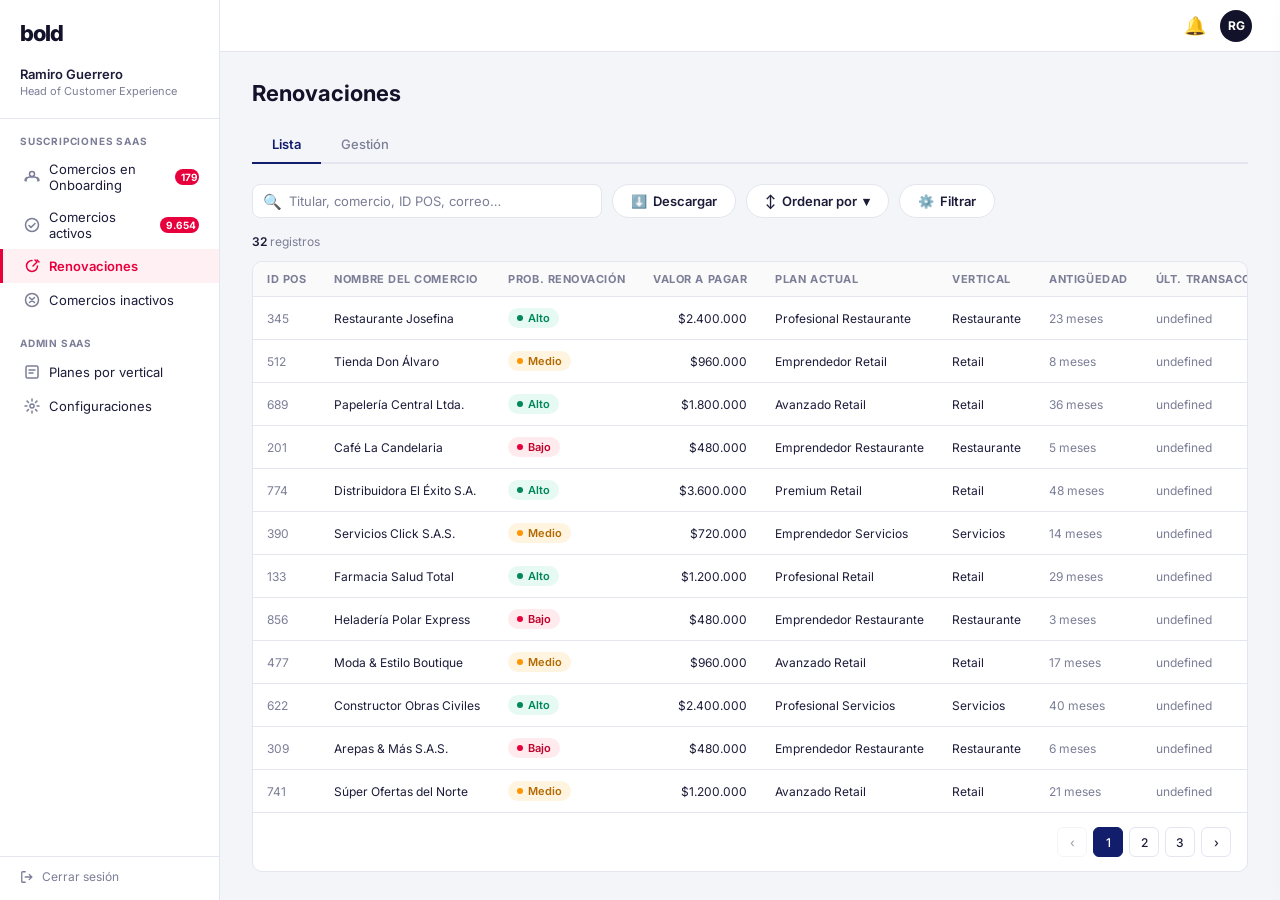
==== index.html @ d31d0b5e "Bold BO - Módulo Renovaciones SaaS" ====
<!DOCTYPE html>
<html lang="es">
<head>
  <meta charset="UTF-8" />
  <meta name="viewport" content="width=device-width, initial-scale=1.0" />
  <title>Bold · Backoffice</title>
  <link rel="preconnect" href="https://fonts.googleapis.com" />
  <link href="https://fonts.googleapis.com/css2?family=Inter:wght@400;500;600;700&display=swap" rel="stylesheet" />
  <style>
    *, *::before, *::after { box-sizing: border-box; margin: 0; padding: 0; }

    :root {
      --red:       #E8003D;
      --red-light: #FFE5ED;
      --navy:      #12122A;
      --blue:      #121E6C;
      --gray-bg:   #F4F5F8;
      --gray-line: #E4E6EF;
      --gray-text: #7B7E96;
      --text:      #1C1C3A;
      --white:     #FFFFFF;
      --green:     #00C48C;
      --orange:    #FF9500;
      --sidebar-w: 220px;
    }

    body {
      font-family: 'Inter', sans-serif;
      font-size: 13px;
      background: var(--gray-bg);
      color: var(--text);
      display: flex;
      height: 100vh;
      overflow: hidden;
    }

    /* ── SIDEBAR ── */
    aside {
      width: var(--sidebar-w);
      min-width: var(--sidebar-w);
      background: var(--white);
      border-right: 1px solid var(--gray-line);
      display: flex;
      flex-direction: column;
      padding: 20px 0 16px;
      overflow-y: auto;
    }

    .logo {
      padding: 0 20px 20px;
      font-size: 22px;
      font-weight: 800;
      color: var(--navy);
      letter-spacing: -1px;
    }

    .user-block {
      padding: 0 20px 20px;
      border-bottom: 1px solid var(--gray-line);
    }
    .user-block .name { font-weight: 600; font-size: 13px; color: var(--text); }
    .user-block .role { font-size: 11px; color: var(--gray-text); margin-top: 2px; }

    .nav-section {
      padding: 16px 0 4px;
    }
    .nav-section-label {
      font-size: 10px;
      font-weight: 700;
      letter-spacing: 0.08em;
      color: var(--gray-text);
      text-transform: uppercase;
      padding: 0 20px 6px;
    }

    .nav-item {
      display: flex;
      align-items: center;
      gap: 8px;
      padding: 8px 20px;
      cursor: pointer;
      color: var(--text);
      font-size: 13px;
      font-weight: 400;
      text-decoration: none;
      border-left: 3px solid transparent;
      transition: background 0.15s;
    }
    .nav-item:hover { background: var(--gray-bg); }
    .nav-item.active {
      background: #FFF0F4;
      border-left-color: var(--red);
      color: var(--red);
      font-weight: 600;
    }
    .nav-item.active .nav-icon { color: var(--red); }

    .nav-icon { width: 18px; height: 18px; flex-shrink: 0; color: var(--gray-text); display: flex; align-items: center; justify-content: center; }
    .nav-icon svg { width: 16px; height: 16px; stroke: currentColor; fill: none; stroke-width: 1.5; stroke-linecap: round; stroke-linejoin: round; }

    .badge {
      margin-left: auto;
      background: var(--red);
      color: #fff;
      font-size: 10px;
      font-weight: 700;
      padding: 2px 6px;
      border-radius: 10px;
      min-width: 20px;
      text-align: center;
    }

    .nav-logout {
      margin-top: auto;
      padding: 12px 20px 0;
      border-top: 1px solid var(--gray-line);
    }
    .nav-logout a {
      display: flex; align-items: center; gap: 8px;
      font-size: 12px; color: var(--gray-text); text-decoration: none; cursor: pointer;
    }
    .nav-logout a:hover { color: var(--red); }

    /* ── MAIN ── */
    main {
      flex: 1;
      display: flex;
      flex-direction: column;
      overflow: hidden;
    }

    /* ── TOPBAR ── */
    header {
      background: var(--white);
      border-bottom: 1px solid var(--gray-line);
      height: 52px;
      display: flex;
      align-items: center;
      justify-content: flex-end;
      padding: 0 28px;
      gap: 14px;
      flex-shrink: 0;
    }
    .topbar-icon { font-size: 18px; color: var(--gray-text); cursor: pointer; }
    .avatar {
      width: 32px; height: 32px; border-radius: 50%;
      background: var(--navy); color: #fff;
      font-size: 12px; font-weight: 700;
      display: flex; align-items: center; justify-content: center;
      cursor: pointer;
    }

    /* ── PAGE CONTENT ── */
    .page {
      flex: 1;
      overflow-y: auto;
      padding: 28px 32px;
    }

    .page-title {
      font-size: 22px;
      font-weight: 700;
      color: var(--navy);
      margin-bottom: 20px;
    }

    /* ── DETAIL PAGE ── */
    .breadcrumb {
      display: flex; align-items: center; gap: 6px;
      font-size: 12px; color: var(--gray-text); margin-bottom: 12px;
    }
    .breadcrumb a { color: var(--gray-text); text-decoration: none; cursor: pointer; }
    .breadcrumb a:hover { color: var(--blue); }
    .breadcrumb span { color: var(--gray-text); }

    .detail-header {
      display: flex; align-items: center; justify-content: space-between;
      margin-bottom: 6px;
    }
    .detail-title-row {
      display: flex; align-items: center; gap: 10px;
    }
    .back-btn {
      background: none; border: none; cursor: pointer; padding: 4px 6px 4px 0;
      color: var(--text); font-size: 18px; line-height: 1;
      transition: color 0.12s;
    }
    .back-btn:hover { color: var(--blue); }
    .detail-name {
      font-size: 22px; font-weight: 700; color: var(--navy);
    }
    .detail-meta {
      font-size: 13px; color: var(--text); margin-bottom: 16px;
    }
    .detail-meta strong { font-weight: 600; }
    .detail-kv-row {
      display: flex; gap: 40px; flex-wrap: wrap;
      font-size: 13px; margin-bottom: 12px;
    }
    .detail-kv { display: flex; flex-direction: column; gap: 2px; }
    .detail-kv .kv-label { font-size: 12px; color: var(--gray-text); }
    .detail-kv .kv-val   { font-size: 13px; color: var(--text); }

    .detail-card {
      background: var(--white);
      border: 1px solid var(--gray-line);
      border-radius: 10px;
      padding: 20px 24px;
      margin-bottom: 14px;
    }
    .detail-section-title {
      font-size: 14px; font-weight: 700; color: var(--blue);
      margin-bottom: 16px;
    }
    .detail-grid {
      display: grid;
      grid-template-columns: repeat(3, 1fr);
      gap: 16px 24px;
    }
    .detail-grid-2 {
      display: grid;
      grid-template-columns: repeat(2, 1fr);
      gap: 16px 24px;
    }
    .detail-field { display: flex; flex-direction: column; gap: 3px; }
    .detail-field .f-label {
      font-size: 12px; font-weight: 600; color: var(--blue);
    }
    .detail-field .f-val {
      font-size: 13px; color: var(--text);
    }

    /* ── TABS ── */
    .tabs {
      display: flex;
      border-bottom: 2px solid var(--gray-line);
      margin-bottom: 20px;
      gap: 0;
    }
    .tab {
      padding: 10px 20px;
      font-size: 13px;
      font-weight: 500;
      color: var(--gray-text);
      cursor: pointer;
      border-bottom: 2px solid transparent;
      margin-bottom: -2px;
      transition: color 0.15s;
    }
    .tab:hover { color: var(--text); }
    .tab.active { color: var(--blue); border-bottom-color: var(--blue); font-weight: 600; }

    /* ── TOOLBAR ── */
    .toolbar {
      display: flex;
      align-items: center;
      gap: 10px;
      margin-bottom: 16px;
    }

    .search-wrap {
      position: relative;
      width: 350px;
      flex-shrink: 0;
    }
    .search-wrap input {
      width: 100%;
      padding: 8px 12px 8px 36px;
      border: 1px solid var(--gray-line);
      border-radius: 8px;
      font-size: 13px;
      font-family: inherit;
      background: var(--white);
      color: var(--text);
      outline: none;
      transition: border-color 0.15s;
    }
    .search-wrap input:focus { border-color: var(--blue); }
    .search-wrap input::placeholder { color: var(--gray-text); }
    .search-icon {
      position: absolute;
      left: 11px; top: 50%;
      transform: translateY(-50%);
      color: var(--gray-text);
      font-size: 15px;
      pointer-events: none;
    }

    .btn {
      display: inline-flex; align-items: center; gap: 6px;
      padding: 8px 18px;
      border-radius: 50px;
      font-size: 13px; font-weight: 600; font-family: inherit;
      cursor: pointer; border: none; transition: opacity 0.15s;
    }
    .btn:hover { opacity: 0.88; }
    .btn-primary { background: var(--red); color: #fff; }
    .btn-outline {
      background: var(--white);
      color: var(--text);
      border: 1px solid var(--gray-line);
    }

    .records-count {
      font-size: 12px;
      color: var(--gray-text);
      margin-bottom: 12px;
    }
    .records-count span { font-weight: 600; color: var(--text); }

    /* ── TABLE ── */
    .table-wrap {
      background: var(--white);
      border-radius: 10px;
      border: 1px solid var(--gray-line);
      overflow-x: auto;
    }

    table {
      width: 100%;
      border-collapse: collapse;
      min-width: 1100px;
    }
    thead th {
      padding: 10px 14px;
      text-align: left;
      font-size: 11px;
      font-weight: 700;
      text-transform: uppercase;
      letter-spacing: 0.05em;
      color: var(--gray-text);
      border-bottom: 1px solid var(--gray-line);
      white-space: nowrap;
      background: #FAFAFA;
    }
    tbody tr {
      border-bottom: 1px solid var(--gray-line);
      transition: background 0.12s;
      cursor: pointer;
    }
    tbody tr:last-child { border-bottom: none; }
    tbody tr:hover { background: var(--gray-bg); }
    tbody td {
      padding: 11px 14px;
      font-size: 12px;
      color: var(--text);
      white-space: nowrap;
      font-weight: 400;
    }
    td.muted { color: var(--gray-text); }
    td.right  { text-align: right; }

    /* ── CHIPS ── */
    .chip {
      display: inline-flex; align-items: center;
      padding: 3px 9px;
      border-radius: 20px;
      font-size: 11px;
      font-weight: 600;
      white-space: nowrap;
    }
    .chip::before {
      content: '';
      width: 6px; height: 6px;
      border-radius: 50%;
      margin-right: 5px;
    }

    /* Probabilidad */
    .chip-high   { background: #E6F9F3; color: #00875A; }
    .chip-high::before   { background: #00875A; }
    .chip-mid    { background: #FFF4E0; color: #B36A00; }
    .chip-mid::before    { background: #FF9500; }
    .chip-low    { background: #FFEBEE; color: #C0002A; }
    .chip-low::before    { background: var(--red); }

    /* Clasificación facturación */
    .chip-grande   { background: #EEF0FF; color: #3D54FB; }
    .chip-grande::before { background: #3D54FB; }
    .chip-mediano  { background: #FFF4E0; color: #B36A00; }
    .chip-mediano::before { background: #FF9500; }
    .chip-pequeno  { background: #F4F5F8; color: #7B7E96; }
    .chip-pequeno::before { background: #7B7E96; }

    /* ── TAB EMPTY ── */
    .tab-empty {
      display: flex; flex-direction: column; align-items: center;
      justify-content: center; padding: 80px 0;
      color: var(--gray-text);
    }
    .tab-empty .icon { font-size: 40px; margin-bottom: 12px; opacity: 0.4; }
    .tab-empty p { font-size: 14px; }

    /* ── GESTIÓN ── */
    .gestion-toolbar {
      display: flex; align-items: center; gap: 10px; margin-bottom: 16px; flex-wrap: wrap;
    }
    .gestion-toolbar .search-wrap { width: 350px; max-width: 350px; }

    /* Month nav — prominent */
    .month-nav {
      display: flex; align-items: center;
      border: 1.5px solid var(--navy);
      border-radius: 10px; background: var(--white);
      overflow: hidden;
    }
    .month-nav button {
      background: none; border: none; cursor: pointer;
      padding: 8px 16px; font-size: 20px; font-weight: 700;
      color: var(--navy); line-height: 1; transition: background 0.12s;
    }
    .month-nav button:hover { background: var(--gray-bg); }
    .month-nav span {
      padding: 8px 16px;
      font-size: 15px; font-weight: 700; color: var(--navy);
      border-left: 1.5px solid var(--navy);
      border-right: 1.5px solid var(--navy);
      white-space: nowrap; letter-spacing: -0.02em;
    }

    /* Status segment */
    .status-segment {
      display: flex; align-items: center;
      border: 1px solid var(--gray-line);
      border-radius: 8px; overflow: hidden;
      background: var(--white);
      margin-bottom: 16px;
      width: fit-content;
    }
    .seg-btn {
      padding: 7px 18px; font-size: 12px; font-weight: 500;
      font-family: inherit; background: none; border: none;
      cursor: pointer; color: var(--gray-text);
      border-right: 1px solid var(--gray-line);
      transition: background 0.12s, color 0.12s;
      white-space: nowrap;
    }
    .seg-btn:last-child { border-right: none; }
    .seg-btn:hover { background: var(--gray-bg); color: var(--text); }
    .seg-btn.active { background: var(--navy); color: #fff; font-weight: 600; }
    .seg-btn.active.ganado { background: #00875A; }
    .seg-btn.active.perdido { background: var(--red); }

    /* Cards grid */
    .cards-grid {
      display: grid;
      grid-template-columns: repeat(auto-fill, minmax(185px, 1fr));
      gap: 10px;
    }

    .renov-card {
      background: var(--white);
      border: 1px solid var(--gray-line);
      border-radius: 8px;
      padding: 11px 12px;
      cursor: pointer;
      transition: box-shadow 0.15s, border-color 0.15s;
      display: flex; flex-direction: column; gap: 7px;
      position: relative;
    }
    .renov-card:hover {
      border-color: #b3bcf5;
      box-shadow: 0 4px 16px rgba(61,84,251,0.08);
    }
    .renov-card.ganado   { border-left: 3px solid #00875A; }
    .renov-card.perdido  { border-left: 3px solid var(--red); }
    .renov-card.importante { background: #FFFBE6; border-color: #F0C040; }
    .renov-card.importante:hover { border-color: #D4A000; box-shadow: 0 4px 16px rgba(240,192,64,0.18); }

    /* Importante toggle */
    .importante-row { display: none; } /* hidden — merged into prob-select-row */
    .importante-label {
      font-size: 12px; font-weight: 600; color: var(--text);
      cursor: pointer; display: flex; align-items: center; gap: 7px;
      user-select: none;
    }
    .importante-label input[type=checkbox] { display: none; }
    .importante-check {
      width: 18px; height: 18px; border-radius: 5px;
      border: 1.5px solid var(--gray-line);
      background: var(--white); flex-shrink: 0;
      display: flex; align-items: center; justify-content: center;
      transition: background 0.15s, border-color 0.15s;
    }
    .importante-check svg { width: 11px; height: 11px; display: none; }
    .importante-label input:checked ~ .importante-check {
      background: #F0C040; border-color: #C89A00;
    }
    .importante-label input:checked ~ .importante-check svg { display: block; }
    .importante-star {
      font-size: 14px; color: #C89A00; display: none;
    }
    .renov-card.importante .importante-star { display: inline; }

    /* Card header row */
    .card-header {
      display: flex; align-items: center; gap: 6px;
    }
    .card-day {
      font-size: 19px; font-weight: 700; color: var(--navy); line-height: 1;
    }
    .card-cal-x {
      width: 16px; height: 16px; flex-shrink: 0; color: var(--gray-text); opacity: 0.55;
    }
    .card-name {
      font-size: 11px; font-weight: 600; color: var(--text);
      line-height: 1.3;
      display: -webkit-box; -webkit-line-clamp: 2; -webkit-box-orient: vertical;
      overflow: hidden;
    }
    .card-divider { height: 1px; background: var(--gray-line); }
    .card-meta { display: flex; flex-direction: column; gap: 4px; }
    .card-row {
      display: flex; align-items: center; gap: 5px;
      font-size: 11px; color: var(--gray-text);
    }
    .card-row strong { color: var(--text); font-weight: 500; }

    /* CSS tooltip for icons */
    .has-tip { position: relative; cursor: default; }
    .has-tip::after {
      content: attr(data-tip);
      position: absolute; bottom: calc(100% + 5px); left: 50%;
      transform: translateX(-50%);
      background: var(--navy); color: #fff;
      font-size: 10px; font-weight: 500; white-space: nowrap;
      padding: 3px 7px; border-radius: 4px;
      pointer-events: none; opacity: 0; transition: opacity 0.15s;
      z-index: 200;
    }
    .has-tip:hover::after { opacity: 1; }

    .card-icon {
      width: 13px; height: 13px; flex-shrink: 0; opacity: 0.45; cursor: default;
    }
    .card-plan {
      font-size: 10px; color: var(--blue);
      background: #EEF0FF; padding: 2px 7px;
      border-radius: 20px; font-weight: 500;
      white-space: nowrap; overflow: hidden; text-overflow: ellipsis;
      display: block;
    }
    .card-chips {
      display: flex; gap: 4px; flex-wrap: wrap;
    }
    .card-footer {
      display: flex; align-items: center; justify-content: space-between;
      margin-top: 2px;
    }
    .card-fecha-gestion {
      font-size: 10px; color: var(--gray-text);
    }
    .card-comment-btn {
      background: none; border: none; cursor: pointer; padding: 2px;
      color: var(--gray-text); display: flex; align-items: center;
      border-radius: 4px; transition: color 0.12s, background 0.12s;
    }
    .card-comment-btn:hover { color: var(--blue); background: #EEF0FF; }
    .card-comment-btn svg { width: 16px; height: 16px; }

    /* prob dot on card */
    .card-prob {
      display: inline-flex; align-items: center; gap: 4px;
      font-size: 10px; font-weight: 500; margin-left: auto;
    }
    .dot { width: 6px; height: 6px; border-radius: 50%; flex-shrink: 0; }
    .dot-high  { background: #00875A; }
    .dot-mid   { background: #FF9500; }
    .dot-low   { background: var(--red); }

    /* ── COMMENT DRAWER ── */
    .comment-drawer {
      position: fixed; top: 0; right: -420px; bottom: 0;
      width: 400px; background: var(--white);
      z-index: 102; display: flex; flex-direction: column;
      transition: right 0.25s ease;
      box-shadow: -4px 0 24px rgba(0,0,0,0.12);
    }
    .comment-drawer.open { right: 0; }
    .comment-drawer-header {
      padding: 18px 20px 14px;
      border-bottom: 1px solid var(--gray-line);
    }
    .comment-drawer-title {
      font-size: 15px; font-weight: 700; color: var(--navy);
      margin-bottom: 12px;
      display: flex; align-items: center; justify-content: space-between;
    }
    .prob-select-row {
      display: flex; align-items: center; gap: 8px; margin-top: 4px;
      justify-content: space-between;
    }
    .prob-select-right { display: flex; align-items: center; gap: 6px; }
    .comment-prob-select {
      width: 130px;
      padding: 5px 10px;
      border: none; border-radius: 20px;
      font-size: 12px; font-weight: 600;
      font-family: inherit; cursor: pointer; outline: none;
      appearance: none; transition: background 0.15s;
    }
    .comment-prob-select.prob-alto  { background: #D4F1E7; color: #00623D; }
    .comment-prob-select.prob-medio { background: #FFF0CC; color: #8A5A00; }
    .comment-prob-select.prob-bajo  { background: #FFE0E8; color: #A30028; }
    .select-label { font-size: 11px; font-weight: 600; color: var(--gray-text); margin-bottom: 4px; display: block; }

    /* Prob history icon */
    .prob-history-btn {
      background: none; border: none; cursor: pointer; padding: 4px;
      color: var(--gray-text); border-radius: 4px;
      display: flex; align-items: center;
      transition: color 0.12s, background 0.12s; position: relative;
    }
    .prob-history-btn:hover { color: var(--blue); background: #EEF0FF; }
    .prob-history-btn svg { width: 15px; height: 15px; }

    /* Prob history modal (centered) */
    .center-modal-backdrop {
      display: none; position: fixed; inset: 0;
      background: rgba(18,18,42,0.5); z-index: 200;
      align-items: center; justify-content: center;
    }
    .center-modal-backdrop.open { display: flex; }
    .center-modal {
      background: var(--white); border-radius: 12px;
      width: 420px; max-width: 90vw;
      box-shadow: 0 8px 40px rgba(0,0,0,0.18);
      display: flex; flex-direction: column; overflow: hidden;
      max-height: 80vh;
    }
    .center-modal-header {
      padding: 18px 20px 14px;
      border-bottom: 1px solid var(--gray-line);
      display: flex; align-items: center; justify-content: space-between;
    }
    .center-modal-title { font-size: 15px; font-weight: 700; color: var(--navy); }
    .center-modal-body { overflow-y: auto; padding: 16px 20px; display: flex; flex-direction: column; gap: 12px; }
    .prob-history-item {
      display: flex; align-items: center; gap: 10px;
      padding: 10px 12px; background: var(--gray-bg); border-radius: 8px;
    }
    .prob-history-avatar {
      width: 28px; height: 28px; border-radius: 50%;
      background: var(--navy); color: #fff;
      font-size: 10px; font-weight: 700;
      display: flex; align-items: center; justify-content: center; flex-shrink: 0;
    }
    .prob-history-info { flex: 1; }
    .prob-history-name { font-size: 12px; font-weight: 600; color: var(--text); }
    .prob-history-date { font-size: 11px; color: var(--gray-text); }
    .prob-tag {
      font-size: 11px; font-weight: 600; padding: 3px 9px; border-radius: 20px;
    }
    .prob-tag.alto  { background: #D4F1E7; color: #00623D; }
    .prob-tag.medio { background: #FFF0CC; color: #8A5A00; }
    .prob-tag.bajo  { background: #FFE0E8; color: #A30028; }
    .comment-list {
      flex: 1; overflow-y: auto; padding: 16px 20px;
      display: flex; flex-direction: column; gap: 14px;
    }
    .comment-item { display: flex; flex-direction: column; gap: 4px; }
    .comment-meta {
      display: flex; align-items: center; gap: 8px;
    }
    .comment-avatar {
      width: 28px; height: 28px; border-radius: 50%;
      background: var(--navy); color: #fff;
      font-size: 10px; font-weight: 700;
      display: flex; align-items: center; justify-content: center;
      flex-shrink: 0;
    }
    .comment-author { font-size: 12px; font-weight: 600; color: var(--text); }
    .comment-date   { font-size: 11px; color: var(--gray-text); margin-left: auto; }
    .comment-text   {
      font-size: 12px; color: var(--text); line-height: 1.5;
      background: var(--gray-bg); border-radius: 0 8px 8px 8px;
      padding: 8px 10px; margin-left: 36px;
    }
    .comment-add {
      padding: 14px 20px;
      border-top: 1px solid var(--gray-line);
      display: flex; flex-direction: column; gap: 8px;
    }
    .comment-add textarea {
      width: 100%; padding: 9px 12px;
      border: 1px solid var(--gray-line); border-radius: 8px;
      font-size: 13px; font-family: inherit; resize: none; height: 72px;
      outline: none; color: var(--text);
    }
    .comment-add textarea:focus { border-color: var(--blue); }
    .comment-add-footer {
      display: flex; justify-content: flex-end; gap: 8px;
    }

    /* ── MODAL FILTER ── */
    .drawer-backdrop {
      display: none;
      position: fixed; inset: 0;
      background: rgba(18,18,42,0.45);
      z-index: 100;
    }
    .drawer-backdrop.open { display: block; }

    .drawer {
      position: fixed; top: 0; right: -400px; bottom: 0;
      width: 360px;
      background: var(--white);
      z-index: 101;
      display: flex; flex-direction: column;
      transition: right 0.25s ease;
      box-shadow: -4px 0 24px rgba(0,0,0,0.1);
    }
    .drawer.open { right: 0; }

    .drawer-header {
      display: flex; align-items: center; justify-content: space-between;
      padding: 20px 24px;
      border-bottom: 1px solid var(--gray-line);
    }
    .drawer-title {
      font-size: 16px; font-weight: 700; color: var(--navy);
    }
    .drawer-close {
      cursor: pointer; font-size: 20px; color: var(--gray-text);
      background: none; border: none; line-height: 1;
    }
    .drawer-close:hover { color: var(--text); }

    .drawer-body {
      flex: 1; overflow-y: auto; padding: 20px 24px;
      display: flex; flex-direction: column; gap: 18px;
    }

    .filter-group label {
      display: block; font-size: 12px; font-weight: 600;
      color: var(--text); margin-bottom: 6px;
    }
    .filter-group select,
    .filter-group input {
      width: 100%;
      padding: 9px 12px;
      border: 1px solid var(--gray-line);
      border-radius: 8px;
      font-size: 13px; font-family: inherit;
      color: var(--text); background: var(--white);
      appearance: none; outline: none;
      cursor: pointer;
    }
    .filter-group select:focus,
    .filter-group input:focus { border-color: var(--blue); }
    .select-wrap { position: relative; }
    .select-wrap::after {
      content: '▾'; position: absolute; right: 12px; top: 50%;
      transform: translateY(-50%); pointer-events: none;
      color: var(--gray-text); font-size: 12px;
    }

    .drawer-footer {
      padding: 16px 24px;
      border-top: 1px solid var(--gray-line);
      display: flex; align-items: center; justify-content: flex-end; gap: 12px;
    }
    /* Sort dropdown */
    .sort-wrap { position: relative; }
    .sort-menu {
      display: none;
      position: absolute; top: calc(100% + 6px); left: 0;
      background: var(--white);
      border: 1px solid var(--gray-line);
      border-radius: 8px;
      box-shadow: 0 4px 16px rgba(0,0,0,0.1);
      z-index: 50;
      min-width: 200px;
      overflow: hidden;
    }
    .sort-menu.open { display: block; }
    .sort-option {
      padding: 10px 16px;
      font-size: 13px;
      cursor: pointer;
      color: var(--text);
    }
    .sort-option:hover { background: var(--gray-bg); }

    .btn-ghost {
      background: none; border: none; color: var(--red);
      font-size: 13px; font-weight: 600; font-family: inherit;
      cursor: pointer; padding: 8px 4px;
    }
    .btn-ghost:hover { opacity: 0.75; }

    /* ── PAGINATION ── */
    .pagination {
      display: flex; align-items: center; justify-content: flex-end;
      gap: 6px; padding: 14px 16px;
      border-top: 1px solid var(--gray-line);
    }
    .page-btn {
      width: 30px; height: 30px; border-radius: 6px;
      border: 1px solid var(--gray-line); background: var(--white);
      font-size: 12px; font-weight: 500; font-family: inherit;
      color: var(--text); cursor: pointer; display: flex; align-items: center; justify-content: center;
      transition: all 0.12s;
    }
    .page-btn:hover { border-color: var(--blue); color: var(--blue); }
    .page-btn.active { background: var(--blue); border-color: var(--blue); color: #fff; }
    .page-btn:disabled { opacity: 0.4; cursor: default; }
  </style>
</head>
<body>

<!-- ═══════════════════════════════════════════
     SIDEBAR
═══════════════════════════════════════════ -->
<aside>
  <div class="logo">bold</div>

  <div class="user-block">
    <div class="name">Ramiro Guerrero</div>
    <div class="role">Head of Customer Experience</div>
  </div>

  <nav>
    <div class="nav-section">
      <div class="nav-section-label">Suscripciones SaaS</div>
      <a class="nav-item" onclick="navigate(this)">
        <span class="nav-icon"><svg viewBox="0 0 16 16"><path d="M2 12c0-2.2 1.8-4 4-4h4c2.2 0 4 1.8 4 4"/><circle cx="8" cy="5" r="2.5"/><path d="M13 8.5c1.1.5 2 1.5 2 3"/><path d="M3 8.5C1.9 9 1 10 1 11.5"/></svg></span> Comercios en Onboarding
        <span class="badge">179</span>
      </a>
      <a class="nav-item" onclick="navigate(this)">
        <span class="nav-icon"><svg viewBox="0 0 16 16"><circle cx="8" cy="8" r="6.5"/><path d="M5 8.5l2 2 4-4"/></svg></span> Comercios activos
        <span class="badge">9.654</span>
      </a>
      <a class="nav-item active" onclick="navigate(this)">
        <span class="nav-icon"><svg viewBox="0 0 16 16"><path d="M13.5 8A5.5 5.5 0 1 1 8 2.5"/><path d="M11 2l2 2-4 4"/><path d="M13 2l2 2"/></svg></span> Renovaciones
      </a>
      <a class="nav-item" onclick="navigate(this)">
        <span class="nav-icon"><svg viewBox="0 0 16 16"><circle cx="8" cy="8" r="6.5"/><path d="M5.5 5.5l5 5M10.5 5.5l-5 5"/></svg></span> Comercios inactivos
      </a>
    </div>

    <div class="nav-section">
      <div class="nav-section-label">Admin SaaS</div>
      <a class="nav-item" onclick="navigate(this)">
        <span class="nav-icon"><svg viewBox="0 0 16 16"><rect x="2" y="2" width="12" height="12" rx="1.5"/><path d="M5 6h6M5 9h4"/></svg></span> Planes por vertical
      </a>
      <a class="nav-item" onclick="navigate(this)">
        <span class="nav-icon"><svg viewBox="0 0 16 16"><circle cx="8" cy="8" r="2"/><path d="M8 1v2M8 13v2M1 8h2M13 8h2M3.1 3.1l1.4 1.4M11.5 11.5l1.4 1.4M3.1 12.9l1.4-1.4M11.5 4.5l1.4-1.4"/></svg></span> Configuraciones
      </a>
    </div>
  </nav>

  <div class="nav-logout">
    <a><svg style="width:14px;height:14px;stroke:currentColor;fill:none;stroke-width:1.5;stroke-linecap:round;flex-shrink:0" viewBox="0 0 16 16"><path d="M6 2H3a1 1 0 0 0-1 1v10a1 1 0 0 0 1 1h3M10.5 11l3-3-3-3M13.5 8H6"/></svg> Cerrar sesión</a>
  </div>
</aside>

<!-- ═══════════════════════════════════════════
     MAIN
═══════════════════════════════════════════ -->
<main>
  <header>
    <span class="topbar-icon">🔔</span>
    <div class="avatar">RG</div>
  </header>

  <!-- Empty state for nav items without content -->
  <div class="page" id="page-empty" style="display:none; align-items:center; justify-content:center; flex:1;">
    <div style="text-align:center; color:var(--gray-text); max-width:340px;">
      <svg style="width:48px;height:48px;stroke:currentColor;fill:none;stroke-width:1.2;opacity:0.35;margin-bottom:16px" viewBox="0 0 48 48"><rect x="8" y="8" width="32" height="32" rx="4"/><path d="M16 24h16M16 32h10"/><path d="M20 8v8M28 8v8"/></svg>
      <div style="font-size:15px;font-weight:600;color:var(--text);margin-bottom:6px">Esta pantalla aún está en proceso de diseño</div>
      <div style="font-size:13px;line-height:1.6">El equipo está trabajando en ella. Pronto estará disponible.</div>
    </div>
  </div>

  <div class="page" id="page-renovaciones">
    <div class="page-title">Renovaciones</div>

    <!-- TABS -->
    <div class="tabs">
      <div class="tab active" onclick="switchTab('lista', this)">Lista</div>
      <div class="tab" onclick="switchTab('gestion', this)">Gestión</div>
    </div>

    <!-- TAB: LISTA -->
    <div id="tab-lista">
      <!-- Toolbar -->
      <div class="toolbar">
        <div class="search-wrap">
          <span class="search-icon">🔍</span>
          <input type="text" placeholder="Titular, comercio, ID POS, correo…" oninput="filterTable(this.value)" />
        </div>
        <button class="btn btn-outline">
          <span>⬇️</span> Descargar
        </button>
        <div class="sort-wrap">
          <button class="btn btn-outline" onclick="toggleSort()">
            <span>↕️</span> Ordenar por <span class="sort-arrow">▾</span>
          </button>
          <div class="sort-menu" id="sort-menu">
            <div class="sort-option" onclick="sortBy('nombre')">Nombre del comercio</div>
            <div class="sort-option" onclick="sortBy('valor')">Valor a pagar</div>
            <div class="sort-option" onclick="sortBy('antiguedad')">Antigüedad</div>
            <div class="sort-option" onclick="sortBy('prob')">Probabilidad</div>
            <div class="sort-option" onclick="sortBy('clasif')">Clasificación</div>
          </div>
        </div>
        <button class="btn btn-outline" onclick="openDrawer()">
          <span>⚙️</span> Filtrar
        </button>
      </div>

      <div class="records-count" id="records-count"><span>32</span> registros</div>

      <div class="table-wrap">
        <table id="renov-table">
          <thead>
            <tr>
              <th>ID POS</th>
              <th>Nombre del comercio</th>
              <th>Prob. renovación</th>
              <th style="text-align:right">Valor a pagar</th>
              <th>Plan actual</th>
              <th>Vertical</th>
              <th>Antigüedad</th>
              <th>Últ. transacción</th>
              <th>Facturas</th>
              <th>Comprobantes</th>
              <th>Clasif. facturación</th>
            </tr>
          </thead>
          <tbody id="table-body">
          </tbody>
        </table>

        <!-- Paginación -->
        <div class="pagination">
          <button class="page-btn" id="btn-prev" onclick="changePage(-1)">‹</button>
          <button class="page-btn active" id="p1" onclick="goPage(1)">1</button>
          <button class="page-btn" id="p2" onclick="goPage(2)">2</button>
          <button class="page-btn" id="p3" onclick="goPage(3)">3</button>
          <button class="page-btn" id="btn-next" onclick="changePage(1)">›</button>
        </div>
      </div>
    </div>

    <!-- TAB: GESTIÓN -->
    <div id="tab-gestion" style="display:none;">
      <!-- Toolbar -->
      <div class="gestion-toolbar">
        <div class="search-wrap">
          <span class="search-icon">🔍</span>
          <input type="text" placeholder="Titular, comercio, ID POS, correo…" />
        </div>
        <button class="btn btn-outline"><span>⬇️</span> Descargar</button>
        <button class="btn btn-outline" onclick="openDrawer()"><span>⚙️</span> Filtrar</button>
        <div style="flex:1"></div>
        <div class="month-nav">
          <button onclick="changeMonth(-1)">‹</button>
          <span id="month-label">Junio 2026</span>
          <button onclick="changeMonth(1)">›</button>
        </div>
      </div>

      <!-- Status segment -->
      <div class="status-segment">
        <button class="seg-btn active" onclick="setEstado('proceso',this)">En proceso</button>
        <button class="seg-btn ganado" onclick="setEstado('ganado',this)">Ganados</button>
        <button class="seg-btn perdido" onclick="setEstado('perdido',this)">Perdidos</button>
      </div>

      <div class="records-count" id="gestion-count"><span>32</span> registros</div>

      <!-- Mosaico -->
      <div class="cards-grid" id="cards-grid"></div>
    </div>
  </div>
  </div><!-- /page-renovaciones -->

  <!-- ── DETAIL PAGE ── -->
  <div class="page" id="page-detail" style="display:none;">
    <div class="breadcrumb">
      <a onclick="closeDetail()">Renovaciones</a>
      <span>›</span>
      <span id="detail-breadcrumb-name">—</span>
    </div>

    <div class="detail-header">
      <div class="detail-title-row">
        <button class="back-btn" onclick="closeDetail()">‹</button>
        <span class="detail-name" id="detail-title">—</span>
      </div>
      <button class="btn btn-primary" style="font-size:12px;padding:8px 16px">Historial de comentarios (22)</button>
    </div>

    <div class="detail-meta"><strong>Nombre del comercio:</strong> <span id="detail-comercio-nombre">—</span></div>

    <div class="detail-kv-row">
      <div class="detail-kv"><span class="kv-label">ID POS</span><span class="kv-val" id="d-id-pos">—</span></div>
      <div class="detail-kv"><span class="kv-label">Plan actual</span><span class="kv-val">Emprendedor 3000 Silver pro para Ganaderos</span></div>
      <div class="detail-kv"><span class="kv-label">Inicio del plan</span><span class="kv-val">23 octubre 2026</span></div>
      <div class="detail-kv"><span class="kv-label">Vencimiento</span><span class="kv-val">96 días</span></div>
      <div class="detail-kv"><span class="kv-label">Antigüedad</span><span class="kv-val" id="d-antiguedad">—</span></div>
    </div>

    <!-- Tabs del detalle -->
    <div class="tabs" style="margin-bottom:20px">
      <div class="tab active" onclick="switchDetailTab('info', this)">Información</div>
      <div class="tab" onclick="switchDetailTab('impl', this)">Implementación</div>
      <div class="tab" onclick="switchDetailTab('hist', this)">Historial de suscripciones</div>
    </div>

    <!-- Tab: Información -->
    <div id="dtab-info">

      <div class="detail-card">
        <div class="detail-section-title">Datos del Comercio</div>
        <div class="detail-grid">
          <div class="detail-field"><span class="f-label">ID POS</span><span class="f-val" id="d2-id-pos">POS1235456</span></div>
          <div class="detail-field"><span class="f-label">ID Bold</span><span class="f-val">ME09TYF87654</span></div>
          <div class="detail-field"><span class="f-label">ID Merchant</span><span class="f-val">TYQ6789QW054</span></div>
          <div class="detail-field"><span class="f-label">Nombre del cliente</span><span class="f-val" id="d-cliente">Josefina Delgado</span></div>
          <div class="detail-field"><span class="f-label">Nombre del comercio</span><span class="f-val" id="d-comercio">Restaurante Josefina</span></div>
          <div class="detail-field"><span class="f-label">Identificación (Tipo y número)</span><span class="f-val">CC 101812345678</span></div>
          <div class="detail-field"><span class="f-label">Número de teléfono</span><span class="f-val">+57 31112345678</span></div>
          <div class="detail-field"><span class="f-label">Correo electrónico</span><span class="f-val">rest_josefina@gmail.com</span></div>
          <div class="detail-field"><span class="f-label">Ciudad</span><span class="f-val">Bogotá</span></div>
        </div>
      </div>

      <div class="detail-card">
        <div class="detail-section-title">Datos de uso</div>
        <div class="detail-grid">
          <div class="detail-field"><span class="f-label">Cantidad de facturas</span><span class="f-val" id="d-facturas">300</span></div>
          <div class="detail-field"><span class="f-label">Cantidad de comprobantes</span><span class="f-val" id="d-comprobantes">350</span></div>
          <div class="detail-field"><span class="f-label">Fecha de la última transacción</span><span class="f-val" id="d-ultima">25 septiembre 2026 - 15:34</span></div>
        </div>
      </div>

      <div class="detail-card">
        <div class="detail-section-title">Datos registrados en POS</div>
        <div class="detail-grid">
          <div class="detail-field"><span class="f-label">Nombre</span><span class="f-val">Josefina Delgado</span></div>
          <div class="detail-field"><span class="f-label">Identificación</span><span class="f-val">CC 101812345678</span></div>
          <div class="detail-field"><span class="f-label">Teléfono</span><span class="f-val">+57 31112345678</span></div>
          <div class="detail-field"><span class="f-label">Correo electrónico</span><span class="f-val">jose.fernandez@bold.co</span></div>
        </div>
      </div>

      <div class="detail-card">
        <div class="detail-section-title">Datos huella</div>
        <div class="detail-grid">
          <div class="detail-field"><span class="f-label">Fecha de registro</span><span class="f-val">10 agosto 2025</span></div>
          <div class="detail-field"><span class="f-label">Fecha de cuenta activa</span><span class="f-val">12 agosto 2025</span></div>
          <div class="detail-field"><span class="f-label">Fecha primer pago</span><span class="f-val">12 agosto 2025</span></div>
          <div class="detail-field"><span class="f-label">Fecha de implementación</span><span class="f-val">11 agosto 2025</span></div>
          <div class="detail-field"><span class="f-label">Fecha ready</span><span class="f-val">28 agosto 2025</span></div>
          <div class="detail-field"><span class="f-label">Comercial Responsable</span><span class="f-val">jose.fernandez</span></div>
          <div class="detail-field"><span class="f-label">Implementador responsable</span><span class="f-val">jose.fernandez</span></div>
        </div>
      </div>

    </div><!-- /dtab-info -->

    <!-- Tab: Implementación (vacía) -->
    <div id="dtab-impl" style="display:none">
      <div class="tab-empty">
        <div class="icon">🔧</div>
        <p>Tab Implementación — próximamente.</p>
      </div>
    </div>

    <!-- Tab: Historial (vacía) -->
    <div id="dtab-hist" style="display:none">
      <div class="tab-empty">
        <div class="icon">📋</div>
        <p>Tab Historial de suscripciones — próximamente.</p>
      </div>
    </div>

  </div><!-- /page-detail -->

</main>

<!-- ═══════════════════════════════════════════
     DRAWER FILTROS
═══════════════════════════════════════════ -->
<div class="drawer-backdrop" id="backdrop" onclick="closeDrawer()"></div>
<div class="drawer" id="drawer">
  <div class="drawer-header">
    <span class="drawer-title">Filtrar</span>
    <button class="drawer-close" onclick="closeDrawer()">✕</button>
  </div>
  <div class="drawer-body">
    <div class="filter-group">
      <label>Vertical</label>
      <div class="select-wrap">
        <select><option value="">Seleccione</option><option>Retail</option><option>Restaurante</option><option>Servicios</option><option>FE Lite</option></select>
      </div>
    </div>
    <div class="filter-group">
      <label>Plan actual</label>
      <div class="select-wrap">
        <select><option value="">Seleccione</option><option>Emprendedor</option><option>Profesional</option><option>Avanzado</option><option>Premium</option></select>
      </div>
    </div>
    <div class="filter-group">
      <label>Probabilidad de renovación</label>
      <div class="select-wrap">
        <select><option value="">Seleccione</option><option>Alto</option><option>Medio</option><option>Bajo</option></select>
      </div>
    </div>
    <div class="filter-group">
      <label>Clasificación de facturación</label>
      <div class="select-wrap">
        <select><option value="">Seleccione</option><option>Grande</option><option>Mediano</option><option>Pequeño</option></select>
      </div>
    </div>
    <div class="filter-group">
      <label>Fecha de vencimiento — Desde</label>
      <input type="date" />
    </div>
    <div class="filter-group">
      <label>Fecha de vencimiento — Hasta</label>
      <input type="date" />
    </div>
    <div class="filter-group">
      <label>Antigüedad mínima (meses)</label>
      <input type="number" placeholder="Ej. 12" min="0" />
    </div>
  </div>
  <div class="drawer-footer">
    <button class="btn-ghost">Limpiar filtros</button>
    <button class="btn btn-primary" onclick="closeDrawer()">Filtrar</button>
  </div>
</div>

<!-- ═══════════════════════════════════════════
     PROB HISTORY MODAL
═══════════════════════════════════════════ -->
<div class="center-modal-backdrop" id="prob-history-modal" onclick="closeProbHistory(event)">
  <div class="center-modal">
    <div class="center-modal-header">
      <span class="center-modal-title">Historial de probabilidad</span>
      <button class="drawer-close" onclick="closeProbHistory()">✕</button>
    </div>
    <div class="center-modal-body" id="prob-history-body"></div>
  </div>
</div>

<!-- ═══════════════════════════════════════════
     COMMENT DRAWER
═══════════════════════════════════════════ -->
<div class="comment-drawer" id="comment-drawer">
  <div class="comment-drawer-header">
    <div class="comment-drawer-title">
      <span id="comment-drawer-name">Comentarios</span>
      <button class="drawer-close" onclick="closeComments()">✕</button>
    </div>
    <div class="prob-select-row" id="prob-select-row" style="padding-top:4px">
      <!-- Importante — izquierda, solo visible para "En proceso" -->
      <label class="importante-label" id="importante-label">
        <input type="checkbox" id="comment-importante" onchange="toggleImportante(this)" />
        <span class="importante-check">
          <svg viewBox="0 0 12 12" fill="none" stroke="#fff" stroke-width="2" stroke-linecap="round" stroke-linejoin="round">
            <path d="M2 6l3 3 5-5"/>
          </svg>
        </span>
        Importante
      </label>
      <!-- Probabilidad — derecha -->
      <div class="prob-select-right" style="flex-direction:column;align-items:flex-end;gap:4px">
        <span class="select-label" style="margin:0">Probabilidad de Renovación</span>
        <div style="display:flex;align-items:center;gap:6px">
        <select class="comment-prob-select prob-alto" id="comment-prob-select" onchange="updateProbStyle(this)">
          <option value="Alto">● Alto</option>
          <option value="Medio">● Medio</option>
          <option value="Bajo">● Bajo</option>
        </select>
        <button class="prob-history-btn has-tip" data-tip="Historial de probabilidad" onclick="openProbHistory()">
          <svg viewBox="0 0 16 16" fill="none" stroke="currentColor" stroke-width="1.5" stroke-linecap="round">
            <path d="M2 8a6 6 0 1 0 6-6V4"/><path d="M8 2L6 4l2 2"/><path d="M8 6v3l2 1"/>
          </svg>
        </button>
        </div><!-- /inner flex row -->
      </div><!-- /prob-select-right -->
    </div><!-- /prob-select-row -->
  </div><!-- /comment-drawer-header -->
  <div class="comment-list" id="comment-list"></div>
  <div class="comment-add">
    <textarea id="comment-input" placeholder="Escribe un comentario…"></textarea>
    <div class="comment-add-footer">
      <button class="btn btn-outline" style="padding:6px 14px;font-size:12px" onclick="closeComments()">Cancelar</button>
      <button class="btn btn-primary" style="padding:6px 14px;font-size:12px" onclick="addComment()">Agregar</button>
    </div>
  </div>
</div>

<script>
  /* ── DATA ── */
  const ROWS = [
    { id:'345', nombre:'Restaurante Josefina',       prob:'Alto',  valor:'$2.400.000', plan:'Profesional Restaurante',  vertical:'Restaurante', antiguedad:'23 meses', diasUltima:3,  venceDia:12, facturas:120,  comprobantes:345,  clasif:'Grande',  estado:'proceso', fechaGestion:null,      comentarios:[{autor:'Ana García',iniciales:'AG',fecha:'24 may 2026',texto:'Cliente muy interesado, tiene presupuesto aprobado. Confirmar llamada para el viernes.'},{autor:'Luis Pérez',iniciales:'LP',fecha:'27 may 2026',texto:'Envié propuesta actualizada con descuento del 5%. Espero respuesta.'}] },
    { id:'512', nombre:'Tienda Don Álvaro',           prob:'Medio', valor:'$960.000',  plan:'Emprendedor Retail',        vertical:'Retail',       antiguedad:'8 meses',  diasUltima:12, venceDia:18, facturas:34,   comprobantes:91,   clasif:'Pequeño', estado:'proceso', fechaGestion:null,      comentarios:[{autor:'Carlos Ríos',iniciales:'CR',fecha:'20 may 2026',texto:'No ha respondido los últimos 2 correos. Intentar por WhatsApp.'}] },
    { id:'689', nombre:'Papelería Central Ltda.',     prob:'Alto',  valor:'$1.800.000', plan:'Avanzado Retail',          vertical:'Retail',       antiguedad:'36 meses', diasUltima:1,  venceDia:5,  facturas:210,  comprobantes:580,  clasif:'Grande',  estado:'ganado',  fechaGestion:'12 may 2026', comentarios:[] },
    { id:'201', nombre:'Café La Candelaria',          prob:'Bajo',  valor:'$480.000',  plan:'Emprendedor Restaurante',   vertical:'Restaurante',  antiguedad:'5 meses',  diasUltima:28, venceDia:22, facturas:12,   comprobantes:29,   clasif:'Pequeño', estado:'perdido', fechaGestion:'08 may 2026', comentarios:[{autor:'Ana García',iniciales:'AG',fecha:'08 may 2026',texto:'Cliente decidió no renovar por problemas de caja. Registrar como perdido.'}] },
    { id:'774', nombre:'Distribuidora El Éxito S.A.', prob:'Alto',  valor:'$3.600.000', plan:'Premium Retail',           vertical:'Retail',       antiguedad:'48 meses', diasUltima:2,  venceDia:3,  facturas:430,  comprobantes:1120, clasif:'Grande',  estado:'proceso', fechaGestion:null,      comentarios:[{autor:'Luis Pérez',iniciales:'LP',fecha:'25 may 2026',texto:'Cliente VIP. Agendar visita presencial antes del vencimiento.'},{autor:'María Torres',iniciales:'MT',fecha:'28 may 2026',texto:'Visita confirmada para el 2 de junio.'}] },
    { id:'390', nombre:'Servicios Click S.A.S.',      prob:'Medio', valor:'$720.000',  plan:'Emprendedor Servicios',     vertical:'Servicios',    antiguedad:'14 meses', diasUltima:7,  venceDia:15, facturas:55,   comprobantes:130,  clasif:'Mediano', estado:'proceso', fechaGestion:null,      comentarios:[] },
    { id:'133', nombre:'Farmacia Salud Total',        prob:'Alto',  valor:'$1.200.000', plan:'Profesional Retail',       vertical:'Retail',       antiguedad:'29 meses', diasUltima:4,  venceDia:9,  facturas:180,  comprobantes:412,  clasif:'Grande',  estado:'ganado',  fechaGestion:'15 may 2026', comentarios:[{autor:'Carlos Ríos',iniciales:'CR',fecha:'15 may 2026',texto:'Renovó sin inconvenientes. Muy satisfecho con el servicio.'}] },
    { id:'856', nombre:'Heladería Polar Express',     prob:'Bajo',  valor:'$480.000',  plan:'Emprendedor Restaurante',   vertical:'Restaurante',  antiguedad:'3 meses',  diasUltima:31, venceDia:27, facturas:8,    comprobantes:18,   clasif:'Pequeño', estado:'perdido', fechaGestion:'03 may 2026', comentarios:[] },
    { id:'477', nombre:'Moda & Estilo Boutique',      prob:'Medio', valor:'$960.000',  plan:'Avanzado Retail',           vertical:'Retail',       antiguedad:'17 meses', diasUltima:5,  venceDia:20, facturas:75,   comprobantes:190,  clasif:'Mediano', estado:'proceso', fechaGestion:null,      comentarios:[{autor:'Ana García',iniciales:'AG',fecha:'22 may 2026',texto:'Interesada en upgrade al plan Premium. Enviar cotización.'}] },
    { id:'622', nombre:'Constructor Obras Civiles',   prob:'Alto',  valor:'$2.400.000', plan:'Profesional Servicios',    vertical:'Servicios',    antiguedad:'40 meses', diasUltima:1,  venceDia:8,  facturas:290,  comprobantes:740,  clasif:'Grande',  estado:'proceso', fechaGestion:null,      comentarios:[] },
    { id:'309', nombre:'Arepas & Más S.A.S.',         prob:'Bajo',  valor:'$480.000',  plan:'Emprendedor Restaurante',   vertical:'Restaurante',  antiguedad:'6 meses',  diasUltima:19, venceDia:25, facturas:20,   comprobantes:44,   clasif:'Pequeño', estado:'perdido', fechaGestion:'10 may 2026', comentarios:[{autor:'Luis Pérez',iniciales:'LP',fecha:'10 may 2026',texto:'No pudo costear la renovación este ciclo. Seguimiento en 3 meses.'}] },
    { id:'741', nombre:'Súper Ofertas del Norte',     prob:'Medio', valor:'$1.200.000', plan:'Avanzado Retail',          vertical:'Retail',       antiguedad:'21 meses', diasUltima:6,  venceDia:14, facturas:140,  comprobantes:360,  clasif:'Mediano', estado:'proceso', fechaGestion:null,      comentarios:[] },
    { id:'188', nombre:'Consultora Legal Andina',     prob:'Alto',  valor:'$1.800.000', plan:'Profesional Servicios',    vertical:'Servicios',    antiguedad:'31 meses', diasUltima:2,  venceDia:10, facturas:200,  comprobantes:510,  clasif:'Grande',  estado:'ganado',  fechaGestion:'18 may 2026', comentarios:[{autor:'María Torres',iniciales:'MT',fecha:'18 may 2026',texto:'Renovó y amplió usuarios del plan. Excelente cliente.'}] },
    { id:'523', nombre:'Librería El Saber',           prob:'Medio', valor:'$720.000',  plan:'Emprendedor Retail',        vertical:'Retail',       antiguedad:'11 meses', diasUltima:10, venceDia:28, facturas:45,   comprobantes:108,  clasif:'Pequeño', estado:'proceso', fechaGestion:null,      comentarios:[] },
    { id:'965', nombre:'Clínica Vida Sana IPS',       prob:'Alto',  valor:'$3.600.000', plan:'Premium Servicios',        vertical:'Servicios',    antiguedad:'52 meses', diasUltima:1,  venceDia:1,  facturas:510,  comprobantes:1340, clasif:'Grande',  estado:'proceso', fechaGestion:null,      comentarios:[{autor:'Carlos Ríos',iniciales:'CR',fecha:'26 may 2026',texto:'Director financiero solicita reunión para revisar condiciones del plan Premium.'}] },
    { id:'844', nombre:'Panadería La Espiga de Oro',  prob:'Bajo',  valor:'$480.000',  plan:'Emprendedor Restaurante',   vertical:'Restaurante',  antiguedad:'4 meses',  diasUltima:22, venceDia:19, facturas:15,   comprobantes:33,   clasif:'Pequeño', estado:'perdido', fechaGestion:'05 may 2026', comentarios:[] },
    { id:'271', nombre:'Electrónica Futuro S.A.',     prob:'Alto',  valor:'$2.400.000', plan:'Avanzado Retail',          vertical:'Retail',       antiguedad:'44 meses', diasUltima:3,  venceDia:7,  facturas:320,  comprobantes:870,  clasif:'Grande',  estado:'proceso', fechaGestion:null,      comentarios:[] },
    { id:'618', nombre:'Transporte Rápido Ltda.',     prob:'Medio', valor:'$960.000',  plan:'Emprendedor Servicios',     vertical:'Servicios',    antiguedad:'16 meses', diasUltima:8,  venceDia:23, facturas:62,   comprobantes:155,  clasif:'Mediano', estado:'proceso', fechaGestion:null,      comentarios:[{autor:'Ana García',iniciales:'AG',fecha:'21 may 2026',texto:'Solicita descuento por pronto pago. Escalar a gerencia.'}] },
    { id:'453', nombre:'Ferretería Los Tornillos',    prob:'Bajo',  valor:'$720.000',  plan:'Emprendedor Retail',        vertical:'Retail',       antiguedad:'7 meses',  diasUltima:15, venceDia:29, facturas:28,   comprobantes:66,   clasif:'Pequeño', estado:'proceso', fechaGestion:null,      comentarios:[] },
    { id:'730', nombre:'Instituto de Idiomas Global', prob:'Alto',  valor:'$1.800.000', plan:'Profesional Servicios',    vertical:'Servicios',    antiguedad:'33 meses', diasUltima:2,  venceDia:6,  facturas:230,  comprobantes:590,  clasif:'Grande',  estado:'ganado',  fechaGestion:'20 may 2026', comentarios:[{autor:'Luis Pérez',iniciales:'LP',fecha:'20 may 2026',texto:'Renovó anticipado. Aplicar descuento fidelidad del 8%.'}] },
    { id:'192', nombre:'Restaurante Mar Azul',        prob:'Medio', valor:'$1.200.000', plan:'Avanzado Restaurante',     vertical:'Restaurante',  antiguedad:'19 meses', diasUltima:9,  venceDia:16, facturas:100,  comprobantes:260,  clasif:'Mediano', estado:'proceso', fechaGestion:null,      comentarios:[] },
    { id:'867', nombre:'Minimercado La Esquina',      prob:'Bajo',  valor:'$480.000',  plan:'Emprendedor Retail',        vertical:'Retail',       antiguedad:'2 meses',  diasUltima:25, venceDia:30, facturas:9,    comprobantes:22,   clasif:'Pequeño', estado:'proceso', fechaGestion:null,      comentarios:[] },
    { id:'544', nombre:'Óptica Visión Clara',         prob:'Alto',  valor:'$1.200.000', plan:'Profesional Retail',       vertical:'Retail',       antiguedad:'26 meses', diasUltima:4,  venceDia:11, facturas:160,  comprobantes:420,  clasif:'Grande',  estado:'proceso', fechaGestion:null,      comentarios:[{autor:'María Torres',iniciales:'MT',fecha:'23 may 2026',texto:'Muy activo en uso de la plataforma. Alta probabilidad de renovación.'}] },
    { id:'376', nombre:'Agencia de Viajes Xplora',    prob:'Medio', valor:'$960.000',  plan:'Emprendedor Servicios',     vertical:'Servicios',    antiguedad:'13 meses', diasUltima:11, venceDia:24, facturas:52,   comprobantes:125,  clasif:'Mediano', estado:'proceso', fechaGestion:null,      comentarios:[] },
    { id:'811', nombre:'Tostadora Café de Origen',    prob:'Bajo',  valor:'$480.000',  plan:'Emprendedor Restaurante',   vertical:'Restaurante',  antiguedad:'5 meses',  diasUltima:18, venceDia:26, facturas:11,   comprobantes:26,   clasif:'Pequeño', estado:'perdido', fechaGestion:'01 may 2026', comentarios:[] },
    { id:'659', nombre:'Constructora Cimientos S.A.', prob:'Alto',  valor:'$3.600.000', plan:'Premium Servicios',        vertical:'Servicios',    antiguedad:'55 meses', diasUltima:1,  venceDia:2,  facturas:480,  comprobantes:1200, clasif:'Grande',  estado:'proceso', fechaGestion:null,      comentarios:[{autor:'Carlos Ríos',iniciales:'CR',fecha:'27 may 2026',texto:'Contrato multianual en negociación. Coordinar con equipo jurídico.'}] },
    { id:'283', nombre:'Droguería Pronto Alivio',     prob:'Medio', valor:'$720.000',  plan:'Emprendedor Retail',        vertical:'Retail',       antiguedad:'10 meses', diasUltima:13, venceDia:21, facturas:40,   comprobantes:98,   clasif:'Pequeño', estado:'proceso', fechaGestion:null,      comentarios:[] },
    { id:'497', nombre:'Spa & Wellness Center',       prob:'Alto',  valor:'$1.800.000', plan:'Profesional Servicios',    vertical:'Servicios',    antiguedad:'27 meses', diasUltima:3,  venceDia:4,  facturas:195,  comprobantes:500,  clasif:'Grande',  estado:'ganado',  fechaGestion:'22 may 2026', comentarios:[{autor:'Ana García',iniciales:'AG',fecha:'22 may 2026',texto:'Renovación exitosa. Cliente solicitó capacitación adicional.'}] },
    { id:'922', nombre:'Muebles Diseño y Arte',       prob:'Bajo',  valor:'$960.000',  plan:'Avanzado Retail',           vertical:'Retail',       antiguedad:'9 meses',  diasUltima:20, venceDia:17, facturas:38,   comprobantes:92,   clasif:'Mediano', estado:'proceso', fechaGestion:null,      comentarios:[] },
    { id:'165', nombre:'Colegio Nuevos Horizontes',   prob:'Alto',  valor:'$2.400.000', plan:'Profesional Servicios',    vertical:'Servicios',    antiguedad:'38 meses', diasUltima:2,  venceDia:13, facturas:260,  comprobantes:680,  clasif:'Grande',  estado:'proceso', fechaGestion:null,      comentarios:[{autor:'Luis Pérez',iniciales:'LP',fecha:'28 may 2026',texto:'Rector muy comprometido con la herramienta. Renovación casi segura.'}] },
    { id:'708', nombre:'Asadero El Rincón Paisa',     prob:'Medio', valor:'$720.000',  plan:'Emprendedor Restaurante',   vertical:'Restaurante',  antiguedad:'12 meses', diasUltima:7,  venceDia:31, facturas:58,   comprobantes:138,  clasif:'Mediano', estado:'proceso', fechaGestion:null,      comentarios:[] },
    { id:'334', nombre:'Deportes Power Gym',          prob:'Bajo',  valor:'$480.000',  plan:'Emprendedor Servicios',     vertical:'Servicios',    antiguedad:'4 meses',  diasUltima:24, venceDia:27, facturas:14,   comprobantes:31,   clasif:'Pequeño', estado:'perdido', fechaGestion:'07 may 2026', comentarios:[] },
  ];

  const PAGE_SIZE = 12;
  let currentPage = 1;
  let filtered = [...ROWS];

  function probChip(p) {
    const map = { 'Alto': 'chip-high', 'Medio': 'chip-mid', 'Bajo': 'chip-low' };
    return `<span class="chip ${map[p]}">${p}</span>`;
  }
  function clasifChip(c) {
    const map = { 'Grande': 'chip-grande', 'Mediano': 'chip-mediano', 'Pequeño': 'chip-pequeno' };
    return `<span class="chip ${map[c]}">${c}</span>`;
  }

  function renderTable() {
    const start = (currentPage - 1) * PAGE_SIZE;
    const page  = filtered.slice(start, start + PAGE_SIZE);
    const tbody = document.getElementById('table-body');
    tbody.innerHTML = page.map(r => `
      <tr onclick="openDetail('${r.id}', '${r.nombre}')">
        <td class="muted">${r.id}</td>
        <td>${r.nombre}</td>
        <td>${probChip(r.prob)}</td>
        <td class="right">${r.valor}</td>
        <td>${r.plan}</td>
        <td>${r.vertical}</td>
        <td class="muted">${r.antiguedad}</td>
        <td class="muted">${r.ultima}</td>
        <td class="muted">${r.facturas.toLocaleString()}</td>
        <td class="muted">${r.comprobantes.toLocaleString()}</td>
        <td>${clasifChip(r.clasif)}</td>
      </tr>
    `).join('');

    const totalPages = Math.ceil(filtered.length / PAGE_SIZE);
    document.getElementById('records-count').innerHTML = `<span>${filtered.length}</span> registros`;
    for (let i = 1; i <= 3; i++) {
      const btn = document.getElementById(`p${i}`);
      btn.classList.toggle('active', i === currentPage);
      btn.style.display = i <= totalPages ? '' : 'none';
    }
    document.getElementById('btn-prev').disabled = currentPage === 1;
    document.getElementById('btn-next').disabled = currentPage >= totalPages;
  }

  function filterTable(q) {
    const query = q.toLowerCase();
    filtered = ROWS.filter(r =>
      r.id.includes(query) ||
      r.nombre.toLowerCase().includes(query) ||
      r.vertical.toLowerCase().includes(query) ||
      r.plan.toLowerCase().includes(query)
    );
    currentPage = 1;
    renderTable();
  }

  function changePage(d) {
    const totalPages = Math.ceil(filtered.length / PAGE_SIZE);
    currentPage = Math.max(1, Math.min(currentPage + d, totalPages));
    renderTable();
  }
  function goPage(p) { currentPage = p; renderTable(); }

  /* ── TABS ── */
  function switchTab(tab, el) {
    document.querySelectorAll('.tab').forEach(t => t.classList.remove('active'));
    el.classList.add('active');
    document.getElementById('tab-lista').style.display   = tab === 'lista'   ? '' : 'none';
    document.getElementById('tab-gestion').style.display = tab === 'gestion' ? '' : 'none';
  }

  /* ── NAV ── */
  const RENOVACIONES_ITEM_TEXT = 'Renovaciones';
  function navigate(el) {
    document.querySelectorAll('.nav-item').forEach(n => n.classList.remove('active'));
    el.classList.add('active');
    const label = el.textContent.trim();
    const isRenovaciones = label.startsWith('Renovaciones');
    document.getElementById('page-renovaciones').style.display = isRenovaciones ? '' : 'none';
    const emptyPage = document.getElementById('page-empty');
    emptyPage.style.display = isRenovaciones ? 'none' : 'flex';
  }

  /* ── DRAWER ── */
  function openDrawer() {
    document.getElementById('drawer').classList.add('open');
    document.getElementById('backdrop').classList.add('open');
  }
  function closeDrawer() {
    document.getElementById('drawer').classList.remove('open');
    if (!document.getElementById('comment-drawer').classList.contains('open')) {
      document.getElementById('backdrop').classList.remove('open');
    }
  }

  /* ── DETAIL ── */
  function openDetail(id, nombre) {
    const r = ROWS.find(x => x.id === id);
    if (!r) return;
    document.getElementById('detail-breadcrumb-name').textContent = r.nombre;
    document.getElementById('detail-title').textContent = r.nombre;
    document.getElementById('detail-comercio-nombre').textContent = r.nombre;
    document.getElementById('d-id-pos').textContent = r.id;
    document.getElementById('d2-id-pos').textContent = 'POS' + r.id.padStart(7,'0');
    document.getElementById('d-antiguedad').textContent = r.antiguedad;
    document.getElementById('d-cliente').textContent = r.nombre;
    document.getElementById('d-comercio').textContent = r.nombre;
    document.getElementById('d-facturas').textContent = r.facturas.toLocaleString();
    document.getElementById('d-comprobantes').textContent = r.comprobantes.toLocaleString();
    document.getElementById('d-ultima').textContent = `hace ${r.diasUltima} día${r.diasUltima===1?'':'s'} · 15:34`;
    // Reset detail tabs
    document.querySelectorAll('[id^="dtab-"]').forEach(t => t.style.display = 'none');
    document.getElementById('dtab-info').style.display = '';
    document.querySelectorAll('#page-detail .tab').forEach(t => t.classList.remove('active'));
    document.querySelector('#page-detail .tab').classList.add('active');
    // Show detail page
    document.getElementById('page-renovaciones').style.display = 'none';
    document.getElementById('page-empty').style.display = 'none';
    document.getElementById('page-detail').style.display = '';
  }

  function closeDetail() {
    document.getElementById('page-detail').style.display = 'none';
    document.getElementById('page-renovaciones').style.display = '';
    // Re-activate Renovaciones nav item
    document.querySelectorAll('.nav-item').forEach(n => n.classList.remove('active'));
    document.querySelectorAll('.nav-item')[2].classList.add('active');
  }

  function switchDetailTab(tab, el) {
    document.querySelectorAll('#page-detail .tab').forEach(t => t.classList.remove('active'));
    el.classList.add('active');
    document.querySelectorAll('[id^="dtab-"]').forEach(t => t.style.display = 'none');
    document.getElementById('dtab-' + tab).style.display = '';
  }

  /* ── SORT ── */
  function toggleSort() {
    document.getElementById('sort-menu').classList.toggle('open');
  }
  function sortBy(key) {
    const order = { 'Alto':2,'Medio':1,'Baixo':0,'Bajo':0,'Grande':2,'Mediano':1,'Pequeño':0 };
    filtered.sort((a, b) => {
      if (key === 'valor') return parseInt(b.valor.replace(/\D/g,'')) - parseInt(a.valor.replace(/\D/g,''));
      if (key === 'antiguedad') return parseInt(b.antiguedad) - parseInt(a.antiguedad);
      if (key === 'prob') return (order[b.prob]||0) - (order[a.prob]||0);
      if (key === 'clasif') return (order[b.clasif]||0) - (order[a.clasif]||0);
      return a[key].localeCompare(b[key]);
    });
    currentPage = 1;
    renderTable();
    document.getElementById('sort-menu').classList.remove('open');
  }
  document.addEventListener('click', e => {
    if (!e.target.closest('.sort-wrap')) document.getElementById('sort-menu').classList.remove('open');
  });

  /* ── GESTIÓN ── */
  const MONTHS = ['Enero','Febrero','Marzo','Abril','Mayo','Junio','Julio','Agosto','Septiembre','Octubre','Noviembre','Diciembre'];
  let gestionMonth = 5;
  let gestionYear  = 2026;
  let currentEstado = 'proceso';

  const I = {
    money:   `<span class="has-tip" data-tip="Valor a pagar"><svg class="card-icon" viewBox="0 0 16 16" fill="none" stroke="currentColor" stroke-width="1.5"><circle cx="8" cy="8" r="6.5"/><path d="M8 4.5v7M6 6.5c0-.83.9-1.5 2-1.5s2 .67 2 1.5S9.1 8 8 8s-2 .67-2 1.5S6.9 11 8 11s2-.67 2-1.5"/></svg></span>`,
    history: `<span class="has-tip" data-tip="Días desde última transacción"><svg class="card-icon" viewBox="0 0 16 16" fill="none" stroke="currentColor" stroke-width="1.5"><path d="M2 8a6 6 0 1 0 6-6V4"/><path d="M8 2L6 4l2 2"/><path d="M8 6v3l2 1"/></svg></span>`,
    calx:    `<svg class="card-cal-x" viewBox="0 0 16 16" fill="none" stroke="currentColor" stroke-width="1.5"><rect x="2" y="3" width="12" height="11" rx="1.5"/><path d="M2 7h12M5.5 2v2.5M10.5 2v2.5M6 10l4-4M10 10l-4-4"/></svg>`,
    comment: `<svg viewBox="0 0 16 16" fill="none" stroke="currentColor" stroke-width="1.5"><path d="M13.5 2.5h-11A1 1 0 0 0 1.5 3.5v7a1 1 0 0 0 1 1H5l3 2.5 3-2.5h2.5a1 1 0 0 0 1-1v-7a1 1 0 0 0-1-1z"/></svg>`,
  };

  function probDot(p) {
    const cls = { 'Alto':'dot-high','Medio':'dot-mid','Bajo':'dot-low' };
    return `<span class="card-prob"><span class="dot ${cls[p]}"></span>${p}</span>`;
  }

  function renderCards() {
    const rows = ROWS.filter(r => r.estado === currentEstado).sort((a,b) => a.venceDia - b.venceDia);
    const grid = document.getElementById('cards-grid');
    document.getElementById('gestion-count').innerHTML = `<span>${rows.length}</span> registros`;
    const showFecha = currentEstado !== 'proceso';
    const clasifMap = { 'Grande':'chip-grande','Mediano':'chip-mediano','Pequeño':'chip-pequeno' };
    grid.innerHTML = rows.map(r => `
      <div class="renov-card ${r.estado}${r.importante && r.estado==='proceso'?' importante':''}" onclick="openDetail('${r.id}','${r.nombre}')">
        <div class="card-header">
          ${I.calx}
          <span class="card-day">${r.venceDia}</span>
          <span class="importante-star" title="Importante">★</span>
          <div style="margin-left:auto">${probDot(r.prob)}</div>
        </div>
        <div class="card-name">${r.nombre}</div>
        <div class="card-divider"></div>
        <div class="card-meta">
          <div class="card-row">${I.money}<strong>${r.valor}</strong></div>
          <div class="card-row">${I.history}<span>hace ${r.diasUltima} día${r.diasUltima===1?'':'s'}</span></div>
        </div>
        <div class="card-chips">
          <span class="chip ${clasifMap[r.clasif]}" style="font-size:10px;padding:2px 7px">${r.clasif}</span>
          <span class="card-plan" style="flex:1" title="${r.plan}">${r.plan}</span>
        </div>
        <div class="card-footer">
          ${showFecha ? `<span class="card-fecha-gestion">${r.estado==='ganado'?'Ganado':'Perdido'}: ${r.fechaGestion}</span>` : '<span></span>'}
          <button class="card-comment-btn" onclick="event.stopPropagation();openComments('${r.id}')" title="Comentarios">
            ${I.comment}
            ${r.comentarios.length ? `<span style="font-size:10px;margin-left:2px;color:var(--blue)">${r.comentarios.length}</span>` : ''}
          </button>
        </div>
      </div>
    `).join('');
  }

  function setEstado(estado, el) {
    currentEstado = estado;
    document.querySelectorAll('.seg-btn').forEach(b => b.classList.remove('active'));
    el.classList.add('active');
    renderCards();
  }

  function changeMonth(d) {
    gestionMonth += d;
    if (gestionMonth > 11) { gestionMonth = 0; gestionYear++; }
    if (gestionMonth < 0)  { gestionMonth = 11; gestionYear--; }
    document.getElementById('month-label').textContent = `${MONTHS[gestionMonth]} ${gestionYear}`;
  }

  /* ── PROB HISTORY DATA (shared, keyed by id) ── */
  const PROB_HISTORY = {
    '345': [{iniciales:'CR',autor:'Carlos Ríos',      fecha:'10 abr 2026', prob:'Bajo' },
            {iniciales:'AG',autor:'Ana García',       fecha:'02 may 2026', prob:'Medio'},
            {iniciales:'LP',autor:'Luis Pérez',       fecha:'27 may 2026', prob:'Alto' }],
    '774': [{iniciales:'MT',autor:'María Torres',     fecha:'15 mar 2026', prob:'Medio'},
            {iniciales:'LP',autor:'Luis Pérez',       fecha:'28 may 2026', prob:'Alto' }],
    '133': [{iniciales:'AG',autor:'Ana García',       fecha:'20 abr 2026', prob:'Medio'},
            {iniciales:'CR',autor:'Carlos Ríos',      fecha:'15 may 2026', prob:'Alto' }],
    '965': [{iniciales:'RG',autor:'Ramiro Guerrero',  fecha:'01 may 2026', prob:'Medio'},
            {iniciales:'CR',autor:'Carlos Ríos',      fecha:'26 may 2026', prob:'Alto' }],
  };

  /* ── COMMENTS ── */
  let activeCommentId = null;

  function openComments(id) {
    const r = ROWS.find(x => x.id === id);
    if (!r) return;
    activeCommentId = id;
    document.getElementById('comment-drawer-name').textContent = r.nombre;
    const sel = document.getElementById('comment-prob-select');
    sel.value = r.prob;
    updateProbStyle(sel);
    document.getElementById('comment-importante').checked = !!r.importante;
    const showImportante = r.estado === 'proceso';
    document.getElementById('importante-label').style.visibility = showImportante ? 'visible' : 'hidden';
    renderCommentList(r.comentarios);
    document.getElementById('comment-drawer').classList.add('open');
    document.getElementById('backdrop').classList.add('open');
  }

  function updateProbStyle(sel) {
    sel.className = 'comment-prob-select prob-' + sel.value.toLowerCase();
  }

  function toggleImportante(checkbox) {
    const r = ROWS.find(x => x.id === activeCommentId);
    if (!r) return;
    r.importante = checkbox.checked;
    renderCards();
  }

  function renderCommentList(comments) {
    const list = document.getElementById('comment-list');
    if (!comments.length) {
      list.innerHTML = `<div style="color:var(--gray-text);font-size:13px;text-align:center;padding:24px 0">Sin comentarios aún.</div>`;
      return;
    }
    list.innerHTML = comments.map(c => `
      <div class="comment-item">
        <div class="comment-meta">
          <div class="comment-avatar">${c.iniciales}</div>
          <span class="comment-author">${c.autor}</span>
          <span class="comment-date">${c.fecha}</span>
        </div>
        <div class="comment-text">${c.texto}</div>
      </div>
    `).join('');
    list.scrollTop = list.scrollHeight;
  }

  function addComment() {
    const input = document.getElementById('comment-input');
    const text = input.value.trim();
    if (!text) return;
    const r = ROWS.find(x => x.id === activeCommentId);
    if (!r) return;
    r.comentarios.push({ autor:'Ramiro Guerrero', iniciales:'RG', fecha:'29 may 2026', texto: text });
    const newProb = document.getElementById('comment-prob-select').value;
    if (newProb !== r.prob) {
      if (!PROB_HISTORY[r.id]) PROB_HISTORY[r.id] = [];
      PROB_HISTORY[r.id].push({ iniciales:'RG', autor:'Ramiro Guerrero', fecha:'29 may 2026', prob: newProb });
      r.prob = newProb;
    }
    input.value = '';
    renderCommentList(r.comentarios);
    renderCards();
  }

  function closeComments() {
    document.getElementById('comment-drawer').classList.remove('open');
    document.getElementById('backdrop').classList.remove('open');
    activeCommentId = null;
  }

  /* ── PROB HISTORY MODAL ── */
  function openProbHistory() {
    const r = ROWS.find(x => x.id === activeCommentId);
    if (!r) return;
    const history = PROB_HISTORY[r.id] || [];
    const body = document.getElementById('prob-history-body');
    if (!history.length) {
      body.innerHTML = `<div style="color:var(--gray-text);font-size:13px;text-align:center;padding:24px 0">Sin cambios de probabilidad registrados.</div>`;
    } else {
      body.innerHTML = history.map(h => `
        <div class="prob-history-item">
          <div class="prob-history-avatar">${h.iniciales}</div>
          <div class="prob-history-info">
            <div class="prob-history-name">${h.autor}</div>
            <div class="prob-history-date">${h.fecha}</div>
          </div>
          <span class="prob-tag ${h.prob.toLowerCase()}">${h.prob}</span>
        </div>
      `).join('');
    }
    document.getElementById('prob-history-modal').classList.add('open');
  }

  function closeProbHistory(e) {
    if (e && e.target !== document.getElementById('prob-history-modal')) return;
    document.getElementById('prob-history-modal').classList.remove('open');
  }

  /* ── INIT ── */
  renderTable();
  renderCards();
</script>
</body>
</html>
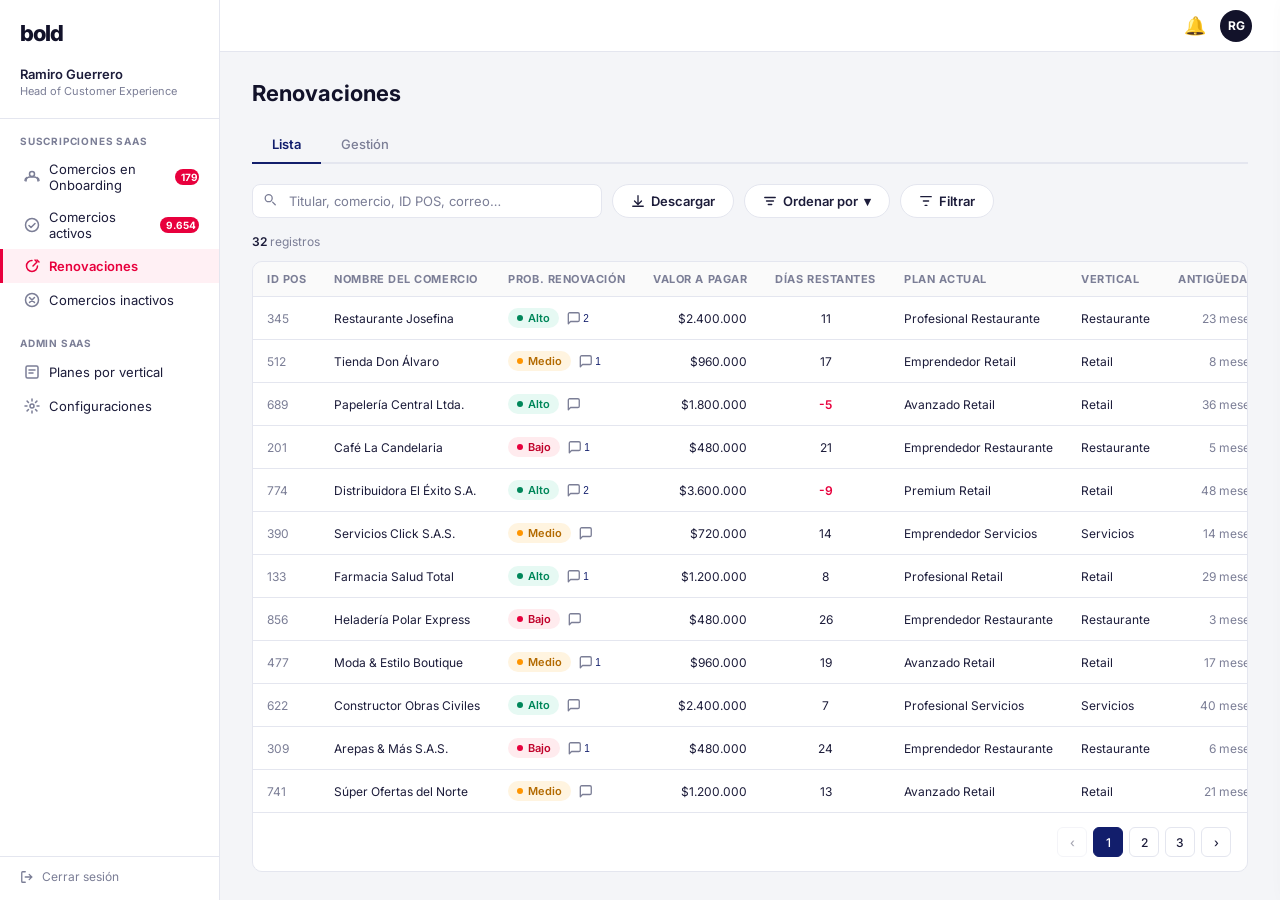
==== commit 96d6a9a7: "vr2" ====
--- a/index.html
+++ b/index.html
@@ -443,8 +443,9 @@
 
     /* Cards grid */
     .cards-grid {
+      --card-min: 160px;
       display: grid;
-      grid-template-columns: repeat(auto-fill, minmax(185px, 1fr));
+      grid-template-columns: repeat(auto-fill, minmax(var(--card-min, 160px), 1fr));
       gap: 10px;
     }
 
@@ -592,7 +593,7 @@
     }
     .prob-select-right { display: flex; align-items: center; gap: 6px; }
     .comment-prob-select {
-      width: 130px;
+      width: 95px;
       padding: 5px 10px;
       border: none; border-radius: 20px;
       font-size: 12px; font-weight: 600;
@@ -605,6 +606,42 @@
     .select-label { font-size: 11px; font-weight: 600; color: var(--gray-text); margin-bottom: 4px; display: block; }
 
     /* Prob history icon */
+    /* Prob option buttons */
+    .prob-opt-btn {
+      flex: 1; padding: 8px 10px; border-radius: 8px; border: 1.5px solid var(--gray-line);
+      font-family: inherit; font-size: 12px; font-weight: 600; cursor: pointer;
+      background: var(--white); color: var(--gray-text); transition: all 0.15s;
+    }
+    .prob-opt-btn.alto.active  { border-color: #00875A; background: #D4F1E7; color: #00623D; }
+    .prob-opt-btn.medio.active { border-color: #CC7700; background: #FFF0CC; color: #8A5A00; }
+    .prob-opt-btn.bajo.active  { border-color: var(--red); background: var(--red-light); color: var(--red); }
+
+    /* Cards validadas (pago confirmado internamente) */
+    .renov-card.validado { background: #F0FBF6; border-color: #A8DFC4; }
+    .renov-card.validado:hover { border-color: #5EBA96; box-shadow: 0 4px 16px rgba(0,196,140,0.12); }
+
+    /* Estado option buttons */
+    .estado-opt-btn {
+      flex: 1; padding: 8px 10px; border-radius: 8px; border: 1.5px solid var(--gray-line);
+      font-family: inherit; font-size: 12px; font-weight: 600; cursor: pointer;
+      background: var(--white); color: var(--gray-text); transition: all 0.15s;
+    }
+    .estado-opt-btn.active         { border-color: var(--blue);  background: #EEF0FF; color: var(--blue); }
+    .estado-opt-btn.ganado.active  { border-color: #00875A; background: #E6F7F2; color: #00875A; }
+    .estado-opt-btn.perdido.active { border-color: var(--red);  background: var(--red-light); color: var(--red); }
+
+    /* Estado history items */
+    .estado-history-item {
+      display: flex; align-items: flex-start; gap: 10px; padding: 10px 0;
+      border-bottom: 1px solid var(--gray-line);
+    }
+    .estado-history-item:last-child { border-bottom: none; }
+    .estado-tag { font-size: 11px; font-weight: 600; padding: 2px 8px; border-radius: 50px; white-space: nowrap; }
+    .estado-tag.proceso { background: #EEF0FF; color: var(--blue); }
+    .estado-tag.ganado  { background: #E6F7F2; color: #00875A; }
+    .estado-tag.perdido { background: var(--red-light); color: var(--red); }
+    .estado-history-comment { font-size: 12px; color: var(--gray-text); margin-top: 3px; }
+
     .prob-history-btn {
       background: none; border: none; cursor: pointer; padding: 4px;
       color: var(--gray-text); border-radius: 4px;
@@ -887,15 +924,15 @@
       <!-- Toolbar -->
       <div class="toolbar">
         <div class="search-wrap">
-          <span class="search-icon">🔍</span>
+          <span class="search-icon"><svg viewBox="0 0 16 16" fill="none" stroke="currentColor" stroke-width="1.5" stroke-linecap="round" stroke-linejoin="round" style="width:14px;height:14px"><circle cx="6.5" cy="6.5" r="4"/><path d="M11 11l3 3"/></svg></span>
           <input type="text" placeholder="Titular, comercio, ID POS, correo…" oninput="filterTable(this.value)" />
         </div>
         <button class="btn btn-outline">
-          <span>⬇️</span> Descargar
+          <svg viewBox="0 0 16 16" fill="none" stroke="currentColor" stroke-width="1.5" stroke-linecap="round" stroke-linejoin="round" style="width:14px;height:14px"><path d="M8 2v9M4 8l4 4 4-4M2 14h12"/></svg> Descargar
         </button>
         <div class="sort-wrap">
           <button class="btn btn-outline" onclick="toggleSort()">
-            <span>↕️</span> Ordenar por <span class="sort-arrow">▾</span>
+            <svg viewBox="0 0 16 16" fill="none" stroke="currentColor" stroke-width="1.5" stroke-linecap="round" stroke-linejoin="round" style="width:14px;height:14px"><path d="M2 4h12M4 8h8M6 12h4"/></svg> Ordenar por <span class="sort-arrow">▾</span>
           </button>
           <div class="sort-menu" id="sort-menu">
             <div class="sort-option" onclick="sortBy('nombre')">Nombre del comercio</div>
@@ -906,7 +943,7 @@
           </div>
         </div>
         <button class="btn btn-outline" onclick="openDrawer()">
-          <span>⚙️</span> Filtrar
+          <svg viewBox="0 0 16 16" fill="none" stroke="currentColor" stroke-width="1.5" stroke-linecap="round" stroke-linejoin="round" style="width:14px;height:14px"><path d="M2 3h12M5 8h6M7 13h2"/></svg> Filtrar
         </button>
       </div>
 
@@ -920,12 +957,13 @@
               <th>Nombre del comercio</th>
               <th>Prob. renovación</th>
               <th style="text-align:right">Valor a pagar</th>
+              <th style="text-align:center">Días restantes</th>
               <th>Plan actual</th>
               <th>Vertical</th>
-              <th>Antigüedad</th>
-              <th>Últ. transacción</th>
-              <th>Facturas</th>
-              <th>Comprobantes</th>
+              <th style="text-align:right">Antigüedad</th>
+              <th style="text-align:right">Últ. transacción</th>
+              <th style="text-align:center">Facturas</th>
+              <th style="text-align:center">Comprobantes</th>
               <th>Clasif. facturación</th>
             </tr>
           </thead>
@@ -949,11 +987,11 @@
       <!-- Toolbar -->
       <div class="gestion-toolbar">
         <div class="search-wrap">
-          <span class="search-icon">🔍</span>
+          <span class="search-icon"><svg viewBox="0 0 16 16" fill="none" stroke="currentColor" stroke-width="1.5" stroke-linecap="round" stroke-linejoin="round" style="width:14px;height:14px"><circle cx="6.5" cy="6.5" r="4"/><path d="M11 11l3 3"/></svg></span>
           <input type="text" placeholder="Titular, comercio, ID POS, correo…" />
         </div>
-        <button class="btn btn-outline"><span>⬇️</span> Descargar</button>
-        <button class="btn btn-outline" onclick="openDrawer()"><span>⚙️</span> Filtrar</button>
+        <button class="btn btn-outline"><svg viewBox="0 0 16 16" fill="none" stroke="currentColor" stroke-width="1.5" stroke-linecap="round" stroke-linejoin="round" style="width:14px;height:14px"><path d="M8 2v9M4 8l4 4 4-4M2 14h12"/></svg> Descargar</button>
+        <button class="btn btn-outline" onclick="openDrawer()"><svg viewBox="0 0 16 16" fill="none" stroke="currentColor" stroke-width="1.5" stroke-linecap="round" stroke-linejoin="round" style="width:14px;height:14px"><path d="M2 3h12M5 8h6M7 13h2"/></svg> Filtrar</button>
         <div style="flex:1"></div>
         <div class="month-nav">
           <button onclick="changeMonth(-1)">‹</button>
@@ -1138,6 +1176,67 @@
 <!-- ═══════════════════════════════════════════
      PROB HISTORY MODAL
 ═══════════════════════════════════════════ -->
+<!-- ═══════════════════════════════════════════
+     ESTADO CHANGE MODAL
+═══════════════════════════════════════════ -->
+<div class="center-modal-backdrop" id="estado-modal" onclick="closeEstadoModal(event)">
+  <div class="center-modal" style="max-width:420px">
+    <div class="center-modal-header">
+      <span class="center-modal-title">Cambiar estado de renovación</span>
+      <button class="drawer-close" onclick="closeEstadoModal()">✕</button>
+    </div>
+    <div class="center-modal-body" style="gap:16px">
+      <div style="display:flex;gap:8px">
+        <button class="estado-opt-btn active" id="opt-proceso" onclick="selectEstadoOpt('proceso',this)">En proceso</button>
+        <button class="estado-opt-btn ganado" id="opt-ganado"  onclick="selectEstadoOpt('ganado',this)">Ganado</button>
+        <button class="estado-opt-btn perdido" id="opt-perdido" onclick="selectEstadoOpt('perdido',this)">Perdido</button>
+      </div>
+      <textarea id="estado-comment-input" placeholder="Agrega un comentario sobre este cambio de estado…" style="width:100%;min-height:80px;resize:vertical;border:1px solid var(--gray-line);border-radius:8px;padding:10px 12px;font-family:inherit;font-size:13px;color:var(--text);outline:none"></textarea>
+    </div>
+    <div style="display:flex;justify-content:flex-end;gap:8px;padding:12px 20px;border-top:1px solid var(--gray-line)">
+      <button class="btn btn-outline" style="padding:7px 16px;font-size:12px" onclick="closeEstadoModal()">Cancelar</button>
+      <button class="btn btn-primary" style="padding:7px 16px;font-size:12px" onclick="confirmEstado()">Confirmar</button>
+    </div>
+  </div>
+</div>
+
+<!-- ═══════════════════════════════════════════
+     ESTADO HISTORY MODAL
+═══════════════════════════════════════════ -->
+<div class="center-modal-backdrop" id="estado-history-modal" onclick="closeEstadoHistory(event)">
+  <div class="center-modal">
+    <div class="center-modal-header">
+      <span class="center-modal-title">Historial de estado</span>
+      <button class="drawer-close" onclick="closeEstadoHistory()">✕</button>
+    </div>
+    <div class="center-modal-body" id="estado-history-body"></div>
+  </div>
+</div>
+
+<!-- ═══════════════════════════════════════════
+     PROB CHANGE MODAL
+═══════════════════════════════════════════ -->
+<div class="center-modal-backdrop" id="prob-modal" onclick="closeProbModal(event)">
+  <div class="center-modal" style="max-width:420px">
+    <div class="center-modal-header">
+      <span class="center-modal-title">Cambiar probabilidad de renovación</span>
+      <button class="drawer-close" onclick="closeProbModal()">✕</button>
+    </div>
+    <div class="center-modal-body" style="gap:16px">
+      <div style="display:flex;gap:8px">
+        <button class="prob-opt-btn alto"   id="popt-alto"  onclick="selectProbOpt('Alto',this)">● Alto</button>
+        <button class="prob-opt-btn medio"  id="popt-medio" onclick="selectProbOpt('Medio',this)">● Medio</button>
+        <button class="prob-opt-btn bajo"   id="popt-bajo"  onclick="selectProbOpt('Bajo',this)">● Bajo</button>
+      </div>
+      <textarea id="prob-comment-input" placeholder="Agrega un comentario sobre este cambio de probabilidad…" style="width:100%;min-height:80px;resize:vertical;border:1px solid var(--gray-line);border-radius:8px;padding:10px 12px;font-family:inherit;font-size:13px;color:var(--text);outline:none"></textarea>
+    </div>
+    <div style="display:flex;justify-content:flex-end;gap:8px;padding:12px 20px;border-top:1px solid var(--gray-line)">
+      <button class="btn btn-outline" style="padding:7px 16px;font-size:12px" onclick="closeProbModal()">Cancelar</button>
+      <button class="btn btn-primary" style="padding:7px 16px;font-size:12px" onclick="confirmProb()">Confirmar</button>
+    </div>
+  </div>
+</div>
+
 <div class="center-modal-backdrop" id="prob-history-modal" onclick="closeProbHistory(event)">
   <div class="center-modal">
     <div class="center-modal-header">
@@ -1172,19 +1271,26 @@
       <div class="prob-select-right" style="flex-direction:column;align-items:flex-end;gap:4px">
         <span class="select-label" style="margin:0">Probabilidad de Renovación</span>
         <div style="display:flex;align-items:center;gap:6px">
-        <select class="comment-prob-select prob-alto" id="comment-prob-select" onchange="updateProbStyle(this)">
-          <option value="Alto">● Alto</option>
-          <option value="Medio">● Medio</option>
-          <option value="Bajo">● Bajo</option>
-        </select>
-        <button class="prob-history-btn has-tip" data-tip="Historial de probabilidad" onclick="openProbHistory()">
-          <svg viewBox="0 0 16 16" fill="none" stroke="currentColor" stroke-width="1.5" stroke-linecap="round">
-            <path d="M2 8a6 6 0 1 0 6-6V4"/><path d="M8 2L6 4l2 2"/><path d="M8 6v3l2 1"/>
-          </svg>
-        </button>
-        </div><!-- /inner flex row -->
+          <button id="prob-inline-btn" onclick="openProbModal()" style="border:none;cursor:pointer;padding:5px 12px;border-radius:20px;font-family:inherit;font-size:12px;font-weight:600;transition:opacity 0.15s" onmouseenter="this.style.opacity='.8'" onmouseleave="this.style.opacity='1'"></button>
+          <button class="prob-history-btn has-tip" data-tip="Historial de probabilidad" onclick="openProbHistory()">
+            <svg viewBox="0 0 16 16" fill="none" stroke="currentColor" stroke-width="1.5" stroke-linecap="round">
+              <path d="M2 8a6 6 0 1 0 6-6V4"/><path d="M8 2L6 4l2 2"/><path d="M8 6v3l2 1"/>
+            </svg>
+          </button>
+        </div>
       </div><!-- /prob-select-right -->
     </div><!-- /prob-select-row -->
+
+    <!-- Estado de renovación -->
+    <div style="display:flex;align-items:center;gap:6px;margin-top:10px;padding-top:10px;border-top:1px solid var(--gray-line)">
+      <span style="font-size:11px;font-weight:600;color:var(--gray-text);white-space:nowrap">Estado de renovación:</span>
+      <button id="estado-inline-btn" onclick="openEstadoModal()" style="border:none;background:none;cursor:pointer;padding:0;font-family:inherit;font-size:12px;font-weight:700"></button>
+      <button class="prob-history-btn has-tip" data-tip="Historial de estado" onclick="openEstadoHistory()">
+        <svg viewBox="0 0 16 16" fill="none" stroke="currentColor" stroke-width="1.5" stroke-linecap="round">
+          <path d="M2 8a6 6 0 1 0 6-6V4"/><path d="M8 2L6 4l2 2"/><path d="M8 6v3l2 1"/>
+        </svg>
+      </button>
+    </div>
   </div><!-- /comment-drawer-header -->
   <div class="comment-list" id="comment-list"></div>
   <div class="comment-add">
@@ -1201,11 +1307,11 @@
   const ROWS = [
     { id:'345', nombre:'Restaurante Josefina',       prob:'Alto',  valor:'$2.400.000', plan:'Profesional Restaurante',  vertical:'Restaurante', antiguedad:'23 meses', diasUltima:3,  venceDia:12, facturas:120,  comprobantes:345,  clasif:'Grande',  estado:'proceso', fechaGestion:null,      comentarios:[{autor:'Ana García',iniciales:'AG',fecha:'24 may 2026',texto:'Cliente muy interesado, tiene presupuesto aprobado. Confirmar llamada para el viernes.'},{autor:'Luis Pérez',iniciales:'LP',fecha:'27 may 2026',texto:'Envié propuesta actualizada con descuento del 5%. Espero respuesta.'}] },
     { id:'512', nombre:'Tienda Don Álvaro',           prob:'Medio', valor:'$960.000',  plan:'Emprendedor Retail',        vertical:'Retail',       antiguedad:'8 meses',  diasUltima:12, venceDia:18, facturas:34,   comprobantes:91,   clasif:'Pequeño', estado:'proceso', fechaGestion:null,      comentarios:[{autor:'Carlos Ríos',iniciales:'CR',fecha:'20 may 2026',texto:'No ha respondido los últimos 2 correos. Intentar por WhatsApp.'}] },
-    { id:'689', nombre:'Papelería Central Ltda.',     prob:'Alto',  valor:'$1.800.000', plan:'Avanzado Retail',          vertical:'Retail',       antiguedad:'36 meses', diasUltima:1,  venceDia:5,  facturas:210,  comprobantes:580,  clasif:'Grande',  estado:'ganado',  fechaGestion:'12 may 2026', comentarios:[] },
+    { id:'689', nombre:'Papelería Central Ltda.',     prob:'Alto',  valor:'$1.800.000', plan:'Avanzado Retail',          vertical:'Retail',       antiguedad:'36 meses', diasUltima:1,  venceDia:27, venceMes:4, facturas:210,  comprobantes:580,  clasif:'Grande',  estado:'ganado',  fechaGestion:'12 may 2026', validado:true, comentarios:[] },
     { id:'201', nombre:'Café La Candelaria',          prob:'Bajo',  valor:'$480.000',  plan:'Emprendedor Restaurante',   vertical:'Restaurante',  antiguedad:'5 meses',  diasUltima:28, venceDia:22, facturas:12,   comprobantes:29,   clasif:'Pequeño', estado:'perdido', fechaGestion:'08 may 2026', comentarios:[{autor:'Ana García',iniciales:'AG',fecha:'08 may 2026',texto:'Cliente decidió no renovar por problemas de caja. Registrar como perdido.'}] },
-    { id:'774', nombre:'Distribuidora El Éxito S.A.', prob:'Alto',  valor:'$3.600.000', plan:'Premium Retail',           vertical:'Retail',       antiguedad:'48 meses', diasUltima:2,  venceDia:3,  facturas:430,  comprobantes:1120, clasif:'Grande',  estado:'proceso', fechaGestion:null,      comentarios:[{autor:'Luis Pérez',iniciales:'LP',fecha:'25 may 2026',texto:'Cliente VIP. Agendar visita presencial antes del vencimiento.'},{autor:'María Torres',iniciales:'MT',fecha:'28 may 2026',texto:'Visita confirmada para el 2 de junio.'}] },
+    { id:'774', nombre:'Distribuidora El Éxito S.A.', prob:'Alto',  valor:'$3.600.000', plan:'Premium Retail',           vertical:'Retail',       antiguedad:'48 meses', diasUltima:2,  venceDia:23, venceMes:4, facturas:430,  comprobantes:1120, clasif:'Grande',  estado:'proceso', fechaGestion:null,      comentarios:[{autor:'Luis Pérez',iniciales:'LP',fecha:'25 may 2026',texto:'Cliente VIP. Agendar visita presencial antes del vencimiento.'},{autor:'María Torres',iniciales:'MT',fecha:'28 may 2026',texto:'Visita confirmada para el 2 de junio.'}] },
     { id:'390', nombre:'Servicios Click S.A.S.',      prob:'Medio', valor:'$720.000',  plan:'Emprendedor Servicios',     vertical:'Servicios',    antiguedad:'14 meses', diasUltima:7,  venceDia:15, facturas:55,   comprobantes:130,  clasif:'Mediano', estado:'proceso', fechaGestion:null,      comentarios:[] },
-    { id:'133', nombre:'Farmacia Salud Total',        prob:'Alto',  valor:'$1.200.000', plan:'Profesional Retail',       vertical:'Retail',       antiguedad:'29 meses', diasUltima:4,  venceDia:9,  facturas:180,  comprobantes:412,  clasif:'Grande',  estado:'ganado',  fechaGestion:'15 may 2026', comentarios:[{autor:'Carlos Ríos',iniciales:'CR',fecha:'15 may 2026',texto:'Renovó sin inconvenientes. Muy satisfecho con el servicio.'}] },
+    { id:'133', nombre:'Farmacia Salud Total',        prob:'Alto',  valor:'$1.200.000', plan:'Profesional Retail',       vertical:'Retail',       antiguedad:'29 meses', diasUltima:4,  venceDia:9,  facturas:180,  comprobantes:412,  clasif:'Grande',  estado:'ganado',  fechaGestion:'15 may 2026', validado:true, comentarios:[{autor:'Carlos Ríos',iniciales:'CR',fecha:'15 may 2026',texto:'Renovó sin inconvenientes. Muy satisfecho con el servicio.'}] },
     { id:'856', nombre:'Heladería Polar Express',     prob:'Bajo',  valor:'$480.000',  plan:'Emprendedor Restaurante',   vertical:'Restaurante',  antiguedad:'3 meses',  diasUltima:31, venceDia:27, facturas:8,    comprobantes:18,   clasif:'Pequeño', estado:'perdido', fechaGestion:'03 may 2026', comentarios:[] },
     { id:'477', nombre:'Moda & Estilo Boutique',      prob:'Medio', valor:'$960.000',  plan:'Avanzado Retail',           vertical:'Retail',       antiguedad:'17 meses', diasUltima:5,  venceDia:20, facturas:75,   comprobantes:190,  clasif:'Mediano', estado:'proceso', fechaGestion:null,      comentarios:[{autor:'Ana García',iniciales:'AG',fecha:'22 may 2026',texto:'Interesada en upgrade al plan Premium. Enviar cotización.'}] },
     { id:'622', nombre:'Constructor Obras Civiles',   prob:'Alto',  valor:'$2.400.000', plan:'Profesional Servicios',    vertical:'Servicios',    antiguedad:'40 meses', diasUltima:1,  venceDia:8,  facturas:290,  comprobantes:740,  clasif:'Grande',  estado:'proceso', fechaGestion:null,      comentarios:[] },
@@ -1213,7 +1319,7 @@
     { id:'741', nombre:'Súper Ofertas del Norte',     prob:'Medio', valor:'$1.200.000', plan:'Avanzado Retail',          vertical:'Retail',       antiguedad:'21 meses', diasUltima:6,  venceDia:14, facturas:140,  comprobantes:360,  clasif:'Mediano', estado:'proceso', fechaGestion:null,      comentarios:[] },
     { id:'188', nombre:'Consultora Legal Andina',     prob:'Alto',  valor:'$1.800.000', plan:'Profesional Servicios',    vertical:'Servicios',    antiguedad:'31 meses', diasUltima:2,  venceDia:10, facturas:200,  comprobantes:510,  clasif:'Grande',  estado:'ganado',  fechaGestion:'18 may 2026', comentarios:[{autor:'María Torres',iniciales:'MT',fecha:'18 may 2026',texto:'Renovó y amplió usuarios del plan. Excelente cliente.'}] },
     { id:'523', nombre:'Librería El Saber',           prob:'Medio', valor:'$720.000',  plan:'Emprendedor Retail',        vertical:'Retail',       antiguedad:'11 meses', diasUltima:10, venceDia:28, facturas:45,   comprobantes:108,  clasif:'Pequeño', estado:'proceso', fechaGestion:null,      comentarios:[] },
-    { id:'965', nombre:'Clínica Vida Sana IPS',       prob:'Alto',  valor:'$3.600.000', plan:'Premium Servicios',        vertical:'Servicios',    antiguedad:'52 meses', diasUltima:1,  venceDia:1,  facturas:510,  comprobantes:1340, clasif:'Grande',  estado:'proceso', fechaGestion:null,      comentarios:[{autor:'Carlos Ríos',iniciales:'CR',fecha:'26 may 2026',texto:'Director financiero solicita reunión para revisar condiciones del plan Premium.'}] },
+    { id:'965', nombre:'Clínica Vida Sana IPS',       prob:'Alto',  valor:'$3.600.000', plan:'Premium Servicios',        vertical:'Servicios',    antiguedad:'52 meses', diasUltima:1,  venceDia:16, venceMes:4, facturas:510,  comprobantes:1340, clasif:'Grande',  estado:'proceso', fechaGestion:null,      comentarios:[{autor:'Carlos Ríos',iniciales:'CR',fecha:'26 may 2026',texto:'Director financiero solicita reunión para revisar condiciones del plan Premium.'}] },
     { id:'844', nombre:'Panadería La Espiga de Oro',  prob:'Bajo',  valor:'$480.000',  plan:'Emprendedor Restaurante',   vertical:'Restaurante',  antiguedad:'4 meses',  diasUltima:22, venceDia:19, facturas:15,   comprobantes:33,   clasif:'Pequeño', estado:'perdido', fechaGestion:'05 may 2026', comentarios:[] },
     { id:'271', nombre:'Electrónica Futuro S.A.',     prob:'Alto',  valor:'$2.400.000', plan:'Avanzado Retail',          vertical:'Retail',       antiguedad:'44 meses', diasUltima:3,  venceDia:7,  facturas:320,  comprobantes:870,  clasif:'Grande',  estado:'proceso', fechaGestion:null,      comentarios:[] },
     { id:'618', nombre:'Transporte Rápido Ltda.',     prob:'Medio', valor:'$960.000',  plan:'Emprendedor Servicios',     vertical:'Servicios',    antiguedad:'16 meses', diasUltima:8,  venceDia:23, facturas:62,   comprobantes:155,  clasif:'Mediano', estado:'proceso', fechaGestion:null,      comentarios:[{autor:'Ana García',iniciales:'AG',fecha:'21 may 2026',texto:'Solicita descuento por pronto pago. Escalar a gerencia.'}] },
@@ -1226,7 +1332,7 @@
     { id:'811', nombre:'Tostadora Café de Origen',    prob:'Bajo',  valor:'$480.000',  plan:'Emprendedor Restaurante',   vertical:'Restaurante',  antiguedad:'5 meses',  diasUltima:18, venceDia:26, facturas:11,   comprobantes:26,   clasif:'Pequeño', estado:'perdido', fechaGestion:'01 may 2026', comentarios:[] },
     { id:'659', nombre:'Constructora Cimientos S.A.', prob:'Alto',  valor:'$3.600.000', plan:'Premium Servicios',        vertical:'Servicios',    antiguedad:'55 meses', diasUltima:1,  venceDia:2,  facturas:480,  comprobantes:1200, clasif:'Grande',  estado:'proceso', fechaGestion:null,      comentarios:[{autor:'Carlos Ríos',iniciales:'CR',fecha:'27 may 2026',texto:'Contrato multianual en negociación. Coordinar con equipo jurídico.'}] },
     { id:'283', nombre:'Droguería Pronto Alivio',     prob:'Medio', valor:'$720.000',  plan:'Emprendedor Retail',        vertical:'Retail',       antiguedad:'10 meses', diasUltima:13, venceDia:21, facturas:40,   comprobantes:98,   clasif:'Pequeño', estado:'proceso', fechaGestion:null,      comentarios:[] },
-    { id:'497', nombre:'Spa & Wellness Center',       prob:'Alto',  valor:'$1.800.000', plan:'Profesional Servicios',    vertical:'Servicios',    antiguedad:'27 meses', diasUltima:3,  venceDia:4,  facturas:195,  comprobantes:500,  clasif:'Grande',  estado:'ganado',  fechaGestion:'22 may 2026', comentarios:[{autor:'Ana García',iniciales:'AG',fecha:'22 may 2026',texto:'Renovación exitosa. Cliente solicitó capacitación adicional.'}] },
+    { id:'497', nombre:'Spa & Wellness Center',       prob:'Alto',  valor:'$1.800.000', plan:'Profesional Servicios',    vertical:'Servicios',    antiguedad:'27 meses', diasUltima:3,  venceDia:4,  facturas:195,  comprobantes:500,  clasif:'Grande',  estado:'ganado',  fechaGestion:'22 may 2026', validado:true, comentarios:[{autor:'Ana García',iniciales:'AG',fecha:'22 may 2026',texto:'Renovación exitosa. Cliente solicitó capacitación adicional.'}] },
     { id:'922', nombre:'Muebles Diseño y Arte',       prob:'Bajo',  valor:'$960.000',  plan:'Avanzado Retail',           vertical:'Retail',       antiguedad:'9 meses',  diasUltima:20, venceDia:17, facturas:38,   comprobantes:92,   clasif:'Mediano', estado:'proceso', fechaGestion:null,      comentarios:[] },
     { id:'165', nombre:'Colegio Nuevos Horizontes',   prob:'Alto',  valor:'$2.400.000', plan:'Profesional Servicios',    vertical:'Servicios',    antiguedad:'38 meses', diasUltima:2,  venceDia:13, facturas:260,  comprobantes:680,  clasif:'Grande',  estado:'proceso', fechaGestion:null,      comentarios:[{autor:'Luis Pérez',iniciales:'LP',fecha:'28 may 2026',texto:'Rector muy comprometido con la herramienta. Renovación casi segura.'}] },
     { id:'708', nombre:'Asadero El Rincón Paisa',     prob:'Medio', valor:'$720.000',  plan:'Emprendedor Restaurante',   vertical:'Restaurante',  antiguedad:'12 meses', diasUltima:7,  venceDia:31, facturas:58,   comprobantes:138,  clasif:'Mediano', estado:'proceso', fechaGestion:null,      comentarios:[] },
@@ -1246,25 +1352,43 @@
     return `<span class="chip ${map[c]}">${c}</span>`;
   }
 
+  function diasRestantes(r) {
+    const hoy   = new Date(2026, 5, 1);
+    const mes   = r.venceMes  ?? 5;
+    const anio  = r.venceAnio ?? 2026;
+    const vence = new Date(anio, mes, r.venceDia);
+    return Math.round((vence - hoy) / 86400000);
+  }
+
   function renderTable() {
     const start = (currentPage - 1) * PAGE_SIZE;
     const page  = filtered.slice(start, start + PAGE_SIZE);
     const tbody = document.getElementById('table-body');
-    tbody.innerHTML = page.map(r => `
+    tbody.innerHTML = page.map(r => {
+      const dias = diasRestantes(r);
+      const diasHtml = `<span style="${dias < 0 ? 'color:var(--red);font-weight:600' : ''}">${dias}</span>`;
+      const commentCount = r.comentarios.length;
+      const commentBtn = `<button class="card-comment-btn" onclick="event.stopPropagation();openCommentsFromTable('${r.id}')" title="Comentarios" style="margin-left:6px;vertical-align:middle">
+        <svg viewBox="0 0 16 16" fill="none" stroke="currentColor" stroke-width="1.5" stroke-linecap="round" stroke-linejoin="round" style="width:14px;height:14px">
+          <path d="M14 10.5c0 .8-.7 1.5-1.5 1.5H4l-2.5 2.5V3.5C1.5 2.7 2.2 2 3 2h9.5c.8 0 1.5.7 1.5 1.5v7z"/>
+        </svg>${commentCount ? `<span style="font-size:10px;margin-left:2px;color:var(--blue)">${commentCount}</span>` : ''}
+      </button>`;
+      return `
       <tr onclick="openDetail('${r.id}', '${r.nombre}')">
         <td class="muted">${r.id}</td>
         <td>${r.nombre}</td>
-        <td>${probChip(r.prob)}</td>
+        <td><span style="display:inline-flex;align-items:center;gap:0">${probChip(r.prob)}${commentBtn}</span></td>
         <td class="right">${r.valor}</td>
+        <td style="text-align:center">${diasHtml}</td>
         <td>${r.plan}</td>
         <td>${r.vertical}</td>
-        <td class="muted">${r.antiguedad}</td>
-        <td class="muted">${r.ultima}</td>
-        <td class="muted">${r.facturas.toLocaleString()}</td>
-        <td class="muted">${r.comprobantes.toLocaleString()}</td>
+        <td class="muted right">${r.antiguedad}</td>
+        <td class="muted right">${r.diasUltima} días</td>
+        <td class="muted" style="text-align:center">${r.facturas.toLocaleString()}</td>
+        <td class="muted" style="text-align:center">${r.comprobantes.toLocaleString()}</td>
         <td>${clasifChip(r.clasif)}</td>
-      </tr>
-    `).join('');
+      </tr>`;
+    }).join('');
 
     const totalPages = Math.ceil(filtered.length / PAGE_SIZE);
     document.getElementById('records-count').innerHTML = `<span>${filtered.length}</span> registros`;
@@ -1415,10 +1539,10 @@
     const showFecha = currentEstado !== 'proceso';
     const clasifMap = { 'Grande':'chip-grande','Mediano':'chip-mediano','Pequeño':'chip-pequeno' };
     grid.innerHTML = rows.map(r => `
-      <div class="renov-card ${r.estado}${r.importante && r.estado==='proceso'?' importante':''}" onclick="openDetail('${r.id}','${r.nombre}')">
+      <div class="renov-card ${r.estado}${r.importante && r.estado==='proceso'?' importante':''}${r.validado && r.estado==='ganado'?' validado':''}" onclick="openDetail('${r.id}','${r.nombre}')">
         <div class="card-header">
           ${I.calx}
-          <span class="card-day">${r.venceDia}</span>
+          <span class="card-day" style="${r.estado !== 'ganado' && r.venceDia < 15 ? 'color:var(--red)' : ''}">${r.venceDia}</span>
           <span class="importante-star" title="Importante">★</span>
           <div style="margin-left:auto">${probDot(r.prob)}</div>
         </div>
@@ -1459,34 +1583,37 @@
 
   /* ── PROB HISTORY DATA (shared, keyed by id) ── */
   const PROB_HISTORY = {
-    '345': [{iniciales:'CR',autor:'Carlos Ríos',      fecha:'10 abr 2026', prob:'Bajo' },
-            {iniciales:'AG',autor:'Ana García',       fecha:'02 may 2026', prob:'Medio'},
-            {iniciales:'LP',autor:'Luis Pérez',       fecha:'27 may 2026', prob:'Alto' }],
-    '774': [{iniciales:'MT',autor:'María Torres',     fecha:'15 mar 2026', prob:'Medio'},
-            {iniciales:'LP',autor:'Luis Pérez',       fecha:'28 may 2026', prob:'Alto' }],
-    '133': [{iniciales:'AG',autor:'Ana García',       fecha:'20 abr 2026', prob:'Medio'},
-            {iniciales:'CR',autor:'Carlos Ríos',      fecha:'15 may 2026', prob:'Alto' }],
-    '965': [{iniciales:'RG',autor:'Ramiro Guerrero',  fecha:'01 may 2026', prob:'Medio'},
-            {iniciales:'CR',autor:'Carlos Ríos',      fecha:'26 may 2026', prob:'Alto' }],
+    '345': [{iniciales:'CR',autor:'Carlos Ríos',      fecha:'10 abr 2026', prob:'Bajo',  comentario:'Primera evaluación. Cliente recién llegado, sin historial suficiente.' },
+            {iniciales:'AG',autor:'Ana García',       fecha:'02 may 2026', prob:'Medio', comentario:'Respondió bien a la llamada. Hay interés pero aún no hay certeza de presupuesto.' },
+            {iniciales:'LP',autor:'Luis Pérez',       fecha:'27 may 2026', prob:'Alto',  comentario:'Confirmó que tiene el presupuesto aprobado. Alta probabilidad de cierre.' }],
+    '774': [{iniciales:'MT',autor:'María Torres',     fecha:'15 mar 2026', prob:'Medio', comentario:'Cliente grande pero con proceso de aprobación interno largo.' },
+            {iniciales:'LP',autor:'Luis Pérez',       fecha:'28 may 2026', prob:'Alto',  comentario:'Visita presencial realizada. Director comprometido con la renovación.' }],
+    '133': [{iniciales:'AG',autor:'Ana García',       fecha:'20 abr 2026', prob:'Medio', comentario:'Usa la plataforma regularmente pero no ha confirmado intención de renovar.' },
+            {iniciales:'CR',autor:'Carlos Ríos',      fecha:'15 may 2026', prob:'Alto',  comentario:'Renovó sin inconvenientes. Confirmado como ganado.' }],
+    '965': [{iniciales:'RG',autor:'Ramiro Guerrero',  fecha:'01 may 2026', prob:'Medio', comentario:'Cliente estratégico, en espera de reunión con director financiero.' },
+            {iniciales:'CR',autor:'Carlos Ríos',      fecha:'26 may 2026', prob:'Alto',  comentario:'Reunión confirmada para la semana siguiente. Muy positivo.' }],
   };
 
   /* ── COMMENTS ── */
   let activeCommentId = null;
 
-  function openComments(id) {
+  function openComments(id, hideImportante) {
     const r = ROWS.find(x => x.id === id);
     if (!r) return;
     activeCommentId = id;
     document.getElementById('comment-drawer-name').textContent = r.nombre;
-    const sel = document.getElementById('comment-prob-select');
-    sel.value = r.prob;
-    updateProbStyle(sel);
     document.getElementById('comment-importante').checked = !!r.importante;
-    const showImportante = r.estado === 'proceso';
+    const showImportante = !hideImportante && r.estado === 'proceso';
     document.getElementById('importante-label').style.visibility = showImportante ? 'visible' : 'hidden';
+    updateEstadoInlineBtn(r.estado);
+    updateProbInlineBtn(r.prob);
     renderCommentList(r.comentarios);
     document.getElementById('comment-drawer').classList.add('open');
     document.getElementById('backdrop').classList.add('open');
+  }
+
+  function openCommentsFromTable(id) {
+    openComments(id, true);
   }
 
   function updateProbStyle(sel) {
@@ -1525,16 +1652,68 @@
     if (!text) return;
     const r = ROWS.find(x => x.id === activeCommentId);
     if (!r) return;
-    r.comentarios.push({ autor:'Ramiro Guerrero', iniciales:'RG', fecha:'29 may 2026', texto: text });
-    const newProb = document.getElementById('comment-prob-select').value;
-    if (newProb !== r.prob) {
-      if (!PROB_HISTORY[r.id]) PROB_HISTORY[r.id] = [];
-      PROB_HISTORY[r.id].push({ iniciales:'RG', autor:'Ramiro Guerrero', fecha:'29 may 2026', prob: newProb });
-      r.prob = newProb;
-    }
+    r.comentarios.push({ autor:'Ramiro Guerrero', iniciales:'RG', fecha:'15 jun 2026', texto: text });
     input.value = '';
     renderCommentList(r.comentarios);
     renderCards();
+    renderTable();
+  }
+
+  /* ── PROB MODAL ── */
+  let selectedProbOpt = 'Alto';
+
+  const PROB_STYLES = {
+    Alto:  { bg: '#D4F1E7', color: '#00623D' },
+    Medio: { bg: '#FFF0CC', color: '#8A5A00' },
+    Bajo:  { bg: '#FFE0E8', color: '#A30028' },
+  };
+
+  function updateProbInlineBtn(prob) {
+    const btn = document.getElementById('prob-inline-btn');
+    if (!btn) return;
+    const s = PROB_STYLES[prob];
+    btn.textContent = '● ' + prob;
+    btn.style.background = s.bg;
+    btn.style.color = s.color;
+  }
+
+  function openProbModal() {
+    const r = ROWS.find(x => x.id === activeCommentId);
+    if (!r) return;
+    selectedProbOpt = r.prob;
+    document.querySelectorAll('.prob-opt-btn').forEach(b => b.classList.remove('active'));
+    document.getElementById('popt-' + r.prob.toLowerCase()).classList.add('active');
+    document.getElementById('prob-comment-input').value = '';
+    document.getElementById('prob-modal').classList.add('open');
+  }
+
+  function closeProbModal(e) {
+    if (e && e.target !== document.getElementById('prob-modal')) return;
+    document.getElementById('prob-modal').classList.remove('open');
+  }
+
+  function selectProbOpt(val, btn) {
+    selectedProbOpt = val;
+    document.querySelectorAll('.prob-opt-btn').forEach(b => b.classList.remove('active'));
+    btn.classList.add('active');
+  }
+
+  function confirmProb() {
+    const r = ROWS.find(x => x.id === activeCommentId);
+    if (!r) return;
+    const comentario = document.getElementById('prob-comment-input').value.trim();
+    if (!comentario) {
+      document.getElementById('prob-comment-input').style.borderColor = 'var(--red)';
+      return;
+    }
+    document.getElementById('prob-comment-input').style.borderColor = 'var(--gray-line)';
+    if (!PROB_HISTORY[r.id]) PROB_HISTORY[r.id] = [];
+    PROB_HISTORY[r.id].push({ iniciales:'RG', autor:'Ramiro Guerrero', fecha:'15 jun 2026', prob: selectedProbOpt, comentario });
+    r.prob = selectedProbOpt;
+    updateProbInlineBtn(selectedProbOpt);
+    document.getElementById('prob-modal').classList.remove('open');
+    renderCards();
+    renderTable();
   }
 
   function closeComments() {
@@ -1544,6 +1723,112 @@
   }
 
   /* ── PROB HISTORY MODAL ── */
+  /* ── ESTADO MODAL ── */
+  const ESTADO_HISTORY = {
+    '345': [
+      { iniciales:'AG', autor:'Ana García',      fecha:'10 abr 2026', estado:'proceso', comentario:'Iniciando seguimiento. Cliente en etapa de evaluación del presupuesto.' },
+      { iniciales:'LP', autor:'Luis Pérez',      fecha:'15 may 2026', estado:'proceso', comentario:'Mantener en proceso. Propuesta enviada, esperando respuesta del director financiero.' },
+    ],
+    '774': [
+      { iniciales:'MT', autor:'María Torres',    fecha:'01 mar 2026', estado:'proceso', comentario:'Cliente VIP asignado a seguimiento prioritario.' },
+      { iniciales:'LP', autor:'Luis Pérez',      fecha:'10 may 2026', estado:'proceso', comentario:'Visita presencial programada. Alta probabilidad de cierre.' },
+    ],
+    '133': [
+      { iniciales:'AG', autor:'Ana García',      fecha:'05 abr 2026', estado:'proceso', comentario:'Cliente activo, responde rápido. Buen candidato para renovación anticipada.' },
+      { iniciales:'CR', autor:'Carlos Ríos',     fecha:'15 may 2026', estado:'ganado',  comentario:'Renovó sin inconvenientes. Pagó de contado. Registrar como ganado.' },
+    ],
+    '188': [
+      { iniciales:'MT', autor:'María Torres',    fecha:'12 abr 2026', estado:'proceso', comentario:'Primera llamada realizada. Cliente interesado en mantener el plan.' },
+      { iniciales:'MT', autor:'María Torres',    fecha:'18 may 2026', estado:'ganado',  comentario:'Renovó y amplió usuarios. Solicitar caso de éxito para marketing.' },
+    ],
+    '201': [
+      { iniciales:'AG', autor:'Ana García',      fecha:'20 abr 2026', estado:'proceso', comentario:'Cliente con señales de baja, contactar urgente.' },
+      { iniciales:'AG', autor:'Ana García',      fecha:'08 may 2026', estado:'perdido', comentario:'Cliente decidió no renovar por problemas de caja. Registrar como perdido.' },
+    ],
+  };
+  let selectedEstadoOpt = 'proceso';
+
+  const ESTADO_LABELS = { proceso:'En proceso', ganado:'Ganado', perdido:'Perdido' };
+  const ESTADO_COLORS = { proceso: 'var(--blue)', ganado: '#00875A', perdido: 'var(--red)' };
+
+  function updateEstadoInlineBtn(estado) {
+    const btn = document.getElementById('estado-inline-btn');
+    if (!btn) return;
+    btn.textContent = ESTADO_LABELS[estado] || estado;
+    btn.style.color = ESTADO_COLORS[estado] || 'var(--text)';
+  }
+
+  function openEstadoModal() {
+    const r = ROWS.find(x => x.id === activeCommentId);
+    if (!r) return;
+    selectedEstadoOpt = r.estado;
+    document.querySelectorAll('.estado-opt-btn').forEach(b => b.classList.remove('active'));
+    document.getElementById('opt-' + r.estado).classList.add('active');
+    document.getElementById('estado-comment-input').value = '';
+    document.getElementById('estado-modal').classList.add('open');
+  }
+
+  function closeEstadoModal(e) {
+    if (e && e.target !== document.getElementById('estado-modal')) return;
+    document.getElementById('estado-modal').classList.remove('open');
+  }
+
+  function selectEstadoOpt(val, btn) {
+    selectedEstadoOpt = val;
+    document.querySelectorAll('.estado-opt-btn').forEach(b => b.classList.remove('active'));
+    btn.classList.add('active');
+  }
+
+  function confirmEstado() {
+    const r = ROWS.find(x => x.id === activeCommentId);
+    if (!r) return;
+    const comentario = document.getElementById('estado-comment-input').value.trim();
+    if (!comentario) {
+      document.getElementById('estado-comment-input').style.borderColor = 'var(--red)';
+      return;
+    }
+    document.getElementById('estado-comment-input').style.borderColor = 'var(--gray-line)';
+    if (!ESTADO_HISTORY[r.id]) ESTADO_HISTORY[r.id] = [];
+    ESTADO_HISTORY[r.id].push({ iniciales:'RG', autor:'Ramiro Guerrero', fecha:'15 jun 2026', estado: selectedEstadoOpt, comentario });
+    r.estado = selectedEstadoOpt;
+    if (selectedEstadoOpt !== 'proceso') r.fechaGestion = '15 jun 2026';
+    updateEstadoInlineBtn(selectedEstadoOpt);
+    document.getElementById('estado-modal').classList.remove('open');
+    renderCards();
+    renderTable();
+  }
+
+  function openEstadoHistory() {
+    const r = ROWS.find(x => x.id === activeCommentId);
+    if (!r) return;
+    const history = ESTADO_HISTORY[r.id] || [];
+    const body = document.getElementById('estado-history-body');
+    const LABELS = { proceso: 'En proceso', ganado: 'Ganado', perdido: 'Perdido' };
+    if (!history.length) {
+      body.innerHTML = `<div style="color:var(--gray-text);font-size:13px;text-align:center;padding:24px 0">Sin cambios de estado registrados.</div>`;
+    } else {
+      body.innerHTML = history.map(h => `
+        <div class="estado-history-item">
+          <div class="prob-history-avatar">${h.iniciales}</div>
+          <div class="prob-history-info" style="flex:1">
+            <div style="display:flex;align-items:center;gap:8px;flex-wrap:wrap">
+              <span class="prob-history-name">${h.autor}</span>
+              <span class="prob-history-date">${h.fecha}</span>
+              <span class="estado-tag ${h.estado}">${LABELS[h.estado]}</span>
+            </div>
+            <div class="estado-history-comment">${h.comentario}</div>
+          </div>
+        </div>
+      `).join('');
+    }
+    document.getElementById('estado-history-modal').classList.add('open');
+  }
+
+  function closeEstadoHistory(e) {
+    if (e && e.target !== document.getElementById('estado-history-modal')) return;
+    document.getElementById('estado-history-modal').classList.remove('open');
+  }
+
   function openProbHistory() {
     const r = ROWS.find(x => x.id === activeCommentId);
     if (!r) return;
@@ -1555,11 +1840,14 @@
       body.innerHTML = history.map(h => `
         <div class="prob-history-item">
           <div class="prob-history-avatar">${h.iniciales}</div>
-          <div class="prob-history-info">
-            <div class="prob-history-name">${h.autor}</div>
-            <div class="prob-history-date">${h.fecha}</div>
+          <div class="prob-history-info" style="flex:1">
+            <div style="display:flex;align-items:center;gap:8px;flex-wrap:wrap">
+              <span class="prob-history-name">${h.autor}</span>
+              <span class="prob-history-date">${h.fecha}</span>
+              <span class="prob-tag ${h.prob.toLowerCase()}">${h.prob}</span>
+            </div>
+            ${h.comentario ? `<div class="estado-history-comment">${h.comentario}</div>` : ''}
           </div>
-          <span class="prob-tag ${h.prob.toLowerCase()}">${h.prob}</span>
         </div>
       `).join('');
     }
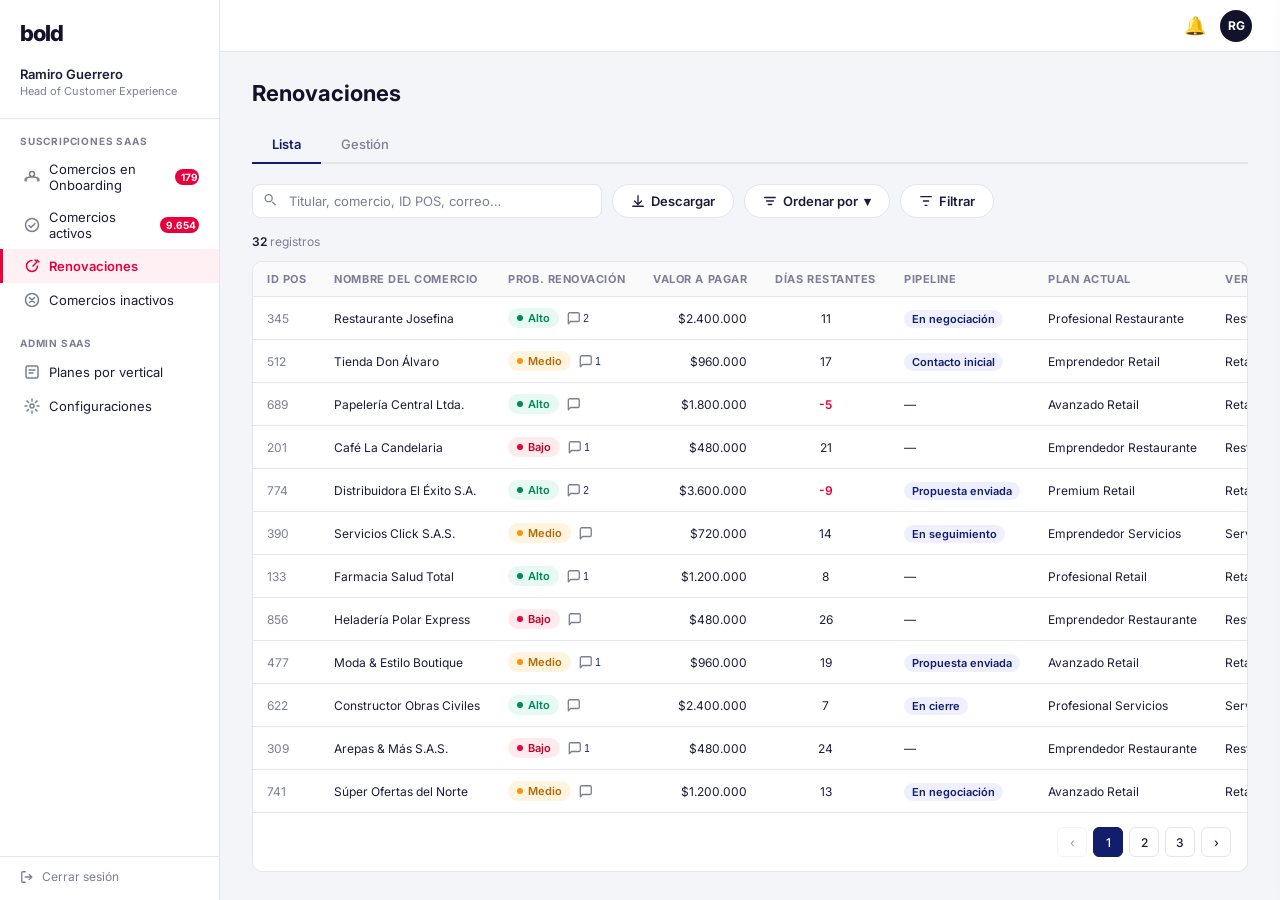
==== commit 089d1c34: "renewals-vr4 Pipeline. Select de motivos Perdida y Pipeline. Descarga filtrada." ====
--- a/index.html
+++ b/index.html
@@ -8,6 +8,7 @@
   <link href="https://fonts.googleapis.com/css2?family=Inter:wght@400;500;600;700&display=swap" rel="stylesheet" />
   <style>
     *, *::before, *::after { box-sizing: border-box; margin: 0; padding: 0; }
+    @keyframes spin { to { transform: rotate(360deg); } }
 
     :root {
       --red:       #E8003D;
@@ -910,6 +911,87 @@
     </div>
   </div>
 
+  <!-- ══════════════════════════════════════════
+       PÁGINA: CONFIGURACIONES
+  ══════════════════════════════════════════ -->
+  <div class="page" id="page-config" style="display:none; flex-direction:column; padding:28px 32px; overflow-y:auto;">
+
+    <!-- Header -->
+    <div style="display:flex;align-items:center;justify-content:space-between;margin-bottom:24px">
+      <div style="display:flex;align-items:center;gap:10px">
+        <span style="font-size:18px;color:var(--gray-text);cursor:pointer">‹</span>
+        <h1 style="font-size:22px;font-weight:700;color:var(--navy);margin:0">Configuraciones</h1>
+      </div>
+      <div id="config-header-action"></div>
+    </div>
+
+    <!-- Tabs -->
+    <div class="tabs" style="margin-bottom:0">
+      <div class="tab active" onclick="switchConfigTab('atributos',this)">Atributos</div>
+      <div class="tab" onclick="switchConfigTab('agentes',this)">Agentes CS</div>
+      <div class="tab" onclick="switchConfigTab('ejecutivos',this)">Ejecutivos comerciales</div>
+      <div class="tab" onclick="switchConfigTab('rangos',this)">Rangos de Facturación</div>
+    </div>
+    <div style="height:1px;background:var(--gray-line);margin-bottom:24px"></div>
+
+    <!-- Tab: Atributos -->
+    <div id="ctab-atributos">
+      <div class="tab-empty">
+        <svg style="width:48px;height:48px;stroke:currentColor;fill:none;stroke-width:1.2;opacity:0.35;margin-bottom:16px" viewBox="0 0 48 48"><rect x="8" y="8" width="32" height="32" rx="4"/><path d="M16 24h16M16 32h10"/><path d="M20 8v8M28 8v8"/></svg>
+        <div style="font-size:15px;font-weight:600;color:var(--text);margin-bottom:6px">Esta pantalla aún está en proceso de diseño</div>
+        <div style="font-size:13px;line-height:1.6;color:var(--gray-text)">El equipo está trabajando en ella. Pronto estará disponible.</div>
+      </div>
+    </div>
+
+    <!-- Tab: Agentes CS -->
+    <div id="ctab-agentes" style="display:none">
+      <div class="tab-empty">
+        <svg style="width:48px;height:48px;stroke:currentColor;fill:none;stroke-width:1.2;opacity:0.35;margin-bottom:16px" viewBox="0 0 48 48"><rect x="8" y="8" width="32" height="32" rx="4"/><path d="M16 24h16M16 32h10"/><path d="M20 8v8M28 8v8"/></svg>
+        <div style="font-size:15px;font-weight:600;color:var(--text);margin-bottom:6px">Esta pantalla aún está en proceso de diseño</div>
+        <div style="font-size:13px;line-height:1.6;color:var(--gray-text)">El equipo está trabajando en ella. Pronto estará disponible.</div>
+      </div>
+    </div>
+
+    <!-- Tab: Ejecutivos comerciales -->
+    <div id="ctab-ejecutivos" style="display:none">
+      <div class="tab-empty">
+        <svg style="width:48px;height:48px;stroke:currentColor;fill:none;stroke-width:1.2;opacity:0.35;margin-bottom:16px" viewBox="0 0 48 48"><rect x="8" y="8" width="32" height="32" rx="4"/><path d="M16 24h16M16 32h10"/><path d="M20 8v8M28 8v8"/></svg>
+        <div style="font-size:15px;font-weight:600;color:var(--text);margin-bottom:6px">Esta pantalla aún está en proceso de diseño</div>
+        <div style="font-size:13px;line-height:1.6;color:var(--gray-text)">El equipo está trabajando en ella. Pronto estará disponible.</div>
+      </div>
+    </div>
+
+    <!-- Tab: Rangos de Facturación -->
+    <div id="ctab-rangos" style="display:none">
+      <div style="max-width:620px">
+
+        <!-- Table -->
+        <div style="border:1px solid var(--gray-line);border-radius:8px;overflow-x:auto">
+          <table style="width:100%;min-width:520px">
+            <thead>
+              <tr>
+                <th style="width:48px;text-align:center">#</th>
+                <th>Nombre</th>
+                <th style="text-align:right">Desde</th>
+                <th style="text-align:right;width:200px">Hasta</th>
+              </tr>
+            </thead>
+            <tbody id="rangos-tbody"></tbody>
+          </table>
+        </div>
+
+        <!-- Add row -->
+        <div style="margin-top:12px;display:flex;justify-content:flex-end">
+          <button class="btn btn-outline" style="font-size:12px;padding:7px 14px;display:flex;align-items:center;gap:6px" onclick="addRango()">
+            <svg viewBox="0 0 16 16" fill="none" stroke="currentColor" stroke-width="2" stroke-linecap="round" style="width:13px;height:13px"><path d="M8 3v10M3 8h10"/></svg>
+            Agregar rango
+          </button>
+        </div>
+      </div>
+    </div>
+
+  </div><!-- /page-config -->
+
   <div class="page" id="page-renovaciones">
     <div class="page-title">Renovaciones</div>
 
@@ -927,7 +1009,7 @@
           <span class="search-icon"><svg viewBox="0 0 16 16" fill="none" stroke="currentColor" stroke-width="1.5" stroke-linecap="round" stroke-linejoin="round" style="width:14px;height:14px"><circle cx="6.5" cy="6.5" r="4"/><path d="M11 11l3 3"/></svg></span>
           <input type="text" placeholder="Titular, comercio, ID POS, correo…" oninput="filterTable(this.value)" />
         </div>
-        <button class="btn btn-outline">
+        <button class="btn btn-outline" onclick="openDownloadModal()">
           <svg viewBox="0 0 16 16" fill="none" stroke="currentColor" stroke-width="1.5" stroke-linecap="round" stroke-linejoin="round" style="width:14px;height:14px"><path d="M8 2v9M4 8l4 4 4-4M2 14h12"/></svg> Descargar
         </button>
         <div class="sort-wrap">
@@ -958,6 +1040,7 @@
               <th>Prob. renovación</th>
               <th style="text-align:right">Valor a pagar</th>
               <th style="text-align:center">Días restantes</th>
+              <th>Pipeline</th>
               <th>Plan actual</th>
               <th>Vertical</th>
               <th style="text-align:right">Antigüedad</th>
@@ -990,7 +1073,7 @@
           <span class="search-icon"><svg viewBox="0 0 16 16" fill="none" stroke="currentColor" stroke-width="1.5" stroke-linecap="round" stroke-linejoin="round" style="width:14px;height:14px"><circle cx="6.5" cy="6.5" r="4"/><path d="M11 11l3 3"/></svg></span>
           <input type="text" placeholder="Titular, comercio, ID POS, correo…" />
         </div>
-        <button class="btn btn-outline"><svg viewBox="0 0 16 16" fill="none" stroke="currentColor" stroke-width="1.5" stroke-linecap="round" stroke-linejoin="round" style="width:14px;height:14px"><path d="M8 2v9M4 8l4 4 4-4M2 14h12"/></svg> Descargar</button>
+        <button class="btn btn-outline" onclick="openDownloadModal()"><svg viewBox="0 0 16 16" fill="none" stroke="currentColor" stroke-width="1.5" stroke-linecap="round" stroke-linejoin="round" style="width:14px;height:14px"><path d="M8 2v9M4 8l4 4 4-4M2 14h12"/></svg> Descargar</button>
         <button class="btn btn-outline" onclick="openDrawer()"><svg viewBox="0 0 16 16" fill="none" stroke="currentColor" stroke-width="1.5" stroke-linecap="round" stroke-linejoin="round" style="width:14px;height:14px"><path d="M2 3h12M5 8h6M7 13h2"/></svg> Filtrar</button>
         <div style="flex:1"></div>
         <div class="month-nav">
@@ -1110,9 +1193,115 @@
 
     <!-- Tab: Historial (vacía) -->
     <div id="dtab-hist" style="display:none">
-      <div class="tab-empty">
-        <div class="icon">📋</div>
-        <p>Tab Historial de suscripciones — próximamente.</p>
+      <div style="padding:20px 0 8px">
+        <span style="font-size:13px;font-weight:600;color:var(--blue)">8 Registros</span>
+      </div>
+      <div class="table-wrap" style="border-radius:8px;border:1px solid var(--gray-line);overflow-x:auto">
+        <table style="min-width:820px">
+          <thead>
+            <tr>
+              <th>ID Susc.</th>
+              <th>Vertical</th>
+              <th>Plan</th>
+              <th style="text-align:right">Valor</th>
+              <th style="text-align:right">Fecha de inicio</th>
+              <th style="text-align:right">Fecha fin</th>
+              <th>Periodicidad</th>
+              <th>Ejecutivo</th>
+              <th>Estado</th>
+            </tr>
+          </thead>
+          <tbody>
+            <tr>
+              <td class="muted">346</td>
+              <td>Retail</td>
+              <td>Dulce Aroma Gold</td>
+              <td class="right">$150.000</td>
+              <td class="muted right">15 Ene 2026</td>
+              <td class="muted right">15 Ene 2026</td>
+              <td class="muted">Mensual</td>
+              <td class="muted">maria.lopez</td>
+              <td><span style="display:inline-flex;align-items:center;gap:5px"><span style="width:8px;height:8px;border-radius:50%;background:#FF9500;flex-shrink:0"></span>Futura</span></td>
+            </tr>
+            <tr>
+              <td class="muted">345</td>
+              <td>Restaurante</td>
+              <td>Emprendedor 3000 Silver pro</td>
+              <td class="right">$908.000</td>
+              <td class="muted right">12 Dic 2025</td>
+              <td class="muted right">12 Dic 2025</td>
+              <td class="muted">Anual</td>
+              <td class="muted">jorge.perez</td>
+              <td><span style="display:inline-flex;align-items:center;gap:5px"><span style="width:8px;height:8px;border-radius:50%;background:#00C48C;flex-shrink:0"></span>Activo</span></td>
+            </tr>
+            <tr>
+              <td class="muted">345</td>
+              <td>Retail</td>
+              <td>Emprendedor 3000 Silver pro</td>
+              <td class="right">$908.000</td>
+              <td class="muted right">12 Dic 2025</td>
+              <td class="muted right">12 Dic 2025</td>
+              <td class="muted">Anual</td>
+              <td class="muted">jorge.perez</td>
+              <td><span style="display:inline-flex;align-items:center;gap:5px"><span style="width:8px;height:8px;border-radius:50%;background:#C0143C;flex-shrink:0"></span>Bloqueada</span></td>
+            </tr>
+            <tr>
+              <td class="muted">347</td>
+              <td>Retail</td>
+              <td><span style="display:inline-flex;align-items:center;gap:6px">Pizza Rápida Bronze <span style="font-size:10px;font-weight:600;background:#E8F4FF;color:#1565C0;border:1px solid #90CAF9;border-radius:20px;padding:1px 8px;white-space:nowrap">Free trial</span></span></td>
+              <td class="right">$0</td>
+              <td class="muted right">01 Mar 2025</td>
+              <td class="muted right">01 Mar 2025</td>
+              <td class="muted">Trimestral</td>
+              <td class="muted">juan.garcia</td>
+              <td><span style="display:inline-flex;align-items:center;gap:5px"><span style="width:8px;height:8px;border-radius:50%;background:#7B7E96;flex-shrink:0"></span>Finalizada</span></td>
+            </tr>
+            <tr>
+              <td class="muted">347</td>
+              <td>Retail</td>
+              <td>Pizza Rápida Bronze</td>
+              <td class="right">$350.000</td>
+              <td class="muted right">01 Mar 2025</td>
+              <td class="muted right">01 Mar 2025</td>
+              <td class="muted">Trimestral</td>
+              <td class="muted">juan.garcia</td>
+              <td><span style="display:inline-flex;align-items:center;gap:5px"><span style="width:8px;height:8px;border-radius:50%;background:#7B7E96;flex-shrink:0"></span>Finalizada</span></td>
+            </tr>
+            <tr>
+              <td class="muted">349</td>
+              <td>Retail</td>
+              <td>Burgers y más Platinum</td>
+              <td class="right">$600.000</td>
+              <td class="muted right">05 Abr 2025</td>
+              <td class="muted right">05 Abr 2025</td>
+              <td class="muted">Anual</td>
+              <td class="muted">pedro.martinez</td>
+              <td><span style="display:inline-flex;align-items:center;gap:5px"><span style="width:8px;height:8px;border-radius:50%;background:#7B7E96;flex-shrink:0"></span>Finalizada</span></td>
+            </tr>
+            <tr>
+              <td class="muted">351</td>
+              <td>Servicios</td>
+              <td>Starter Básico</td>
+              <td class="right">$220.000</td>
+              <td class="muted right">10 Jun 2024</td>
+              <td class="muted right">10 Sep 2024</td>
+              <td class="muted">Trimestral</td>
+              <td class="muted">maria.lopez</td>
+              <td><span style="display:inline-flex;align-items:center;gap:5px"><span style="width:8px;height:8px;border-radius:50%;background:#7B7E96;flex-shrink:0"></span>Finalizada</span></td>
+            </tr>
+            <tr>
+              <td class="muted">340</td>
+              <td>Retail</td>
+              <td><span style="display:inline-flex;align-items:center;gap:6px">Plan Piloto <span style="font-size:10px;font-weight:600;background:#E8F4FF;color:#1565C0;border:1px solid #90CAF9;border-radius:20px;padding:1px 8px;white-space:nowrap">Free trial</span></span></td>
+              <td class="right">$0</td>
+              <td class="muted right">01 Ene 2024</td>
+              <td class="muted right">01 Mar 2024</td>
+              <td class="muted">Mensual</td>
+              <td class="muted">jorge.perez</td>
+              <td><span style="display:inline-flex;align-items:center;gap:5px"><span style="width:8px;height:8px;border-radius:50%;background:#7B7E96;flex-shrink:0"></span>Finalizada</span></td>
+            </tr>
+          </tbody>
+        </table>
       </div>
     </div>
 
@@ -1143,6 +1332,20 @@
       </div>
     </div>
     <div class="filter-group">
+      <label>Pipeline</label>
+      <div class="select-wrap">
+        <select id="filter-pipeline" onchange="applyFilters()">
+          <option value="">Seleccione</option>
+          <option>Contacto inicial</option>
+          <option>En seguimiento</option>
+          <option>Propuesta enviada</option>
+          <option>En negociación</option>
+          <option>Decisión pendiente</option>
+          <option>En cierre</option>
+        </select>
+      </div>
+    </div>
+    <div class="filter-group">
       <label>Probabilidad de renovación</label>
       <div class="select-wrap">
         <select><option value="">Seleccione</option><option>Alto</option><option>Medio</option><option>Bajo</option></select>
@@ -1191,6 +1394,37 @@
         <button class="estado-opt-btn ganado" id="opt-ganado"  onclick="selectEstadoOpt('ganado',this)">Ganado</button>
         <button class="estado-opt-btn perdido" id="opt-perdido" onclick="selectEstadoOpt('perdido',this)">Perdido</button>
       </div>
+      <!-- Pipeline — solo visible cuando se selecciona "En proceso" -->
+      <div id="pipeline-row" style="display:none;flex-direction:column;gap:6px">
+        <label style="font-size:11px;font-weight:600;color:var(--gray-text)">Pipeline</label>
+        <div class="select-wrap">
+          <select id="pipeline-select" style="width:100%;padding:9px 12px;border:1px solid var(--gray-line);border-radius:8px;font-size:13px;font-family:inherit;color:var(--text);background:var(--white);appearance:none;outline:none;cursor:pointer">
+            <option value="">Selecciona una etapa…</option>
+            <option value="Contacto inicial">Contacto inicial</option>
+            <option value="En seguimiento">En seguimiento</option>
+            <option value="Propuesta enviada">Propuesta enviada</option>
+            <option value="En negociación">En negociación</option>
+            <option value="Decisión pendiente">Decisión pendiente</option>
+            <option value="En cierre">En cierre</option>
+          </select>
+        </div>
+      </div>
+
+      <!-- Motivo de pérdida — solo visible cuando se selecciona "Perdido" -->
+      <div id="motivo-row" style="display:none;flex-direction:column;gap:6px">
+        <label style="font-size:11px;font-weight:600;color:var(--gray-text)">Motivo de pérdida</label>
+        <div class="select-wrap">
+          <select id="motivo-select" style="width:100%;padding:9px 12px;border:1px solid var(--gray-line);border-radius:8px;font-size:13px;font-family:inherit;color:var(--text);background:var(--white);appearance:none;outline:none;cursor:pointer">
+            <option value="">Selecciona un motivo…</option>
+            <option value="Ilocalizable">Ilocalizable</option>
+            <option value="Cambio de proveedor">Cambio de proveedor</option>
+            <option value="Precio alto">Precio alto</option>
+            <option value="Funcionalidad faltante">Funcionalidad faltante</option>
+            <option value="Cerré el negocio">Cerré el negocio</option>
+            <option value="Otro">Otro</option>
+          </select>
+        </div>
+      </div>
       <textarea id="estado-comment-input" placeholder="Agrega un comentario sobre este cambio de estado…" style="width:100%;min-height:80px;resize:vertical;border:1px solid var(--gray-line);border-radius:8px;padding:10px 12px;font-family:inherit;font-size:13px;color:var(--text);outline:none"></textarea>
     </div>
     <div style="display:flex;justify-content:flex-end;gap:8px;padding:12px 20px;border-top:1px solid var(--gray-line)">
@@ -1216,6 +1450,39 @@
 <!-- ═══════════════════════════════════════════
      PROB CHANGE MODAL
 ═══════════════════════════════════════════ -->
+<!-- ═══════════════════════════════════════════
+     DOWNLOAD MODAL
+═══════════════════════════════════════════ -->
+<div class="center-modal-backdrop" id="download-modal" onclick="closeDownloadModal(event)">
+  <div class="center-modal" style="max-width:400px">
+    <div class="center-modal-header">
+      <span class="center-modal-title">Descargar registros</span>
+      <button class="drawer-close" onclick="closeDownloadModal()">✕</button>
+    </div>
+    <div class="center-modal-body" style="gap:14px">
+      <p style="font-size:13px;color:var(--gray-text);margin:0">Selecciona el rango de fechas de vencimiento de las suscripciones que deseas exportar.</p>
+      <div style="display:grid;grid-template-columns:1fr 1fr;gap:12px">
+        <div style="display:flex;flex-direction:column;gap:6px">
+          <label style="font-size:11px;font-weight:600;color:var(--gray-text)">Fecha desde</label>
+          <input type="date" id="download-desde" style="padding:9px 12px;border:1px solid var(--gray-line);border-radius:8px;font-size:13px;font-family:inherit;color:var(--text);outline:none;cursor:pointer" onfocus="this.style.borderColor='var(--blue)'" onblur="this.style.borderColor='var(--gray-line)'" />
+        </div>
+        <div style="display:flex;flex-direction:column;gap:6px">
+          <label style="font-size:11px;font-weight:600;color:var(--gray-text)">Fecha hasta</label>
+          <input type="date" id="download-hasta" style="padding:9px 12px;border:1px solid var(--gray-line);border-radius:8px;font-size:13px;font-family:inherit;color:var(--text);outline:none;cursor:pointer" onfocus="this.style.borderColor='var(--blue)'" onblur="this.style.borderColor='var(--gray-line)'" />
+        </div>
+      </div>
+      <p id="download-error" style="font-size:12px;color:var(--red);display:none;margin:0">Por favor selecciona ambas fechas para continuar.</p>
+    </div>
+    <div style="display:flex;justify-content:flex-end;gap:8px;padding:12px 20px;border-top:1px solid var(--gray-line)">
+      <button class="btn btn-outline" style="padding:7px 16px;font-size:12px" onclick="closeDownloadModal()">Cancelar</button>
+      <button class="btn btn-primary" style="padding:7px 16px;font-size:12px;display:flex;align-items:center;gap:6px" onclick="confirmDownload()">
+        <svg viewBox="0 0 16 16" fill="none" stroke="currentColor" stroke-width="1.5" stroke-linecap="round" stroke-linejoin="round" style="width:13px;height:13px"><path d="M8 2v9M4 8l4 4 4-4M2 14h12"/></svg>
+        Descargar
+      </button>
+    </div>
+  </div>
+</div>
+
 <div class="center-modal-backdrop" id="prob-modal" onclick="closeProbModal(event)">
   <div class="center-modal" style="max-width:420px">
     <div class="center-modal-header">
@@ -1282,7 +1549,8 @@
     </div><!-- /prob-select-row -->
 
     <!-- Estado de renovación -->
-    <div style="display:flex;align-items:center;gap:6px;margin-top:10px;padding-top:10px;border-top:1px solid var(--gray-line)">
+    <div style="display:flex;flex-direction:column;gap:0;margin-top:10px;padding-top:10px;border-top:1px solid var(--gray-line)">
+    <div style="display:flex;align-items:center;gap:6px">
       <span style="font-size:11px;font-weight:600;color:var(--gray-text);white-space:nowrap">Estado de renovación:</span>
       <button id="estado-inline-btn" onclick="openEstadoModal()" style="border:none;background:none;cursor:pointer;padding:0;font-family:inherit;font-size:12px;font-weight:700"></button>
       <button class="prob-history-btn has-tip" data-tip="Historial de estado" onclick="openEstadoHistory()">
@@ -1290,7 +1558,8 @@
           <path d="M2 8a6 6 0 1 0 6-6V4"/><path d="M8 2L6 4l2 2"/><path d="M8 6v3l2 1"/>
         </svg>
       </button>
-    </div>
+    </div><!-- /fila estado+historial -->
+    </div><!-- /estado-col -->
   </div><!-- /comment-drawer-header -->
   <div class="comment-list" id="comment-list"></div>
   <div class="comment-add">
@@ -1305,38 +1574,38 @@
 <script>
   /* ── DATA ── */
   const ROWS = [
-    { id:'345', nombre:'Restaurante Josefina',       prob:'Alto',  valor:'$2.400.000', plan:'Profesional Restaurante',  vertical:'Restaurante', antiguedad:'23 meses', diasUltima:3,  venceDia:12, facturas:120,  comprobantes:345,  clasif:'Grande',  estado:'proceso', fechaGestion:null,      comentarios:[{autor:'Ana García',iniciales:'AG',fecha:'24 may 2026',texto:'Cliente muy interesado, tiene presupuesto aprobado. Confirmar llamada para el viernes.'},{autor:'Luis Pérez',iniciales:'LP',fecha:'27 may 2026',texto:'Envié propuesta actualizada con descuento del 5%. Espero respuesta.'}] },
-    { id:'512', nombre:'Tienda Don Álvaro',           prob:'Medio', valor:'$960.000',  plan:'Emprendedor Retail',        vertical:'Retail',       antiguedad:'8 meses',  diasUltima:12, venceDia:18, facturas:34,   comprobantes:91,   clasif:'Pequeño', estado:'proceso', fechaGestion:null,      comentarios:[{autor:'Carlos Ríos',iniciales:'CR',fecha:'20 may 2026',texto:'No ha respondido los últimos 2 correos. Intentar por WhatsApp.'}] },
+    { id:'345', nombre:'Restaurante Josefina',       prob:'Alto',  valor:'$2.400.000', plan:'Profesional Restaurante',  vertical:'Restaurante', antiguedad:'23 meses', diasUltima:3,  venceDia:12, facturas:120,  comprobantes:345,  clasif:'Grande',  estado:'proceso', pipeline:'En negociación', fechaGestion:null,      comentarios:[{autor:'Ana García',iniciales:'AG',fecha:'24 may 2026',texto:'Cliente muy interesado, tiene presupuesto aprobado. Confirmar llamada para el viernes.'},{autor:'Luis Pérez',iniciales:'LP',fecha:'27 may 2026',texto:'Envié propuesta actualizada con descuento del 5%. Espero respuesta.'}] },
+    { id:'512', nombre:'Tienda Don Álvaro',           prob:'Medio', valor:'$960.000',  plan:'Emprendedor Retail',        vertical:'Retail',       antiguedad:'8 meses',  diasUltima:12, venceDia:18, facturas:34,   comprobantes:91,   clasif:'Pequeño', estado:'proceso', fechaGestion:null, pipeline:'Contacto inicial',      comentarios:[{autor:'Carlos Ríos',iniciales:'CR',fecha:'20 may 2026',texto:'No ha respondido los últimos 2 correos. Intentar por WhatsApp.'}] },
     { id:'689', nombre:'Papelería Central Ltda.',     prob:'Alto',  valor:'$1.800.000', plan:'Avanzado Retail',          vertical:'Retail',       antiguedad:'36 meses', diasUltima:1,  venceDia:27, venceMes:4, facturas:210,  comprobantes:580,  clasif:'Grande',  estado:'ganado',  fechaGestion:'12 may 2026', validado:true, comentarios:[] },
-    { id:'201', nombre:'Café La Candelaria',          prob:'Bajo',  valor:'$480.000',  plan:'Emprendedor Restaurante',   vertical:'Restaurante',  antiguedad:'5 meses',  diasUltima:28, venceDia:22, facturas:12,   comprobantes:29,   clasif:'Pequeño', estado:'perdido', fechaGestion:'08 may 2026', comentarios:[{autor:'Ana García',iniciales:'AG',fecha:'08 may 2026',texto:'Cliente decidió no renovar por problemas de caja. Registrar como perdido.'}] },
-    { id:'774', nombre:'Distribuidora El Éxito S.A.', prob:'Alto',  valor:'$3.600.000', plan:'Premium Retail',           vertical:'Retail',       antiguedad:'48 meses', diasUltima:2,  venceDia:23, venceMes:4, facturas:430,  comprobantes:1120, clasif:'Grande',  estado:'proceso', fechaGestion:null,      comentarios:[{autor:'Luis Pérez',iniciales:'LP',fecha:'25 may 2026',texto:'Cliente VIP. Agendar visita presencial antes del vencimiento.'},{autor:'María Torres',iniciales:'MT',fecha:'28 may 2026',texto:'Visita confirmada para el 2 de junio.'}] },
-    { id:'390', nombre:'Servicios Click S.A.S.',      prob:'Medio', valor:'$720.000',  plan:'Emprendedor Servicios',     vertical:'Servicios',    antiguedad:'14 meses', diasUltima:7,  venceDia:15, facturas:55,   comprobantes:130,  clasif:'Mediano', estado:'proceso', fechaGestion:null,      comentarios:[] },
+    { id:'201', nombre:'Café La Candelaria',          prob:'Bajo',  valor:'$480.000',  plan:'Emprendedor Restaurante',   vertical:'Restaurante',  antiguedad:'5 meses',  diasUltima:28, venceDia:22, facturas:12,   comprobantes:29,   clasif:'Pequeño', estado:'perdido', fechaGestion:'08 may 2026', motivoPerdida:'Cerré el negocio', comentarios:[{autor:'Ana García',iniciales:'AG',fecha:'08 may 2026',texto:'Cliente decidió no renovar por problemas de caja. Registrar como perdido.'}] },
+    { id:'774', nombre:'Distribuidora El Éxito S.A.', prob:'Alto',  valor:'$3.600.000', plan:'Premium Retail',           vertical:'Retail',       antiguedad:'48 meses', diasUltima:2,  venceDia:23, venceMes:4, facturas:430,  comprobantes:1120, clasif:'Grande',  estado:'proceso', pipeline:'Propuesta enviada', fechaGestion:null,      comentarios:[{autor:'Luis Pérez',iniciales:'LP',fecha:'25 may 2026',texto:'Cliente VIP. Agendar visita presencial antes del vencimiento.'},{autor:'María Torres',iniciales:'MT',fecha:'28 may 2026',texto:'Visita confirmada para el 2 de junio.'}] },
+    { id:'390', nombre:'Servicios Click S.A.S.',      prob:'Medio', valor:'$720.000',  plan:'Emprendedor Servicios',     vertical:'Servicios',    antiguedad:'14 meses', diasUltima:7,  venceDia:15, facturas:55,   comprobantes:130,  clasif:'Mediano', estado:'proceso', fechaGestion:null, pipeline:'En seguimiento',      comentarios:[] },
     { id:'133', nombre:'Farmacia Salud Total',        prob:'Alto',  valor:'$1.200.000', plan:'Profesional Retail',       vertical:'Retail',       antiguedad:'29 meses', diasUltima:4,  venceDia:9,  facturas:180,  comprobantes:412,  clasif:'Grande',  estado:'ganado',  fechaGestion:'15 may 2026', validado:true, comentarios:[{autor:'Carlos Ríos',iniciales:'CR',fecha:'15 may 2026',texto:'Renovó sin inconvenientes. Muy satisfecho con el servicio.'}] },
-    { id:'856', nombre:'Heladería Polar Express',     prob:'Bajo',  valor:'$480.000',  plan:'Emprendedor Restaurante',   vertical:'Restaurante',  antiguedad:'3 meses',  diasUltima:31, venceDia:27, facturas:8,    comprobantes:18,   clasif:'Pequeño', estado:'perdido', fechaGestion:'03 may 2026', comentarios:[] },
-    { id:'477', nombre:'Moda & Estilo Boutique',      prob:'Medio', valor:'$960.000',  plan:'Avanzado Retail',           vertical:'Retail',       antiguedad:'17 meses', diasUltima:5,  venceDia:20, facturas:75,   comprobantes:190,  clasif:'Mediano', estado:'proceso', fechaGestion:null,      comentarios:[{autor:'Ana García',iniciales:'AG',fecha:'22 may 2026',texto:'Interesada en upgrade al plan Premium. Enviar cotización.'}] },
-    { id:'622', nombre:'Constructor Obras Civiles',   prob:'Alto',  valor:'$2.400.000', plan:'Profesional Servicios',    vertical:'Servicios',    antiguedad:'40 meses', diasUltima:1,  venceDia:8,  facturas:290,  comprobantes:740,  clasif:'Grande',  estado:'proceso', fechaGestion:null,      comentarios:[] },
-    { id:'309', nombre:'Arepas & Más S.A.S.',         prob:'Bajo',  valor:'$480.000',  plan:'Emprendedor Restaurante',   vertical:'Restaurante',  antiguedad:'6 meses',  diasUltima:19, venceDia:25, facturas:20,   comprobantes:44,   clasif:'Pequeño', estado:'perdido', fechaGestion:'10 may 2026', comentarios:[{autor:'Luis Pérez',iniciales:'LP',fecha:'10 may 2026',texto:'No pudo costear la renovación este ciclo. Seguimiento en 3 meses.'}] },
-    { id:'741', nombre:'Súper Ofertas del Norte',     prob:'Medio', valor:'$1.200.000', plan:'Avanzado Retail',          vertical:'Retail',       antiguedad:'21 meses', diasUltima:6,  venceDia:14, facturas:140,  comprobantes:360,  clasif:'Mediano', estado:'proceso', fechaGestion:null,      comentarios:[] },
+    { id:'856', nombre:'Heladería Polar Express',     prob:'Bajo',  valor:'$480.000',  plan:'Emprendedor Restaurante',   vertical:'Restaurante',  antiguedad:'3 meses',  diasUltima:31, venceDia:27, facturas:8,    comprobantes:18,   clasif:'Pequeño', estado:'perdido', fechaGestion:'03 may 2026', motivoPerdida:'Ilocalizable', comentarios:[] },
+    { id:'477', nombre:'Moda & Estilo Boutique',      prob:'Medio', valor:'$960.000',  plan:'Avanzado Retail',           vertical:'Retail',       antiguedad:'17 meses', diasUltima:5,  venceDia:20, facturas:75,   comprobantes:190,  clasif:'Mediano', estado:'proceso', fechaGestion:null, pipeline:'Propuesta enviada',      comentarios:[{autor:'Ana García',iniciales:'AG',fecha:'22 may 2026',texto:'Interesada en upgrade al plan Premium. Enviar cotización.'}] },
+    { id:'622', nombre:'Constructor Obras Civiles',   prob:'Alto',  valor:'$2.400.000', plan:'Profesional Servicios',    vertical:'Servicios',    antiguedad:'40 meses', diasUltima:1,  venceDia:8,  facturas:290,  comprobantes:740,  clasif:'Grande',  estado:'proceso', fechaGestion:null, pipeline:'En cierre',      comentarios:[] },
+    { id:'309', nombre:'Arepas & Más S.A.S.',         prob:'Bajo',  valor:'$480.000',  plan:'Emprendedor Restaurante',   vertical:'Restaurante',  antiguedad:'6 meses',  diasUltima:19, venceDia:25, facturas:20,   comprobantes:44,   clasif:'Pequeño', estado:'perdido', fechaGestion:'10 may 2026', motivoPerdida:'Precio alto', comentarios:[{autor:'Luis Pérez',iniciales:'LP',fecha:'10 may 2026',texto:'No pudo costear la renovación este ciclo. Seguimiento en 3 meses.'}] },
+    { id:'741', nombre:'Súper Ofertas del Norte',     prob:'Medio', valor:'$1.200.000', plan:'Avanzado Retail',          vertical:'Retail',       antiguedad:'21 meses', diasUltima:6,  venceDia:14, facturas:140,  comprobantes:360,  clasif:'Mediano', estado:'proceso', fechaGestion:null, pipeline:'En negociación',      comentarios:[] },
     { id:'188', nombre:'Consultora Legal Andina',     prob:'Alto',  valor:'$1.800.000', plan:'Profesional Servicios',    vertical:'Servicios',    antiguedad:'31 meses', diasUltima:2,  venceDia:10, facturas:200,  comprobantes:510,  clasif:'Grande',  estado:'ganado',  fechaGestion:'18 may 2026', comentarios:[{autor:'María Torres',iniciales:'MT',fecha:'18 may 2026',texto:'Renovó y amplió usuarios del plan. Excelente cliente.'}] },
     { id:'523', nombre:'Librería El Saber',           prob:'Medio', valor:'$720.000',  plan:'Emprendedor Retail',        vertical:'Retail',       antiguedad:'11 meses', diasUltima:10, venceDia:28, facturas:45,   comprobantes:108,  clasif:'Pequeño', estado:'proceso', fechaGestion:null,      comentarios:[] },
-    { id:'965', nombre:'Clínica Vida Sana IPS',       prob:'Alto',  valor:'$3.600.000', plan:'Premium Servicios',        vertical:'Servicios',    antiguedad:'52 meses', diasUltima:1,  venceDia:16, venceMes:4, facturas:510,  comprobantes:1340, clasif:'Grande',  estado:'proceso', fechaGestion:null,      comentarios:[{autor:'Carlos Ríos',iniciales:'CR',fecha:'26 may 2026',texto:'Director financiero solicita reunión para revisar condiciones del plan Premium.'}] },
-    { id:'844', nombre:'Panadería La Espiga de Oro',  prob:'Bajo',  valor:'$480.000',  plan:'Emprendedor Restaurante',   vertical:'Restaurante',  antiguedad:'4 meses',  diasUltima:22, venceDia:19, facturas:15,   comprobantes:33,   clasif:'Pequeño', estado:'perdido', fechaGestion:'05 may 2026', comentarios:[] },
-    { id:'271', nombre:'Electrónica Futuro S.A.',     prob:'Alto',  valor:'$2.400.000', plan:'Avanzado Retail',          vertical:'Retail',       antiguedad:'44 meses', diasUltima:3,  venceDia:7,  facturas:320,  comprobantes:870,  clasif:'Grande',  estado:'proceso', fechaGestion:null,      comentarios:[] },
-    { id:'618', nombre:'Transporte Rápido Ltda.',     prob:'Medio', valor:'$960.000',  plan:'Emprendedor Servicios',     vertical:'Servicios',    antiguedad:'16 meses', diasUltima:8,  venceDia:23, facturas:62,   comprobantes:155,  clasif:'Mediano', estado:'proceso', fechaGestion:null,      comentarios:[{autor:'Ana García',iniciales:'AG',fecha:'21 may 2026',texto:'Solicita descuento por pronto pago. Escalar a gerencia.'}] },
+    { id:'965', nombre:'Clínica Vida Sana IPS',       prob:'Alto',  valor:'$3.600.000', plan:'Premium Servicios',        vertical:'Servicios',    antiguedad:'52 meses', diasUltima:1,  venceDia:16, venceMes:4, facturas:510,  comprobantes:1340, clasif:'Grande',  estado:'proceso', pipeline:'En cierre', fechaGestion:null,      comentarios:[{autor:'Carlos Ríos',iniciales:'CR',fecha:'26 may 2026',texto:'Director financiero solicita reunión para revisar condiciones del plan Premium.'}] },
+    { id:'844', nombre:'Panadería La Espiga de Oro',  prob:'Bajo',  valor:'$480.000',  plan:'Emprendedor Restaurante',   vertical:'Restaurante',  antiguedad:'4 meses',  diasUltima:22, venceDia:19, facturas:15,   comprobantes:33,   clasif:'Pequeño', estado:'perdido', fechaGestion:'05 may 2026', motivoPerdida:'Funcionalidad faltante', comentarios:[] },
+    { id:'271', nombre:'Electrónica Futuro S.A.',     prob:'Alto',  valor:'$2.400.000', plan:'Avanzado Retail',          vertical:'Retail',       antiguedad:'44 meses', diasUltima:3,  venceDia:7,  facturas:320,  comprobantes:870,  clasif:'Grande',  estado:'proceso', fechaGestion:null, pipeline:'En cierre',      comentarios:[] },
+    { id:'618', nombre:'Transporte Rápido Ltda.',     prob:'Medio', valor:'$960.000',  plan:'Emprendedor Servicios',     vertical:'Servicios',    antiguedad:'16 meses', diasUltima:8,  venceDia:23, facturas:62,   comprobantes:155,  clasif:'Mediano', estado:'proceso', fechaGestion:null, pipeline:'En negociación',      comentarios:[{autor:'Ana García',iniciales:'AG',fecha:'21 may 2026',texto:'Solicita descuento por pronto pago. Escalar a gerencia.'}] },
     { id:'453', nombre:'Ferretería Los Tornillos',    prob:'Bajo',  valor:'$720.000',  plan:'Emprendedor Retail',        vertical:'Retail',       antiguedad:'7 meses',  diasUltima:15, venceDia:29, facturas:28,   comprobantes:66,   clasif:'Pequeño', estado:'proceso', fechaGestion:null,      comentarios:[] },
     { id:'730', nombre:'Instituto de Idiomas Global', prob:'Alto',  valor:'$1.800.000', plan:'Profesional Servicios',    vertical:'Servicios',    antiguedad:'33 meses', diasUltima:2,  venceDia:6,  facturas:230,  comprobantes:590,  clasif:'Grande',  estado:'ganado',  fechaGestion:'20 may 2026', comentarios:[{autor:'Luis Pérez',iniciales:'LP',fecha:'20 may 2026',texto:'Renovó anticipado. Aplicar descuento fidelidad del 8%.'}] },
     { id:'192', nombre:'Restaurante Mar Azul',        prob:'Medio', valor:'$1.200.000', plan:'Avanzado Restaurante',     vertical:'Restaurante',  antiguedad:'19 meses', diasUltima:9,  venceDia:16, facturas:100,  comprobantes:260,  clasif:'Mediano', estado:'proceso', fechaGestion:null,      comentarios:[] },
     { id:'867', nombre:'Minimercado La Esquina',      prob:'Bajo',  valor:'$480.000',  plan:'Emprendedor Retail',        vertical:'Retail',       antiguedad:'2 meses',  diasUltima:25, venceDia:30, facturas:9,    comprobantes:22,   clasif:'Pequeño', estado:'proceso', fechaGestion:null,      comentarios:[] },
-    { id:'544', nombre:'Óptica Visión Clara',         prob:'Alto',  valor:'$1.200.000', plan:'Profesional Retail',       vertical:'Retail',       antiguedad:'26 meses', diasUltima:4,  venceDia:11, facturas:160,  comprobantes:420,  clasif:'Grande',  estado:'proceso', fechaGestion:null,      comentarios:[{autor:'María Torres',iniciales:'MT',fecha:'23 may 2026',texto:'Muy activo en uso de la plataforma. Alta probabilidad de renovación.'}] },
+    { id:'544', nombre:'Óptica Visión Clara',         prob:'Alto',  valor:'$1.200.000', plan:'Profesional Retail',       vertical:'Retail',       antiguedad:'26 meses', diasUltima:4,  venceDia:11, facturas:160,  comprobantes:420,  clasif:'Grande',  estado:'proceso', fechaGestion:null, pipeline:'Propuesta enviada',      comentarios:[{autor:'María Torres',iniciales:'MT',fecha:'23 may 2026',texto:'Muy activo en uso de la plataforma. Alta probabilidad de renovación.'}] },
     { id:'376', nombre:'Agencia de Viajes Xplora',    prob:'Medio', valor:'$960.000',  plan:'Emprendedor Servicios',     vertical:'Servicios',    antiguedad:'13 meses', diasUltima:11, venceDia:24, facturas:52,   comprobantes:125,  clasif:'Mediano', estado:'proceso', fechaGestion:null,      comentarios:[] },
-    { id:'811', nombre:'Tostadora Café de Origen',    prob:'Bajo',  valor:'$480.000',  plan:'Emprendedor Restaurante',   vertical:'Restaurante',  antiguedad:'5 meses',  diasUltima:18, venceDia:26, facturas:11,   comprobantes:26,   clasif:'Pequeño', estado:'perdido', fechaGestion:'01 may 2026', comentarios:[] },
-    { id:'659', nombre:'Constructora Cimientos S.A.', prob:'Alto',  valor:'$3.600.000', plan:'Premium Servicios',        vertical:'Servicios',    antiguedad:'55 meses', diasUltima:1,  venceDia:2,  facturas:480,  comprobantes:1200, clasif:'Grande',  estado:'proceso', fechaGestion:null,      comentarios:[{autor:'Carlos Ríos',iniciales:'CR',fecha:'27 may 2026',texto:'Contrato multianual en negociación. Coordinar con equipo jurídico.'}] },
+    { id:'811', nombre:'Tostadora Café de Origen',    prob:'Bajo',  valor:'$480.000',  plan:'Emprendedor Restaurante',   vertical:'Restaurante',  antiguedad:'5 meses',  diasUltima:18, venceDia:26, facturas:11,   comprobantes:26,   clasif:'Pequeño', estado:'perdido', fechaGestion:'01 may 2026', motivoPerdida:'Ilocalizable', comentarios:[] },
+    { id:'659', nombre:'Constructora Cimientos S.A.', prob:'Alto',  valor:'$3.600.000', plan:'Premium Servicios',        vertical:'Servicios',    antiguedad:'55 meses', diasUltima:1,  venceDia:2,  facturas:480,  comprobantes:1200, clasif:'Grande',  estado:'proceso', fechaGestion:null, pipeline:'En negociación',      comentarios:[{autor:'Carlos Ríos',iniciales:'CR',fecha:'27 may 2026',texto:'Contrato multianual en negociación. Coordinar con equipo jurídico.'}] },
     { id:'283', nombre:'Droguería Pronto Alivio',     prob:'Medio', valor:'$720.000',  plan:'Emprendedor Retail',        vertical:'Retail',       antiguedad:'10 meses', diasUltima:13, venceDia:21, facturas:40,   comprobantes:98,   clasif:'Pequeño', estado:'proceso', fechaGestion:null,      comentarios:[] },
     { id:'497', nombre:'Spa & Wellness Center',       prob:'Alto',  valor:'$1.800.000', plan:'Profesional Servicios',    vertical:'Servicios',    antiguedad:'27 meses', diasUltima:3,  venceDia:4,  facturas:195,  comprobantes:500,  clasif:'Grande',  estado:'ganado',  fechaGestion:'22 may 2026', validado:true, comentarios:[{autor:'Ana García',iniciales:'AG',fecha:'22 may 2026',texto:'Renovación exitosa. Cliente solicitó capacitación adicional.'}] },
     { id:'922', nombre:'Muebles Diseño y Arte',       prob:'Bajo',  valor:'$960.000',  plan:'Avanzado Retail',           vertical:'Retail',       antiguedad:'9 meses',  diasUltima:20, venceDia:17, facturas:38,   comprobantes:92,   clasif:'Mediano', estado:'proceso', fechaGestion:null,      comentarios:[] },
-    { id:'165', nombre:'Colegio Nuevos Horizontes',   prob:'Alto',  valor:'$2.400.000', plan:'Profesional Servicios',    vertical:'Servicios',    antiguedad:'38 meses', diasUltima:2,  venceDia:13, facturas:260,  comprobantes:680,  clasif:'Grande',  estado:'proceso', fechaGestion:null,      comentarios:[{autor:'Luis Pérez',iniciales:'LP',fecha:'28 may 2026',texto:'Rector muy comprometido con la herramienta. Renovación casi segura.'}] },
+    { id:'165', nombre:'Colegio Nuevos Horizontes',   prob:'Alto',  valor:'$2.400.000', plan:'Profesional Servicios',    vertical:'Servicios',    antiguedad:'38 meses', diasUltima:2,  venceDia:13, facturas:260,  comprobantes:680,  clasif:'Grande',  estado:'proceso', fechaGestion:null, pipeline:'Decisión pendiente',      comentarios:[{autor:'Luis Pérez',iniciales:'LP',fecha:'28 may 2026',texto:'Rector muy comprometido con la herramienta. Renovación casi segura.'}] },
     { id:'708', nombre:'Asadero El Rincón Paisa',     prob:'Medio', valor:'$720.000',  plan:'Emprendedor Restaurante',   vertical:'Restaurante',  antiguedad:'12 meses', diasUltima:7,  venceDia:31, facturas:58,   comprobantes:138,  clasif:'Mediano', estado:'proceso', fechaGestion:null,      comentarios:[] },
-    { id:'334', nombre:'Deportes Power Gym',          prob:'Bajo',  valor:'$480.000',  plan:'Emprendedor Servicios',     vertical:'Servicios',    antiguedad:'4 meses',  diasUltima:24, venceDia:27, facturas:14,   comprobantes:31,   clasif:'Pequeño', estado:'perdido', fechaGestion:'07 may 2026', comentarios:[] },
+    { id:'334', nombre:'Deportes Power Gym',          prob:'Bajo',  valor:'$480.000',  plan:'Emprendedor Servicios',     vertical:'Servicios',    antiguedad:'4 meses',  diasUltima:24, venceDia:27, facturas:14,   comprobantes:31,   clasif:'Pequeño', estado:'perdido', fechaGestion:'07 may 2026', motivoPerdida:'Cambio de proveedor', comentarios:[] },
   ];
 
   const PAGE_SIZE = 12;
@@ -1380,6 +1649,7 @@
         <td><span style="display:inline-flex;align-items:center;gap:0">${probChip(r.prob)}${commentBtn}</span></td>
         <td class="right">${r.valor}</td>
         <td style="text-align:center">${diasHtml}</td>
+        <td>${r.pipeline ? `<span style="font-size:11px;font-weight:600;color:var(--blue);background:#EEF0FF;border-radius:20px;padding:2px 8px;white-space:nowrap">${r.pipeline}</span>` : '<span class="muted">—</span>'}</td>
         <td>${r.plan}</td>
         <td>${r.vertical}</td>
         <td class="muted right">${r.antiguedad}</td>
@@ -1401,14 +1671,25 @@
     document.getElementById('btn-next').disabled = currentPage >= totalPages;
   }
 
+  let searchQuery = '';
+
   function filterTable(q) {
-    const query = q.toLowerCase();
-    filtered = ROWS.filter(r =>
-      r.id.includes(query) ||
-      r.nombre.toLowerCase().includes(query) ||
-      r.vertical.toLowerCase().includes(query) ||
-      r.plan.toLowerCase().includes(query)
-    );
+    searchQuery = q;
+    applyFilters();
+  }
+
+  function applyFilters() {
+    const query    = searchQuery.toLowerCase();
+    const pipeline = (document.getElementById('filter-pipeline')?.value || '').toLowerCase();
+    filtered = ROWS.filter(r => {
+      const matchText = !query ||
+        r.id.includes(query) ||
+        r.nombre.toLowerCase().includes(query) ||
+        r.vertical.toLowerCase().includes(query) ||
+        r.plan.toLowerCase().includes(query);
+      const matchPipeline = !pipeline || (r.pipeline || '').toLowerCase() === pipeline;
+      return matchText && matchPipeline;
+    });
     currentPage = 1;
     renderTable();
   }
@@ -1435,9 +1716,85 @@
     el.classList.add('active');
     const label = el.textContent.trim();
     const isRenovaciones = label.startsWith('Renovaciones');
+    const isConfig       = label.startsWith('Configuraciones');
     document.getElementById('page-renovaciones').style.display = isRenovaciones ? '' : 'none';
-    const emptyPage = document.getElementById('page-empty');
-    emptyPage.style.display = isRenovaciones ? 'none' : 'flex';
+    document.getElementById('page-config').style.display       = isConfig ? 'flex' : 'none';
+    document.getElementById('page-empty').style.display        = (!isRenovaciones && !isConfig) ? 'flex' : 'none';
+  }
+
+  /* ── CONFIG TABS ── */
+  function switchConfigTab(tab, el) {
+    document.querySelectorAll('#page-config .tabs .tab').forEach(t => t.classList.remove('active'));
+    el.classList.add('active');
+    ['atributos','agentes','ejecutivos','rangos'].forEach(id => {
+      document.getElementById('ctab-' + id).style.display = id === tab ? '' : 'none';
+    });
+  }
+
+  /* ── RANGOS DE FACTURACIÓN ── */
+  const RANGOS = [
+    { nombre:'🔴 $0',         hasta: 0          },
+    { nombre:'🟡 $1-3M',      hasta: 3000000     },
+    { nombre:'💰 $3-10M',     hasta: 10000000    },
+    { nombre:'🚀 $10-25M',    hasta: 25000000    },
+    { nombre:'🚀 $25-70M',    hasta: 70000000    },
+    { nombre:'🐘 $70M o más', hasta: Infinity    },
+  ];
+
+  function formatNum(n) {
+    if (n === Infinity || n === null) return '∞';
+    return n.toLocaleString('es-CO');
+  }
+
+  function renderRangos() {
+    const tbody = document.getElementById('rangos-tbody');
+    if (!tbody) return;
+    tbody.innerHTML = RANGOS.map((r, i) => {
+      const desde = i === 0 ? 0 : (RANGOS[i-1].hasta === Infinity ? '∞' : RANGOS[i-1].hasta + 1);
+      const isLast = i === RANGOS.length - 1;
+      return `
+        <tr>
+          <td style="text-align:center;color:var(--gray-text)">${i}</td>
+          <td>
+            <input value="${r.nombre}" onchange="RANGOS[${i}].nombre=this.value;renderRangos()"
+              style="border:1px solid transparent;border-radius:6px;padding:4px 8px;font-family:inherit;font-size:13px;width:100%;outline:none;background:none"
+              onfocus="this.style.borderColor='var(--blue)';this.style.background='#fff'"
+              onblur="this.style.borderColor='transparent';this.style.background='none'" />
+          </td>
+          <td style="text-align:right;color:var(--gray-text);padding-right:16px">${formatNum(desde)}</td>
+          <td style="text-align:right">
+            ${isLast
+              ? `<span style="color:var(--gray-text);padding-right:16px;font-size:15px">∞</span>`
+              : `<input type="text" value="${formatNum(r.hasta)}"
+                  onchange="updateHasta(${i}, this.value)"
+                  style="border:1px solid transparent;border-radius:6px;padding:4px 8px;font-family:inherit;font-size:13px;width:130px;text-align:right;outline:none;background:none"
+                  onfocus="this.style.borderColor='var(--blue)';this.style.background='#fff'"
+                  onblur="this.style.borderColor='transparent';this.style.background='none'" />`
+            }
+            ${RANGOS.length > 2 ? `<button onclick="removeRango(${i})" style="border:none;background:none;cursor:pointer;color:var(--gray-text);padding:4px;border-radius:4px;vertical-align:middle;margin-left:4px" title="Eliminar">
+              <svg viewBox="0 0 16 16" fill="none" stroke="currentColor" stroke-width="1.5" stroke-linecap="round" stroke-linejoin="round" style="width:14px;height:14px"><path d="M3 4h10M6 4V3h4v1M5 4l.5 9h5L11 4"/></svg>
+            </button>` : ''}
+          </td>
+        </tr>`;
+    }).join('');
+  }
+
+  function updateHasta(i, val) {
+    const n = parseInt(val.replace(/\./g,'').replace(/,/g,''), 10);
+    if (!isNaN(n)) { RANGOS[i].hasta = n; renderRangos(); }
+  }
+
+  function addRango() {
+    const lastFinite = RANGOS.slice(0,-1).at(-1)?.hasta ?? 0;
+    const newHasta = lastFinite + 1000000;
+    RANGOS.splice(RANGOS.length - 1, 0, { nombre: '✏️ Nuevo rango', hasta: newHasta });
+    renderRangos();
+  }
+
+  function removeRango(i) {
+    if (RANGOS.length <= 2) return;
+    RANGOS.splice(i, 1);
+    renderRangos();
   }
 
   /* ── DRAWER ── */
@@ -1557,7 +1914,12 @@
           <span class="card-plan" style="flex:1" title="${r.plan}">${r.plan}</span>
         </div>
         <div class="card-footer">
-          ${showFecha ? `<span class="card-fecha-gestion">${r.estado==='ganado'?'Ganado':'Perdido'}: ${r.fechaGestion}</span>` : '<span></span>'}
+          ${showFecha
+            ? `<span class="card-fecha-gestion">${r.estado==='ganado'?'Ganado':'Perdido'}: ${r.fechaGestion}</span>`
+            : r.pipeline
+              ? `<span style="font-size:10px;font-weight:600;color:var(--blue);background:#EEF0FF;border-radius:20px;padding:2px 7px;white-space:nowrap;overflow:hidden;text-overflow:ellipsis;max-width:120px">${r.pipeline}</span>`
+              : '<span></span>'
+          }
           <button class="card-comment-btn" onclick="event.stopPropagation();openComments('${r.id}')" title="Comentarios">
             ${I.comment}
             ${r.comentarios.length ? `<span style="font-size:10px;margin-left:2px;color:var(--blue)">${r.comentarios.length}</span>` : ''}
@@ -1605,7 +1967,7 @@
     document.getElementById('comment-importante').checked = !!r.importante;
     const showImportante = !hideImportante && r.estado === 'proceso';
     document.getElementById('importante-label').style.visibility = showImportante ? 'visible' : 'hidden';
-    updateEstadoInlineBtn(r.estado);
+    updateEstadoInlineBtn(r.estado, r.motivoPerdida, r.pipeline);
     updateProbInlineBtn(r.prob);
     renderCommentList(r.comentarios);
     document.getElementById('comment-drawer').classList.add('open');
@@ -1726,24 +2088,24 @@
   /* ── ESTADO MODAL ── */
   const ESTADO_HISTORY = {
     '345': [
-      { iniciales:'AG', autor:'Ana García',      fecha:'10 abr 2026', estado:'proceso', comentario:'Iniciando seguimiento. Cliente en etapa de evaluación del presupuesto.' },
-      { iniciales:'LP', autor:'Luis Pérez',      fecha:'15 may 2026', estado:'proceso', comentario:'Mantener en proceso. Propuesta enviada, esperando respuesta del director financiero.' },
+      { iniciales:'AG', autor:'Ana García',      fecha:'10 abr 2026', estado:'proceso', pipeline:'Contacto inicial',  comentario:'Iniciando seguimiento. Cliente en etapa de evaluación del presupuesto.' },
+      { iniciales:'LP', autor:'Luis Pérez',      fecha:'15 may 2026', estado:'proceso', pipeline:'En negociación',    comentario:'Mantener en proceso. Propuesta enviada, esperando respuesta del director financiero.' },
     ],
     '774': [
-      { iniciales:'MT', autor:'María Torres',    fecha:'01 mar 2026', estado:'proceso', comentario:'Cliente VIP asignado a seguimiento prioritario.' },
-      { iniciales:'LP', autor:'Luis Pérez',      fecha:'10 may 2026', estado:'proceso', comentario:'Visita presencial programada. Alta probabilidad de cierre.' },
+      { iniciales:'MT', autor:'María Torres',    fecha:'01 mar 2026', estado:'proceso', pipeline:'En seguimiento',    comentario:'Cliente VIP asignado a seguimiento prioritario.' },
+      { iniciales:'LP', autor:'Luis Pérez',      fecha:'10 may 2026', estado:'proceso', pipeline:'Propuesta enviada', comentario:'Visita presencial programada. Alta probabilidad de cierre.' },
     ],
     '133': [
-      { iniciales:'AG', autor:'Ana García',      fecha:'05 abr 2026', estado:'proceso', comentario:'Cliente activo, responde rápido. Buen candidato para renovación anticipada.' },
-      { iniciales:'CR', autor:'Carlos Ríos',     fecha:'15 may 2026', estado:'ganado',  comentario:'Renovó sin inconvenientes. Pagó de contado. Registrar como ganado.' },
+      { iniciales:'AG', autor:'Ana García',      fecha:'05 abr 2026', estado:'proceso', pipeline:'En seguimiento',    comentario:'Cliente activo, responde rápido. Buen candidato para renovación anticipada.' },
+      { iniciales:'CR', autor:'Carlos Ríos',     fecha:'15 may 2026', estado:'ganado',                               comentario:'Renovó sin inconvenientes. Pagó de contado. Registrar como ganado.' },
     ],
     '188': [
-      { iniciales:'MT', autor:'María Torres',    fecha:'12 abr 2026', estado:'proceso', comentario:'Primera llamada realizada. Cliente interesado en mantener el plan.' },
-      { iniciales:'MT', autor:'María Torres',    fecha:'18 may 2026', estado:'ganado',  comentario:'Renovó y amplió usuarios. Solicitar caso de éxito para marketing.' },
+      { iniciales:'MT', autor:'María Torres',    fecha:'12 abr 2026', estado:'proceso', pipeline:'Contacto inicial',  comentario:'Primera llamada realizada. Cliente interesado en mantener el plan.' },
+      { iniciales:'MT', autor:'María Torres',    fecha:'18 may 2026', estado:'ganado',                               comentario:'Renovó y amplió usuarios. Solicitar caso de éxito para marketing.' },
     ],
     '201': [
-      { iniciales:'AG', autor:'Ana García',      fecha:'20 abr 2026', estado:'proceso', comentario:'Cliente con señales de baja, contactar urgente.' },
-      { iniciales:'AG', autor:'Ana García',      fecha:'08 may 2026', estado:'perdido', comentario:'Cliente decidió no renovar por problemas de caja. Registrar como perdido.' },
+      { iniciales:'AG', autor:'Ana García',      fecha:'20 abr 2026', estado:'proceso', pipeline:'En seguimiento',    comentario:'Cliente con señales de baja, contactar urgente.' },
+      { iniciales:'AG', autor:'Ana García',      fecha:'08 may 2026', estado:'perdido', motivo:'Cerré el negocio',    comentario:'Cliente decidió no renovar por problemas de caja. Registrar como perdido.' },
     ],
   };
   let selectedEstadoOpt = 'proceso';
@@ -1751,11 +2113,28 @@
   const ESTADO_LABELS = { proceso:'En proceso', ganado:'Ganado', perdido:'Perdido' };
   const ESTADO_COLORS = { proceso: 'var(--blue)', ganado: '#00875A', perdido: 'var(--red)' };
 
-  function updateEstadoInlineBtn(estado) {
+  function updateEstadoInlineBtn(estado, motivo, pipeline) {
     const btn = document.getElementById('estado-inline-btn');
     if (!btn) return;
     btn.textContent = ESTADO_LABELS[estado] || estado;
     btn.style.color = ESTADO_COLORS[estado] || 'var(--text)';
+    const estadoRow = btn.closest('div[style*="border-top"]');
+
+    // Motivo de pérdida — segunda línea
+    let motivoEl = document.getElementById('motivo-inline');
+    if (estado === 'perdido' && motivo) {
+      if (!motivoEl) { motivoEl = document.createElement('div'); motivoEl.id = 'motivo-inline'; if (estadoRow) estadoRow.appendChild(motivoEl); }
+      motivoEl.style.cssText = 'font-size:11px;font-weight:600;color:var(--white);background:var(--red);border-radius:6px;padding:3px 10px;display:inline-block;width:fit-content;margin-top:6px';
+      motivoEl.textContent = motivo;
+    } else if (motivoEl) { motivoEl.remove(); }
+
+    // Pipeline — segunda línea
+    let pipelineEl = document.getElementById('pipeline-inline');
+    if (estado === 'proceso' && pipeline) {
+      if (!pipelineEl) { pipelineEl = document.createElement('div'); pipelineEl.id = 'pipeline-inline'; if (estadoRow) estadoRow.appendChild(pipelineEl); }
+      pipelineEl.style.cssText = 'font-size:11px;font-weight:600;color:var(--blue);background:#EEF0FF;border-radius:6px;padding:3px 10px;display:inline-block;width:fit-content;margin-top:6px';
+      pipelineEl.textContent = pipeline;
+    } else if (pipelineEl) { pipelineEl.remove(); }
   }
 
   function openEstadoModal() {
@@ -1765,6 +2144,10 @@
     document.querySelectorAll('.estado-opt-btn').forEach(b => b.classList.remove('active'));
     document.getElementById('opt-' + r.estado).classList.add('active');
     document.getElementById('estado-comment-input').value = '';
+    document.getElementById('motivo-select').value = r.motivoPerdida || '';
+    document.getElementById('motivo-row').style.display = r.estado === 'perdido' ? 'flex' : 'none';
+    document.getElementById('pipeline-select').value = r.pipeline || '';
+    document.getElementById('pipeline-row').style.display = r.estado === 'proceso' ? 'flex' : 'none';
     document.getElementById('estado-modal').classList.add('open');
   }
 
@@ -1777,6 +2160,10 @@
     selectedEstadoOpt = val;
     document.querySelectorAll('.estado-opt-btn').forEach(b => b.classList.remove('active'));
     btn.classList.add('active');
+    document.getElementById('motivo-row').style.display = val === 'perdido' ? 'flex' : 'none';
+    if (val !== 'perdido') document.getElementById('motivo-select').value = '';
+    document.getElementById('pipeline-row').style.display = val === 'proceso' ? 'flex' : 'none';
+    if (val !== 'proceso') document.getElementById('pipeline-select').value = '';
   }
 
   function confirmEstado() {
@@ -1788,11 +2175,15 @@
       return;
     }
     document.getElementById('estado-comment-input').style.borderColor = 'var(--gray-line)';
+    const motivo   = selectedEstadoOpt === 'perdido' ? document.getElementById('motivo-select').value : null;
+    const pipeline = selectedEstadoOpt === 'proceso'  ? document.getElementById('pipeline-select').value : null;
     if (!ESTADO_HISTORY[r.id]) ESTADO_HISTORY[r.id] = [];
-    ESTADO_HISTORY[r.id].push({ iniciales:'RG', autor:'Ramiro Guerrero', fecha:'15 jun 2026', estado: selectedEstadoOpt, comentario });
+    ESTADO_HISTORY[r.id].push({ iniciales:'RG', autor:'Ramiro Guerrero', fecha:'15 jun 2026', estado: selectedEstadoOpt, comentario, motivo, pipeline });
     r.estado = selectedEstadoOpt;
+    r.motivoPerdida = selectedEstadoOpt === 'perdido' ? motivo : null;
+    if (selectedEstadoOpt === 'proceso') r.pipeline = pipeline;
     if (selectedEstadoOpt !== 'proceso') r.fechaGestion = '15 jun 2026';
-    updateEstadoInlineBtn(selectedEstadoOpt);
+    updateEstadoInlineBtn(selectedEstadoOpt, motivo, pipeline);
     document.getElementById('estado-modal').classList.remove('open');
     renderCards();
     renderTable();
@@ -1815,6 +2206,8 @@
               <span class="prob-history-name">${h.autor}</span>
               <span class="prob-history-date">${h.fecha}</span>
               <span class="estado-tag ${h.estado}">${LABELS[h.estado]}</span>
+              ${h.motivo    ? `<span style="font-size:10px;font-weight:600;background:var(--red-light);color:var(--red);border-radius:20px;padding:2px 8px">${h.motivo}</span>` : ''}
+              ${h.pipeline  ? `<span style="font-size:10px;font-weight:600;background:#EEF0FF;color:var(--blue);border-radius:20px;padding:2px 8px">${h.pipeline}</span>` : ''}
             </div>
             <div class="estado-history-comment">${h.comentario}</div>
           </div>
@@ -1859,9 +2252,41 @@
     document.getElementById('prob-history-modal').classList.remove('open');
   }
 
+  /* ── DOWNLOAD MODAL ── */
+  function openDownloadModal() {
+    document.getElementById('download-desde').value = '';
+    document.getElementById('download-hasta').value = '';
+    document.getElementById('download-error').style.display = 'none';
+    document.getElementById('download-modal').classList.add('open');
+  }
+
+  function closeDownloadModal(e) {
+    if (e && e.target !== document.getElementById('download-modal')) return;
+    document.getElementById('download-modal').classList.remove('open');
+  }
+
+  function confirmDownload() {
+    const desde = document.getElementById('download-desde').value;
+    const hasta = document.getElementById('download-hasta').value;
+    const err   = document.getElementById('download-error');
+    if (!desde || !hasta) { err.style.display = 'block'; return; }
+    err.style.display = 'none';
+    // Simulación de descarga
+    const btn = document.querySelector('#download-modal .btn-primary');
+    const original = btn.innerHTML;
+    btn.innerHTML = '<svg viewBox="0 0 16 16" fill="none" stroke="currentColor" stroke-width="1.5" stroke-linecap="round" style="width:13px;height:13px;animation:spin 0.8s linear infinite"><path d="M8 2a6 6 0 1 1-4.24 1.76"/></svg> Descargando…';
+    btn.disabled = true;
+    setTimeout(() => {
+      btn.innerHTML = original;
+      btn.disabled = false;
+      document.getElementById('download-modal').classList.remove('open');
+    }, 1800);
+  }
+
   /* ── INIT ── */
   renderTable();
   renderCards();
+  renderRangos();
 </script>
 </body>
 </html>
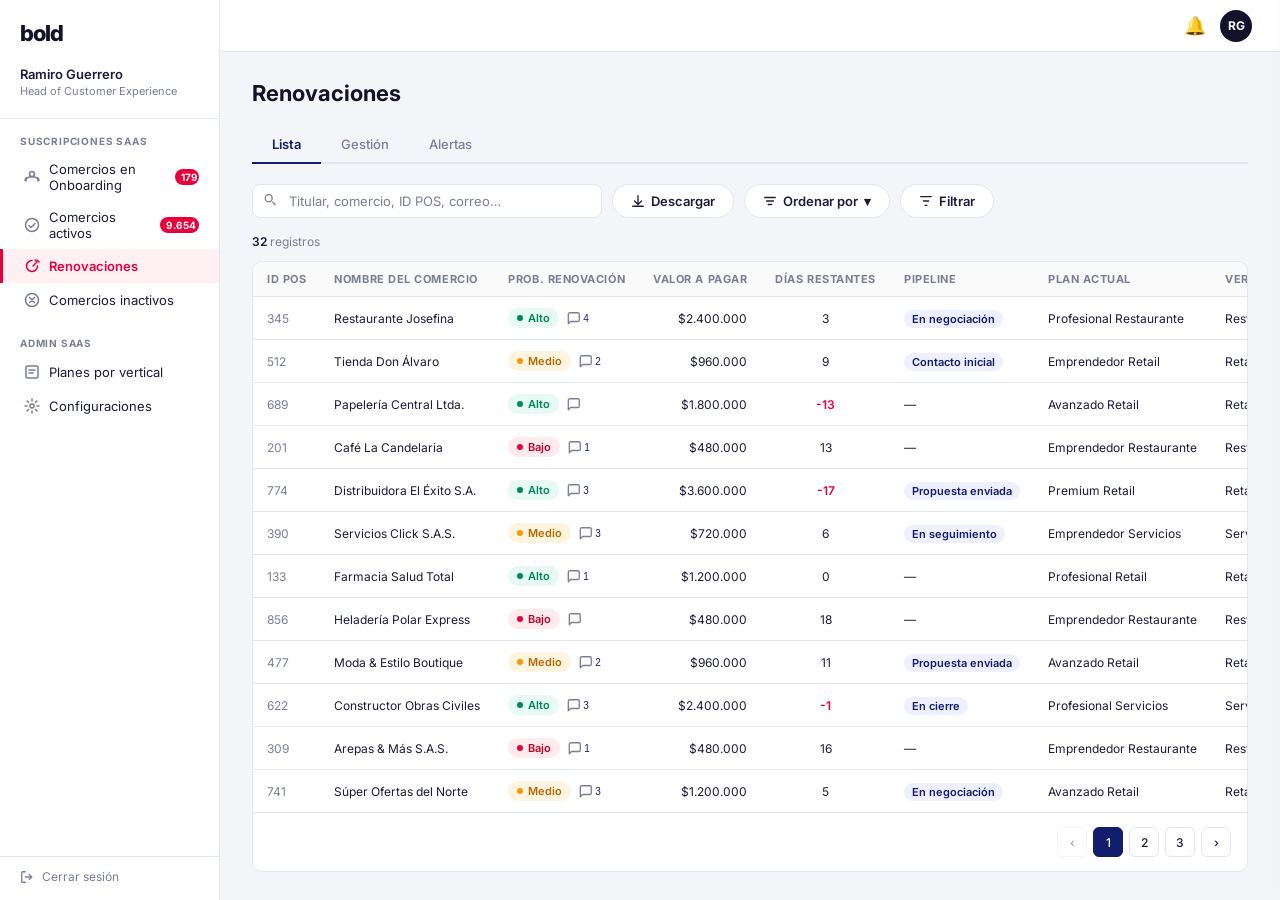
==== commit 18aa1489: "renewals-vr5.0 Alertas de gestión. Separación archivos." ====
--- a/index.html
+++ b/index.html
@@ -3,929 +3,77 @@
 <head>
   <meta charset="UTF-8" />
   <meta name="viewport" content="width=device-width, initial-scale=1.0" />
-  <title>Bold · Backoffice</title>
+  <title>Bold · Backoffice — Renovaciones</title>
   <link rel="preconnect" href="https://fonts.googleapis.com" />
   <link href="https://fonts.googleapis.com/css2?family=Inter:wght@400;500;600;700&display=swap" rel="stylesheet" />
-  <style>
-    *, *::before, *::after { box-sizing: border-box; margin: 0; padding: 0; }
-    @keyframes spin { to { transform: rotate(360deg); } }
-
-    :root {
-      --red:       #E8003D;
-      --red-light: #FFE5ED;
-      --navy:      #12122A;
-      --blue:      #121E6C;
-      --gray-bg:   #F4F5F8;
-      --gray-line: #E4E6EF;
-      --gray-text: #7B7E96;
-      --text:      #1C1C3A;
-      --white:     #FFFFFF;
-      --green:     #00C48C;
-      --orange:    #FF9500;
-      --sidebar-w: 220px;
-    }
-
-    body {
-      font-family: 'Inter', sans-serif;
-      font-size: 13px;
-      background: var(--gray-bg);
-      color: var(--text);
-      display: flex;
-      height: 100vh;
-      overflow: hidden;
-    }
-
-    /* ── SIDEBAR ── */
-    aside {
-      width: var(--sidebar-w);
-      min-width: var(--sidebar-w);
-      background: var(--white);
-      border-right: 1px solid var(--gray-line);
-      display: flex;
-      flex-direction: column;
-      padding: 20px 0 16px;
-      overflow-y: auto;
-    }
-
-    .logo {
-      padding: 0 20px 20px;
-      font-size: 22px;
-      font-weight: 800;
-      color: var(--navy);
-      letter-spacing: -1px;
-    }
-
-    .user-block {
-      padding: 0 20px 20px;
-      border-bottom: 1px solid var(--gray-line);
-    }
-    .user-block .name { font-weight: 600; font-size: 13px; color: var(--text); }
-    .user-block .role { font-size: 11px; color: var(--gray-text); margin-top: 2px; }
-
-    .nav-section {
-      padding: 16px 0 4px;
-    }
-    .nav-section-label {
-      font-size: 10px;
-      font-weight: 700;
-      letter-spacing: 0.08em;
-      color: var(--gray-text);
-      text-transform: uppercase;
-      padding: 0 20px 6px;
-    }
-
-    .nav-item {
-      display: flex;
-      align-items: center;
-      gap: 8px;
-      padding: 8px 20px;
-      cursor: pointer;
-      color: var(--text);
-      font-size: 13px;
-      font-weight: 400;
-      text-decoration: none;
-      border-left: 3px solid transparent;
-      transition: background 0.15s;
-    }
-    .nav-item:hover { background: var(--gray-bg); }
-    .nav-item.active {
-      background: #FFF0F4;
-      border-left-color: var(--red);
-      color: var(--red);
-      font-weight: 600;
-    }
-    .nav-item.active .nav-icon { color: var(--red); }
-
-    .nav-icon { width: 18px; height: 18px; flex-shrink: 0; color: var(--gray-text); display: flex; align-items: center; justify-content: center; }
-    .nav-icon svg { width: 16px; height: 16px; stroke: currentColor; fill: none; stroke-width: 1.5; stroke-linecap: round; stroke-linejoin: round; }
-
-    .badge {
-      margin-left: auto;
-      background: var(--red);
-      color: #fff;
-      font-size: 10px;
-      font-weight: 700;
-      padding: 2px 6px;
-      border-radius: 10px;
-      min-width: 20px;
-      text-align: center;
-    }
-
-    .nav-logout {
-      margin-top: auto;
-      padding: 12px 20px 0;
-      border-top: 1px solid var(--gray-line);
-    }
-    .nav-logout a {
-      display: flex; align-items: center; gap: 8px;
-      font-size: 12px; color: var(--gray-text); text-decoration: none; cursor: pointer;
-    }
-    .nav-logout a:hover { color: var(--red); }
-
-    /* ── MAIN ── */
-    main {
-      flex: 1;
-      display: flex;
-      flex-direction: column;
-      overflow: hidden;
-    }
-
-    /* ── TOPBAR ── */
-    header {
-      background: var(--white);
-      border-bottom: 1px solid var(--gray-line);
-      height: 52px;
-      display: flex;
-      align-items: center;
-      justify-content: flex-end;
-      padding: 0 28px;
-      gap: 14px;
-      flex-shrink: 0;
-    }
-    .topbar-icon { font-size: 18px; color: var(--gray-text); cursor: pointer; }
-    .avatar {
-      width: 32px; height: 32px; border-radius: 50%;
-      background: var(--navy); color: #fff;
-      font-size: 12px; font-weight: 700;
-      display: flex; align-items: center; justify-content: center;
-      cursor: pointer;
-    }
-
-    /* ── PAGE CONTENT ── */
-    .page {
-      flex: 1;
-      overflow-y: auto;
-      padding: 28px 32px;
-    }
-
-    .page-title {
-      font-size: 22px;
-      font-weight: 700;
-      color: var(--navy);
-      margin-bottom: 20px;
-    }
-
-    /* ── DETAIL PAGE ── */
-    .breadcrumb {
-      display: flex; align-items: center; gap: 6px;
-      font-size: 12px; color: var(--gray-text); margin-bottom: 12px;
-    }
-    .breadcrumb a { color: var(--gray-text); text-decoration: none; cursor: pointer; }
-    .breadcrumb a:hover { color: var(--blue); }
-    .breadcrumb span { color: var(--gray-text); }
-
-    .detail-header {
-      display: flex; align-items: center; justify-content: space-between;
-      margin-bottom: 6px;
-    }
-    .detail-title-row {
-      display: flex; align-items: center; gap: 10px;
-    }
-    .back-btn {
-      background: none; border: none; cursor: pointer; padding: 4px 6px 4px 0;
-      color: var(--text); font-size: 18px; line-height: 1;
-      transition: color 0.12s;
-    }
-    .back-btn:hover { color: var(--blue); }
-    .detail-name {
-      font-size: 22px; font-weight: 700; color: var(--navy);
-    }
-    .detail-meta {
-      font-size: 13px; color: var(--text); margin-bottom: 16px;
-    }
-    .detail-meta strong { font-weight: 600; }
-    .detail-kv-row {
-      display: flex; gap: 40px; flex-wrap: wrap;
-      font-size: 13px; margin-bottom: 12px;
-    }
-    .detail-kv { display: flex; flex-direction: column; gap: 2px; }
-    .detail-kv .kv-label { font-size: 12px; color: var(--gray-text); }
-    .detail-kv .kv-val   { font-size: 13px; color: var(--text); }
-
-    .detail-card {
-      background: var(--white);
-      border: 1px solid var(--gray-line);
-      border-radius: 10px;
-      padding: 20px 24px;
-      margin-bottom: 14px;
-    }
-    .detail-section-title {
-      font-size: 14px; font-weight: 700; color: var(--blue);
-      margin-bottom: 16px;
-    }
-    .detail-grid {
-      display: grid;
-      grid-template-columns: repeat(3, 1fr);
-      gap: 16px 24px;
-    }
-    .detail-grid-2 {
-      display: grid;
-      grid-template-columns: repeat(2, 1fr);
-      gap: 16px 24px;
-    }
-    .detail-field { display: flex; flex-direction: column; gap: 3px; }
-    .detail-field .f-label {
-      font-size: 12px; font-weight: 600; color: var(--blue);
-    }
-    .detail-field .f-val {
-      font-size: 13px; color: var(--text);
-    }
-
-    /* ── TABS ── */
-    .tabs {
-      display: flex;
-      border-bottom: 2px solid var(--gray-line);
-      margin-bottom: 20px;
-      gap: 0;
-    }
-    .tab {
-      padding: 10px 20px;
-      font-size: 13px;
-      font-weight: 500;
-      color: var(--gray-text);
-      cursor: pointer;
-      border-bottom: 2px solid transparent;
-      margin-bottom: -2px;
-      transition: color 0.15s;
-    }
-    .tab:hover { color: var(--text); }
-    .tab.active { color: var(--blue); border-bottom-color: var(--blue); font-weight: 600; }
-
-    /* ── TOOLBAR ── */
-    .toolbar {
-      display: flex;
-      align-items: center;
-      gap: 10px;
-      margin-bottom: 16px;
-    }
-
-    .search-wrap {
-      position: relative;
-      width: 350px;
-      flex-shrink: 0;
-    }
-    .search-wrap input {
-      width: 100%;
-      padding: 8px 12px 8px 36px;
-      border: 1px solid var(--gray-line);
-      border-radius: 8px;
-      font-size: 13px;
-      font-family: inherit;
-      background: var(--white);
-      color: var(--text);
-      outline: none;
-      transition: border-color 0.15s;
-    }
-    .search-wrap input:focus { border-color: var(--blue); }
-    .search-wrap input::placeholder { color: var(--gray-text); }
-    .search-icon {
-      position: absolute;
-      left: 11px; top: 50%;
-      transform: translateY(-50%);
-      color: var(--gray-text);
-      font-size: 15px;
-      pointer-events: none;
-    }
-
-    .btn {
-      display: inline-flex; align-items: center; gap: 6px;
-      padding: 8px 18px;
-      border-radius: 50px;
-      font-size: 13px; font-weight: 600; font-family: inherit;
-      cursor: pointer; border: none; transition: opacity 0.15s;
-    }
-    .btn:hover { opacity: 0.88; }
-    .btn-primary { background: var(--red); color: #fff; }
-    .btn-outline {
-      background: var(--white);
-      color: var(--text);
-      border: 1px solid var(--gray-line);
-    }
-
-    .records-count {
-      font-size: 12px;
-      color: var(--gray-text);
-      margin-bottom: 12px;
-    }
-    .records-count span { font-weight: 600; color: var(--text); }
-
-    /* ── TABLE ── */
-    .table-wrap {
-      background: var(--white);
-      border-radius: 10px;
-      border: 1px solid var(--gray-line);
-      overflow-x: auto;
-    }
-
-    table {
-      width: 100%;
-      border-collapse: collapse;
-      min-width: 1100px;
-    }
-    thead th {
-      padding: 10px 14px;
-      text-align: left;
-      font-size: 11px;
-      font-weight: 700;
-      text-transform: uppercase;
-      letter-spacing: 0.05em;
-      color: var(--gray-text);
-      border-bottom: 1px solid var(--gray-line);
-      white-space: nowrap;
-      background: #FAFAFA;
-    }
-    tbody tr {
-      border-bottom: 1px solid var(--gray-line);
-      transition: background 0.12s;
-      cursor: pointer;
-    }
-    tbody tr:last-child { border-bottom: none; }
-    tbody tr:hover { background: var(--gray-bg); }
-    tbody td {
-      padding: 11px 14px;
-      font-size: 12px;
-      color: var(--text);
-      white-space: nowrap;
-      font-weight: 400;
-    }
-    td.muted { color: var(--gray-text); }
-    td.right  { text-align: right; }
-
-    /* ── CHIPS ── */
-    .chip {
-      display: inline-flex; align-items: center;
-      padding: 3px 9px;
-      border-radius: 20px;
-      font-size: 11px;
-      font-weight: 600;
-      white-space: nowrap;
-    }
-    .chip::before {
-      content: '';
-      width: 6px; height: 6px;
-      border-radius: 50%;
-      margin-right: 5px;
-    }
-
-    /* Probabilidad */
-    .chip-high   { background: #E6F9F3; color: #00875A; }
-    .chip-high::before   { background: #00875A; }
-    .chip-mid    { background: #FFF4E0; color: #B36A00; }
-    .chip-mid::before    { background: #FF9500; }
-    .chip-low    { background: #FFEBEE; color: #C0002A; }
-    .chip-low::before    { background: var(--red); }
-
-    /* Clasificación facturación */
-    .chip-grande   { background: #EEF0FF; color: #3D54FB; }
-    .chip-grande::before { background: #3D54FB; }
-    .chip-mediano  { background: #FFF4E0; color: #B36A00; }
-    .chip-mediano::before { background: #FF9500; }
-    .chip-pequeno  { background: #F4F5F8; color: #7B7E96; }
-    .chip-pequeno::before { background: #7B7E96; }
-
-    /* ── TAB EMPTY ── */
-    .tab-empty {
-      display: flex; flex-direction: column; align-items: center;
-      justify-content: center; padding: 80px 0;
-      color: var(--gray-text);
-    }
-    .tab-empty .icon { font-size: 40px; margin-bottom: 12px; opacity: 0.4; }
-    .tab-empty p { font-size: 14px; }
-
-    /* ── GESTIÓN ── */
-    .gestion-toolbar {
-      display: flex; align-items: center; gap: 10px; margin-bottom: 16px; flex-wrap: wrap;
-    }
-    .gestion-toolbar .search-wrap { width: 350px; max-width: 350px; }
-
-    /* Month nav — prominent */
-    .month-nav {
-      display: flex; align-items: center;
-      border: 1.5px solid var(--navy);
-      border-radius: 10px; background: var(--white);
-      overflow: hidden;
-    }
-    .month-nav button {
-      background: none; border: none; cursor: pointer;
-      padding: 8px 16px; font-size: 20px; font-weight: 700;
-      color: var(--navy); line-height: 1; transition: background 0.12s;
-    }
-    .month-nav button:hover { background: var(--gray-bg); }
-    .month-nav span {
-      padding: 8px 16px;
-      font-size: 15px; font-weight: 700; color: var(--navy);
-      border-left: 1.5px solid var(--navy);
-      border-right: 1.5px solid var(--navy);
-      white-space: nowrap; letter-spacing: -0.02em;
-    }
-
-    /* Status segment */
-    .status-segment {
-      display: flex; align-items: center;
-      border: 1px solid var(--gray-line);
-      border-radius: 8px; overflow: hidden;
-      background: var(--white);
-      margin-bottom: 16px;
-      width: fit-content;
-    }
-    .seg-btn {
-      padding: 7px 18px; font-size: 12px; font-weight: 500;
-      font-family: inherit; background: none; border: none;
-      cursor: pointer; color: var(--gray-text);
-      border-right: 1px solid var(--gray-line);
-      transition: background 0.12s, color 0.12s;
-      white-space: nowrap;
-    }
-    .seg-btn:last-child { border-right: none; }
-    .seg-btn:hover { background: var(--gray-bg); color: var(--text); }
-    .seg-btn.active { background: var(--navy); color: #fff; font-weight: 600; }
-    .seg-btn.active.ganado { background: #00875A; }
-    .seg-btn.active.perdido { background: var(--red); }
-
-    /* Cards grid */
-    .cards-grid {
-      --card-min: 160px;
-      display: grid;
-      grid-template-columns: repeat(auto-fill, minmax(var(--card-min, 160px), 1fr));
-      gap: 10px;
-    }
-
-    .renov-card {
-      background: var(--white);
-      border: 1px solid var(--gray-line);
-      border-radius: 8px;
-      padding: 11px 12px;
-      cursor: pointer;
-      transition: box-shadow 0.15s, border-color 0.15s;
-      display: flex; flex-direction: column; gap: 7px;
-      position: relative;
-    }
-    .renov-card:hover {
-      border-color: #b3bcf5;
-      box-shadow: 0 4px 16px rgba(61,84,251,0.08);
-    }
-    .renov-card.ganado   { border-left: 3px solid #00875A; }
-    .renov-card.perdido  { border-left: 3px solid var(--red); }
-    .renov-card.importante { background: #FFFBE6; border-color: #F0C040; }
-    .renov-card.importante:hover { border-color: #D4A000; box-shadow: 0 4px 16px rgba(240,192,64,0.18); }
-
-    /* Importante toggle */
-    .importante-row { display: none; } /* hidden — merged into prob-select-row */
-    .importante-label {
-      font-size: 12px; font-weight: 600; color: var(--text);
-      cursor: pointer; display: flex; align-items: center; gap: 7px;
-      user-select: none;
-    }
-    .importante-label input[type=checkbox] { display: none; }
-    .importante-check {
-      width: 18px; height: 18px; border-radius: 5px;
-      border: 1.5px solid var(--gray-line);
-      background: var(--white); flex-shrink: 0;
-      display: flex; align-items: center; justify-content: center;
-      transition: background 0.15s, border-color 0.15s;
-    }
-    .importante-check svg { width: 11px; height: 11px; display: none; }
-    .importante-label input:checked ~ .importante-check {
-      background: #F0C040; border-color: #C89A00;
-    }
-    .importante-label input:checked ~ .importante-check svg { display: block; }
-    .importante-star {
-      font-size: 14px; color: #C89A00; display: none;
-    }
-    .renov-card.importante .importante-star { display: inline; }
-
-    /* Card header row */
-    .card-header {
-      display: flex; align-items: center; gap: 6px;
-    }
-    .card-day {
-      font-size: 19px; font-weight: 700; color: var(--navy); line-height: 1;
-    }
-    .card-cal-x {
-      width: 16px; height: 16px; flex-shrink: 0; color: var(--gray-text); opacity: 0.55;
-    }
-    .card-name {
-      font-size: 11px; font-weight: 600; color: var(--text);
-      line-height: 1.3;
-      display: -webkit-box; -webkit-line-clamp: 2; -webkit-box-orient: vertical;
-      overflow: hidden;
-    }
-    .card-divider { height: 1px; background: var(--gray-line); }
-    .card-meta { display: flex; flex-direction: column; gap: 4px; }
-    .card-row {
-      display: flex; align-items: center; gap: 5px;
-      font-size: 11px; color: var(--gray-text);
-    }
-    .card-row strong { color: var(--text); font-weight: 500; }
-
-    /* CSS tooltip for icons */
-    .has-tip { position: relative; cursor: default; }
-    .has-tip::after {
-      content: attr(data-tip);
-      position: absolute; bottom: calc(100% + 5px); left: 50%;
-      transform: translateX(-50%);
-      background: var(--navy); color: #fff;
-      font-size: 10px; font-weight: 500; white-space: nowrap;
-      padding: 3px 7px; border-radius: 4px;
-      pointer-events: none; opacity: 0; transition: opacity 0.15s;
-      z-index: 200;
-    }
-    .has-tip:hover::after { opacity: 1; }
-
-    .card-icon {
-      width: 13px; height: 13px; flex-shrink: 0; opacity: 0.45; cursor: default;
-    }
-    .card-plan {
-      font-size: 10px; color: var(--blue);
-      background: #EEF0FF; padding: 2px 7px;
-      border-radius: 20px; font-weight: 500;
-      white-space: nowrap; overflow: hidden; text-overflow: ellipsis;
-      display: block;
-    }
-    .card-chips {
-      display: flex; gap: 4px; flex-wrap: wrap;
-    }
-    .card-footer {
-      display: flex; align-items: center; justify-content: space-between;
-      margin-top: 2px;
-    }
-    .card-fecha-gestion {
-      font-size: 10px; color: var(--gray-text);
-    }
-    .card-comment-btn {
-      background: none; border: none; cursor: pointer; padding: 2px;
-      color: var(--gray-text); display: flex; align-items: center;
-      border-radius: 4px; transition: color 0.12s, background 0.12s;
-    }
-    .card-comment-btn:hover { color: var(--blue); background: #EEF0FF; }
-    .card-comment-btn svg { width: 16px; height: 16px; }
-
-    /* prob dot on card */
-    .card-prob {
-      display: inline-flex; align-items: center; gap: 4px;
-      font-size: 10px; font-weight: 500; margin-left: auto;
-    }
-    .dot { width: 6px; height: 6px; border-radius: 50%; flex-shrink: 0; }
-    .dot-high  { background: #00875A; }
-    .dot-mid   { background: #FF9500; }
-    .dot-low   { background: var(--red); }
-
-    /* ── COMMENT DRAWER ── */
-    .comment-drawer {
-      position: fixed; top: 0; right: -420px; bottom: 0;
-      width: 400px; background: var(--white);
-      z-index: 102; display: flex; flex-direction: column;
-      transition: right 0.25s ease;
-      box-shadow: -4px 0 24px rgba(0,0,0,0.12);
-    }
-    .comment-drawer.open { right: 0; }
-    .comment-drawer-header {
-      padding: 18px 20px 14px;
-      border-bottom: 1px solid var(--gray-line);
-    }
-    .comment-drawer-title {
-      font-size: 15px; font-weight: 700; color: var(--navy);
-      margin-bottom: 12px;
-      display: flex; align-items: center; justify-content: space-between;
-    }
-    .prob-select-row {
-      display: flex; align-items: center; gap: 8px; margin-top: 4px;
-      justify-content: space-between;
-    }
-    .prob-select-right { display: flex; align-items: center; gap: 6px; }
-    .comment-prob-select {
-      width: 95px;
-      padding: 5px 10px;
-      border: none; border-radius: 20px;
-      font-size: 12px; font-weight: 600;
-      font-family: inherit; cursor: pointer; outline: none;
-      appearance: none; transition: background 0.15s;
-    }
-    .comment-prob-select.prob-alto  { background: #D4F1E7; color: #00623D; }
-    .comment-prob-select.prob-medio { background: #FFF0CC; color: #8A5A00; }
-    .comment-prob-select.prob-bajo  { background: #FFE0E8; color: #A30028; }
-    .select-label { font-size: 11px; font-weight: 600; color: var(--gray-text); margin-bottom: 4px; display: block; }
-
-    /* Prob history icon */
-    /* Prob option buttons */
-    .prob-opt-btn {
-      flex: 1; padding: 8px 10px; border-radius: 8px; border: 1.5px solid var(--gray-line);
-      font-family: inherit; font-size: 12px; font-weight: 600; cursor: pointer;
-      background: var(--white); color: var(--gray-text); transition: all 0.15s;
-    }
-    .prob-opt-btn.alto.active  { border-color: #00875A; background: #D4F1E7; color: #00623D; }
-    .prob-opt-btn.medio.active { border-color: #CC7700; background: #FFF0CC; color: #8A5A00; }
-    .prob-opt-btn.bajo.active  { border-color: var(--red); background: var(--red-light); color: var(--red); }
-
-    /* Cards validadas (pago confirmado internamente) */
-    .renov-card.validado { background: #F0FBF6; border-color: #A8DFC4; }
-    .renov-card.validado:hover { border-color: #5EBA96; box-shadow: 0 4px 16px rgba(0,196,140,0.12); }
-
-    /* Estado option buttons */
-    .estado-opt-btn {
-      flex: 1; padding: 8px 10px; border-radius: 8px; border: 1.5px solid var(--gray-line);
-      font-family: inherit; font-size: 12px; font-weight: 600; cursor: pointer;
-      background: var(--white); color: var(--gray-text); transition: all 0.15s;
-    }
-    .estado-opt-btn.active         { border-color: var(--blue);  background: #EEF0FF; color: var(--blue); }
-    .estado-opt-btn.ganado.active  { border-color: #00875A; background: #E6F7F2; color: #00875A; }
-    .estado-opt-btn.perdido.active { border-color: var(--red);  background: var(--red-light); color: var(--red); }
-
-    /* Estado history items */
-    .estado-history-item {
-      display: flex; align-items: flex-start; gap: 10px; padding: 10px 0;
-      border-bottom: 1px solid var(--gray-line);
-    }
-    .estado-history-item:last-child { border-bottom: none; }
-    .estado-tag { font-size: 11px; font-weight: 600; padding: 2px 8px; border-radius: 50px; white-space: nowrap; }
-    .estado-tag.proceso { background: #EEF0FF; color: var(--blue); }
-    .estado-tag.ganado  { background: #E6F7F2; color: #00875A; }
-    .estado-tag.perdido { background: var(--red-light); color: var(--red); }
-    .estado-history-comment { font-size: 12px; color: var(--gray-text); margin-top: 3px; }
-
-    .prob-history-btn {
-      background: none; border: none; cursor: pointer; padding: 4px;
-      color: var(--gray-text); border-radius: 4px;
-      display: flex; align-items: center;
-      transition: color 0.12s, background 0.12s; position: relative;
-    }
-    .prob-history-btn:hover { color: var(--blue); background: #EEF0FF; }
-    .prob-history-btn svg { width: 15px; height: 15px; }
-
-    /* Prob history modal (centered) */
-    .center-modal-backdrop {
-      display: none; position: fixed; inset: 0;
-      background: rgba(18,18,42,0.5); z-index: 200;
-      align-items: center; justify-content: center;
-    }
-    .center-modal-backdrop.open { display: flex; }
-    .center-modal {
-      background: var(--white); border-radius: 12px;
-      width: 420px; max-width: 90vw;
-      box-shadow: 0 8px 40px rgba(0,0,0,0.18);
-      display: flex; flex-direction: column; overflow: hidden;
-      max-height: 80vh;
-    }
-    .center-modal-header {
-      padding: 18px 20px 14px;
-      border-bottom: 1px solid var(--gray-line);
-      display: flex; align-items: center; justify-content: space-between;
-    }
-    .center-modal-title { font-size: 15px; font-weight: 700; color: var(--navy); }
-    .center-modal-body { overflow-y: auto; padding: 16px 20px; display: flex; flex-direction: column; gap: 12px; }
-    .prob-history-item {
-      display: flex; align-items: center; gap: 10px;
-      padding: 10px 12px; background: var(--gray-bg); border-radius: 8px;
-    }
-    .prob-history-avatar {
-      width: 28px; height: 28px; border-radius: 50%;
-      background: var(--navy); color: #fff;
-      font-size: 10px; font-weight: 700;
-      display: flex; align-items: center; justify-content: center; flex-shrink: 0;
-    }
-    .prob-history-info { flex: 1; }
-    .prob-history-name { font-size: 12px; font-weight: 600; color: var(--text); }
-    .prob-history-date { font-size: 11px; color: var(--gray-text); }
-    .prob-tag {
-      font-size: 11px; font-weight: 600; padding: 3px 9px; border-radius: 20px;
-    }
-    .prob-tag.alto  { background: #D4F1E7; color: #00623D; }
-    .prob-tag.medio { background: #FFF0CC; color: #8A5A00; }
-    .prob-tag.bajo  { background: #FFE0E8; color: #A30028; }
-    .comment-list {
-      flex: 1; overflow-y: auto; padding: 16px 20px;
-      display: flex; flex-direction: column; gap: 14px;
-    }
-    .comment-item { display: flex; flex-direction: column; gap: 4px; }
-    .comment-meta {
-      display: flex; align-items: center; gap: 8px;
-    }
-    .comment-avatar {
-      width: 28px; height: 28px; border-radius: 50%;
-      background: var(--navy); color: #fff;
-      font-size: 10px; font-weight: 700;
-      display: flex; align-items: center; justify-content: center;
-      flex-shrink: 0;
-    }
-    .comment-author { font-size: 12px; font-weight: 600; color: var(--text); }
-    .comment-date   { font-size: 11px; color: var(--gray-text); margin-left: auto; }
-    .comment-text   {
-      font-size: 12px; color: var(--text); line-height: 1.5;
-      background: var(--gray-bg); border-radius: 0 8px 8px 8px;
-      padding: 8px 10px; margin-left: 36px;
-    }
-    .comment-add {
-      padding: 14px 20px;
-      border-top: 1px solid var(--gray-line);
-      display: flex; flex-direction: column; gap: 8px;
-    }
-    .comment-add textarea {
-      width: 100%; padding: 9px 12px;
-      border: 1px solid var(--gray-line); border-radius: 8px;
-      font-size: 13px; font-family: inherit; resize: none; height: 72px;
-      outline: none; color: var(--text);
-    }
-    .comment-add textarea:focus { border-color: var(--blue); }
-    .comment-add-footer {
-      display: flex; justify-content: flex-end; gap: 8px;
-    }
-
-    /* ── MODAL FILTER ── */
-    .drawer-backdrop {
-      display: none;
-      position: fixed; inset: 0;
-      background: rgba(18,18,42,0.45);
-      z-index: 100;
-    }
-    .drawer-backdrop.open { display: block; }
-
-    .drawer {
-      position: fixed; top: 0; right: -400px; bottom: 0;
-      width: 360px;
-      background: var(--white);
-      z-index: 101;
-      display: flex; flex-direction: column;
-      transition: right 0.25s ease;
-      box-shadow: -4px 0 24px rgba(0,0,0,0.1);
-    }
-    .drawer.open { right: 0; }
-
-    .drawer-header {
-      display: flex; align-items: center; justify-content: space-between;
-      padding: 20px 24px;
-      border-bottom: 1px solid var(--gray-line);
-    }
-    .drawer-title {
-      font-size: 16px; font-weight: 700; color: var(--navy);
-    }
-    .drawer-close {
-      cursor: pointer; font-size: 20px; color: var(--gray-text);
-      background: none; border: none; line-height: 1;
-    }
-    .drawer-close:hover { color: var(--text); }
-
-    .drawer-body {
-      flex: 1; overflow-y: auto; padding: 20px 24px;
-      display: flex; flex-direction: column; gap: 18px;
-    }
-
-    .filter-group label {
-      display: block; font-size: 12px; font-weight: 600;
-      color: var(--text); margin-bottom: 6px;
-    }
-    .filter-group select,
-    .filter-group input {
-      width: 100%;
-      padding: 9px 12px;
-      border: 1px solid var(--gray-line);
-      border-radius: 8px;
-      font-size: 13px; font-family: inherit;
-      color: var(--text); background: var(--white);
-      appearance: none; outline: none;
-      cursor: pointer;
-    }
-    .filter-group select:focus,
-    .filter-group input:focus { border-color: var(--blue); }
-    .select-wrap { position: relative; }
-    .select-wrap::after {
-      content: '▾'; position: absolute; right: 12px; top: 50%;
-      transform: translateY(-50%); pointer-events: none;
-      color: var(--gray-text); font-size: 12px;
-    }
-
-    .drawer-footer {
-      padding: 16px 24px;
-      border-top: 1px solid var(--gray-line);
-      display: flex; align-items: center; justify-content: flex-end; gap: 12px;
-    }
-    /* Sort dropdown */
-    .sort-wrap { position: relative; }
-    .sort-menu {
-      display: none;
-      position: absolute; top: calc(100% + 6px); left: 0;
-      background: var(--white);
-      border: 1px solid var(--gray-line);
-      border-radius: 8px;
-      box-shadow: 0 4px 16px rgba(0,0,0,0.1);
-      z-index: 50;
-      min-width: 200px;
-      overflow: hidden;
-    }
-    .sort-menu.open { display: block; }
-    .sort-option {
-      padding: 10px 16px;
-      font-size: 13px;
-      cursor: pointer;
-      color: var(--text);
-    }
-    .sort-option:hover { background: var(--gray-bg); }
-
-    .btn-ghost {
-      background: none; border: none; color: var(--red);
-      font-size: 13px; font-weight: 600; font-family: inherit;
-      cursor: pointer; padding: 8px 4px;
-    }
-    .btn-ghost:hover { opacity: 0.75; }
-
-    /* ── PAGINATION ── */
-    .pagination {
-      display: flex; align-items: center; justify-content: flex-end;
-      gap: 6px; padding: 14px 16px;
-      border-top: 1px solid var(--gray-line);
-    }
-    .page-btn {
-      width: 30px; height: 30px; border-radius: 6px;
-      border: 1px solid var(--gray-line); background: var(--white);
-      font-size: 12px; font-weight: 500; font-family: inherit;
-      color: var(--text); cursor: pointer; display: flex; align-items: center; justify-content: center;
-      transition: all 0.12s;
-    }
-    .page-btn:hover { border-color: var(--blue); color: var(--blue); }
-    .page-btn.active { background: var(--blue); border-color: var(--blue); color: #fff; }
-    .page-btn:disabled { opacity: 0.4; cursor: default; }
-  </style>
+  <link rel="stylesheet" href="shared.css" />
 </head>
 <body>
 
-<!-- ═══════════════════════════════════════════
-     SIDEBAR
-═══════════════════════════════════════════ -->
 <aside>
   <div class="logo">bold</div>
-
   <div class="user-block">
     <div class="name">Ramiro Guerrero</div>
     <div class="role">Head of Customer Experience</div>
   </div>
-
   <nav>
     <div class="nav-section">
       <div class="nav-section-label">Suscripciones SaaS</div>
       <a class="nav-item" onclick="navigate(this)">
-        <span class="nav-icon"><svg viewBox="0 0 16 16"><path d="M2 12c0-2.2 1.8-4 4-4h4c2.2 0 4 1.8 4 4"/><circle cx="8" cy="5" r="2.5"/><path d="M13 8.5c1.1.5 2 1.5 2 3"/><path d="M3 8.5C1.9 9 1 10 1 11.5"/></svg></span> Comercios en Onboarding
-        <span class="badge">179</span>
+        <span class="nav-icon"><svg viewBox="0 0 16 16"><path d="M2 12c0-2.2 1.8-4 4-4h4c2.2 0 4 1.8 4 4"/><circle cx="8" cy="5" r="2.5"/><path d="M13 8.5c1.1.5 2 1.5 2 3"/><path d="M3 8.5C1.9 9 1 10 1 11.5"/></svg></span>
+        Comercios en Onboarding <span class="badge">179</span>
       </a>
       <a class="nav-item" onclick="navigate(this)">
-        <span class="nav-icon"><svg viewBox="0 0 16 16"><circle cx="8" cy="8" r="6.5"/><path d="M5 8.5l2 2 4-4"/></svg></span> Comercios activos
-        <span class="badge">9.654</span>
+        <span class="nav-icon"><svg viewBox="0 0 16 16"><circle cx="8" cy="8" r="6.5"/><path d="M5 8.5l2 2 4-4"/></svg></span>
+        Comercios activos <span class="badge">9.654</span>
       </a>
       <a class="nav-item active" onclick="navigate(this)">
-        <span class="nav-icon"><svg viewBox="0 0 16 16"><path d="M13.5 8A5.5 5.5 0 1 1 8 2.5"/><path d="M11 2l2 2-4 4"/><path d="M13 2l2 2"/></svg></span> Renovaciones
+        <span class="nav-icon"><svg viewBox="0 0 16 16"><path d="M13.5 8A5.5 5.5 0 1 1 8 2.5"/><path d="M11 2l2 2-4 4"/><path d="M13 2l2 2"/></svg></span>
+        Renovaciones
       </a>
       <a class="nav-item" onclick="navigate(this)">
-        <span class="nav-icon"><svg viewBox="0 0 16 16"><circle cx="8" cy="8" r="6.5"/><path d="M5.5 5.5l5 5M10.5 5.5l-5 5"/></svg></span> Comercios inactivos
-      </a>
-    </div>
-
+        <span class="nav-icon"><svg viewBox="0 0 16 16"><circle cx="8" cy="8" r="6.5"/><path d="M5.5 5.5l5 5M10.5 5.5l-5 5"/></svg></span>
+        Comercios inactivos
+      </a>
+    </div>
     <div class="nav-section">
       <div class="nav-section-label">Admin SaaS</div>
       <a class="nav-item" onclick="navigate(this)">
-        <span class="nav-icon"><svg viewBox="0 0 16 16"><rect x="2" y="2" width="12" height="12" rx="1.5"/><path d="M5 6h6M5 9h4"/></svg></span> Planes por vertical
-      </a>
-      <a class="nav-item" onclick="navigate(this)">
-        <span class="nav-icon"><svg viewBox="0 0 16 16"><circle cx="8" cy="8" r="2"/><path d="M8 1v2M8 13v2M1 8h2M13 8h2M3.1 3.1l1.4 1.4M11.5 11.5l1.4 1.4M3.1 12.9l1.4-1.4M11.5 4.5l1.4-1.4"/></svg></span> Configuraciones
+        <span class="nav-icon"><svg viewBox="0 0 16 16"><rect x="2" y="2" width="12" height="12" rx="1.5"/><path d="M5 6h6M5 9h4"/></svg></span>
+        Planes por vertical
+      </a>
+      <a class="nav-item" id="nav-config" onclick="navigate(this)">
+        <span class="nav-icon"><svg viewBox="0 0 16 16"><circle cx="8" cy="8" r="2"/><path d="M8 1v2M8 13v2M1 8h2M13 8h2M3.1 3.1l1.4 1.4M11.5 11.5l1.4 1.4M3.1 12.9l1.4-1.4M11.5 4.5l1.4-1.4"/></svg></span>
+        Configuraciones
       </a>
     </div>
   </nav>
-
   <div class="nav-logout">
     <a><svg style="width:14px;height:14px;stroke:currentColor;fill:none;stroke-width:1.5;stroke-linecap:round;flex-shrink:0" viewBox="0 0 16 16"><path d="M6 2H3a1 1 0 0 0-1 1v10a1 1 0 0 0 1 1h3M10.5 11l3-3-3-3M13.5 8H6"/></svg> Cerrar sesión</a>
   </div>
 </aside>
 
-<!-- ═══════════════════════════════════════════
-     MAIN
-═══════════════════════════════════════════ -->
 <main>
   <header>
     <span class="topbar-icon">🔔</span>
     <div class="avatar">RG</div>
   </header>
 
-  <!-- Empty state for nav items without content -->
-  <div class="page" id="page-empty" style="display:none; align-items:center; justify-content:center; flex:1;">
-    <div style="text-align:center; color:var(--gray-text); max-width:340px;">
+  <!-- Empty state -->
+  <div class="page" id="page-empty" style="display:none;align-items:center;justify-content:center;">
+    <div style="text-align:center;color:var(--gray-text);max-width:340px;">
       <svg style="width:48px;height:48px;stroke:currentColor;fill:none;stroke-width:1.2;opacity:0.35;margin-bottom:16px" viewBox="0 0 48 48"><rect x="8" y="8" width="32" height="32" rx="4"/><path d="M16 24h16M16 32h10"/><path d="M20 8v8M28 8v8"/></svg>
       <div style="font-size:15px;font-weight:600;color:var(--text);margin-bottom:6px">Esta pantalla aún está en proceso de diseño</div>
       <div style="font-size:13px;line-height:1.6">El equipo está trabajando en ella. Pronto estará disponible.</div>
     </div>
   </div>
 
-  <!-- ══════════════════════════════════════════
-       PÁGINA: CONFIGURACIONES
-  ══════════════════════════════════════════ -->
-  <div class="page" id="page-config" style="display:none; flex-direction:column; padding:28px 32px; overflow-y:auto;">
-
-    <!-- Header -->
-    <div style="display:flex;align-items:center;justify-content:space-between;margin-bottom:24px">
-      <div style="display:flex;align-items:center;gap:10px">
-        <span style="font-size:18px;color:var(--gray-text);cursor:pointer">‹</span>
-        <h1 style="font-size:22px;font-weight:700;color:var(--navy);margin:0">Configuraciones</h1>
-      </div>
-      <div id="config-header-action"></div>
-    </div>
-
-    <!-- Tabs -->
+  <!-- Configuraciones -->
+  <div class="config-page" id="page-config">
+    <div style="display:flex;align-items:center;gap:10px;margin-bottom:24px">
+      <span style="font-size:18px;color:var(--gray-text);cursor:pointer" onclick="backToRenovaciones()">‹</span>
+      <h1 style="font-size:22px;font-weight:700;color:var(--navy);margin:0">Configuraciones</h1>
+    </div>
     <div class="tabs" style="margin-bottom:0">
       <div class="tab active" onclick="switchConfigTab('atributos',this)">Atributos</div>
       <div class="tab" onclick="switchConfigTab('agentes',this)">Agentes CS</div>
@@ -933,637 +81,164 @@
       <div class="tab" onclick="switchConfigTab('rangos',this)">Rangos de Facturación</div>
     </div>
     <div style="height:1px;background:var(--gray-line);margin-bottom:24px"></div>
-
-    <!-- Tab: Atributos -->
-    <div id="ctab-atributos">
-      <div class="tab-empty">
-        <svg style="width:48px;height:48px;stroke:currentColor;fill:none;stroke-width:1.2;opacity:0.35;margin-bottom:16px" viewBox="0 0 48 48"><rect x="8" y="8" width="32" height="32" rx="4"/><path d="M16 24h16M16 32h10"/><path d="M20 8v8M28 8v8"/></svg>
-        <div style="font-size:15px;font-weight:600;color:var(--text);margin-bottom:6px">Esta pantalla aún está en proceso de diseño</div>
-        <div style="font-size:13px;line-height:1.6;color:var(--gray-text)">El equipo está trabajando en ella. Pronto estará disponible.</div>
-      </div>
-    </div>
-
-    <!-- Tab: Agentes CS -->
-    <div id="ctab-agentes" style="display:none">
-      <div class="tab-empty">
-        <svg style="width:48px;height:48px;stroke:currentColor;fill:none;stroke-width:1.2;opacity:0.35;margin-bottom:16px" viewBox="0 0 48 48"><rect x="8" y="8" width="32" height="32" rx="4"/><path d="M16 24h16M16 32h10"/><path d="M20 8v8M28 8v8"/></svg>
-        <div style="font-size:15px;font-weight:600;color:var(--text);margin-bottom:6px">Esta pantalla aún está en proceso de diseño</div>
-        <div style="font-size:13px;line-height:1.6;color:var(--gray-text)">El equipo está trabajando en ella. Pronto estará disponible.</div>
-      </div>
-    </div>
-
-    <!-- Tab: Ejecutivos comerciales -->
-    <div id="ctab-ejecutivos" style="display:none">
-      <div class="tab-empty">
-        <svg style="width:48px;height:48px;stroke:currentColor;fill:none;stroke-width:1.2;opacity:0.35;margin-bottom:16px" viewBox="0 0 48 48"><rect x="8" y="8" width="32" height="32" rx="4"/><path d="M16 24h16M16 32h10"/><path d="M20 8v8M28 8v8"/></svg>
-        <div style="font-size:15px;font-weight:600;color:var(--text);margin-bottom:6px">Esta pantalla aún está en proceso de diseño</div>
-        <div style="font-size:13px;line-height:1.6;color:var(--gray-text)">El equipo está trabajando en ella. Pronto estará disponible.</div>
-      </div>
-    </div>
-
-    <!-- Tab: Rangos de Facturación -->
+    <div id="ctab-atributos"><div class="tab-empty"><div class="icon">⚙️</div><p>Atributos — próximamente.</p></div></div>
+    <div id="ctab-agentes" style="display:none"><div class="tab-empty"><div class="icon">👤</div><p>Agentes CS — próximamente.</p></div></div>
+    <div id="ctab-ejecutivos" style="display:none"><div class="tab-empty"><div class="icon">💼</div><p>Ejecutivos comerciales — próximamente.</p></div></div>
     <div id="ctab-rangos" style="display:none">
       <div style="max-width:620px">
-
-        <!-- Table -->
         <div style="border:1px solid var(--gray-line);border-radius:8px;overflow-x:auto">
           <table style="width:100%;min-width:520px">
-            <thead>
-              <tr>
-                <th style="width:48px;text-align:center">#</th>
-                <th>Nombre</th>
-                <th style="text-align:right">Desde</th>
-                <th style="text-align:right;width:200px">Hasta</th>
-              </tr>
-            </thead>
+            <thead><tr><th style="width:48px;text-align:center">#</th><th>Nombre</th><th style="text-align:right">Desde</th><th style="text-align:right;width:200px">Hasta</th></tr></thead>
             <tbody id="rangos-tbody"></tbody>
           </table>
         </div>
-
-        <!-- Add row -->
         <div style="margin-top:12px;display:flex;justify-content:flex-end">
           <button class="btn btn-outline" style="font-size:12px;padding:7px 14px;display:flex;align-items:center;gap:6px" onclick="addRango()">
-            <svg viewBox="0 0 16 16" fill="none" stroke="currentColor" stroke-width="2" stroke-linecap="round" style="width:13px;height:13px"><path d="M8 3v10M3 8h10"/></svg>
-            Agregar rango
+            <svg viewBox="0 0 16 16" fill="none" stroke="currentColor" stroke-width="2" stroke-linecap="round" style="width:13px;height:13px"><path d="M8 3v10M3 8h10"/></svg> Agregar rango
           </button>
         </div>
       </div>
     </div>
-
-  </div><!-- /page-config -->
-
+  </div>
+
+  <!-- Renovaciones / Lista -->
   <div class="page" id="page-renovaciones">
     <div class="page-title">Renovaciones</div>
 
-    <!-- TABS -->
     <div class="tabs">
-      <div class="tab active" onclick="switchTab('lista', this)">Lista</div>
-      <div class="tab" onclick="switchTab('gestion', this)">Gestión</div>
-    </div>
-
-    <!-- TAB: LISTA -->
-    <div id="tab-lista">
-      <!-- Toolbar -->
-      <div class="toolbar">
-        <div class="search-wrap">
-          <span class="search-icon"><svg viewBox="0 0 16 16" fill="none" stroke="currentColor" stroke-width="1.5" stroke-linecap="round" stroke-linejoin="round" style="width:14px;height:14px"><circle cx="6.5" cy="6.5" r="4"/><path d="M11 11l3 3"/></svg></span>
-          <input type="text" placeholder="Titular, comercio, ID POS, correo…" oninput="filterTable(this.value)" />
+      <a class="tab active" href="index.html">Lista</a>
+      <a class="tab" href="gestion.html">Gestión</a>
+      <a class="tab" href="alertas.html">Alertas</a>
+    </div>
+
+    <!-- Toolbar -->
+    <div class="toolbar">
+      <div class="search-wrap">
+        <span class="search-icon"><svg viewBox="0 0 16 16" fill="none" stroke="currentColor" stroke-width="1.5" stroke-linecap="round" stroke-linejoin="round" style="width:14px;height:14px"><circle cx="6.5" cy="6.5" r="4"/><path d="M11 11l3 3"/></svg></span>
+        <input type="text" placeholder="Titular, comercio, ID POS, correo…" oninput="filterTable(this.value)" />
+      </div>
+      <button class="btn btn-outline" onclick="openDownloadModal()">
+        <svg viewBox="0 0 16 16" fill="none" stroke="currentColor" stroke-width="1.5" stroke-linecap="round" stroke-linejoin="round" style="width:14px;height:14px"><path d="M8 2v9M4 8l4 4 4-4M2 14h12"/></svg> Descargar
+      </button>
+      <div class="sort-wrap">
+        <button class="btn btn-outline" onclick="toggleSort()">
+          <svg viewBox="0 0 16 16" fill="none" stroke="currentColor" stroke-width="1.5" stroke-linecap="round" stroke-linejoin="round" style="width:14px;height:14px"><path d="M2 4h12M4 8h8M6 12h4"/></svg> Ordenar por <span>▾</span>
+        </button>
+        <div class="sort-menu" id="sort-menu">
+          <div class="sort-option" onclick="sortBy('nombre')">Nombre del comercio</div>
+          <div class="sort-option" onclick="sortBy('valor')">Valor a pagar</div>
+          <div class="sort-option" onclick="sortBy('antiguedad')">Antigüedad</div>
+          <div class="sort-option" onclick="sortBy('prob')">Probabilidad</div>
+          <div class="sort-option" onclick="sortBy('clasif')">Clasificación</div>
         </div>
-        <button class="btn btn-outline" onclick="openDownloadModal()">
-          <svg viewBox="0 0 16 16" fill="none" stroke="currentColor" stroke-width="1.5" stroke-linecap="round" stroke-linejoin="round" style="width:14px;height:14px"><path d="M8 2v9M4 8l4 4 4-4M2 14h12"/></svg> Descargar
-        </button>
-        <div class="sort-wrap">
-          <button class="btn btn-outline" onclick="toggleSort()">
-            <svg viewBox="0 0 16 16" fill="none" stroke="currentColor" stroke-width="1.5" stroke-linecap="round" stroke-linejoin="round" style="width:14px;height:14px"><path d="M2 4h12M4 8h8M6 12h4"/></svg> Ordenar por <span class="sort-arrow">▾</span>
-          </button>
-          <div class="sort-menu" id="sort-menu">
-            <div class="sort-option" onclick="sortBy('nombre')">Nombre del comercio</div>
-            <div class="sort-option" onclick="sortBy('valor')">Valor a pagar</div>
-            <div class="sort-option" onclick="sortBy('antiguedad')">Antigüedad</div>
-            <div class="sort-option" onclick="sortBy('prob')">Probabilidad</div>
-            <div class="sort-option" onclick="sortBy('clasif')">Clasificación</div>
-          </div>
-        </div>
-        <button class="btn btn-outline" onclick="openDrawer()">
-          <svg viewBox="0 0 16 16" fill="none" stroke="currentColor" stroke-width="1.5" stroke-linecap="round" stroke-linejoin="round" style="width:14px;height:14px"><path d="M2 3h12M5 8h6M7 13h2"/></svg> Filtrar
-        </button>
-      </div>
-
-      <div class="records-count" id="records-count"><span>32</span> registros</div>
-
-      <div class="table-wrap">
-        <table id="renov-table">
-          <thead>
-            <tr>
-              <th>ID POS</th>
-              <th>Nombre del comercio</th>
-              <th>Prob. renovación</th>
-              <th style="text-align:right">Valor a pagar</th>
-              <th style="text-align:center">Días restantes</th>
-              <th>Pipeline</th>
-              <th>Plan actual</th>
-              <th>Vertical</th>
-              <th style="text-align:right">Antigüedad</th>
-              <th style="text-align:right">Últ. transacción</th>
-              <th style="text-align:center">Facturas</th>
-              <th style="text-align:center">Comprobantes</th>
-              <th>Clasif. facturación</th>
-            </tr>
-          </thead>
-          <tbody id="table-body">
-          </tbody>
-        </table>
-
-        <!-- Paginación -->
-        <div class="pagination">
-          <button class="page-btn" id="btn-prev" onclick="changePage(-1)">‹</button>
-          <button class="page-btn active" id="p1" onclick="goPage(1)">1</button>
-          <button class="page-btn" id="p2" onclick="goPage(2)">2</button>
-          <button class="page-btn" id="p3" onclick="goPage(3)">3</button>
-          <button class="page-btn" id="btn-next" onclick="changePage(1)">›</button>
-        </div>
-      </div>
-    </div>
-
-    <!-- TAB: GESTIÓN -->
-    <div id="tab-gestion" style="display:none;">
-      <!-- Toolbar -->
-      <div class="gestion-toolbar">
-        <div class="search-wrap">
-          <span class="search-icon"><svg viewBox="0 0 16 16" fill="none" stroke="currentColor" stroke-width="1.5" stroke-linecap="round" stroke-linejoin="round" style="width:14px;height:14px"><circle cx="6.5" cy="6.5" r="4"/><path d="M11 11l3 3"/></svg></span>
-          <input type="text" placeholder="Titular, comercio, ID POS, correo…" />
-        </div>
-        <button class="btn btn-outline" onclick="openDownloadModal()"><svg viewBox="0 0 16 16" fill="none" stroke="currentColor" stroke-width="1.5" stroke-linecap="round" stroke-linejoin="round" style="width:14px;height:14px"><path d="M8 2v9M4 8l4 4 4-4M2 14h12"/></svg> Descargar</button>
-        <button class="btn btn-outline" onclick="openDrawer()"><svg viewBox="0 0 16 16" fill="none" stroke="currentColor" stroke-width="1.5" stroke-linecap="round" stroke-linejoin="round" style="width:14px;height:14px"><path d="M2 3h12M5 8h6M7 13h2"/></svg> Filtrar</button>
-        <div style="flex:1"></div>
-        <div class="month-nav">
-          <button onclick="changeMonth(-1)">‹</button>
-          <span id="month-label">Junio 2026</span>
-          <button onclick="changeMonth(1)">›</button>
-        </div>
-      </div>
-
-      <!-- Status segment -->
-      <div class="status-segment">
-        <button class="seg-btn active" onclick="setEstado('proceso',this)">En proceso</button>
-        <button class="seg-btn ganado" onclick="setEstado('ganado',this)">Ganados</button>
-        <button class="seg-btn perdido" onclick="setEstado('perdido',this)">Perdidos</button>
-      </div>
-
-      <div class="records-count" id="gestion-count"><span>32</span> registros</div>
-
-      <!-- Mosaico -->
-      <div class="cards-grid" id="cards-grid"></div>
-    </div>
-  </div>
-  </div><!-- /page-renovaciones -->
-
-  <!-- ── DETAIL PAGE ── -->
-  <div class="page" id="page-detail" style="display:none;">
-    <div class="breadcrumb">
-      <a onclick="closeDetail()">Renovaciones</a>
-      <span>›</span>
-      <span id="detail-breadcrumb-name">—</span>
-    </div>
-
-    <div class="detail-header">
-      <div class="detail-title-row">
-        <button class="back-btn" onclick="closeDetail()">‹</button>
-        <span class="detail-name" id="detail-title">—</span>
-      </div>
-      <button class="btn btn-primary" style="font-size:12px;padding:8px 16px">Historial de comentarios (22)</button>
-    </div>
-
-    <div class="detail-meta"><strong>Nombre del comercio:</strong> <span id="detail-comercio-nombre">—</span></div>
-
-    <div class="detail-kv-row">
-      <div class="detail-kv"><span class="kv-label">ID POS</span><span class="kv-val" id="d-id-pos">—</span></div>
-      <div class="detail-kv"><span class="kv-label">Plan actual</span><span class="kv-val">Emprendedor 3000 Silver pro para Ganaderos</span></div>
-      <div class="detail-kv"><span class="kv-label">Inicio del plan</span><span class="kv-val">23 octubre 2026</span></div>
-      <div class="detail-kv"><span class="kv-label">Vencimiento</span><span class="kv-val">96 días</span></div>
-      <div class="detail-kv"><span class="kv-label">Antigüedad</span><span class="kv-val" id="d-antiguedad">—</span></div>
-    </div>
-
-    <!-- Tabs del detalle -->
-    <div class="tabs" style="margin-bottom:20px">
-      <div class="tab active" onclick="switchDetailTab('info', this)">Información</div>
-      <div class="tab" onclick="switchDetailTab('impl', this)">Implementación</div>
-      <div class="tab" onclick="switchDetailTab('hist', this)">Historial de suscripciones</div>
-    </div>
-
-    <!-- Tab: Información -->
-    <div id="dtab-info">
-
-      <div class="detail-card">
-        <div class="detail-section-title">Datos del Comercio</div>
-        <div class="detail-grid">
-          <div class="detail-field"><span class="f-label">ID POS</span><span class="f-val" id="d2-id-pos">POS1235456</span></div>
-          <div class="detail-field"><span class="f-label">ID Bold</span><span class="f-val">ME09TYF87654</span></div>
-          <div class="detail-field"><span class="f-label">ID Merchant</span><span class="f-val">TYQ6789QW054</span></div>
-          <div class="detail-field"><span class="f-label">Nombre del cliente</span><span class="f-val" id="d-cliente">Josefina Delgado</span></div>
-          <div class="detail-field"><span class="f-label">Nombre del comercio</span><span class="f-val" id="d-comercio">Restaurante Josefina</span></div>
-          <div class="detail-field"><span class="f-label">Identificación (Tipo y número)</span><span class="f-val">CC 101812345678</span></div>
-          <div class="detail-field"><span class="f-label">Número de teléfono</span><span class="f-val">+57 31112345678</span></div>
-          <div class="detail-field"><span class="f-label">Correo electrónico</span><span class="f-val">rest_josefina@gmail.com</span></div>
-          <div class="detail-field"><span class="f-label">Ciudad</span><span class="f-val">Bogotá</span></div>
-        </div>
-      </div>
-
-      <div class="detail-card">
-        <div class="detail-section-title">Datos de uso</div>
-        <div class="detail-grid">
-          <div class="detail-field"><span class="f-label">Cantidad de facturas</span><span class="f-val" id="d-facturas">300</span></div>
-          <div class="detail-field"><span class="f-label">Cantidad de comprobantes</span><span class="f-val" id="d-comprobantes">350</span></div>
-          <div class="detail-field"><span class="f-label">Fecha de la última transacción</span><span class="f-val" id="d-ultima">25 septiembre 2026 - 15:34</span></div>
-        </div>
-      </div>
-
-      <div class="detail-card">
-        <div class="detail-section-title">Datos registrados en POS</div>
-        <div class="detail-grid">
-          <div class="detail-field"><span class="f-label">Nombre</span><span class="f-val">Josefina Delgado</span></div>
-          <div class="detail-field"><span class="f-label">Identificación</span><span class="f-val">CC 101812345678</span></div>
-          <div class="detail-field"><span class="f-label">Teléfono</span><span class="f-val">+57 31112345678</span></div>
-          <div class="detail-field"><span class="f-label">Correo electrónico</span><span class="f-val">jose.fernandez@bold.co</span></div>
-        </div>
-      </div>
-
-      <div class="detail-card">
-        <div class="detail-section-title">Datos huella</div>
-        <div class="detail-grid">
-          <div class="detail-field"><span class="f-label">Fecha de registro</span><span class="f-val">10 agosto 2025</span></div>
-          <div class="detail-field"><span class="f-label">Fecha de cuenta activa</span><span class="f-val">12 agosto 2025</span></div>
-          <div class="detail-field"><span class="f-label">Fecha primer pago</span><span class="f-val">12 agosto 2025</span></div>
-          <div class="detail-field"><span class="f-label">Fecha de implementación</span><span class="f-val">11 agosto 2025</span></div>
-          <div class="detail-field"><span class="f-label">Fecha ready</span><span class="f-val">28 agosto 2025</span></div>
-          <div class="detail-field"><span class="f-label">Comercial Responsable</span><span class="f-val">jose.fernandez</span></div>
-          <div class="detail-field"><span class="f-label">Implementador responsable</span><span class="f-val">jose.fernandez</span></div>
-        </div>
-      </div>
-
-    </div><!-- /dtab-info -->
-
-    <!-- Tab: Implementación (vacía) -->
-    <div id="dtab-impl" style="display:none">
-      <div class="tab-empty">
-        <div class="icon">🔧</div>
-        <p>Tab Implementación — próximamente.</p>
-      </div>
-    </div>
-
-    <!-- Tab: Historial (vacía) -->
-    <div id="dtab-hist" style="display:none">
-      <div style="padding:20px 0 8px">
-        <span style="font-size:13px;font-weight:600;color:var(--blue)">8 Registros</span>
-      </div>
-      <div class="table-wrap" style="border-radius:8px;border:1px solid var(--gray-line);overflow-x:auto">
-        <table style="min-width:820px">
-          <thead>
-            <tr>
-              <th>ID Susc.</th>
-              <th>Vertical</th>
-              <th>Plan</th>
-              <th style="text-align:right">Valor</th>
-              <th style="text-align:right">Fecha de inicio</th>
-              <th style="text-align:right">Fecha fin</th>
-              <th>Periodicidad</th>
-              <th>Ejecutivo</th>
-              <th>Estado</th>
-            </tr>
-          </thead>
-          <tbody>
-            <tr>
-              <td class="muted">346</td>
-              <td>Retail</td>
-              <td>Dulce Aroma Gold</td>
-              <td class="right">$150.000</td>
-              <td class="muted right">15 Ene 2026</td>
-              <td class="muted right">15 Ene 2026</td>
-              <td class="muted">Mensual</td>
-              <td class="muted">maria.lopez</td>
-              <td><span style="display:inline-flex;align-items:center;gap:5px"><span style="width:8px;height:8px;border-radius:50%;background:#FF9500;flex-shrink:0"></span>Futura</span></td>
-            </tr>
-            <tr>
-              <td class="muted">345</td>
-              <td>Restaurante</td>
-              <td>Emprendedor 3000 Silver pro</td>
-              <td class="right">$908.000</td>
-              <td class="muted right">12 Dic 2025</td>
-              <td class="muted right">12 Dic 2025</td>
-              <td class="muted">Anual</td>
-              <td class="muted">jorge.perez</td>
-              <td><span style="display:inline-flex;align-items:center;gap:5px"><span style="width:8px;height:8px;border-radius:50%;background:#00C48C;flex-shrink:0"></span>Activo</span></td>
-            </tr>
-            <tr>
-              <td class="muted">345</td>
-              <td>Retail</td>
-              <td>Emprendedor 3000 Silver pro</td>
-              <td class="right">$908.000</td>
-              <td class="muted right">12 Dic 2025</td>
-              <td class="muted right">12 Dic 2025</td>
-              <td class="muted">Anual</td>
-              <td class="muted">jorge.perez</td>
-              <td><span style="display:inline-flex;align-items:center;gap:5px"><span style="width:8px;height:8px;border-radius:50%;background:#C0143C;flex-shrink:0"></span>Bloqueada</span></td>
-            </tr>
-            <tr>
-              <td class="muted">347</td>
-              <td>Retail</td>
-              <td><span style="display:inline-flex;align-items:center;gap:6px">Pizza Rápida Bronze <span style="font-size:10px;font-weight:600;background:#E8F4FF;color:#1565C0;border:1px solid #90CAF9;border-radius:20px;padding:1px 8px;white-space:nowrap">Free trial</span></span></td>
-              <td class="right">$0</td>
-              <td class="muted right">01 Mar 2025</td>
-              <td class="muted right">01 Mar 2025</td>
-              <td class="muted">Trimestral</td>
-              <td class="muted">juan.garcia</td>
-              <td><span style="display:inline-flex;align-items:center;gap:5px"><span style="width:8px;height:8px;border-radius:50%;background:#7B7E96;flex-shrink:0"></span>Finalizada</span></td>
-            </tr>
-            <tr>
-              <td class="muted">347</td>
-              <td>Retail</td>
-              <td>Pizza Rápida Bronze</td>
-              <td class="right">$350.000</td>
-              <td class="muted right">01 Mar 2025</td>
-              <td class="muted right">01 Mar 2025</td>
-              <td class="muted">Trimestral</td>
-              <td class="muted">juan.garcia</td>
-              <td><span style="display:inline-flex;align-items:center;gap:5px"><span style="width:8px;height:8px;border-radius:50%;background:#7B7E96;flex-shrink:0"></span>Finalizada</span></td>
-            </tr>
-            <tr>
-              <td class="muted">349</td>
-              <td>Retail</td>
-              <td>Burgers y más Platinum</td>
-              <td class="right">$600.000</td>
-              <td class="muted right">05 Abr 2025</td>
-              <td class="muted right">05 Abr 2025</td>
-              <td class="muted">Anual</td>
-              <td class="muted">pedro.martinez</td>
-              <td><span style="display:inline-flex;align-items:center;gap:5px"><span style="width:8px;height:8px;border-radius:50%;background:#7B7E96;flex-shrink:0"></span>Finalizada</span></td>
-            </tr>
-            <tr>
-              <td class="muted">351</td>
-              <td>Servicios</td>
-              <td>Starter Básico</td>
-              <td class="right">$220.000</td>
-              <td class="muted right">10 Jun 2024</td>
-              <td class="muted right">10 Sep 2024</td>
-              <td class="muted">Trimestral</td>
-              <td class="muted">maria.lopez</td>
-              <td><span style="display:inline-flex;align-items:center;gap:5px"><span style="width:8px;height:8px;border-radius:50%;background:#7B7E96;flex-shrink:0"></span>Finalizada</span></td>
-            </tr>
-            <tr>
-              <td class="muted">340</td>
-              <td>Retail</td>
-              <td><span style="display:inline-flex;align-items:center;gap:6px">Plan Piloto <span style="font-size:10px;font-weight:600;background:#E8F4FF;color:#1565C0;border:1px solid #90CAF9;border-radius:20px;padding:1px 8px;white-space:nowrap">Free trial</span></span></td>
-              <td class="right">$0</td>
-              <td class="muted right">01 Ene 2024</td>
-              <td class="muted right">01 Mar 2024</td>
-              <td class="muted">Mensual</td>
-              <td class="muted">jorge.perez</td>
-              <td><span style="display:inline-flex;align-items:center;gap:5px"><span style="width:8px;height:8px;border-radius:50%;background:#7B7E96;flex-shrink:0"></span>Finalizada</span></td>
-            </tr>
-          </tbody>
-        </table>
-      </div>
-    </div>
-
-  </div><!-- /page-detail -->
+      </div>
+      <button class="btn btn-outline" onclick="openDrawer()">
+        <svg viewBox="0 0 16 16" fill="none" stroke="currentColor" stroke-width="1.5" stroke-linecap="round" stroke-linejoin="round" style="width:14px;height:14px"><path d="M2 3h12M5 8h6M7 13h2"/></svg> Filtrar
+      </button>
+    </div>
+
+    <div class="records-count" id="records-count"><span>32</span> registros</div>
+
+    <div class="table-wrap">
+      <table id="renov-table">
+        <thead>
+          <tr>
+            <th>ID POS</th>
+            <th>Nombre del comercio</th>
+            <th>Prob. renovación</th>
+            <th style="text-align:right">Valor a pagar</th>
+            <th style="text-align:center">Días restantes</th>
+            <th>Pipeline</th>
+            <th>Plan actual</th>
+            <th>Vertical</th>
+            <th style="text-align:right">Antigüedad</th>
+            <th style="text-align:right">Últ. transacción</th>
+            <th style="text-align:center">Facturas</th>
+            <th style="text-align:center">Comprobantes</th>
+            <th>Clasif. facturación</th>
+          </tr>
+        </thead>
+        <tbody id="table-body"></tbody>
+      </table>
+      <div class="pagination">
+        <button class="page-btn" id="btn-prev" onclick="changePage(-1)">‹</button>
+        <button class="page-btn active" id="p1" onclick="goPage(1)">1</button>
+        <button class="page-btn" id="p2" onclick="goPage(2)">2</button>
+        <button class="page-btn" id="p3" onclick="goPage(3)">3</button>
+        <button class="page-btn" id="btn-next" onclick="changePage(1)">›</button>
+      </div>
+    </div>
+  </div>
 
 </main>
 
-<!-- ═══════════════════════════════════════════
-     DRAWER FILTROS
-═══════════════════════════════════════════ -->
+<!-- Filter Drawer -->
 <div class="drawer-backdrop" id="backdrop" onclick="closeDrawer()"></div>
 <div class="drawer" id="drawer">
-  <div class="drawer-header">
-    <span class="drawer-title">Filtrar</span>
-    <button class="drawer-close" onclick="closeDrawer()">✕</button>
-  </div>
+  <div class="drawer-header"><span class="drawer-title">Filtrar</span><button class="drawer-close" onclick="closeDrawer()">✕</button></div>
   <div class="drawer-body">
-    <div class="filter-group">
-      <label>Vertical</label>
-      <div class="select-wrap">
-        <select><option value="">Seleccione</option><option>Retail</option><option>Restaurante</option><option>Servicios</option><option>FE Lite</option></select>
-      </div>
-    </div>
-    <div class="filter-group">
-      <label>Plan actual</label>
-      <div class="select-wrap">
-        <select><option value="">Seleccione</option><option>Emprendedor</option><option>Profesional</option><option>Avanzado</option><option>Premium</option></select>
-      </div>
-    </div>
-    <div class="filter-group">
-      <label>Pipeline</label>
-      <div class="select-wrap">
-        <select id="filter-pipeline" onchange="applyFilters()">
-          <option value="">Seleccione</option>
-          <option>Contacto inicial</option>
-          <option>En seguimiento</option>
-          <option>Propuesta enviada</option>
-          <option>En negociación</option>
-          <option>Decisión pendiente</option>
-          <option>En cierre</option>
-        </select>
-      </div>
-    </div>
-    <div class="filter-group">
-      <label>Probabilidad de renovación</label>
-      <div class="select-wrap">
-        <select><option value="">Seleccione</option><option>Alto</option><option>Medio</option><option>Bajo</option></select>
-      </div>
-    </div>
-    <div class="filter-group">
-      <label>Clasificación de facturación</label>
-      <div class="select-wrap">
-        <select><option value="">Seleccione</option><option>Grande</option><option>Mediano</option><option>Pequeño</option></select>
-      </div>
-    </div>
-    <div class="filter-group">
-      <label>Fecha de vencimiento — Desde</label>
-      <input type="date" />
-    </div>
-    <div class="filter-group">
-      <label>Fecha de vencimiento — Hasta</label>
-      <input type="date" />
-    </div>
-    <div class="filter-group">
-      <label>Antigüedad mínima (meses)</label>
-      <input type="number" placeholder="Ej. 12" min="0" />
-    </div>
-  </div>
-  <div class="drawer-footer">
-    <button class="btn-ghost">Limpiar filtros</button>
-    <button class="btn btn-primary" onclick="closeDrawer()">Filtrar</button>
-  </div>
-</div>
-
-<!-- ═══════════════════════════════════════════
-     PROB HISTORY MODAL
-═══════════════════════════════════════════ -->
-<!-- ═══════════════════════════════════════════
-     ESTADO CHANGE MODAL
-═══════════════════════════════════════════ -->
-<div class="center-modal-backdrop" id="estado-modal" onclick="closeEstadoModal(event)">
-  <div class="center-modal" style="max-width:420px">
-    <div class="center-modal-header">
-      <span class="center-modal-title">Cambiar estado de renovación</span>
-      <button class="drawer-close" onclick="closeEstadoModal()">✕</button>
-    </div>
-    <div class="center-modal-body" style="gap:16px">
-      <div style="display:flex;gap:8px">
-        <button class="estado-opt-btn active" id="opt-proceso" onclick="selectEstadoOpt('proceso',this)">En proceso</button>
-        <button class="estado-opt-btn ganado" id="opt-ganado"  onclick="selectEstadoOpt('ganado',this)">Ganado</button>
-        <button class="estado-opt-btn perdido" id="opt-perdido" onclick="selectEstadoOpt('perdido',this)">Perdido</button>
-      </div>
-      <!-- Pipeline — solo visible cuando se selecciona "En proceso" -->
-      <div id="pipeline-row" style="display:none;flex-direction:column;gap:6px">
-        <label style="font-size:11px;font-weight:600;color:var(--gray-text)">Pipeline</label>
-        <div class="select-wrap">
-          <select id="pipeline-select" style="width:100%;padding:9px 12px;border:1px solid var(--gray-line);border-radius:8px;font-size:13px;font-family:inherit;color:var(--text);background:var(--white);appearance:none;outline:none;cursor:pointer">
-            <option value="">Selecciona una etapa…</option>
-            <option value="Contacto inicial">Contacto inicial</option>
-            <option value="En seguimiento">En seguimiento</option>
-            <option value="Propuesta enviada">Propuesta enviada</option>
-            <option value="En negociación">En negociación</option>
-            <option value="Decisión pendiente">Decisión pendiente</option>
-            <option value="En cierre">En cierre</option>
-          </select>
-        </div>
-      </div>
-
-      <!-- Motivo de pérdida — solo visible cuando se selecciona "Perdido" -->
-      <div id="motivo-row" style="display:none;flex-direction:column;gap:6px">
-        <label style="font-size:11px;font-weight:600;color:var(--gray-text)">Motivo de pérdida</label>
-        <div class="select-wrap">
-          <select id="motivo-select" style="width:100%;padding:9px 12px;border:1px solid var(--gray-line);border-radius:8px;font-size:13px;font-family:inherit;color:var(--text);background:var(--white);appearance:none;outline:none;cursor:pointer">
-            <option value="">Selecciona un motivo…</option>
-            <option value="Ilocalizable">Ilocalizable</option>
-            <option value="Cambio de proveedor">Cambio de proveedor</option>
-            <option value="Precio alto">Precio alto</option>
-            <option value="Funcionalidad faltante">Funcionalidad faltante</option>
-            <option value="Cerré el negocio">Cerré el negocio</option>
-            <option value="Otro">Otro</option>
-          </select>
-        </div>
-      </div>
-      <textarea id="estado-comment-input" placeholder="Agrega un comentario sobre este cambio de estado…" style="width:100%;min-height:80px;resize:vertical;border:1px solid var(--gray-line);border-radius:8px;padding:10px 12px;font-family:inherit;font-size:13px;color:var(--text);outline:none"></textarea>
-    </div>
-    <div style="display:flex;justify-content:flex-end;gap:8px;padding:12px 20px;border-top:1px solid var(--gray-line)">
-      <button class="btn btn-outline" style="padding:7px 16px;font-size:12px" onclick="closeEstadoModal()">Cancelar</button>
-      <button class="btn btn-primary" style="padding:7px 16px;font-size:12px" onclick="confirmEstado()">Confirmar</button>
-    </div>
-  </div>
-</div>
-
-<!-- ═══════════════════════════════════════════
-     ESTADO HISTORY MODAL
-═══════════════════════════════════════════ -->
-<div class="center-modal-backdrop" id="estado-history-modal" onclick="closeEstadoHistory(event)">
-  <div class="center-modal">
-    <div class="center-modal-header">
-      <span class="center-modal-title">Historial de estado</span>
-      <button class="drawer-close" onclick="closeEstadoHistory()">✕</button>
-    </div>
-    <div class="center-modal-body" id="estado-history-body"></div>
-  </div>
-</div>
-
-<!-- ═══════════════════════════════════════════
-     PROB CHANGE MODAL
-═══════════════════════════════════════════ -->
-<!-- ═══════════════════════════════════════════
-     DOWNLOAD MODAL
-═══════════════════════════════════════════ -->
-<div class="center-modal-backdrop" id="download-modal" onclick="closeDownloadModal(event)">
-  <div class="center-modal" style="max-width:400px">
-    <div class="center-modal-header">
-      <span class="center-modal-title">Descargar registros</span>
-      <button class="drawer-close" onclick="closeDownloadModal()">✕</button>
-    </div>
-    <div class="center-modal-body" style="gap:14px">
-      <p style="font-size:13px;color:var(--gray-text);margin:0">Selecciona el rango de fechas de vencimiento de las suscripciones que deseas exportar.</p>
-      <div style="display:grid;grid-template-columns:1fr 1fr;gap:12px">
-        <div style="display:flex;flex-direction:column;gap:6px">
-          <label style="font-size:11px;font-weight:600;color:var(--gray-text)">Fecha desde</label>
-          <input type="date" id="download-desde" style="padding:9px 12px;border:1px solid var(--gray-line);border-radius:8px;font-size:13px;font-family:inherit;color:var(--text);outline:none;cursor:pointer" onfocus="this.style.borderColor='var(--blue)'" onblur="this.style.borderColor='var(--gray-line)'" />
-        </div>
-        <div style="display:flex;flex-direction:column;gap:6px">
-          <label style="font-size:11px;font-weight:600;color:var(--gray-text)">Fecha hasta</label>
-          <input type="date" id="download-hasta" style="padding:9px 12px;border:1px solid var(--gray-line);border-radius:8px;font-size:13px;font-family:inherit;color:var(--text);outline:none;cursor:pointer" onfocus="this.style.borderColor='var(--blue)'" onblur="this.style.borderColor='var(--gray-line)'" />
-        </div>
-      </div>
-      <p id="download-error" style="font-size:12px;color:var(--red);display:none;margin:0">Por favor selecciona ambas fechas para continuar.</p>
-    </div>
-    <div style="display:flex;justify-content:flex-end;gap:8px;padding:12px 20px;border-top:1px solid var(--gray-line)">
-      <button class="btn btn-outline" style="padding:7px 16px;font-size:12px" onclick="closeDownloadModal()">Cancelar</button>
-      <button class="btn btn-primary" style="padding:7px 16px;font-size:12px;display:flex;align-items:center;gap:6px" onclick="confirmDownload()">
-        <svg viewBox="0 0 16 16" fill="none" stroke="currentColor" stroke-width="1.5" stroke-linecap="round" stroke-linejoin="round" style="width:13px;height:13px"><path d="M8 2v9M4 8l4 4 4-4M2 14h12"/></svg>
-        Descargar
-      </button>
-    </div>
-  </div>
-</div>
-
-<div class="center-modal-backdrop" id="prob-modal" onclick="closeProbModal(event)">
-  <div class="center-modal" style="max-width:420px">
-    <div class="center-modal-header">
-      <span class="center-modal-title">Cambiar probabilidad de renovación</span>
-      <button class="drawer-close" onclick="closeProbModal()">✕</button>
-    </div>
-    <div class="center-modal-body" style="gap:16px">
-      <div style="display:flex;gap:8px">
-        <button class="prob-opt-btn alto"   id="popt-alto"  onclick="selectProbOpt('Alto',this)">● Alto</button>
-        <button class="prob-opt-btn medio"  id="popt-medio" onclick="selectProbOpt('Medio',this)">● Medio</button>
-        <button class="prob-opt-btn bajo"   id="popt-bajo"  onclick="selectProbOpt('Bajo',this)">● Bajo</button>
-      </div>
-      <textarea id="prob-comment-input" placeholder="Agrega un comentario sobre este cambio de probabilidad…" style="width:100%;min-height:80px;resize:vertical;border:1px solid var(--gray-line);border-radius:8px;padding:10px 12px;font-family:inherit;font-size:13px;color:var(--text);outline:none"></textarea>
-    </div>
-    <div style="display:flex;justify-content:flex-end;gap:8px;padding:12px 20px;border-top:1px solid var(--gray-line)">
-      <button class="btn btn-outline" style="padding:7px 16px;font-size:12px" onclick="closeProbModal()">Cancelar</button>
-      <button class="btn btn-primary" style="padding:7px 16px;font-size:12px" onclick="confirmProb()">Confirmar</button>
-    </div>
-  </div>
-</div>
-
-<div class="center-modal-backdrop" id="prob-history-modal" onclick="closeProbHistory(event)">
-  <div class="center-modal">
-    <div class="center-modal-header">
-      <span class="center-modal-title">Historial de probabilidad</span>
-      <button class="drawer-close" onclick="closeProbHistory()">✕</button>
-    </div>
-    <div class="center-modal-body" id="prob-history-body"></div>
-  </div>
-</div>
-
-<!-- ═══════════════════════════════════════════
-     COMMENT DRAWER
-═══════════════════════════════════════════ -->
+    <div class="filter-group"><label>Vertical</label><div class="select-wrap"><select><option value="">Seleccione</option><option>Retail</option><option>Restaurante</option><option>Servicios</option><option>FE Lite</option></select></div></div>
+    <div class="filter-group"><label>Plan actual</label><div class="select-wrap"><select><option value="">Seleccione</option><option>Emprendedor</option><option>Profesional</option><option>Avanzado</option><option>Premium</option></select></div></div>
+    <div class="filter-group"><label>Pipeline</label><div class="select-wrap"><select id="filter-pipeline" onchange="applyFilters()"><option value="">Seleccione</option><option>Contacto inicial</option><option>En seguimiento</option><option>Propuesta enviada</option><option>En negociación</option><option>Decisión pendiente</option><option>En cierre</option></select></div></div>
+    <div class="filter-group"><label>Probabilidad de renovación</label><div class="select-wrap"><select><option value="">Seleccione</option><option>Alto</option><option>Medio</option><option>Bajo</option></select></div></div>
+    <div class="filter-group"><label>Clasificación de facturación</label><div class="select-wrap"><select><option value="">Seleccione</option><option>Grande</option><option>Mediano</option><option>Pequeño</option></select></div></div>
+    <div class="filter-group"><label>Fecha de vencimiento — Desde</label><input type="date" /></div>
+    <div class="filter-group"><label>Fecha de vencimiento — Hasta</label><input type="date" /></div>
+    <div class="filter-group"><label>Antigüedad mínima (meses)</label><input type="number" placeholder="Ej. 12" min="0" /></div>
+  </div>
+  <div class="drawer-footer"><button class="btn-ghost">Limpiar filtros</button><button class="btn btn-primary" onclick="closeDrawer()">Filtrar</button></div>
+</div>
+
+<!-- Comment Drawer -->
 <div class="comment-drawer" id="comment-drawer">
   <div class="comment-drawer-header">
-    <div class="comment-drawer-title">
-      <span id="comment-drawer-name">Comentarios</span>
-      <button class="drawer-close" onclick="closeComments()">✕</button>
-    </div>
+    <div class="comment-drawer-title"><span id="comment-drawer-name">Comentarios</span><button class="drawer-close" onclick="closeComments()">✕</button></div>
     <div class="prob-select-row" id="prob-select-row" style="padding-top:4px">
-      <!-- Importante — izquierda, solo visible para "En proceso" -->
       <label class="importante-label" id="importante-label">
         <input type="checkbox" id="comment-importante" onchange="toggleImportante(this)" />
-        <span class="importante-check">
-          <svg viewBox="0 0 12 12" fill="none" stroke="#fff" stroke-width="2" stroke-linecap="round" stroke-linejoin="round">
-            <path d="M2 6l3 3 5-5"/>
-          </svg>
-        </span>
+        <span class="importante-check"><svg viewBox="0 0 12 12" fill="none" stroke="#fff" stroke-width="2" stroke-linecap="round" stroke-linejoin="round"><path d="M2 6l3 3 5-5"/></svg></span>
         Importante
       </label>
-      <!-- Probabilidad — derecha -->
       <div class="prob-select-right" style="flex-direction:column;align-items:flex-end;gap:4px">
         <span class="select-label" style="margin:0">Probabilidad de Renovación</span>
         <div style="display:flex;align-items:center;gap:6px">
           <button id="prob-inline-btn" onclick="openProbModal()" style="border:none;cursor:pointer;padding:5px 12px;border-radius:20px;font-family:inherit;font-size:12px;font-weight:600;transition:opacity 0.15s" onmouseenter="this.style.opacity='.8'" onmouseleave="this.style.opacity='1'"></button>
-          <button class="prob-history-btn has-tip" data-tip="Historial de probabilidad" onclick="openProbHistory()">
-            <svg viewBox="0 0 16 16" fill="none" stroke="currentColor" stroke-width="1.5" stroke-linecap="round">
-              <path d="M2 8a6 6 0 1 0 6-6V4"/><path d="M8 2L6 4l2 2"/><path d="M8 6v3l2 1"/>
-            </svg>
-          </button>
+          <button class="prob-history-btn has-tip" data-tip="Historial de probabilidad" onclick="openProbHistory()"><svg viewBox="0 0 16 16" fill="none" stroke="currentColor" stroke-width="1.5" stroke-linecap="round"><path d="M2 8a6 6 0 1 0 6-6V4"/><path d="M8 2L6 4l2 2"/><path d="M8 6v3l2 1"/></svg></button>
         </div>
-      </div><!-- /prob-select-right -->
-    </div><!-- /prob-select-row -->
-
-    <!-- Estado de renovación -->
+      </div>
+    </div>
     <div style="display:flex;flex-direction:column;gap:0;margin-top:10px;padding-top:10px;border-top:1px solid var(--gray-line)">
-    <div style="display:flex;align-items:center;gap:6px">
-      <span style="font-size:11px;font-weight:600;color:var(--gray-text);white-space:nowrap">Estado de renovación:</span>
-      <button id="estado-inline-btn" onclick="openEstadoModal()" style="border:none;background:none;cursor:pointer;padding:0;font-family:inherit;font-size:12px;font-weight:700"></button>
-      <button class="prob-history-btn has-tip" data-tip="Historial de estado" onclick="openEstadoHistory()">
-        <svg viewBox="0 0 16 16" fill="none" stroke="currentColor" stroke-width="1.5" stroke-linecap="round">
-          <path d="M2 8a6 6 0 1 0 6-6V4"/><path d="M8 2L6 4l2 2"/><path d="M8 6v3l2 1"/>
-        </svg>
-      </button>
-    </div><!-- /fila estado+historial -->
-    </div><!-- /estado-col -->
-  </div><!-- /comment-drawer-header -->
+      <div style="display:flex;align-items:center;gap:6px">
+        <span style="font-size:11px;font-weight:600;color:var(--gray-text);white-space:nowrap">Estado de renovación:</span>
+        <button id="estado-inline-btn" onclick="openEstadoModal()" style="border:none;background:none;cursor:pointer;padding:0;font-family:inherit;font-size:12px;font-weight:700"></button>
+        <button class="prob-history-btn has-tip" data-tip="Historial de estado" onclick="openEstadoHistory()"><svg viewBox="0 0 16 16" fill="none" stroke="currentColor" stroke-width="1.5" stroke-linecap="round"><path d="M2 8a6 6 0 1 0 6-6V4"/><path d="M8 2L6 4l2 2"/><path d="M8 6v3l2 1"/></svg></button>
+      </div>
+    </div>
+  </div>
   <div class="comment-list" id="comment-list"></div>
   <div class="comment-add">
     <textarea id="comment-input" placeholder="Escribe un comentario…"></textarea>
+    <label style="display:flex;align-items:center;gap:6px;font-size:12px;font-weight:600;color:var(--text);cursor:pointer;margin-top:2px">
+      <input type="checkbox" id="add-alerta-check" onchange="toggleAlertaRow(this)" style="accent-color:var(--blue)" />
+      Añadir alerta
+    </label>
+    <div id="alerta-fields-row" style="display:none;gap:10px;align-items:flex-end;flex-wrap:wrap">
+      <div style="display:flex;flex-direction:column;gap:4px">
+        <label style="font-size:10px;font-weight:600;color:var(--gray-text)">Fecha</label>
+        <input type="date" id="alerta-fecha" min="2026-06-09" style="padding:7px 10px;border:1px solid var(--gray-line);border-radius:8px;font-size:12px;font-family:inherit;color:var(--text);outline:none;cursor:pointer" />
+      </div>
+      <div style="display:flex;flex-direction:column;gap:4px">
+        <label style="font-size:10px;font-weight:600;color:var(--gray-text)">Hora</label>
+        <select id="alerta-hora" style="padding:7px 10px;border:1px solid var(--gray-line);border-radius:8px;font-size:12px;font-family:inherit;color:var(--text);background:var(--white);outline:none;cursor:pointer">
+          <option>8:00 am</option><option>8:30 am</option><option>9:00 am</option><option>9:30 am</option>
+          <option>10:00 am</option><option>10:30 am</option><option>11:00 am</option><option>11:30 am</option>
+          <option>12:00 pm</option><option>12:30 pm</option><option>1:00 pm</option><option>1:30 pm</option>
+          <option>2:00 pm</option><option>2:30 pm</option><option>3:00 pm</option><option>3:30 pm</option>
+          <option>4:00 pm</option><option>4:30 pm</option><option>5:00 pm</option><option>5:30 pm</option>
+          <option>6:00 pm</option><option>6:30 pm</option><option>7:00 pm</option><option>7:30 pm</option>
+        </select>
+      </div>
+    </div>
     <div class="comment-add-footer">
       <button class="btn btn-outline" style="padding:6px 14px;font-size:12px" onclick="closeComments()">Cancelar</button>
       <button class="btn btn-primary" style="padding:6px 14px;font-size:12px" onclick="addComment()">Agregar</button>
@@ -1571,63 +246,81 @@
   </div>
 </div>
 
+<!-- Download Modal -->
+<div class="center-modal-backdrop" id="download-modal" onclick="closeDownloadModal(event)">
+  <div class="center-modal" style="max-width:400px">
+    <div class="center-modal-header"><span class="center-modal-title">Descargar registros</span><button class="drawer-close" onclick="closeDownloadModal()">✕</button></div>
+    <div class="center-modal-body" style="gap:14px">
+      <p style="font-size:13px;color:var(--gray-text);margin:0">Selecciona el rango de fechas de vencimiento de las suscripciones que deseas exportar.</p>
+      <div style="display:grid;grid-template-columns:1fr 1fr;gap:12px">
+        <div style="display:flex;flex-direction:column;gap:6px"><label style="font-size:11px;font-weight:600;color:var(--gray-text)">Fecha desde</label><input type="date" id="download-desde" style="padding:9px 12px;border:1px solid var(--gray-line);border-radius:8px;font-size:13px;font-family:inherit;color:var(--text);outline:none;cursor:pointer" /></div>
+        <div style="display:flex;flex-direction:column;gap:6px"><label style="font-size:11px;font-weight:600;color:var(--gray-text)">Fecha hasta</label><input type="date" id="download-hasta" style="padding:9px 12px;border:1px solid var(--gray-line);border-radius:8px;font-size:13px;font-family:inherit;color:var(--text);outline:none;cursor:pointer" /></div>
+      </div>
+      <p id="download-error" style="font-size:12px;color:var(--red);display:none;margin:0">Por favor selecciona ambas fechas para continuar.</p>
+    </div>
+    <div style="display:flex;justify-content:flex-end;gap:8px;padding:12px 20px;border-top:1px solid var(--gray-line)">
+      <button class="btn btn-outline" style="padding:7px 16px;font-size:12px" onclick="closeDownloadModal()">Cancelar</button>
+      <button class="btn btn-primary" style="padding:7px 16px;font-size:12px;display:flex;align-items:center;gap:6px" onclick="confirmDownload()"><svg viewBox="0 0 16 16" fill="none" stroke="currentColor" stroke-width="1.5" stroke-linecap="round" stroke-linejoin="round" style="width:13px;height:13px"><path d="M8 2v9M4 8l4 4 4-4M2 14h12"/></svg> Descargar</button>
+    </div>
+  </div>
+</div>
+
+<!-- Prob Modal -->
+<div class="center-modal-backdrop" id="prob-modal" onclick="closeProbModal(event)">
+  <div class="center-modal" style="max-width:420px">
+    <div class="center-modal-header"><span class="center-modal-title">Cambiar probabilidad de renovación</span><button class="drawer-close" onclick="closeProbModal()">✕</button></div>
+    <div class="center-modal-body" style="gap:16px">
+      <div style="display:flex;gap:8px">
+        <button class="prob-opt-btn alto"  id="popt-alto"  onclick="selectProbOpt('Alto',this)">● Alto</button>
+        <button class="prob-opt-btn medio" id="popt-medio" onclick="selectProbOpt('Medio',this)">● Medio</button>
+        <button class="prob-opt-btn bajo"  id="popt-bajo"  onclick="selectProbOpt('Bajo',this)">● Bajo</button>
+      </div>
+      <textarea id="prob-comment-input" placeholder="Agrega un comentario sobre este cambio de probabilidad…" style="width:100%;min-height:80px;resize:vertical;border:1px solid var(--gray-line);border-radius:8px;padding:10px 12px;font-family:inherit;font-size:13px;color:var(--text);outline:none"></textarea>
+    </div>
+    <div style="display:flex;justify-content:flex-end;gap:8px;padding:12px 20px;border-top:1px solid var(--gray-line)">
+      <button class="btn btn-outline" style="padding:7px 16px;font-size:12px" onclick="closeProbModal()">Cancelar</button>
+      <button class="btn btn-primary" style="padding:7px 16px;font-size:12px" onclick="confirmProb()">Confirmar</button>
+    </div>
+  </div>
+</div>
+
+<!-- Prob History Modal -->
+<div class="center-modal-backdrop" id="prob-history-modal" onclick="closeProbHistory(event)">
+  <div class="center-modal"><div class="center-modal-header"><span class="center-modal-title">Historial de probabilidad</span><button class="drawer-close" onclick="closeProbHistory()">✕</button></div><div class="center-modal-body" id="prob-history-body"></div></div>
+</div>
+
+<!-- Estado Modal -->
+<div class="center-modal-backdrop" id="estado-modal" onclick="closeEstadoModal(event)">
+  <div class="center-modal" style="max-width:420px">
+    <div class="center-modal-header"><span class="center-modal-title">Cambiar estado de renovación</span><button class="drawer-close" onclick="closeEstadoModal()">✕</button></div>
+    <div class="center-modal-body" style="gap:16px">
+      <div style="display:flex;gap:8px">
+        <button class="estado-opt-btn active" id="opt-proceso" onclick="selectEstadoOpt('proceso',this)">En proceso</button>
+        <button class="estado-opt-btn ganado"  id="opt-ganado"  onclick="selectEstadoOpt('ganado',this)">Ganado</button>
+        <button class="estado-opt-btn perdido" id="opt-perdido" onclick="selectEstadoOpt('perdido',this)">Perdido</button>
+      </div>
+      <div id="pipeline-row" style="display:none;flex-direction:column;gap:6px"><label style="font-size:11px;font-weight:600;color:var(--gray-text)">Pipeline</label><div class="select-wrap"><select id="pipeline-select" style="width:100%;padding:9px 12px;border:1px solid var(--gray-line);border-radius:8px;font-size:13px;font-family:inherit;color:var(--text);background:var(--white);appearance:none;outline:none;cursor:pointer"><option value="">Selecciona una etapa…</option><option>Contacto inicial</option><option>En seguimiento</option><option>Propuesta enviada</option><option>En negociación</option><option>Decisión pendiente</option><option>En cierre</option></select></div></div>
+      <div id="motivo-row" style="display:none;flex-direction:column;gap:6px"><label style="font-size:11px;font-weight:600;color:var(--gray-text)">Motivo de pérdida</label><div class="select-wrap"><select id="motivo-select" style="width:100%;padding:9px 12px;border:1px solid var(--gray-line);border-radius:8px;font-size:13px;font-family:inherit;color:var(--text);background:var(--white);appearance:none;outline:none;cursor:pointer"><option value="">Selecciona un motivo…</option><option>Ilocalizable</option><option>Cambio de proveedor</option><option>Precio alto</option><option>Funcionalidad faltante</option><option>Cerré el negocio</option><option>Otro</option></select></div></div>
+      <textarea id="estado-comment-input" placeholder="Agrega un comentario sobre este cambio de estado…" style="width:100%;min-height:80px;resize:vertical;border:1px solid var(--gray-line);border-radius:8px;padding:10px 12px;font-family:inherit;font-size:13px;color:var(--text);outline:none"></textarea>
+    </div>
+    <div style="display:flex;justify-content:flex-end;gap:8px;padding:12px 20px;border-top:1px solid var(--gray-line)">
+      <button class="btn btn-outline" style="padding:7px 16px;font-size:12px" onclick="closeEstadoModal()">Cancelar</button>
+      <button class="btn btn-primary" style="padding:7px 16px;font-size:12px" onclick="confirmEstado()">Confirmar</button>
+    </div>
+  </div>
+</div>
+
+<!-- Estado History Modal -->
+<div class="center-modal-backdrop" id="estado-history-modal" onclick="closeEstadoHistory(event)">
+  <div class="center-modal"><div class="center-modal-header"><span class="center-modal-title">Historial de estado</span><button class="drawer-close" onclick="closeEstadoHistory()">✕</button></div><div class="center-modal-body" id="estado-history-body"></div></div>
+</div>
+
+<script src="shared.js"></script>
 <script>
-  /* ── DATA ── */
-  const ROWS = [
-    { id:'345', nombre:'Restaurante Josefina',       prob:'Alto',  valor:'$2.400.000', plan:'Profesional Restaurante',  vertical:'Restaurante', antiguedad:'23 meses', diasUltima:3,  venceDia:12, facturas:120,  comprobantes:345,  clasif:'Grande',  estado:'proceso', pipeline:'En negociación', fechaGestion:null,      comentarios:[{autor:'Ana García',iniciales:'AG',fecha:'24 may 2026',texto:'Cliente muy interesado, tiene presupuesto aprobado. Confirmar llamada para el viernes.'},{autor:'Luis Pérez',iniciales:'LP',fecha:'27 may 2026',texto:'Envié propuesta actualizada con descuento del 5%. Espero respuesta.'}] },
-    { id:'512', nombre:'Tienda Don Álvaro',           prob:'Medio', valor:'$960.000',  plan:'Emprendedor Retail',        vertical:'Retail',       antiguedad:'8 meses',  diasUltima:12, venceDia:18, facturas:34,   comprobantes:91,   clasif:'Pequeño', estado:'proceso', fechaGestion:null, pipeline:'Contacto inicial',      comentarios:[{autor:'Carlos Ríos',iniciales:'CR',fecha:'20 may 2026',texto:'No ha respondido los últimos 2 correos. Intentar por WhatsApp.'}] },
-    { id:'689', nombre:'Papelería Central Ltda.',     prob:'Alto',  valor:'$1.800.000', plan:'Avanzado Retail',          vertical:'Retail',       antiguedad:'36 meses', diasUltima:1,  venceDia:27, venceMes:4, facturas:210,  comprobantes:580,  clasif:'Grande',  estado:'ganado',  fechaGestion:'12 may 2026', validado:true, comentarios:[] },
-    { id:'201', nombre:'Café La Candelaria',          prob:'Bajo',  valor:'$480.000',  plan:'Emprendedor Restaurante',   vertical:'Restaurante',  antiguedad:'5 meses',  diasUltima:28, venceDia:22, facturas:12,   comprobantes:29,   clasif:'Pequeño', estado:'perdido', fechaGestion:'08 may 2026', motivoPerdida:'Cerré el negocio', comentarios:[{autor:'Ana García',iniciales:'AG',fecha:'08 may 2026',texto:'Cliente decidió no renovar por problemas de caja. Registrar como perdido.'}] },
-    { id:'774', nombre:'Distribuidora El Éxito S.A.', prob:'Alto',  valor:'$3.600.000', plan:'Premium Retail',           vertical:'Retail',       antiguedad:'48 meses', diasUltima:2,  venceDia:23, venceMes:4, facturas:430,  comprobantes:1120, clasif:'Grande',  estado:'proceso', pipeline:'Propuesta enviada', fechaGestion:null,      comentarios:[{autor:'Luis Pérez',iniciales:'LP',fecha:'25 may 2026',texto:'Cliente VIP. Agendar visita presencial antes del vencimiento.'},{autor:'María Torres',iniciales:'MT',fecha:'28 may 2026',texto:'Visita confirmada para el 2 de junio.'}] },
-    { id:'390', nombre:'Servicios Click S.A.S.',      prob:'Medio', valor:'$720.000',  plan:'Emprendedor Servicios',     vertical:'Servicios',    antiguedad:'14 meses', diasUltima:7,  venceDia:15, facturas:55,   comprobantes:130,  clasif:'Mediano', estado:'proceso', fechaGestion:null, pipeline:'En seguimiento',      comentarios:[] },
-    { id:'133', nombre:'Farmacia Salud Total',        prob:'Alto',  valor:'$1.200.000', plan:'Profesional Retail',       vertical:'Retail',       antiguedad:'29 meses', diasUltima:4,  venceDia:9,  facturas:180,  comprobantes:412,  clasif:'Grande',  estado:'ganado',  fechaGestion:'15 may 2026', validado:true, comentarios:[{autor:'Carlos Ríos',iniciales:'CR',fecha:'15 may 2026',texto:'Renovó sin inconvenientes. Muy satisfecho con el servicio.'}] },
-    { id:'856', nombre:'Heladería Polar Express',     prob:'Bajo',  valor:'$480.000',  plan:'Emprendedor Restaurante',   vertical:'Restaurante',  antiguedad:'3 meses',  diasUltima:31, venceDia:27, facturas:8,    comprobantes:18,   clasif:'Pequeño', estado:'perdido', fechaGestion:'03 may 2026', motivoPerdida:'Ilocalizable', comentarios:[] },
-    { id:'477', nombre:'Moda & Estilo Boutique',      prob:'Medio', valor:'$960.000',  plan:'Avanzado Retail',           vertical:'Retail',       antiguedad:'17 meses', diasUltima:5,  venceDia:20, facturas:75,   comprobantes:190,  clasif:'Mediano', estado:'proceso', fechaGestion:null, pipeline:'Propuesta enviada',      comentarios:[{autor:'Ana García',iniciales:'AG',fecha:'22 may 2026',texto:'Interesada en upgrade al plan Premium. Enviar cotización.'}] },
-    { id:'622', nombre:'Constructor Obras Civiles',   prob:'Alto',  valor:'$2.400.000', plan:'Profesional Servicios',    vertical:'Servicios',    antiguedad:'40 meses', diasUltima:1,  venceDia:8,  facturas:290,  comprobantes:740,  clasif:'Grande',  estado:'proceso', fechaGestion:null, pipeline:'En cierre',      comentarios:[] },
-    { id:'309', nombre:'Arepas & Más S.A.S.',         prob:'Bajo',  valor:'$480.000',  plan:'Emprendedor Restaurante',   vertical:'Restaurante',  antiguedad:'6 meses',  diasUltima:19, venceDia:25, facturas:20,   comprobantes:44,   clasif:'Pequeño', estado:'perdido', fechaGestion:'10 may 2026', motivoPerdida:'Precio alto', comentarios:[{autor:'Luis Pérez',iniciales:'LP',fecha:'10 may 2026',texto:'No pudo costear la renovación este ciclo. Seguimiento en 3 meses.'}] },
-    { id:'741', nombre:'Súper Ofertas del Norte',     prob:'Medio', valor:'$1.200.000', plan:'Avanzado Retail',          vertical:'Retail',       antiguedad:'21 meses', diasUltima:6,  venceDia:14, facturas:140,  comprobantes:360,  clasif:'Mediano', estado:'proceso', fechaGestion:null, pipeline:'En negociación',      comentarios:[] },
-    { id:'188', nombre:'Consultora Legal Andina',     prob:'Alto',  valor:'$1.800.000', plan:'Profesional Servicios',    vertical:'Servicios',    antiguedad:'31 meses', diasUltima:2,  venceDia:10, facturas:200,  comprobantes:510,  clasif:'Grande',  estado:'ganado',  fechaGestion:'18 may 2026', comentarios:[{autor:'María Torres',iniciales:'MT',fecha:'18 may 2026',texto:'Renovó y amplió usuarios del plan. Excelente cliente.'}] },
-    { id:'523', nombre:'Librería El Saber',           prob:'Medio', valor:'$720.000',  plan:'Emprendedor Retail',        vertical:'Retail',       antiguedad:'11 meses', diasUltima:10, venceDia:28, facturas:45,   comprobantes:108,  clasif:'Pequeño', estado:'proceso', fechaGestion:null,      comentarios:[] },
-    { id:'965', nombre:'Clínica Vida Sana IPS',       prob:'Alto',  valor:'$3.600.000', plan:'Premium Servicios',        vertical:'Servicios',    antiguedad:'52 meses', diasUltima:1,  venceDia:16, venceMes:4, facturas:510,  comprobantes:1340, clasif:'Grande',  estado:'proceso', pipeline:'En cierre', fechaGestion:null,      comentarios:[{autor:'Carlos Ríos',iniciales:'CR',fecha:'26 may 2026',texto:'Director financiero solicita reunión para revisar condiciones del plan Premium.'}] },
-    { id:'844', nombre:'Panadería La Espiga de Oro',  prob:'Bajo',  valor:'$480.000',  plan:'Emprendedor Restaurante',   vertical:'Restaurante',  antiguedad:'4 meses',  diasUltima:22, venceDia:19, facturas:15,   comprobantes:33,   clasif:'Pequeño', estado:'perdido', fechaGestion:'05 may 2026', motivoPerdida:'Funcionalidad faltante', comentarios:[] },
-    { id:'271', nombre:'Electrónica Futuro S.A.',     prob:'Alto',  valor:'$2.400.000', plan:'Avanzado Retail',          vertical:'Retail',       antiguedad:'44 meses', diasUltima:3,  venceDia:7,  facturas:320,  comprobantes:870,  clasif:'Grande',  estado:'proceso', fechaGestion:null, pipeline:'En cierre',      comentarios:[] },
-    { id:'618', nombre:'Transporte Rápido Ltda.',     prob:'Medio', valor:'$960.000',  plan:'Emprendedor Servicios',     vertical:'Servicios',    antiguedad:'16 meses', diasUltima:8,  venceDia:23, facturas:62,   comprobantes:155,  clasif:'Mediano', estado:'proceso', fechaGestion:null, pipeline:'En negociación',      comentarios:[{autor:'Ana García',iniciales:'AG',fecha:'21 may 2026',texto:'Solicita descuento por pronto pago. Escalar a gerencia.'}] },
-    { id:'453', nombre:'Ferretería Los Tornillos',    prob:'Bajo',  valor:'$720.000',  plan:'Emprendedor Retail',        vertical:'Retail',       antiguedad:'7 meses',  diasUltima:15, venceDia:29, facturas:28,   comprobantes:66,   clasif:'Pequeño', estado:'proceso', fechaGestion:null,      comentarios:[] },
-    { id:'730', nombre:'Instituto de Idiomas Global', prob:'Alto',  valor:'$1.800.000', plan:'Profesional Servicios',    vertical:'Servicios',    antiguedad:'33 meses', diasUltima:2,  venceDia:6,  facturas:230,  comprobantes:590,  clasif:'Grande',  estado:'ganado',  fechaGestion:'20 may 2026', comentarios:[{autor:'Luis Pérez',iniciales:'LP',fecha:'20 may 2026',texto:'Renovó anticipado. Aplicar descuento fidelidad del 8%.'}] },
-    { id:'192', nombre:'Restaurante Mar Azul',        prob:'Medio', valor:'$1.200.000', plan:'Avanzado Restaurante',     vertical:'Restaurante',  antiguedad:'19 meses', diasUltima:9,  venceDia:16, facturas:100,  comprobantes:260,  clasif:'Mediano', estado:'proceso', fechaGestion:null,      comentarios:[] },
-    { id:'867', nombre:'Minimercado La Esquina',      prob:'Bajo',  valor:'$480.000',  plan:'Emprendedor Retail',        vertical:'Retail',       antiguedad:'2 meses',  diasUltima:25, venceDia:30, facturas:9,    comprobantes:22,   clasif:'Pequeño', estado:'proceso', fechaGestion:null,      comentarios:[] },
-    { id:'544', nombre:'Óptica Visión Clara',         prob:'Alto',  valor:'$1.200.000', plan:'Profesional Retail',       vertical:'Retail',       antiguedad:'26 meses', diasUltima:4,  venceDia:11, facturas:160,  comprobantes:420,  clasif:'Grande',  estado:'proceso', fechaGestion:null, pipeline:'Propuesta enviada',      comentarios:[{autor:'María Torres',iniciales:'MT',fecha:'23 may 2026',texto:'Muy activo en uso de la plataforma. Alta probabilidad de renovación.'}] },
-    { id:'376', nombre:'Agencia de Viajes Xplora',    prob:'Medio', valor:'$960.000',  plan:'Emprendedor Servicios',     vertical:'Servicios',    antiguedad:'13 meses', diasUltima:11, venceDia:24, facturas:52,   comprobantes:125,  clasif:'Mediano', estado:'proceso', fechaGestion:null,      comentarios:[] },
-    { id:'811', nombre:'Tostadora Café de Origen',    prob:'Bajo',  valor:'$480.000',  plan:'Emprendedor Restaurante',   vertical:'Restaurante',  antiguedad:'5 meses',  diasUltima:18, venceDia:26, facturas:11,   comprobantes:26,   clasif:'Pequeño', estado:'perdido', fechaGestion:'01 may 2026', motivoPerdida:'Ilocalizable', comentarios:[] },
-    { id:'659', nombre:'Constructora Cimientos S.A.', prob:'Alto',  valor:'$3.600.000', plan:'Premium Servicios',        vertical:'Servicios',    antiguedad:'55 meses', diasUltima:1,  venceDia:2,  facturas:480,  comprobantes:1200, clasif:'Grande',  estado:'proceso', fechaGestion:null, pipeline:'En negociación',      comentarios:[{autor:'Carlos Ríos',iniciales:'CR',fecha:'27 may 2026',texto:'Contrato multianual en negociación. Coordinar con equipo jurídico.'}] },
-    { id:'283', nombre:'Droguería Pronto Alivio',     prob:'Medio', valor:'$720.000',  plan:'Emprendedor Retail',        vertical:'Retail',       antiguedad:'10 meses', diasUltima:13, venceDia:21, facturas:40,   comprobantes:98,   clasif:'Pequeño', estado:'proceso', fechaGestion:null,      comentarios:[] },
-    { id:'497', nombre:'Spa & Wellness Center',       prob:'Alto',  valor:'$1.800.000', plan:'Profesional Servicios',    vertical:'Servicios',    antiguedad:'27 meses', diasUltima:3,  venceDia:4,  facturas:195,  comprobantes:500,  clasif:'Grande',  estado:'ganado',  fechaGestion:'22 may 2026', validado:true, comentarios:[{autor:'Ana García',iniciales:'AG',fecha:'22 may 2026',texto:'Renovación exitosa. Cliente solicitó capacitación adicional.'}] },
-    { id:'922', nombre:'Muebles Diseño y Arte',       prob:'Bajo',  valor:'$960.000',  plan:'Avanzado Retail',           vertical:'Retail',       antiguedad:'9 meses',  diasUltima:20, venceDia:17, facturas:38,   comprobantes:92,   clasif:'Mediano', estado:'proceso', fechaGestion:null,      comentarios:[] },
-    { id:'165', nombre:'Colegio Nuevos Horizontes',   prob:'Alto',  valor:'$2.400.000', plan:'Profesional Servicios',    vertical:'Servicios',    antiguedad:'38 meses', diasUltima:2,  venceDia:13, facturas:260,  comprobantes:680,  clasif:'Grande',  estado:'proceso', fechaGestion:null, pipeline:'Decisión pendiente',      comentarios:[{autor:'Luis Pérez',iniciales:'LP',fecha:'28 may 2026',texto:'Rector muy comprometido con la herramienta. Renovación casi segura.'}] },
-    { id:'708', nombre:'Asadero El Rincón Paisa',     prob:'Medio', valor:'$720.000',  plan:'Emprendedor Restaurante',   vertical:'Restaurante',  antiguedad:'12 meses', diasUltima:7,  venceDia:31, facturas:58,   comprobantes:138,  clasif:'Mediano', estado:'proceso', fechaGestion:null,      comentarios:[] },
-    { id:'334', nombre:'Deportes Power Gym',          prob:'Bajo',  valor:'$480.000',  plan:'Emprendedor Servicios',     vertical:'Servicios',    antiguedad:'4 meses',  diasUltima:24, venceDia:27, facturas:14,   comprobantes:31,   clasif:'Pequeño', estado:'perdido', fechaGestion:'07 may 2026', motivoPerdida:'Cambio de proveedor', comentarios:[] },
-  ];
-
   const PAGE_SIZE = 12;
   let currentPage = 1;
   let filtered = [...ROWS];
-
-  function probChip(p) {
-    const map = { 'Alto': 'chip-high', 'Medio': 'chip-mid', 'Bajo': 'chip-low' };
-    return `<span class="chip ${map[p]}">${p}</span>`;
-  }
-  function clasifChip(c) {
-    const map = { 'Grande': 'chip-grande', 'Mediano': 'chip-mediano', 'Pequeño': 'chip-pequeno' };
-    return `<span class="chip ${map[c]}">${c}</span>`;
-  }
-
-  function diasRestantes(r) {
-    const hoy   = new Date(2026, 5, 1);
-    const mes   = r.venceMes  ?? 5;
-    const anio  = r.venceAnio ?? 2026;
-    const vence = new Date(anio, mes, r.venceDia);
-    return Math.round((vence - hoy) / 86400000);
-  }
+  let searchQuery = '';
 
   function renderTable() {
     const start = (currentPage - 1) * PAGE_SIZE;
@@ -1636,14 +329,12 @@
     tbody.innerHTML = page.map(r => {
       const dias = diasRestantes(r);
       const diasHtml = `<span style="${dias < 0 ? 'color:var(--red);font-weight:600' : ''}">${dias}</span>`;
-      const commentCount = r.comentarios.length;
+      const cnt = r.comentarios.length;
       const commentBtn = `<button class="card-comment-btn" onclick="event.stopPropagation();openCommentsFromTable('${r.id}')" title="Comentarios" style="margin-left:6px;vertical-align:middle">
-        <svg viewBox="0 0 16 16" fill="none" stroke="currentColor" stroke-width="1.5" stroke-linecap="round" stroke-linejoin="round" style="width:14px;height:14px">
-          <path d="M14 10.5c0 .8-.7 1.5-1.5 1.5H4l-2.5 2.5V3.5C1.5 2.7 2.2 2 3 2h9.5c.8 0 1.5.7 1.5 1.5v7z"/>
-        </svg>${commentCount ? `<span style="font-size:10px;margin-left:2px;color:var(--blue)">${commentCount}</span>` : ''}
+        <svg viewBox="0 0 16 16" fill="none" stroke="currentColor" stroke-width="1.5" stroke-linecap="round" stroke-linejoin="round" style="width:14px;height:14px"><path d="M14 10.5c0 .8-.7 1.5-1.5 1.5H4l-2.5 2.5V3.5C1.5 2.7 2.2 2 3 2h9.5c.8 0 1.5.7 1.5 1.5v7z"/></svg>${cnt ? `<span style="font-size:10px;margin-left:2px;color:var(--blue)">${cnt}</span>` : ''}
       </button>`;
       return `
-      <tr onclick="openDetail('${r.id}', '${r.nombre}')">
+      <tr onclick="openDetail('${r.id}')">
         <td class="muted">${r.id}</td>
         <td>${r.nombre}</td>
         <td><span style="display:inline-flex;align-items:center;gap:0">${probChip(r.prob)}${commentBtn}</span></td>
@@ -1671,22 +362,13 @@
     document.getElementById('btn-next').disabled = currentPage >= totalPages;
   }
 
-  let searchQuery = '';
-
-  function filterTable(q) {
-    searchQuery = q;
-    applyFilters();
-  }
+  function filterTable(q) { searchQuery = q; applyFilters(); }
 
   function applyFilters() {
     const query    = searchQuery.toLowerCase();
     const pipeline = (document.getElementById('filter-pipeline')?.value || '').toLowerCase();
     filtered = ROWS.filter(r => {
-      const matchText = !query ||
-        r.id.includes(query) ||
-        r.nombre.toLowerCase().includes(query) ||
-        r.vertical.toLowerCase().includes(query) ||
-        r.plan.toLowerCase().includes(query);
+      const matchText = !query || r.id.includes(query) || r.nombre.toLowerCase().includes(query) || r.vertical.toLowerCase().includes(query) || r.plan.toLowerCase().includes(query);
       const matchPipeline = !pipeline || (r.pipeline || '').toLowerCase() === pipeline;
       return matchText && matchPipeline;
     });
@@ -1701,25 +383,40 @@
   }
   function goPage(p) { currentPage = p; renderTable(); }
 
-  /* ── TABS ── */
-  function switchTab(tab, el) {
-    document.querySelectorAll('.tab').forEach(t => t.classList.remove('active'));
-    el.classList.add('active');
-    document.getElementById('tab-lista').style.display   = tab === 'lista'   ? '' : 'none';
-    document.getElementById('tab-gestion').style.display = tab === 'gestion' ? '' : 'none';
-  }
-
-  /* ── NAV ── */
-  const RENOVACIONES_ITEM_TEXT = 'Renovaciones';
+  function toggleSort() { document.getElementById('sort-menu').classList.toggle('open'); }
+  function sortBy(key) {
+    const order = { 'Alto':2,'Medio':1,'Bajo':0,'Grande':2,'Mediano':1,'Pequeño':0 };
+    filtered.sort((a, b) => {
+      if (key === 'valor')     return parseInt(b.valor.replace(/\D/g,'')) - parseInt(a.valor.replace(/\D/g,''));
+      if (key === 'antiguedad') return parseInt(b.antiguedad) - parseInt(a.antiguedad);
+      if (key === 'prob')      return (order[b.prob]||0) - (order[a.prob]||0);
+      if (key === 'clasif')    return (order[b.clasif]||0) - (order[a.clasif]||0);
+      return a[key].localeCompare(b[key]);
+    });
+    currentPage = 1;
+    renderTable();
+    document.getElementById('sort-menu').classList.remove('open');
+  }
+  document.addEventListener('click', e => {
+    if (!e.target.closest('.sort-wrap')) document.getElementById('sort-menu').classList.remove('open');
+  });
+
+  /* ── SIDEBAR NAV ── */
   function navigate(el) {
     document.querySelectorAll('.nav-item').forEach(n => n.classList.remove('active'));
     el.classList.add('active');
     const label = el.textContent.trim();
-    const isRenovaciones = label.startsWith('Renovaciones');
-    const isConfig       = label.startsWith('Configuraciones');
-    document.getElementById('page-renovaciones').style.display = isRenovaciones ? '' : 'none';
+    const isRenov  = label.startsWith('Renovaciones');
+    const isConfig = label.startsWith('Configuraciones');
+    document.getElementById('page-renovaciones').style.display = isRenov  ? '' : 'none';
     document.getElementById('page-config').style.display       = isConfig ? 'flex' : 'none';
-    document.getElementById('page-empty').style.display        = (!isRenovaciones && !isConfig) ? 'flex' : 'none';
+    document.getElementById('page-empty').style.display        = (!isRenov && !isConfig) ? 'flex' : 'none';
+  }
+  function backToRenovaciones() {
+    document.getElementById('page-config').style.display       = 'none';
+    document.getElementById('page-renovaciones').style.display = '';
+    document.querySelectorAll('.nav-item').forEach(n => n.classList.remove('active'));
+    document.querySelectorAll('.nav-item')[2].classList.add('active');
   }
 
   /* ── CONFIG TABS ── */
@@ -1731,561 +428,36 @@
     });
   }
 
-  /* ── RANGOS DE FACTURACIÓN ── */
+  /* ── RANGOS ── */
   const RANGOS = [
-    { nombre:'🔴 $0',         hasta: 0          },
-    { nombre:'🟡 $1-3M',      hasta: 3000000     },
-    { nombre:'💰 $3-10M',     hasta: 10000000    },
-    { nombre:'🚀 $10-25M',    hasta: 25000000    },
-    { nombre:'🚀 $25-70M',    hasta: 70000000    },
-    { nombre:'🐘 $70M o más', hasta: Infinity    },
+    { nombre:'🔴 $0',         hasta: 0 },
+    { nombre:'🟡 $1-3M',      hasta: 3000000 },
+    { nombre:'💰 $3-10M',     hasta: 10000000 },
+    { nombre:'🚀 $10-25M',    hasta: 25000000 },
+    { nombre:'🚀 $25-70M',    hasta: 70000000 },
+    { nombre:'🐘 $70M o más', hasta: Infinity },
   ];
-
-  function formatNum(n) {
-    if (n === Infinity || n === null) return '∞';
-    return n.toLocaleString('es-CO');
-  }
-
+  function formatNum(n) { if (n === Infinity || n === null) return '∞'; return n.toLocaleString('es-CO'); }
   function renderRangos() {
     const tbody = document.getElementById('rangos-tbody');
     if (!tbody) return;
     tbody.innerHTML = RANGOS.map((r, i) => {
       const desde = i === 0 ? 0 : (RANGOS[i-1].hasta === Infinity ? '∞' : RANGOS[i-1].hasta + 1);
       const isLast = i === RANGOS.length - 1;
-      return `
-        <tr>
-          <td style="text-align:center;color:var(--gray-text)">${i}</td>
-          <td>
-            <input value="${r.nombre}" onchange="RANGOS[${i}].nombre=this.value;renderRangos()"
-              style="border:1px solid transparent;border-radius:6px;padding:4px 8px;font-family:inherit;font-size:13px;width:100%;outline:none;background:none"
-              onfocus="this.style.borderColor='var(--blue)';this.style.background='#fff'"
-              onblur="this.style.borderColor='transparent';this.style.background='none'" />
-          </td>
-          <td style="text-align:right;color:var(--gray-text);padding-right:16px">${formatNum(desde)}</td>
-          <td style="text-align:right">
-            ${isLast
-              ? `<span style="color:var(--gray-text);padding-right:16px;font-size:15px">∞</span>`
-              : `<input type="text" value="${formatNum(r.hasta)}"
-                  onchange="updateHasta(${i}, this.value)"
-                  style="border:1px solid transparent;border-radius:6px;padding:4px 8px;font-family:inherit;font-size:13px;width:130px;text-align:right;outline:none;background:none"
-                  onfocus="this.style.borderColor='var(--blue)';this.style.background='#fff'"
-                  onblur="this.style.borderColor='transparent';this.style.background='none'" />`
-            }
-            ${RANGOS.length > 2 ? `<button onclick="removeRango(${i})" style="border:none;background:none;cursor:pointer;color:var(--gray-text);padding:4px;border-radius:4px;vertical-align:middle;margin-left:4px" title="Eliminar">
-              <svg viewBox="0 0 16 16" fill="none" stroke="currentColor" stroke-width="1.5" stroke-linecap="round" stroke-linejoin="round" style="width:14px;height:14px"><path d="M3 4h10M6 4V3h4v1M5 4l.5 9h5L11 4"/></svg>
-            </button>` : ''}
-          </td>
-        </tr>`;
+      return `<tr>
+        <td style="text-align:center;color:var(--gray-text)">${i}</td>
+        <td><input value="${r.nombre}" onchange="RANGOS[${i}].nombre=this.value;renderRangos()" style="border:1px solid transparent;border-radius:6px;padding:4px 8px;font-family:inherit;font-size:13px;width:100%;outline:none;background:none" onfocus="this.style.borderColor='var(--blue)';this.style.background='#fff'" onblur="this.style.borderColor='transparent';this.style.background='none'" /></td>
+        <td style="text-align:right;color:var(--gray-text);padding-right:16px">${formatNum(desde)}</td>
+        <td style="text-align:right">${isLast ? `<span style="color:var(--gray-text);padding-right:16px;font-size:15px">∞</span>` : `<input type="text" value="${formatNum(r.hasta)}" onchange="updateHasta(${i}, this.value)" style="border:1px solid transparent;border-radius:6px;padding:4px 8px;font-family:inherit;font-size:13px;width:130px;text-align:right;outline:none;background:none" onfocus="this.style.borderColor='var(--blue)';this.style.background='#fff'" onblur="this.style.borderColor='transparent';this.style.background='none'" />`}
+        ${RANGOS.length > 2 ? `<button onclick="removeRango(${i})" style="border:none;background:none;cursor:pointer;color:var(--gray-text);padding:4px;border-radius:4px;vertical-align:middle;margin-left:4px" title="Eliminar"><svg viewBox="0 0 16 16" fill="none" stroke="currentColor" stroke-width="1.5" stroke-linecap="round" stroke-linejoin="round" style="width:14px;height:14px"><path d="M3 4h10M6 4V3h4v1M5 4l.5 9h5L11 4"/></svg></button>` : ''}
+        </td></tr>`;
     }).join('');
   }
-
-  function updateHasta(i, val) {
-    const n = parseInt(val.replace(/\./g,'').replace(/,/g,''), 10);
-    if (!isNaN(n)) { RANGOS[i].hasta = n; renderRangos(); }
-  }
-
-  function addRango() {
-    const lastFinite = RANGOS.slice(0,-1).at(-1)?.hasta ?? 0;
-    const newHasta = lastFinite + 1000000;
-    RANGOS.splice(RANGOS.length - 1, 0, { nombre: '✏️ Nuevo rango', hasta: newHasta });
-    renderRangos();
-  }
-
-  function removeRango(i) {
-    if (RANGOS.length <= 2) return;
-    RANGOS.splice(i, 1);
-    renderRangos();
-  }
-
-  /* ── DRAWER ── */
-  function openDrawer() {
-    document.getElementById('drawer').classList.add('open');
-    document.getElementById('backdrop').classList.add('open');
-  }
-  function closeDrawer() {
-    document.getElementById('drawer').classList.remove('open');
-    if (!document.getElementById('comment-drawer').classList.contains('open')) {
-      document.getElementById('backdrop').classList.remove('open');
-    }
-  }
-
-  /* ── DETAIL ── */
-  function openDetail(id, nombre) {
-    const r = ROWS.find(x => x.id === id);
-    if (!r) return;
-    document.getElementById('detail-breadcrumb-name').textContent = r.nombre;
-    document.getElementById('detail-title').textContent = r.nombre;
-    document.getElementById('detail-comercio-nombre').textContent = r.nombre;
-    document.getElementById('d-id-pos').textContent = r.id;
-    document.getElementById('d2-id-pos').textContent = 'POS' + r.id.padStart(7,'0');
-    document.getElementById('d-antiguedad').textContent = r.antiguedad;
-    document.getElementById('d-cliente').textContent = r.nombre;
-    document.getElementById('d-comercio').textContent = r.nombre;
-    document.getElementById('d-facturas').textContent = r.facturas.toLocaleString();
-    document.getElementById('d-comprobantes').textContent = r.comprobantes.toLocaleString();
-    document.getElementById('d-ultima').textContent = `hace ${r.diasUltima} día${r.diasUltima===1?'':'s'} · 15:34`;
-    // Reset detail tabs
-    document.querySelectorAll('[id^="dtab-"]').forEach(t => t.style.display = 'none');
-    document.getElementById('dtab-info').style.display = '';
-    document.querySelectorAll('#page-detail .tab').forEach(t => t.classList.remove('active'));
-    document.querySelector('#page-detail .tab').classList.add('active');
-    // Show detail page
-    document.getElementById('page-renovaciones').style.display = 'none';
-    document.getElementById('page-empty').style.display = 'none';
-    document.getElementById('page-detail').style.display = '';
-  }
-
-  function closeDetail() {
-    document.getElementById('page-detail').style.display = 'none';
-    document.getElementById('page-renovaciones').style.display = '';
-    // Re-activate Renovaciones nav item
-    document.querySelectorAll('.nav-item').forEach(n => n.classList.remove('active'));
-    document.querySelectorAll('.nav-item')[2].classList.add('active');
-  }
-
-  function switchDetailTab(tab, el) {
-    document.querySelectorAll('#page-detail .tab').forEach(t => t.classList.remove('active'));
-    el.classList.add('active');
-    document.querySelectorAll('[id^="dtab-"]').forEach(t => t.style.display = 'none');
-    document.getElementById('dtab-' + tab).style.display = '';
-  }
-
-  /* ── SORT ── */
-  function toggleSort() {
-    document.getElementById('sort-menu').classList.toggle('open');
-  }
-  function sortBy(key) {
-    const order = { 'Alto':2,'Medio':1,'Baixo':0,'Bajo':0,'Grande':2,'Mediano':1,'Pequeño':0 };
-    filtered.sort((a, b) => {
-      if (key === 'valor') return parseInt(b.valor.replace(/\D/g,'')) - parseInt(a.valor.replace(/\D/g,''));
-      if (key === 'antiguedad') return parseInt(b.antiguedad) - parseInt(a.antiguedad);
-      if (key === 'prob') return (order[b.prob]||0) - (order[a.prob]||0);
-      if (key === 'clasif') return (order[b.clasif]||0) - (order[a.clasif]||0);
-      return a[key].localeCompare(b[key]);
-    });
-    currentPage = 1;
-    renderTable();
-    document.getElementById('sort-menu').classList.remove('open');
-  }
-  document.addEventListener('click', e => {
-    if (!e.target.closest('.sort-wrap')) document.getElementById('sort-menu').classList.remove('open');
-  });
-
-  /* ── GESTIÓN ── */
-  const MONTHS = ['Enero','Febrero','Marzo','Abril','Mayo','Junio','Julio','Agosto','Septiembre','Octubre','Noviembre','Diciembre'];
-  let gestionMonth = 5;
-  let gestionYear  = 2026;
-  let currentEstado = 'proceso';
-
-  const I = {
-    money:   `<span class="has-tip" data-tip="Valor a pagar"><svg class="card-icon" viewBox="0 0 16 16" fill="none" stroke="currentColor" stroke-width="1.5"><circle cx="8" cy="8" r="6.5"/><path d="M8 4.5v7M6 6.5c0-.83.9-1.5 2-1.5s2 .67 2 1.5S9.1 8 8 8s-2 .67-2 1.5S6.9 11 8 11s2-.67 2-1.5"/></svg></span>`,
-    history: `<span class="has-tip" data-tip="Días desde última transacción"><svg class="card-icon" viewBox="0 0 16 16" fill="none" stroke="currentColor" stroke-width="1.5"><path d="M2 8a6 6 0 1 0 6-6V4"/><path d="M8 2L6 4l2 2"/><path d="M8 6v3l2 1"/></svg></span>`,
-    calx:    `<svg class="card-cal-x" viewBox="0 0 16 16" fill="none" stroke="currentColor" stroke-width="1.5"><rect x="2" y="3" width="12" height="11" rx="1.5"/><path d="M2 7h12M5.5 2v2.5M10.5 2v2.5M6 10l4-4M10 10l-4-4"/></svg>`,
-    comment: `<svg viewBox="0 0 16 16" fill="none" stroke="currentColor" stroke-width="1.5"><path d="M13.5 2.5h-11A1 1 0 0 0 1.5 3.5v7a1 1 0 0 0 1 1H5l3 2.5 3-2.5h2.5a1 1 0 0 0 1-1v-7a1 1 0 0 0-1-1z"/></svg>`,
-  };
-
-  function probDot(p) {
-    const cls = { 'Alto':'dot-high','Medio':'dot-mid','Bajo':'dot-low' };
-    return `<span class="card-prob"><span class="dot ${cls[p]}"></span>${p}</span>`;
-  }
-
-  function renderCards() {
-    const rows = ROWS.filter(r => r.estado === currentEstado).sort((a,b) => a.venceDia - b.venceDia);
-    const grid = document.getElementById('cards-grid');
-    document.getElementById('gestion-count').innerHTML = `<span>${rows.length}</span> registros`;
-    const showFecha = currentEstado !== 'proceso';
-    const clasifMap = { 'Grande':'chip-grande','Mediano':'chip-mediano','Pequeño':'chip-pequeno' };
-    grid.innerHTML = rows.map(r => `
-      <div class="renov-card ${r.estado}${r.importante && r.estado==='proceso'?' importante':''}${r.validado && r.estado==='ganado'?' validado':''}" onclick="openDetail('${r.id}','${r.nombre}')">
-        <div class="card-header">
-          ${I.calx}
-          <span class="card-day" style="${r.estado !== 'ganado' && r.venceDia < 15 ? 'color:var(--red)' : ''}">${r.venceDia}</span>
-          <span class="importante-star" title="Importante">★</span>
-          <div style="margin-left:auto">${probDot(r.prob)}</div>
-        </div>
-        <div class="card-name">${r.nombre}</div>
-        <div class="card-divider"></div>
-        <div class="card-meta">
-          <div class="card-row">${I.money}<strong>${r.valor}</strong></div>
-          <div class="card-row">${I.history}<span>hace ${r.diasUltima} día${r.diasUltima===1?'':'s'}</span></div>
-        </div>
-        <div class="card-chips">
-          <span class="chip ${clasifMap[r.clasif]}" style="font-size:10px;padding:2px 7px">${r.clasif}</span>
-          <span class="card-plan" style="flex:1" title="${r.plan}">${r.plan}</span>
-        </div>
-        <div class="card-footer">
-          ${showFecha
-            ? `<span class="card-fecha-gestion">${r.estado==='ganado'?'Ganado':'Perdido'}: ${r.fechaGestion}</span>`
-            : r.pipeline
-              ? `<span style="font-size:10px;font-weight:600;color:var(--blue);background:#EEF0FF;border-radius:20px;padding:2px 7px;white-space:nowrap;overflow:hidden;text-overflow:ellipsis;max-width:120px">${r.pipeline}</span>`
-              : '<span></span>'
-          }
-          <button class="card-comment-btn" onclick="event.stopPropagation();openComments('${r.id}')" title="Comentarios">
-            ${I.comment}
-            ${r.comentarios.length ? `<span style="font-size:10px;margin-left:2px;color:var(--blue)">${r.comentarios.length}</span>` : ''}
-          </button>
-        </div>
-      </div>
-    `).join('');
-  }
-
-  function setEstado(estado, el) {
-    currentEstado = estado;
-    document.querySelectorAll('.seg-btn').forEach(b => b.classList.remove('active'));
-    el.classList.add('active');
-    renderCards();
-  }
-
-  function changeMonth(d) {
-    gestionMonth += d;
-    if (gestionMonth > 11) { gestionMonth = 0; gestionYear++; }
-    if (gestionMonth < 0)  { gestionMonth = 11; gestionYear--; }
-    document.getElementById('month-label').textContent = `${MONTHS[gestionMonth]} ${gestionYear}`;
-  }
-
-  /* ── PROB HISTORY DATA (shared, keyed by id) ── */
-  const PROB_HISTORY = {
-    '345': [{iniciales:'CR',autor:'Carlos Ríos',      fecha:'10 abr 2026', prob:'Bajo',  comentario:'Primera evaluación. Cliente recién llegado, sin historial suficiente.' },
-            {iniciales:'AG',autor:'Ana García',       fecha:'02 may 2026', prob:'Medio', comentario:'Respondió bien a la llamada. Hay interés pero aún no hay certeza de presupuesto.' },
-            {iniciales:'LP',autor:'Luis Pérez',       fecha:'27 may 2026', prob:'Alto',  comentario:'Confirmó que tiene el presupuesto aprobado. Alta probabilidad de cierre.' }],
-    '774': [{iniciales:'MT',autor:'María Torres',     fecha:'15 mar 2026', prob:'Medio', comentario:'Cliente grande pero con proceso de aprobación interno largo.' },
-            {iniciales:'LP',autor:'Luis Pérez',       fecha:'28 may 2026', prob:'Alto',  comentario:'Visita presencial realizada. Director comprometido con la renovación.' }],
-    '133': [{iniciales:'AG',autor:'Ana García',       fecha:'20 abr 2026', prob:'Medio', comentario:'Usa la plataforma regularmente pero no ha confirmado intención de renovar.' },
-            {iniciales:'CR',autor:'Carlos Ríos',      fecha:'15 may 2026', prob:'Alto',  comentario:'Renovó sin inconvenientes. Confirmado como ganado.' }],
-    '965': [{iniciales:'RG',autor:'Ramiro Guerrero',  fecha:'01 may 2026', prob:'Medio', comentario:'Cliente estratégico, en espera de reunión con director financiero.' },
-            {iniciales:'CR',autor:'Carlos Ríos',      fecha:'26 may 2026', prob:'Alto',  comentario:'Reunión confirmada para la semana siguiente. Muy positivo.' }],
-  };
-
-  /* ── COMMENTS ── */
-  let activeCommentId = null;
-
-  function openComments(id, hideImportante) {
-    const r = ROWS.find(x => x.id === id);
-    if (!r) return;
-    activeCommentId = id;
-    document.getElementById('comment-drawer-name').textContent = r.nombre;
-    document.getElementById('comment-importante').checked = !!r.importante;
-    const showImportante = !hideImportante && r.estado === 'proceso';
-    document.getElementById('importante-label').style.visibility = showImportante ? 'visible' : 'hidden';
-    updateEstadoInlineBtn(r.estado, r.motivoPerdida, r.pipeline);
-    updateProbInlineBtn(r.prob);
-    renderCommentList(r.comentarios);
-    document.getElementById('comment-drawer').classList.add('open');
-    document.getElementById('backdrop').classList.add('open');
-  }
-
-  function openCommentsFromTable(id) {
-    openComments(id, true);
-  }
-
-  function updateProbStyle(sel) {
-    sel.className = 'comment-prob-select prob-' + sel.value.toLowerCase();
-  }
-
-  function toggleImportante(checkbox) {
-    const r = ROWS.find(x => x.id === activeCommentId);
-    if (!r) return;
-    r.importante = checkbox.checked;
-    renderCards();
-  }
-
-  function renderCommentList(comments) {
-    const list = document.getElementById('comment-list');
-    if (!comments.length) {
-      list.innerHTML = `<div style="color:var(--gray-text);font-size:13px;text-align:center;padding:24px 0">Sin comentarios aún.</div>`;
-      return;
-    }
-    list.innerHTML = comments.map(c => `
-      <div class="comment-item">
-        <div class="comment-meta">
-          <div class="comment-avatar">${c.iniciales}</div>
-          <span class="comment-author">${c.autor}</span>
-          <span class="comment-date">${c.fecha}</span>
-        </div>
-        <div class="comment-text">${c.texto}</div>
-      </div>
-    `).join('');
-    list.scrollTop = list.scrollHeight;
-  }
-
-  function addComment() {
-    const input = document.getElementById('comment-input');
-    const text = input.value.trim();
-    if (!text) return;
-    const r = ROWS.find(x => x.id === activeCommentId);
-    if (!r) return;
-    r.comentarios.push({ autor:'Ramiro Guerrero', iniciales:'RG', fecha:'15 jun 2026', texto: text });
-    input.value = '';
-    renderCommentList(r.comentarios);
-    renderCards();
-    renderTable();
-  }
-
-  /* ── PROB MODAL ── */
-  let selectedProbOpt = 'Alto';
-
-  const PROB_STYLES = {
-    Alto:  { bg: '#D4F1E7', color: '#00623D' },
-    Medio: { bg: '#FFF0CC', color: '#8A5A00' },
-    Bajo:  { bg: '#FFE0E8', color: '#A30028' },
-  };
-
-  function updateProbInlineBtn(prob) {
-    const btn = document.getElementById('prob-inline-btn');
-    if (!btn) return;
-    const s = PROB_STYLES[prob];
-    btn.textContent = '● ' + prob;
-    btn.style.background = s.bg;
-    btn.style.color = s.color;
-  }
-
-  function openProbModal() {
-    const r = ROWS.find(x => x.id === activeCommentId);
-    if (!r) return;
-    selectedProbOpt = r.prob;
-    document.querySelectorAll('.prob-opt-btn').forEach(b => b.classList.remove('active'));
-    document.getElementById('popt-' + r.prob.toLowerCase()).classList.add('active');
-    document.getElementById('prob-comment-input').value = '';
-    document.getElementById('prob-modal').classList.add('open');
-  }
-
-  function closeProbModal(e) {
-    if (e && e.target !== document.getElementById('prob-modal')) return;
-    document.getElementById('prob-modal').classList.remove('open');
-  }
-
-  function selectProbOpt(val, btn) {
-    selectedProbOpt = val;
-    document.querySelectorAll('.prob-opt-btn').forEach(b => b.classList.remove('active'));
-    btn.classList.add('active');
-  }
-
-  function confirmProb() {
-    const r = ROWS.find(x => x.id === activeCommentId);
-    if (!r) return;
-    const comentario = document.getElementById('prob-comment-input').value.trim();
-    if (!comentario) {
-      document.getElementById('prob-comment-input').style.borderColor = 'var(--red)';
-      return;
-    }
-    document.getElementById('prob-comment-input').style.borderColor = 'var(--gray-line)';
-    if (!PROB_HISTORY[r.id]) PROB_HISTORY[r.id] = [];
-    PROB_HISTORY[r.id].push({ iniciales:'RG', autor:'Ramiro Guerrero', fecha:'15 jun 2026', prob: selectedProbOpt, comentario });
-    r.prob = selectedProbOpt;
-    updateProbInlineBtn(selectedProbOpt);
-    document.getElementById('prob-modal').classList.remove('open');
-    renderCards();
-    renderTable();
-  }
-
-  function closeComments() {
-    document.getElementById('comment-drawer').classList.remove('open');
-    document.getElementById('backdrop').classList.remove('open');
-    activeCommentId = null;
-  }
-
-  /* ── PROB HISTORY MODAL ── */
-  /* ── ESTADO MODAL ── */
-  const ESTADO_HISTORY = {
-    '345': [
-      { iniciales:'AG', autor:'Ana García',      fecha:'10 abr 2026', estado:'proceso', pipeline:'Contacto inicial',  comentario:'Iniciando seguimiento. Cliente en etapa de evaluación del presupuesto.' },
-      { iniciales:'LP', autor:'Luis Pérez',      fecha:'15 may 2026', estado:'proceso', pipeline:'En negociación',    comentario:'Mantener en proceso. Propuesta enviada, esperando respuesta del director financiero.' },
-    ],
-    '774': [
-      { iniciales:'MT', autor:'María Torres',    fecha:'01 mar 2026', estado:'proceso', pipeline:'En seguimiento',    comentario:'Cliente VIP asignado a seguimiento prioritario.' },
-      { iniciales:'LP', autor:'Luis Pérez',      fecha:'10 may 2026', estado:'proceso', pipeline:'Propuesta enviada', comentario:'Visita presencial programada. Alta probabilidad de cierre.' },
-    ],
-    '133': [
-      { iniciales:'AG', autor:'Ana García',      fecha:'05 abr 2026', estado:'proceso', pipeline:'En seguimiento',    comentario:'Cliente activo, responde rápido. Buen candidato para renovación anticipada.' },
-      { iniciales:'CR', autor:'Carlos Ríos',     fecha:'15 may 2026', estado:'ganado',                               comentario:'Renovó sin inconvenientes. Pagó de contado. Registrar como ganado.' },
-    ],
-    '188': [
-      { iniciales:'MT', autor:'María Torres',    fecha:'12 abr 2026', estado:'proceso', pipeline:'Contacto inicial',  comentario:'Primera llamada realizada. Cliente interesado en mantener el plan.' },
-      { iniciales:'MT', autor:'María Torres',    fecha:'18 may 2026', estado:'ganado',                               comentario:'Renovó y amplió usuarios. Solicitar caso de éxito para marketing.' },
-    ],
-    '201': [
-      { iniciales:'AG', autor:'Ana García',      fecha:'20 abr 2026', estado:'proceso', pipeline:'En seguimiento',    comentario:'Cliente con señales de baja, contactar urgente.' },
-      { iniciales:'AG', autor:'Ana García',      fecha:'08 may 2026', estado:'perdido', motivo:'Cerré el negocio',    comentario:'Cliente decidió no renovar por problemas de caja. Registrar como perdido.' },
-    ],
-  };
-  let selectedEstadoOpt = 'proceso';
-
-  const ESTADO_LABELS = { proceso:'En proceso', ganado:'Ganado', perdido:'Perdido' };
-  const ESTADO_COLORS = { proceso: 'var(--blue)', ganado: '#00875A', perdido: 'var(--red)' };
-
-  function updateEstadoInlineBtn(estado, motivo, pipeline) {
-    const btn = document.getElementById('estado-inline-btn');
-    if (!btn) return;
-    btn.textContent = ESTADO_LABELS[estado] || estado;
-    btn.style.color = ESTADO_COLORS[estado] || 'var(--text)';
-    const estadoRow = btn.closest('div[style*="border-top"]');
-
-    // Motivo de pérdida — segunda línea
-    let motivoEl = document.getElementById('motivo-inline');
-    if (estado === 'perdido' && motivo) {
-      if (!motivoEl) { motivoEl = document.createElement('div'); motivoEl.id = 'motivo-inline'; if (estadoRow) estadoRow.appendChild(motivoEl); }
-      motivoEl.style.cssText = 'font-size:11px;font-weight:600;color:var(--white);background:var(--red);border-radius:6px;padding:3px 10px;display:inline-block;width:fit-content;margin-top:6px';
-      motivoEl.textContent = motivo;
-    } else if (motivoEl) { motivoEl.remove(); }
-
-    // Pipeline — segunda línea
-    let pipelineEl = document.getElementById('pipeline-inline');
-    if (estado === 'proceso' && pipeline) {
-      if (!pipelineEl) { pipelineEl = document.createElement('div'); pipelineEl.id = 'pipeline-inline'; if (estadoRow) estadoRow.appendChild(pipelineEl); }
-      pipelineEl.style.cssText = 'font-size:11px;font-weight:600;color:var(--blue);background:#EEF0FF;border-radius:6px;padding:3px 10px;display:inline-block;width:fit-content;margin-top:6px';
-      pipelineEl.textContent = pipeline;
-    } else if (pipelineEl) { pipelineEl.remove(); }
-  }
-
-  function openEstadoModal() {
-    const r = ROWS.find(x => x.id === activeCommentId);
-    if (!r) return;
-    selectedEstadoOpt = r.estado;
-    document.querySelectorAll('.estado-opt-btn').forEach(b => b.classList.remove('active'));
-    document.getElementById('opt-' + r.estado).classList.add('active');
-    document.getElementById('estado-comment-input').value = '';
-    document.getElementById('motivo-select').value = r.motivoPerdida || '';
-    document.getElementById('motivo-row').style.display = r.estado === 'perdido' ? 'flex' : 'none';
-    document.getElementById('pipeline-select').value = r.pipeline || '';
-    document.getElementById('pipeline-row').style.display = r.estado === 'proceso' ? 'flex' : 'none';
-    document.getElementById('estado-modal').classList.add('open');
-  }
-
-  function closeEstadoModal(e) {
-    if (e && e.target !== document.getElementById('estado-modal')) return;
-    document.getElementById('estado-modal').classList.remove('open');
-  }
-
-  function selectEstadoOpt(val, btn) {
-    selectedEstadoOpt = val;
-    document.querySelectorAll('.estado-opt-btn').forEach(b => b.classList.remove('active'));
-    btn.classList.add('active');
-    document.getElementById('motivo-row').style.display = val === 'perdido' ? 'flex' : 'none';
-    if (val !== 'perdido') document.getElementById('motivo-select').value = '';
-    document.getElementById('pipeline-row').style.display = val === 'proceso' ? 'flex' : 'none';
-    if (val !== 'proceso') document.getElementById('pipeline-select').value = '';
-  }
-
-  function confirmEstado() {
-    const r = ROWS.find(x => x.id === activeCommentId);
-    if (!r) return;
-    const comentario = document.getElementById('estado-comment-input').value.trim();
-    if (!comentario) {
-      document.getElementById('estado-comment-input').style.borderColor = 'var(--red)';
-      return;
-    }
-    document.getElementById('estado-comment-input').style.borderColor = 'var(--gray-line)';
-    const motivo   = selectedEstadoOpt === 'perdido' ? document.getElementById('motivo-select').value : null;
-    const pipeline = selectedEstadoOpt === 'proceso'  ? document.getElementById('pipeline-select').value : null;
-    if (!ESTADO_HISTORY[r.id]) ESTADO_HISTORY[r.id] = [];
-    ESTADO_HISTORY[r.id].push({ iniciales:'RG', autor:'Ramiro Guerrero', fecha:'15 jun 2026', estado: selectedEstadoOpt, comentario, motivo, pipeline });
-    r.estado = selectedEstadoOpt;
-    r.motivoPerdida = selectedEstadoOpt === 'perdido' ? motivo : null;
-    if (selectedEstadoOpt === 'proceso') r.pipeline = pipeline;
-    if (selectedEstadoOpt !== 'proceso') r.fechaGestion = '15 jun 2026';
-    updateEstadoInlineBtn(selectedEstadoOpt, motivo, pipeline);
-    document.getElementById('estado-modal').classList.remove('open');
-    renderCards();
-    renderTable();
-  }
-
-  function openEstadoHistory() {
-    const r = ROWS.find(x => x.id === activeCommentId);
-    if (!r) return;
-    const history = ESTADO_HISTORY[r.id] || [];
-    const body = document.getElementById('estado-history-body');
-    const LABELS = { proceso: 'En proceso', ganado: 'Ganado', perdido: 'Perdido' };
-    if (!history.length) {
-      body.innerHTML = `<div style="color:var(--gray-text);font-size:13px;text-align:center;padding:24px 0">Sin cambios de estado registrados.</div>`;
-    } else {
-      body.innerHTML = history.map(h => `
-        <div class="estado-history-item">
-          <div class="prob-history-avatar">${h.iniciales}</div>
-          <div class="prob-history-info" style="flex:1">
-            <div style="display:flex;align-items:center;gap:8px;flex-wrap:wrap">
-              <span class="prob-history-name">${h.autor}</span>
-              <span class="prob-history-date">${h.fecha}</span>
-              <span class="estado-tag ${h.estado}">${LABELS[h.estado]}</span>
-              ${h.motivo    ? `<span style="font-size:10px;font-weight:600;background:var(--red-light);color:var(--red);border-radius:20px;padding:2px 8px">${h.motivo}</span>` : ''}
-              ${h.pipeline  ? `<span style="font-size:10px;font-weight:600;background:#EEF0FF;color:var(--blue);border-radius:20px;padding:2px 8px">${h.pipeline}</span>` : ''}
-            </div>
-            <div class="estado-history-comment">${h.comentario}</div>
-          </div>
-        </div>
-      `).join('');
-    }
-    document.getElementById('estado-history-modal').classList.add('open');
-  }
-
-  function closeEstadoHistory(e) {
-    if (e && e.target !== document.getElementById('estado-history-modal')) return;
-    document.getElementById('estado-history-modal').classList.remove('open');
-  }
-
-  function openProbHistory() {
-    const r = ROWS.find(x => x.id === activeCommentId);
-    if (!r) return;
-    const history = PROB_HISTORY[r.id] || [];
-    const body = document.getElementById('prob-history-body');
-    if (!history.length) {
-      body.innerHTML = `<div style="color:var(--gray-text);font-size:13px;text-align:center;padding:24px 0">Sin cambios de probabilidad registrados.</div>`;
-    } else {
-      body.innerHTML = history.map(h => `
-        <div class="prob-history-item">
-          <div class="prob-history-avatar">${h.iniciales}</div>
-          <div class="prob-history-info" style="flex:1">
-            <div style="display:flex;align-items:center;gap:8px;flex-wrap:wrap">
-              <span class="prob-history-name">${h.autor}</span>
-              <span class="prob-history-date">${h.fecha}</span>
-              <span class="prob-tag ${h.prob.toLowerCase()}">${h.prob}</span>
-            </div>
-            ${h.comentario ? `<div class="estado-history-comment">${h.comentario}</div>` : ''}
-          </div>
-        </div>
-      `).join('');
-    }
-    document.getElementById('prob-history-modal').classList.add('open');
-  }
-
-  function closeProbHistory(e) {
-    if (e && e.target !== document.getElementById('prob-history-modal')) return;
-    document.getElementById('prob-history-modal').classList.remove('open');
-  }
-
-  /* ── DOWNLOAD MODAL ── */
-  function openDownloadModal() {
-    document.getElementById('download-desde').value = '';
-    document.getElementById('download-hasta').value = '';
-    document.getElementById('download-error').style.display = 'none';
-    document.getElementById('download-modal').classList.add('open');
-  }
-
-  function closeDownloadModal(e) {
-    if (e && e.target !== document.getElementById('download-modal')) return;
-    document.getElementById('download-modal').classList.remove('open');
-  }
-
-  function confirmDownload() {
-    const desde = document.getElementById('download-desde').value;
-    const hasta = document.getElementById('download-hasta').value;
-    const err   = document.getElementById('download-error');
-    if (!desde || !hasta) { err.style.display = 'block'; return; }
-    err.style.display = 'none';
-    // Simulación de descarga
-    const btn = document.querySelector('#download-modal .btn-primary');
-    const original = btn.innerHTML;
-    btn.innerHTML = '<svg viewBox="0 0 16 16" fill="none" stroke="currentColor" stroke-width="1.5" stroke-linecap="round" style="width:13px;height:13px;animation:spin 0.8s linear infinite"><path d="M8 2a6 6 0 1 1-4.24 1.76"/></svg> Descargando…';
-    btn.disabled = true;
-    setTimeout(() => {
-      btn.innerHTML = original;
-      btn.disabled = false;
-      document.getElementById('download-modal').classList.remove('open');
-    }, 1800);
-  }
-
-  /* ── INIT ── */
+  function updateHasta(i, val) { const n = parseInt(val.replace(/\./g,'').replace(/,/g,''), 10); if (!isNaN(n)) { RANGOS[i].hasta = n; renderRangos(); } }
+  function addRango() { const last = RANGOS.slice(0,-1).at(-1)?.hasta ?? 0; RANGOS.splice(RANGOS.length - 1, 0, { nombre:'✏️ Nuevo rango', hasta: last + 1000000 }); renderRangos(); }
+  function removeRango(i) { if (RANGOS.length <= 2) return; RANGOS.splice(i, 1); renderRangos(); }
+
   renderTable();
-  renderCards();
   renderRangos();
 </script>
 </body>
--- a/shared.css
+++ b/shared.css
@@ -0,0 +1,329 @@
+*, *::before, *::after { box-sizing: border-box; margin: 0; padding: 0; }
+@keyframes spin { to { transform: rotate(360deg); } }
+
+:root {
+  --red:       #E8003D;
+  --red-light: #FFE5ED;
+  --navy:      #12122A;
+  --blue:      #121E6C;
+  --gray-bg:   #F4F5F8;
+  --gray-line: #E4E6EF;
+  --gray-text: #7B7E96;
+  --text:      #1C1C3A;
+  --white:     #FFFFFF;
+  --green:     #00C48C;
+  --orange:    #FF9500;
+  --sidebar-w: 220px;
+}
+
+body {
+  font-family: 'Inter', sans-serif;
+  font-size: 13px;
+  background: var(--gray-bg);
+  color: var(--text);
+  display: flex;
+  height: 100vh;
+  overflow: hidden;
+}
+
+/* ── SIDEBAR ── */
+aside {
+  width: var(--sidebar-w);
+  min-width: var(--sidebar-w);
+  background: var(--white);
+  border-right: 1px solid var(--gray-line);
+  display: flex;
+  flex-direction: column;
+  padding: 20px 0 16px;
+  overflow-y: auto;
+}
+.logo { padding: 0 20px 20px; font-size: 22px; font-weight: 800; color: var(--navy); letter-spacing: -1px; }
+.user-block { padding: 0 20px 20px; border-bottom: 1px solid var(--gray-line); }
+.user-block .name { font-weight: 600; font-size: 13px; color: var(--text); }
+.user-block .role { font-size: 11px; color: var(--gray-text); margin-top: 2px; }
+.nav-section { padding: 16px 0 4px; }
+.nav-section-label { font-size: 10px; font-weight: 700; letter-spacing: 0.08em; color: var(--gray-text); text-transform: uppercase; padding: 0 20px 6px; }
+.nav-item {
+  display: flex; align-items: center; gap: 8px;
+  padding: 8px 20px; cursor: pointer; color: var(--text);
+  font-size: 13px; font-weight: 400; text-decoration: none;
+  border-left: 3px solid transparent; transition: background 0.15s;
+}
+.nav-item:hover { background: var(--gray-bg); }
+.nav-item.active { background: #FFF0F4; border-left-color: var(--red); color: var(--red); font-weight: 600; }
+.nav-item.active .nav-icon { color: var(--red); }
+.nav-icon { width: 18px; height: 18px; flex-shrink: 0; color: var(--gray-text); display: flex; align-items: center; justify-content: center; }
+.nav-icon svg { width: 16px; height: 16px; stroke: currentColor; fill: none; stroke-width: 1.5; stroke-linecap: round; stroke-linejoin: round; }
+.badge { margin-left: auto; background: var(--red); color: #fff; font-size: 10px; font-weight: 700; padding: 2px 6px; border-radius: 10px; min-width: 20px; text-align: center; }
+.nav-logout { margin-top: auto; padding: 12px 20px 0; border-top: 1px solid var(--gray-line); }
+.nav-logout a { display: flex; align-items: center; gap: 8px; font-size: 12px; color: var(--gray-text); text-decoration: none; cursor: pointer; }
+.nav-logout a:hover { color: var(--red); }
+
+/* ── MAIN ── */
+main { flex: 1; display: flex; flex-direction: column; overflow: hidden; }
+
+/* ── TOPBAR ── */
+header { background: var(--white); border-bottom: 1px solid var(--gray-line); height: 52px; display: flex; align-items: center; justify-content: flex-end; padding: 0 28px; gap: 14px; flex-shrink: 0; }
+.topbar-icon { font-size: 18px; color: var(--gray-text); cursor: pointer; }
+.avatar { width: 32px; height: 32px; border-radius: 50%; background: var(--navy); color: #fff; font-size: 12px; font-weight: 700; display: flex; align-items: center; justify-content: center; cursor: pointer; }
+
+/* ── PAGE ── */
+.page { flex: 1; overflow-y: auto; padding: 28px 32px; }
+.page-title { font-size: 22px; font-weight: 700; color: var(--navy); margin-bottom: 20px; }
+
+/* ── TABS ── */
+.tabs { display: flex; border-bottom: 2px solid var(--gray-line); margin-bottom: 20px; gap: 0; }
+.tab { padding: 10px 20px; font-size: 13px; font-weight: 500; color: var(--gray-text); cursor: pointer; border-bottom: 2px solid transparent; margin-bottom: -2px; transition: color 0.15s; text-decoration: none; display: block; }
+.tab:hover { color: var(--text); }
+.tab.active { color: var(--blue); border-bottom-color: var(--blue); font-weight: 600; }
+
+/* ── TOOLBAR ── */
+.toolbar { display: flex; align-items: center; gap: 10px; margin-bottom: 16px; }
+.search-wrap { position: relative; width: 350px; flex-shrink: 0; }
+.search-wrap input { width: 100%; padding: 8px 12px 8px 36px; border: 1px solid var(--gray-line); border-radius: 8px; font-size: 13px; font-family: inherit; background: var(--white); color: var(--text); outline: none; transition: border-color 0.15s; }
+.search-wrap input:focus { border-color: var(--blue); }
+.search-wrap input::placeholder { color: var(--gray-text); }
+.search-icon { position: absolute; left: 11px; top: 50%; transform: translateY(-50%); color: var(--gray-text); font-size: 15px; pointer-events: none; }
+
+.btn { display: inline-flex; align-items: center; gap: 6px; padding: 8px 18px; border-radius: 50px; font-size: 13px; font-weight: 600; font-family: inherit; cursor: pointer; border: none; transition: opacity 0.15s; }
+.btn:hover { opacity: 0.88; }
+.btn-primary { background: var(--red); color: #fff; }
+.btn-outline { background: var(--white); color: var(--text); border: 1px solid var(--gray-line); }
+.btn-ghost { background: none; border: none; color: var(--red); font-size: 13px; font-weight: 600; font-family: inherit; cursor: pointer; padding: 8px 4px; }
+.btn-ghost:hover { opacity: 0.75; }
+
+.records-count { font-size: 12px; color: var(--gray-text); margin-bottom: 12px; }
+.records-count span { font-weight: 600; color: var(--text); }
+
+/* ── TABLE ── */
+.table-wrap { background: var(--white); border-radius: 10px; border: 1px solid var(--gray-line); overflow-x: auto; }
+table { width: 100%; border-collapse: collapse; min-width: 1100px; }
+thead th { padding: 10px 14px; text-align: left; font-size: 11px; font-weight: 700; text-transform: uppercase; letter-spacing: 0.05em; color: var(--gray-text); border-bottom: 1px solid var(--gray-line); white-space: nowrap; background: #FAFAFA; }
+tbody tr { border-bottom: 1px solid var(--gray-line); transition: background 0.12s; cursor: pointer; }
+tbody tr:last-child { border-bottom: none; }
+tbody tr:hover { background: var(--gray-bg); }
+tbody td { padding: 11px 14px; font-size: 12px; color: var(--text); white-space: nowrap; font-weight: 400; }
+td.muted { color: var(--gray-text); }
+td.right { text-align: right; }
+
+/* ── CHIPS ── */
+.chip { display: inline-flex; align-items: center; padding: 3px 9px; border-radius: 20px; font-size: 11px; font-weight: 600; white-space: nowrap; }
+.chip::before { content: ''; width: 6px; height: 6px; border-radius: 50%; margin-right: 5px; }
+.chip-high { background: #E6F9F3; color: #00875A; }
+.chip-high::before { background: #00875A; }
+.chip-mid { background: #FFF4E0; color: #B36A00; }
+.chip-mid::before { background: #FF9500; }
+.chip-low { background: #FFEBEE; color: #C0002A; }
+.chip-low::before { background: var(--red); }
+.chip-grande { background: #EEF0FF; color: #3D54FB; }
+.chip-grande::before { background: #3D54FB; }
+.chip-mediano { background: #FFF4E0; color: #B36A00; }
+.chip-mediano::before { background: #FF9500; }
+.chip-pequeno { background: #F4F5F8; color: #7B7E96; }
+.chip-pequeno::before { background: #7B7E96; }
+
+/* ── TAB EMPTY ── */
+.tab-empty { display: flex; flex-direction: column; align-items: center; justify-content: center; padding: 80px 0; color: var(--gray-text); }
+.tab-empty .icon { font-size: 40px; margin-bottom: 12px; opacity: 0.4; }
+.tab-empty p { font-size: 14px; }
+
+/* ── GESTIÓN CARDS ── */
+.gestion-toolbar { display: flex; align-items: center; gap: 10px; margin-bottom: 16px; flex-wrap: wrap; }
+.gestion-toolbar .search-wrap { width: 350px; max-width: 350px; }
+
+.month-nav { display: flex; align-items: center; border: 1.5px solid var(--navy); border-radius: 10px; background: var(--white); overflow: hidden; }
+.month-nav button { background: none; border: none; cursor: pointer; padding: 8px 16px; font-size: 20px; font-weight: 700; color: var(--navy); line-height: 1; transition: background 0.12s; }
+.month-nav button:hover { background: var(--gray-bg); }
+.month-nav span { padding: 8px 16px; font-size: 15px; font-weight: 700; color: var(--navy); border-left: 1.5px solid var(--navy); border-right: 1.5px solid var(--navy); white-space: nowrap; letter-spacing: -0.02em; }
+
+.status-segment { display: flex; align-items: center; border: 1px solid var(--gray-line); border-radius: 8px; overflow: hidden; background: var(--white); margin-bottom: 16px; width: fit-content; }
+.seg-btn { padding: 7px 18px; font-size: 12px; font-weight: 500; font-family: inherit; background: none; border: none; cursor: pointer; color: var(--gray-text); border-right: 1px solid var(--gray-line); transition: background 0.12s, color 0.12s; white-space: nowrap; }
+.seg-btn:last-child { border-right: none; }
+.seg-btn:hover { background: var(--gray-bg); color: var(--text); }
+.seg-btn.active { background: var(--navy); color: #fff; font-weight: 600; }
+.seg-btn.active.ganado { background: #00875A; }
+.seg-btn.active.perdido { background: var(--red); }
+
+.cards-grid { --card-min: 160px; display: grid; grid-template-columns: repeat(auto-fill, minmax(var(--card-min, 160px), 1fr)); gap: 10px; }
+
+.renov-card { background: var(--white); border: 1px solid var(--gray-line); border-radius: 8px; padding: 11px 12px; cursor: pointer; transition: box-shadow 0.15s, border-color 0.15s; display: flex; flex-direction: column; gap: 7px; position: relative; }
+.renov-card:hover { border-color: #b3bcf5; box-shadow: 0 4px 16px rgba(61,84,251,0.08); }
+.renov-card.ganado { border-left: 3px solid #00875A; }
+.renov-card.perdido { border-left: 3px solid var(--red); }
+.renov-card.importante { background: #FFFBE6; border-color: #F0C040; }
+.renov-card.importante:hover { border-color: #D4A000; box-shadow: 0 4px 16px rgba(240,192,64,0.18); }
+.renov-card.validado { background: #F0FBF6; border-color: #A8DFC4; }
+.renov-card.validado:hover { border-color: #5EBA96; box-shadow: 0 4px 16px rgba(0,196,140,0.12); }
+
+.importante-label { font-size: 12px; font-weight: 600; color: var(--text); cursor: pointer; display: flex; align-items: center; gap: 7px; user-select: none; }
+.importante-label input[type=checkbox] { display: none; }
+.importante-check { width: 18px; height: 18px; border-radius: 5px; border: 1.5px solid var(--gray-line); background: var(--white); flex-shrink: 0; display: flex; align-items: center; justify-content: center; transition: background 0.15s, border-color 0.15s; }
+.importante-check svg { width: 11px; height: 11px; display: none; }
+.importante-label input:checked ~ .importante-check { background: #F0C040; border-color: #C89A00; }
+.importante-label input:checked ~ .importante-check svg { display: block; }
+.importante-star { font-size: 14px; color: #C89A00; display: none; }
+.renov-card.importante .importante-star { display: inline; }
+
+.card-header { display: flex; align-items: center; gap: 6px; }
+.card-day { font-size: 19px; font-weight: 700; color: var(--navy); line-height: 1; }
+.card-cal-x { width: 16px; height: 16px; flex-shrink: 0; color: var(--gray-text); opacity: 0.55; }
+.card-name { font-size: 11px; font-weight: 600; color: var(--text); line-height: 1.3; display: -webkit-box; -webkit-line-clamp: 2; -webkit-box-orient: vertical; overflow: hidden; }
+.card-divider { height: 1px; background: var(--gray-line); }
+.card-meta { display: flex; flex-direction: column; gap: 4px; }
+.card-row { display: flex; align-items: center; gap: 5px; font-size: 11px; color: var(--gray-text); }
+.card-row strong { color: var(--text); font-weight: 500; }
+.card-icon { width: 13px; height: 13px; flex-shrink: 0; opacity: 0.45; cursor: default; }
+.card-plan { font-size: 10px; color: var(--blue); background: #EEF0FF; padding: 2px 7px; border-radius: 20px; font-weight: 500; white-space: nowrap; overflow: hidden; text-overflow: ellipsis; display: block; }
+.card-chips { display: flex; gap: 4px; flex-wrap: wrap; }
+.card-footer { display: flex; align-items: center; justify-content: space-between; margin-top: 2px; }
+.card-fecha-gestion { font-size: 10px; color: var(--gray-text); }
+.card-comment-btn { background: none; border: none; cursor: pointer; padding: 2px; color: var(--gray-text); display: flex; align-items: center; border-radius: 4px; transition: color 0.12s, background 0.12s; }
+.card-comment-btn:hover { color: var(--blue); background: #EEF0FF; }
+.card-comment-btn svg { width: 16px; height: 16px; }
+.card-prob { display: inline-flex; align-items: center; gap: 4px; font-size: 10px; font-weight: 500; margin-left: auto; }
+.dot { width: 6px; height: 6px; border-radius: 50%; flex-shrink: 0; }
+.dot-high { background: #00875A; }
+.dot-mid { background: #FF9500; }
+.dot-low { background: var(--red); }
+
+/* ── TOOLTIPS ── */
+.has-tip { position: relative; cursor: default; }
+.has-tip::after { content: attr(data-tip); position: absolute; bottom: calc(100% + 5px); left: 50%; transform: translateX(-50%); background: var(--navy); color: #fff; font-size: 10px; font-weight: 500; white-space: nowrap; padding: 3px 7px; border-radius: 4px; pointer-events: none; opacity: 0; transition: opacity 0.15s; z-index: 200; }
+.has-tip:hover::after { opacity: 1; }
+
+/* ── COMMENT DRAWER ── */
+.comment-drawer { position: fixed; top: 0; right: -420px; bottom: 0; width: 400px; background: var(--white); z-index: 102; display: flex; flex-direction: column; transition: right 0.25s ease; box-shadow: -4px 0 24px rgba(0,0,0,0.12); }
+.comment-drawer.open { right: 0; }
+.comment-drawer-header { padding: 18px 20px 14px; border-bottom: 1px solid var(--gray-line); }
+.comment-drawer-title { font-size: 15px; font-weight: 700; color: var(--navy); margin-bottom: 12px; display: flex; align-items: center; justify-content: space-between; }
+.prob-select-row { display: flex; align-items: center; gap: 8px; margin-top: 4px; justify-content: space-between; }
+.prob-select-right { display: flex; align-items: center; gap: 6px; }
+.select-label { font-size: 11px; font-weight: 600; color: var(--gray-text); margin-bottom: 4px; display: block; }
+.prob-history-btn { background: none; border: none; cursor: pointer; padding: 4px; color: var(--gray-text); border-radius: 4px; display: flex; align-items: center; transition: color 0.12s, background 0.12s; position: relative; }
+.prob-history-btn:hover { color: var(--blue); background: #EEF0FF; }
+.prob-history-btn svg { width: 15px; height: 15px; }
+.prob-opt-btn { flex: 1; padding: 8px 10px; border-radius: 8px; border: 1.5px solid var(--gray-line); font-family: inherit; font-size: 12px; font-weight: 600; cursor: pointer; background: var(--white); color: var(--gray-text); transition: all 0.15s; }
+.prob-opt-btn.alto.active { border-color: #00875A; background: #D4F1E7; color: #00623D; }
+.prob-opt-btn.medio.active { border-color: #CC7700; background: #FFF0CC; color: #8A5A00; }
+.prob-opt-btn.bajo.active { border-color: var(--red); background: var(--red-light); color: var(--red); }
+.estado-opt-btn { flex: 1; padding: 8px 10px; border-radius: 8px; border: 1.5px solid var(--gray-line); font-family: inherit; font-size: 12px; font-weight: 600; cursor: pointer; background: var(--white); color: var(--gray-text); transition: all 0.15s; }
+.estado-opt-btn.active { border-color: var(--blue); background: #EEF0FF; color: var(--blue); }
+.estado-opt-btn.ganado.active { border-color: #00875A; background: #E6F7F2; color: #00875A; }
+.estado-opt-btn.perdido.active { border-color: var(--red); background: var(--red-light); color: var(--red); }
+.estado-history-item { display: flex; align-items: flex-start; gap: 10px; padding: 10px 0; border-bottom: 1px solid var(--gray-line); }
+.estado-history-item:last-child { border-bottom: none; }
+.estado-tag { font-size: 11px; font-weight: 600; padding: 2px 8px; border-radius: 50px; white-space: nowrap; }
+.estado-tag.proceso { background: #EEF0FF; color: var(--blue); }
+.estado-tag.ganado { background: #E6F7F2; color: #00875A; }
+.estado-tag.perdido { background: var(--red-light); color: var(--red); }
+.estado-history-comment { font-size: 12px; color: var(--gray-text); margin-top: 3px; }
+.comment-list { flex: 1; overflow-y: auto; padding: 16px 20px; display: flex; flex-direction: column; gap: 14px; }
+.comment-item { display: flex; flex-direction: column; gap: 4px; }
+.comment-meta { display: flex; align-items: center; gap: 8px; }
+.comment-avatar { width: 28px; height: 28px; border-radius: 50%; background: var(--navy); color: #fff; font-size: 10px; font-weight: 700; display: flex; align-items: center; justify-content: center; flex-shrink: 0; }
+.comment-author { font-size: 12px; font-weight: 600; color: var(--text); }
+.comment-date { font-size: 11px; color: var(--gray-text); margin-left: auto; }
+.comment-text { font-size: 12px; color: var(--text); line-height: 1.5; background: var(--gray-bg); border-radius: 0 8px 8px 8px; padding: 8px 10px; margin-left: 36px; }
+.comment-add { padding: 14px 20px; border-top: 1px solid var(--gray-line); display: flex; flex-direction: column; gap: 8px; }
+.comment-add textarea { width: 100%; padding: 9px 12px; border: 1px solid var(--gray-line); border-radius: 8px; font-size: 13px; font-family: inherit; resize: none; height: 72px; outline: none; color: var(--text); }
+.comment-add textarea:focus { border-color: var(--blue); }
+.comment-add-footer { display: flex; justify-content: flex-end; gap: 8px; }
+
+/* ── MODALS ── */
+.center-modal-backdrop { display: none; position: fixed; inset: 0; background: rgba(18,18,42,0.5); z-index: 200; align-items: center; justify-content: center; }
+.center-modal-backdrop.open { display: flex; }
+.center-modal { background: var(--white); border-radius: 12px; width: 420px; max-width: 90vw; box-shadow: 0 8px 40px rgba(0,0,0,0.18); display: flex; flex-direction: column; overflow: hidden; max-height: 80vh; }
+.center-modal-header { padding: 18px 20px 14px; border-bottom: 1px solid var(--gray-line); display: flex; align-items: center; justify-content: space-between; }
+.center-modal-title { font-size: 15px; font-weight: 700; color: var(--navy); }
+.center-modal-body { overflow-y: auto; padding: 16px 20px; display: flex; flex-direction: column; gap: 12px; }
+.prob-history-item { display: flex; align-items: center; gap: 10px; padding: 10px 12px; background: var(--gray-bg); border-radius: 8px; }
+.prob-history-avatar { width: 28px; height: 28px; border-radius: 50%; background: var(--navy); color: #fff; font-size: 10px; font-weight: 700; display: flex; align-items: center; justify-content: center; flex-shrink: 0; }
+.prob-history-info { flex: 1; }
+.prob-history-name { font-size: 12px; font-weight: 600; color: var(--text); }
+.prob-history-date { font-size: 11px; color: var(--gray-text); }
+.prob-tag { font-size: 11px; font-weight: 600; padding: 3px 9px; border-radius: 20px; }
+.prob-tag.alto { background: #D4F1E7; color: #00623D; }
+.prob-tag.medio { background: #FFF0CC; color: #8A5A00; }
+.prob-tag.bajo { background: #FFE0E8; color: #A30028; }
+
+/* ── DRAWER / FILTER ── */
+.drawer-backdrop { display: none; position: fixed; inset: 0; background: rgba(18,18,42,0.45); z-index: 100; }
+.drawer-backdrop.open { display: block; }
+.drawer { position: fixed; top: 0; right: -400px; bottom: 0; width: 360px; background: var(--white); z-index: 101; display: flex; flex-direction: column; transition: right 0.25s ease; box-shadow: -4px 0 24px rgba(0,0,0,0.1); }
+.drawer.open { right: 0; }
+.drawer-header { display: flex; align-items: center; justify-content: space-between; padding: 20px 24px; border-bottom: 1px solid var(--gray-line); }
+.drawer-title { font-size: 16px; font-weight: 700; color: var(--navy); }
+.drawer-close { cursor: pointer; font-size: 20px; color: var(--gray-text); background: none; border: none; line-height: 1; }
+.drawer-close:hover { color: var(--text); }
+.drawer-body { flex: 1; overflow-y: auto; padding: 20px 24px; display: flex; flex-direction: column; gap: 18px; }
+.filter-group label { display: block; font-size: 12px; font-weight: 600; color: var(--text); margin-bottom: 6px; }
+.filter-group select, .filter-group input { width: 100%; padding: 9px 12px; border: 1px solid var(--gray-line); border-radius: 8px; font-size: 13px; font-family: inherit; color: var(--text); background: var(--white); appearance: none; outline: none; cursor: pointer; }
+.filter-group select:focus, .filter-group input:focus { border-color: var(--blue); }
+.select-wrap { position: relative; }
+.select-wrap::after { content: '▾'; position: absolute; right: 12px; top: 50%; transform: translateY(-50%); pointer-events: none; color: var(--gray-text); font-size: 12px; }
+.drawer-footer { padding: 16px 24px; border-top: 1px solid var(--gray-line); display: flex; align-items: center; justify-content: flex-end; gap: 12px; }
+
+/* ── SORT ── */
+.sort-wrap { position: relative; }
+.sort-menu { display: none; position: absolute; top: calc(100% + 6px); left: 0; background: var(--white); border: 1px solid var(--gray-line); border-radius: 8px; box-shadow: 0 4px 16px rgba(0,0,0,0.1); z-index: 50; min-width: 200px; overflow: hidden; }
+.sort-menu.open { display: block; }
+.sort-option { padding: 10px 16px; font-size: 13px; cursor: pointer; color: var(--text); }
+.sort-option:hover { background: var(--gray-bg); }
+
+/* ── PAGINATION ── */
+.pagination { display: flex; align-items: center; justify-content: flex-end; gap: 6px; padding: 14px 16px; border-top: 1px solid var(--gray-line); }
+.page-btn { width: 30px; height: 30px; border-radius: 6px; border: 1px solid var(--gray-line); background: var(--white); font-size: 12px; font-weight: 500; font-family: inherit; color: var(--text); cursor: pointer; display: flex; align-items: center; justify-content: center; transition: all 0.12s; }
+.page-btn:hover { border-color: var(--blue); color: var(--blue); }
+.page-btn.active { background: var(--blue); border-color: var(--blue); color: #fff; }
+.page-btn:disabled { opacity: 0.4; cursor: default; }
+
+/* ── DETAIL ── */
+.breadcrumb { display: flex; align-items: center; gap: 6px; font-size: 12px; color: var(--gray-text); margin-bottom: 12px; }
+.breadcrumb a { color: var(--gray-text); text-decoration: none; cursor: pointer; }
+.breadcrumb a:hover { color: var(--blue); }
+.detail-header { display: flex; align-items: center; justify-content: space-between; margin-bottom: 6px; }
+.detail-title-row { display: flex; align-items: center; gap: 10px; }
+.back-btn { background: none; border: none; cursor: pointer; padding: 4px 6px 4px 0; color: var(--text); font-size: 18px; line-height: 1; transition: color 0.12s; }
+.back-btn:hover { color: var(--blue); }
+.detail-name { font-size: 22px; font-weight: 700; color: var(--navy); }
+.detail-meta { font-size: 13px; color: var(--text); margin-bottom: 16px; }
+.detail-meta strong { font-weight: 600; }
+.detail-kv-row { display: flex; gap: 40px; flex-wrap: wrap; font-size: 13px; margin-bottom: 12px; }
+.detail-kv { display: flex; flex-direction: column; gap: 2px; }
+.detail-kv .kv-label { font-size: 12px; color: var(--gray-text); }
+.detail-kv .kv-val { font-size: 13px; color: var(--text); }
+.detail-card { background: var(--white); border: 1px solid var(--gray-line); border-radius: 10px; padding: 20px 24px; margin-bottom: 14px; }
+.detail-section-title { font-size: 14px; font-weight: 700; color: var(--blue); margin-bottom: 16px; }
+.detail-grid { display: grid; grid-template-columns: repeat(3, 1fr); gap: 16px 24px; }
+.detail-field { display: flex; flex-direction: column; gap: 3px; }
+.detail-field .f-label { font-size: 12px; font-weight: 600; color: var(--blue); }
+.detail-field .f-val { font-size: 13px; color: var(--text); }
+
+/* ── CONFIG ── */
+.config-page { display: none; flex-direction: column; padding: 28px 32px; overflow-y: auto; flex: 1; }
+
+/* ── ALERTAS ── */
+.alert-section { margin-bottom: 24px; }
+.alert-section-header { display: flex; align-items: center; gap: 8px; margin-bottom: 10px; padding: 6px 0; border-bottom: 2px solid var(--gray-line); }
+.alert-section-title { font-size: 13px; font-weight: 700; color: var(--navy); }
+.alert-section-count { font-size: 11px; font-weight: 600; background: var(--gray-bg); color: var(--gray-text); border-radius: 20px; padding: 2px 8px; }
+.alert-section-header.vencidas .alert-section-title { color: var(--red); }
+.alert-section-header.vencidas { border-bottom-color: var(--red); }
+.alert-section-header.hoy .alert-section-title { color: var(--blue); }
+.alert-section-header.hoy { border-bottom-color: var(--blue); }
+.alert-section-header.manana .alert-section-title { color: #B36A00; }
+.alert-dot { width: 8px; height: 8px; border-radius: 50%; flex-shrink: 0; }
+.alert-dot.vencida { background: var(--red); }
+.alert-dot.hoy { background: var(--blue); }
+.alert-dot.manana { background: #FF9500; }
+.alert-dot.siguiente { background: var(--gray-text); }
+.alert-table { min-width: 900px; }
+.alert-actividad { max-width: 280px; white-space: normal; line-height: 1.4; }
+.gestionar-result-btn { flex: 1; padding: 10px 12px; border-radius: 8px; border: 1.5px solid var(--gray-line); font-family: inherit; font-size: 13px; font-weight: 600; cursor: pointer; background: var(--white); color: var(--gray-text); transition: all 0.15s; }
+.gestionar-result-btn.realizado.active { border-color: #00875A; background: #E6F7F2; color: #00875A; }
+.gestionar-result-btn.cancelado.active { border-color: var(--red); background: var(--red-light); color: var(--red); }
+.result-tag { font-size: 11px; font-weight: 600; padding: 2px 8px; border-radius: 20px; white-space: nowrap; }
+.result-tag.realizado { background: #E6F7F2; color: #00875A; }
+.result-tag.cancelado { background: var(--red-light); color: var(--red); }
+.gestionar-client-card { background: var(--gray-bg); border-radius: 10px; padding: 14px 16px; display: flex; flex-direction: column; gap: 8px; }
+.gestionar-client-name { font-size: 14px; font-weight: 700; color: var(--navy); }
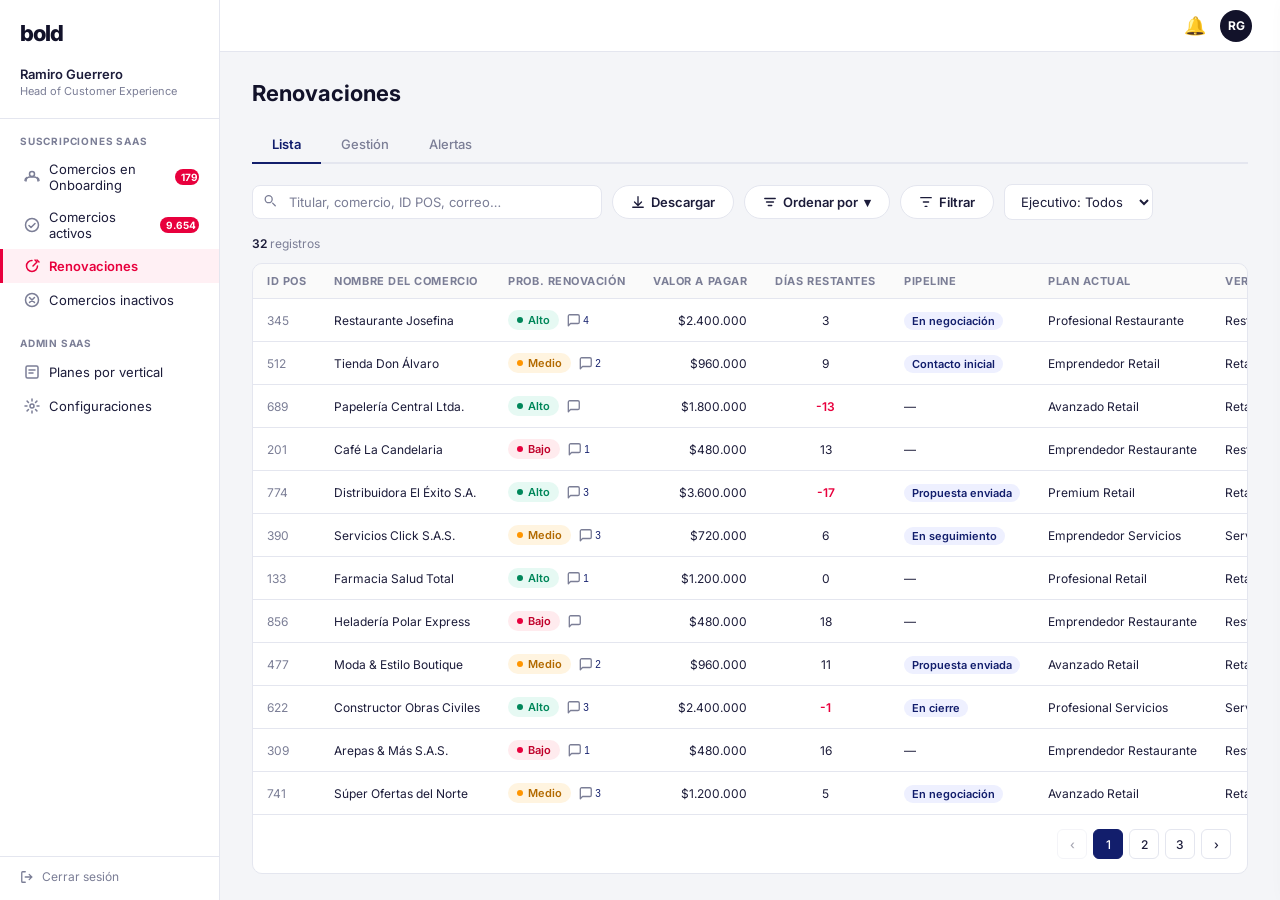
==== commit af0af02a: "renewals-vr5.1 Comercial asignado. Cambios menores." ====
--- a/index.html
+++ b/index.html
@@ -42,7 +42,7 @@
         <span class="nav-icon"><svg viewBox="0 0 16 16"><rect x="2" y="2" width="12" height="12" rx="1.5"/><path d="M5 6h6M5 9h4"/></svg></span>
         Planes por vertical
       </a>
-      <a class="nav-item" id="nav-config" onclick="navigate(this)">
+      <a class="nav-item" href="configuraciones.html">
         <span class="nav-icon"><svg viewBox="0 0 16 16"><circle cx="8" cy="8" r="2"/><path d="M8 1v2M8 13v2M1 8h2M13 8h2M3.1 3.1l1.4 1.4M11.5 11.5l1.4 1.4M3.1 12.9l1.4-1.4M11.5 4.5l1.4-1.4"/></svg></span>
         Configuraciones
       </a>
@@ -65,39 +65,6 @@
       <svg style="width:48px;height:48px;stroke:currentColor;fill:none;stroke-width:1.2;opacity:0.35;margin-bottom:16px" viewBox="0 0 48 48"><rect x="8" y="8" width="32" height="32" rx="4"/><path d="M16 24h16M16 32h10"/><path d="M20 8v8M28 8v8"/></svg>
       <div style="font-size:15px;font-weight:600;color:var(--text);margin-bottom:6px">Esta pantalla aún está en proceso de diseño</div>
       <div style="font-size:13px;line-height:1.6">El equipo está trabajando en ella. Pronto estará disponible.</div>
-    </div>
-  </div>
-
-  <!-- Configuraciones -->
-  <div class="config-page" id="page-config">
-    <div style="display:flex;align-items:center;gap:10px;margin-bottom:24px">
-      <span style="font-size:18px;color:var(--gray-text);cursor:pointer" onclick="backToRenovaciones()">‹</span>
-      <h1 style="font-size:22px;font-weight:700;color:var(--navy);margin:0">Configuraciones</h1>
-    </div>
-    <div class="tabs" style="margin-bottom:0">
-      <div class="tab active" onclick="switchConfigTab('atributos',this)">Atributos</div>
-      <div class="tab" onclick="switchConfigTab('agentes',this)">Agentes CS</div>
-      <div class="tab" onclick="switchConfigTab('ejecutivos',this)">Ejecutivos comerciales</div>
-      <div class="tab" onclick="switchConfigTab('rangos',this)">Rangos de Facturación</div>
-    </div>
-    <div style="height:1px;background:var(--gray-line);margin-bottom:24px"></div>
-    <div id="ctab-atributos"><div class="tab-empty"><div class="icon">⚙️</div><p>Atributos — próximamente.</p></div></div>
-    <div id="ctab-agentes" style="display:none"><div class="tab-empty"><div class="icon">👤</div><p>Agentes CS — próximamente.</p></div></div>
-    <div id="ctab-ejecutivos" style="display:none"><div class="tab-empty"><div class="icon">💼</div><p>Ejecutivos comerciales — próximamente.</p></div></div>
-    <div id="ctab-rangos" style="display:none">
-      <div style="max-width:620px">
-        <div style="border:1px solid var(--gray-line);border-radius:8px;overflow-x:auto">
-          <table style="width:100%;min-width:520px">
-            <thead><tr><th style="width:48px;text-align:center">#</th><th>Nombre</th><th style="text-align:right">Desde</th><th style="text-align:right;width:200px">Hasta</th></tr></thead>
-            <tbody id="rangos-tbody"></tbody>
-          </table>
-        </div>
-        <div style="margin-top:12px;display:flex;justify-content:flex-end">
-          <button class="btn btn-outline" style="font-size:12px;padding:7px 14px;display:flex;align-items:center;gap:6px" onclick="addRango()">
-            <svg viewBox="0 0 16 16" fill="none" stroke="currentColor" stroke-width="2" stroke-linecap="round" style="width:13px;height:13px"><path d="M8 3v10M3 8h10"/></svg> Agregar rango
-          </button>
-        </div>
-      </div>
     </div>
   </div>
 
@@ -135,6 +102,15 @@
       <button class="btn btn-outline" onclick="openDrawer()">
         <svg viewBox="0 0 16 16" fill="none" stroke="currentColor" stroke-width="1.5" stroke-linecap="round" stroke-linejoin="round" style="width:14px;height:14px"><path d="M2 3h12M5 8h6M7 13h2"/></svg> Filtrar
       </button>
+      <select onchange="handleEjecutivoFilterLista(this)" style="padding:8px 12px;border:1px solid var(--gray-line);border-radius:8px;font-size:13px;font-family:inherit;color:var(--text);background:var(--white);outline:none;cursor:pointer">
+        <option value="Todos">Ejecutivo: Todos</option>
+        <option value="Sin asignar">Sin asignar</option>
+        <option value="Ana García">Ana García</option>
+        <option value="Luis Pérez">Luis Pérez</option>
+        <option value="María Torres">María Torres</option>
+        <option value="Carlos Ríos">Carlos Ríos</option>
+        <option value="Ramiro Guerrero">Ramiro Guerrero</option>
+      </select>
     </div>
 
     <div class="records-count" id="records-count"><span>32</span> registros</div>
@@ -199,17 +175,23 @@
         <span class="importante-check"><svg viewBox="0 0 12 12" fill="none" stroke="#fff" stroke-width="2" stroke-linecap="round" stroke-linejoin="round"><path d="M2 6l3 3 5-5"/></svg></span>
         Importante
       </label>
-      <div class="prob-select-right" style="flex-direction:column;align-items:flex-end;gap:4px">
-        <span class="select-label" style="margin:0">Probabilidad de Renovación</span>
-        <div style="display:flex;align-items:center;gap:6px">
-          <button id="prob-inline-btn" onclick="openProbModal()" style="border:none;cursor:pointer;padding:5px 12px;border-radius:20px;font-family:inherit;font-size:12px;font-weight:600;transition:opacity 0.15s" onmouseenter="this.style.opacity='.8'" onmouseleave="this.style.opacity='1'"></button>
-          <button class="prob-history-btn has-tip" data-tip="Historial de probabilidad" onclick="openProbHistory()"><svg viewBox="0 0 16 16" fill="none" stroke="currentColor" stroke-width="1.5" stroke-linecap="round"><path d="M2 8a6 6 0 1 0 6-6V4"/><path d="M8 2L6 4l2 2"/><path d="M8 6v3l2 1"/></svg></button>
-        </div>
+      <div class="prob-select-right">
+        <span class="select-label" style="margin:0">Probabilidad:</span>
+        <button id="prob-inline-btn" onclick="openProbModal()" style="border:none;cursor:pointer;padding:5px 12px;border-radius:20px;font-family:inherit;font-size:12px;font-weight:600;transition:opacity 0.15s" onmouseenter="this.style.opacity='.8'" onmouseleave="this.style.opacity='1'"></button>
+        <button class="prob-history-btn has-tip" data-tip="Historial de probabilidad" onclick="openProbHistory()"><svg viewBox="0 0 16 16" fill="none" stroke="currentColor" stroke-width="1.5" stroke-linecap="round"><path d="M2 8a6 6 0 1 0 6-6V4"/><path d="M8 2L6 4l2 2"/><path d="M8 6v3l2 1"/></svg></button>
+      </div>
+    </div>
+    <div style="display:flex;align-items:center;justify-content:space-between;gap:6px;margin-top:10px;padding-top:10px;border-top:1px solid var(--gray-line)">
+      <span style="font-size:11px;font-weight:600;color:var(--gray-text);white-space:nowrap">Ejecutivo asignado:</span>
+      <div style="display:flex;align-items:center;gap:6px">
+        <button id="ejecutivo-inline-btn" onclick="openEjecutivoModal()" style="border:none;background:none;cursor:pointer;padding:0;font-family:inherit;font-size:12px;font-weight:700;color:var(--text)"></button>
+        <button class="prob-history-btn has-tip" data-tip="Historial de ejecutivo asignado" onclick="openEjecutivoHistory()"><svg viewBox="0 0 16 16" fill="none" stroke="currentColor" stroke-width="1.5" stroke-linecap="round"><path d="M2 8a6 6 0 1 0 6-6V4"/><path d="M8 2L6 4l2 2"/><path d="M8 6v3l2 1"/></svg></button>
       </div>
     </div>
     <div style="display:flex;flex-direction:column;gap:0;margin-top:10px;padding-top:10px;border-top:1px solid var(--gray-line)">
-      <div style="display:flex;align-items:center;gap:6px">
-        <span style="font-size:11px;font-weight:600;color:var(--gray-text);white-space:nowrap">Estado de renovación:</span>
+      <div style="display:flex;align-items:center;gap:6px;flex-wrap:wrap">
+        <button id="pipeline-inline-btn" onclick="openEstadoModal()" style="display:none;border:none;background:none;cursor:pointer;padding:0;font-family:inherit;font-size:12px;font-weight:600;color:var(--blue)"></button>
+        <span id="pipeline-sep" style="display:none;color:var(--gray-line);font-size:12px">|</span>
         <button id="estado-inline-btn" onclick="openEstadoModal()" style="border:none;background:none;cursor:pointer;padding:0;font-family:inherit;font-size:12px;font-weight:700"></button>
         <button class="prob-history-btn has-tip" data-tip="Historial de estado" onclick="openEstadoHistory()"><svg viewBox="0 0 16 16" fill="none" stroke="currentColor" stroke-width="1.5" stroke-linecap="round"><path d="M2 8a6 6 0 1 0 6-6V4"/><path d="M8 2L6 4l2 2"/><path d="M8 6v3l2 1"/></svg></button>
       </div>
@@ -265,6 +247,38 @@
   </div>
 </div>
 
+<!-- Comment Alerta Gestionar Modal -->
+<div class="center-modal-backdrop" id="comment-gestionar-modal" onclick="closeCommentAlertaModal(event)">
+  <div class="center-modal" style="width:480px;max-width:95vw">
+    <div class="center-modal-header">
+      <span class="center-modal-title">Gestionar alerta</span>
+      <button class="drawer-close" onclick="closeCommentAlertaModal()">✕</button>
+    </div>
+    <div class="center-modal-body" style="gap:16px">
+      <div style="background:var(--gray-bg);border:1px solid var(--gray-line);border-radius:10px;padding:12px 14px">
+        <span style="font-size:10px;font-weight:600;color:var(--gray-text)">FECHA PROGRAMADA</span>
+        <div style="font-size:13px;font-weight:600;color:var(--text);margin-top:4px" id="cg-fecha">—</div>
+      </div>
+      <div style="display:flex;flex-direction:column;gap:8px">
+        <span style="font-size:11px;font-weight:600;color:var(--gray-text)">RESULTADO</span>
+        <div style="display:flex;gap:8px">
+          <button class="gestionar-result-btn realizado" id="cg-btn-realizado" onclick="selectCommentResultado('realizado',this)">✓ Realizado</button>
+          <button class="gestionar-result-btn cancelado" id="cg-btn-cancelado" onclick="selectCommentResultado('cancelado',this)">✕ Cancelado</button>
+        </div>
+      </div>
+      <div style="display:flex;flex-direction:column;gap:6px">
+        <span style="font-size:11px;font-weight:600;color:var(--gray-text)">COMENTARIO <span style="color:var(--red)">*</span></span>
+        <textarea id="cg-comment" placeholder="Describe qué ocurrió en esta gestión…" style="width:100%;min-height:80px;resize:vertical;border:1px solid var(--gray-line);border-radius:8px;padding:10px 12px;font-family:inherit;font-size:13px;color:var(--text);outline:none"></textarea>
+        <span id="cg-error" style="font-size:11px;color:var(--red);display:none">Por favor completa el resultado y el comentario.</span>
+      </div>
+    </div>
+    <div style="display:flex;justify-content:flex-end;gap:8px;padding:12px 20px;border-top:1px solid var(--gray-line)">
+      <button class="btn btn-outline" style="padding:7px 16px;font-size:12px" onclick="closeCommentAlertaModal()">Cancelar</button>
+      <button class="btn btn-primary" style="padding:7px 16px;font-size:12px" onclick="confirmCommentAlerta()">Confirmar</button>
+    </div>
+  </div>
+</div>
+
 <!-- Prob Modal -->
 <div class="center-modal-backdrop" id="prob-modal" onclick="closeProbModal(event)">
   <div class="center-modal" style="max-width:420px">
@@ -313,6 +327,23 @@
 <!-- Estado History Modal -->
 <div class="center-modal-backdrop" id="estado-history-modal" onclick="closeEstadoHistory(event)">
   <div class="center-modal"><div class="center-modal-header"><span class="center-modal-title">Historial de estado</span><button class="drawer-close" onclick="closeEstadoHistory()">✕</button></div><div class="center-modal-body" id="estado-history-body"></div></div>
+</div>
+
+<!-- Ejecutivo Modal -->
+<div class="center-modal-backdrop" id="ejecutivo-modal" onclick="closeEjecutivoModal(event)">
+  <div class="center-modal" style="max-width:360px">
+    <div class="center-modal-header"><span class="center-modal-title">Cambiar ejecutivo asignado</span><button class="drawer-close" onclick="closeEjecutivoModal()">✕</button></div>
+    <div class="center-modal-body" id="ejecutivo-modal-body" style="flex-direction:column;gap:8px"></div>
+    <div style="display:flex;justify-content:flex-end;gap:8px;padding:12px 20px;border-top:1px solid var(--gray-line)">
+      <button class="btn btn-outline" style="padding:7px 16px;font-size:12px" onclick="closeEjecutivoModal()">Cancelar</button>
+      <button class="btn btn-primary" style="padding:7px 16px;font-size:12px" onclick="confirmEjecutivo()">Confirmar</button>
+    </div>
+  </div>
+</div>
+
+<!-- Ejecutivo History Modal -->
+<div class="center-modal-backdrop" id="ejecutivo-history-modal" onclick="closeEjecutivoHistory(event)">
+  <div class="center-modal"><div class="center-modal-header"><span class="center-modal-title">Historial de ejecutivo asignado</span><button class="drawer-close" onclick="closeEjecutivoHistory()">✕</button></div><div class="center-modal-body" id="ejecutivo-history-body"></div></div>
 </div>
 
 <script src="shared.js"></script>
@@ -406,59 +437,12 @@
     document.querySelectorAll('.nav-item').forEach(n => n.classList.remove('active'));
     el.classList.add('active');
     const label = el.textContent.trim();
-    const isRenov  = label.startsWith('Renovaciones');
-    const isConfig = label.startsWith('Configuraciones');
-    document.getElementById('page-renovaciones').style.display = isRenov  ? '' : 'none';
-    document.getElementById('page-config').style.display       = isConfig ? 'flex' : 'none';
-    document.getElementById('page-empty').style.display        = (!isRenov && !isConfig) ? 'flex' : 'none';
+    const isRenov = label.startsWith('Renovaciones');
+    document.getElementById('page-renovaciones').style.display = isRenov ? '' : 'none';
+    document.getElementById('page-empty').style.display        = isRenov ? 'none' : 'flex';
   }
-  function backToRenovaciones() {
-    document.getElementById('page-config').style.display       = 'none';
-    document.getElementById('page-renovaciones').style.display = '';
-    document.querySelectorAll('.nav-item').forEach(n => n.classList.remove('active'));
-    document.querySelectorAll('.nav-item')[2].classList.add('active');
-  }
-
-  /* ── CONFIG TABS ── */
-  function switchConfigTab(tab, el) {
-    document.querySelectorAll('#page-config .tabs .tab').forEach(t => t.classList.remove('active'));
-    el.classList.add('active');
-    ['atributos','agentes','ejecutivos','rangos'].forEach(id => {
-      document.getElementById('ctab-' + id).style.display = id === tab ? '' : 'none';
-    });
-  }
-
-  /* ── RANGOS ── */
-  const RANGOS = [
-    { nombre:'🔴 $0',         hasta: 0 },
-    { nombre:'🟡 $1-3M',      hasta: 3000000 },
-    { nombre:'💰 $3-10M',     hasta: 10000000 },
-    { nombre:'🚀 $10-25M',    hasta: 25000000 },
-    { nombre:'🚀 $25-70M',    hasta: 70000000 },
-    { nombre:'🐘 $70M o más', hasta: Infinity },
-  ];
-  function formatNum(n) { if (n === Infinity || n === null) return '∞'; return n.toLocaleString('es-CO'); }
-  function renderRangos() {
-    const tbody = document.getElementById('rangos-tbody');
-    if (!tbody) return;
-    tbody.innerHTML = RANGOS.map((r, i) => {
-      const desde = i === 0 ? 0 : (RANGOS[i-1].hasta === Infinity ? '∞' : RANGOS[i-1].hasta + 1);
-      const isLast = i === RANGOS.length - 1;
-      return `<tr>
-        <td style="text-align:center;color:var(--gray-text)">${i}</td>
-        <td><input value="${r.nombre}" onchange="RANGOS[${i}].nombre=this.value;renderRangos()" style="border:1px solid transparent;border-radius:6px;padding:4px 8px;font-family:inherit;font-size:13px;width:100%;outline:none;background:none" onfocus="this.style.borderColor='var(--blue)';this.style.background='#fff'" onblur="this.style.borderColor='transparent';this.style.background='none'" /></td>
-        <td style="text-align:right;color:var(--gray-text);padding-right:16px">${formatNum(desde)}</td>
-        <td style="text-align:right">${isLast ? `<span style="color:var(--gray-text);padding-right:16px;font-size:15px">∞</span>` : `<input type="text" value="${formatNum(r.hasta)}" onchange="updateHasta(${i}, this.value)" style="border:1px solid transparent;border-radius:6px;padding:4px 8px;font-family:inherit;font-size:13px;width:130px;text-align:right;outline:none;background:none" onfocus="this.style.borderColor='var(--blue)';this.style.background='#fff'" onblur="this.style.borderColor='transparent';this.style.background='none'" />`}
-        ${RANGOS.length > 2 ? `<button onclick="removeRango(${i})" style="border:none;background:none;cursor:pointer;color:var(--gray-text);padding:4px;border-radius:4px;vertical-align:middle;margin-left:4px" title="Eliminar"><svg viewBox="0 0 16 16" fill="none" stroke="currentColor" stroke-width="1.5" stroke-linecap="round" stroke-linejoin="round" style="width:14px;height:14px"><path d="M3 4h10M6 4V3h4v1M5 4l.5 9h5L11 4"/></svg></button>` : ''}
-        </td></tr>`;
-    }).join('');
-  }
-  function updateHasta(i, val) { const n = parseInt(val.replace(/\./g,'').replace(/,/g,''), 10); if (!isNaN(n)) { RANGOS[i].hasta = n; renderRangos(); } }
-  function addRango() { const last = RANGOS.slice(0,-1).at(-1)?.hasta ?? 0; RANGOS.splice(RANGOS.length - 1, 0, { nombre:'✏️ Nuevo rango', hasta: last + 1000000 }); renderRangos(); }
-  function removeRango(i) { if (RANGOS.length <= 2) return; RANGOS.splice(i, 1); renderRangos(); }
 
   renderTable();
-  renderRangos();
 </script>
 </body>
 </html>
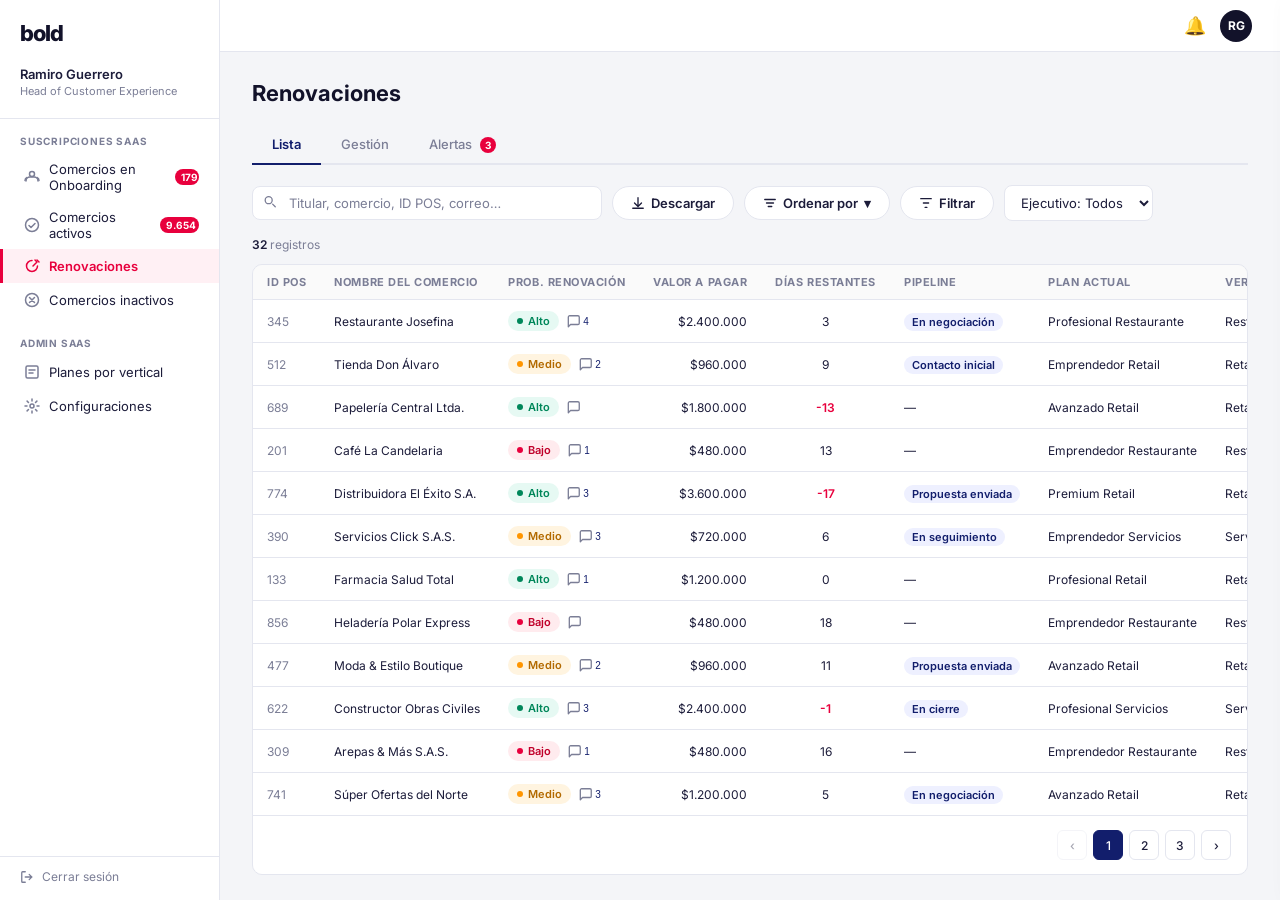
==== commit f6ced2d5: "renewals-vr5.2 Notificación Alertas" ====
--- a/index.html
+++ b/index.html
@@ -75,7 +75,7 @@
     <div class="tabs">
       <a class="tab active" href="index.html">Lista</a>
       <a class="tab" href="gestion.html">Gestión</a>
-      <a class="tab" href="alertas.html">Alertas</a>
+      <a class="tab" href="alertas.html">Alertas <span class="tab-badge">3</span></a>
     </div>
 
     <!-- Toolbar -->
--- a/shared.css
+++ b/shared.css
@@ -76,6 +76,7 @@
 .tab { padding: 10px 20px; font-size: 13px; font-weight: 500; color: var(--gray-text); cursor: pointer; border-bottom: 2px solid transparent; margin-bottom: -2px; transition: color 0.15s; text-decoration: none; display: block; }
 .tab:hover { color: var(--text); }
 .tab.active { color: var(--blue); border-bottom-color: var(--blue); font-weight: 600; }
+.tab-badge { display: inline-flex; align-items: center; justify-content: center; background: var(--red); color: #fff; font-size: 10px; font-weight: 700; border-radius: 50px; min-width: 16px; height: 16px; padding: 0 4px; margin-left: 5px; vertical-align: middle; line-height: 1; }
 
 /* ── TOOLBAR ── */
 .toolbar { display: flex; align-items: center; gap: 10px; margin-bottom: 16px; }
